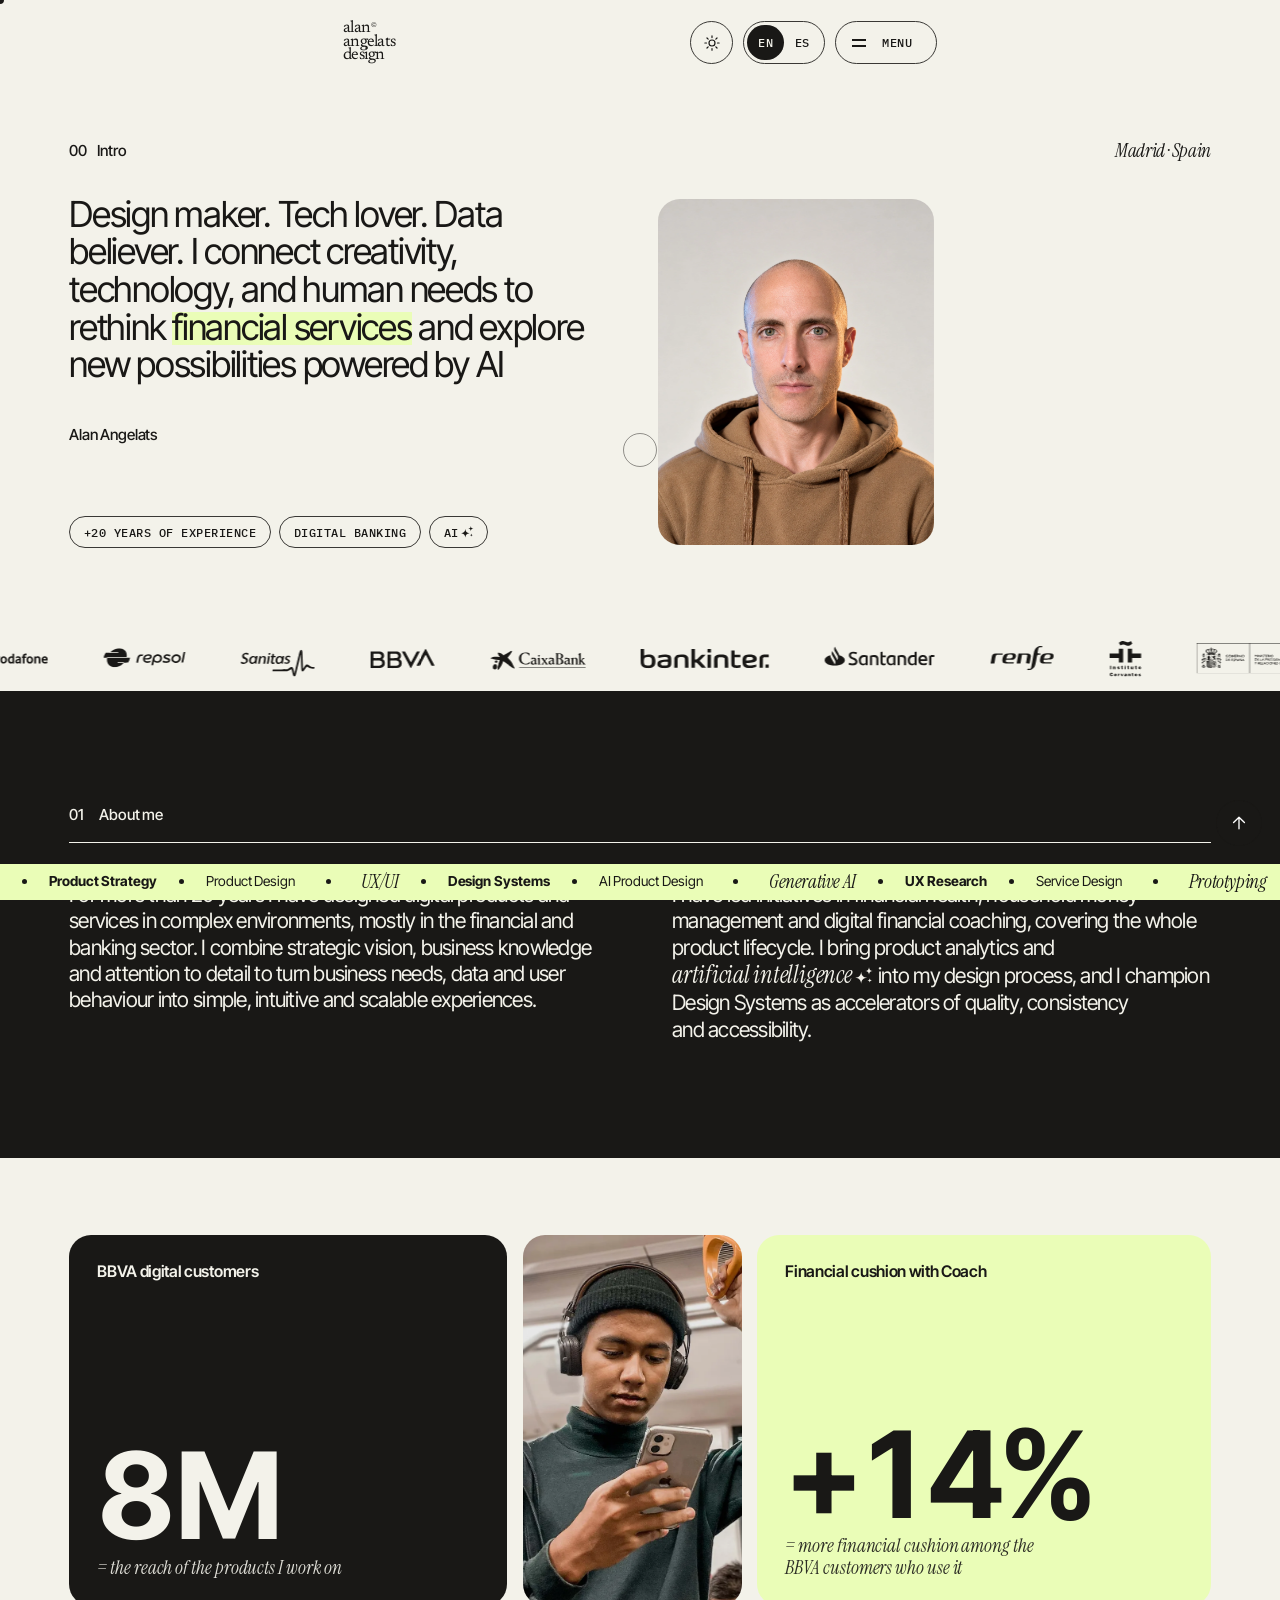
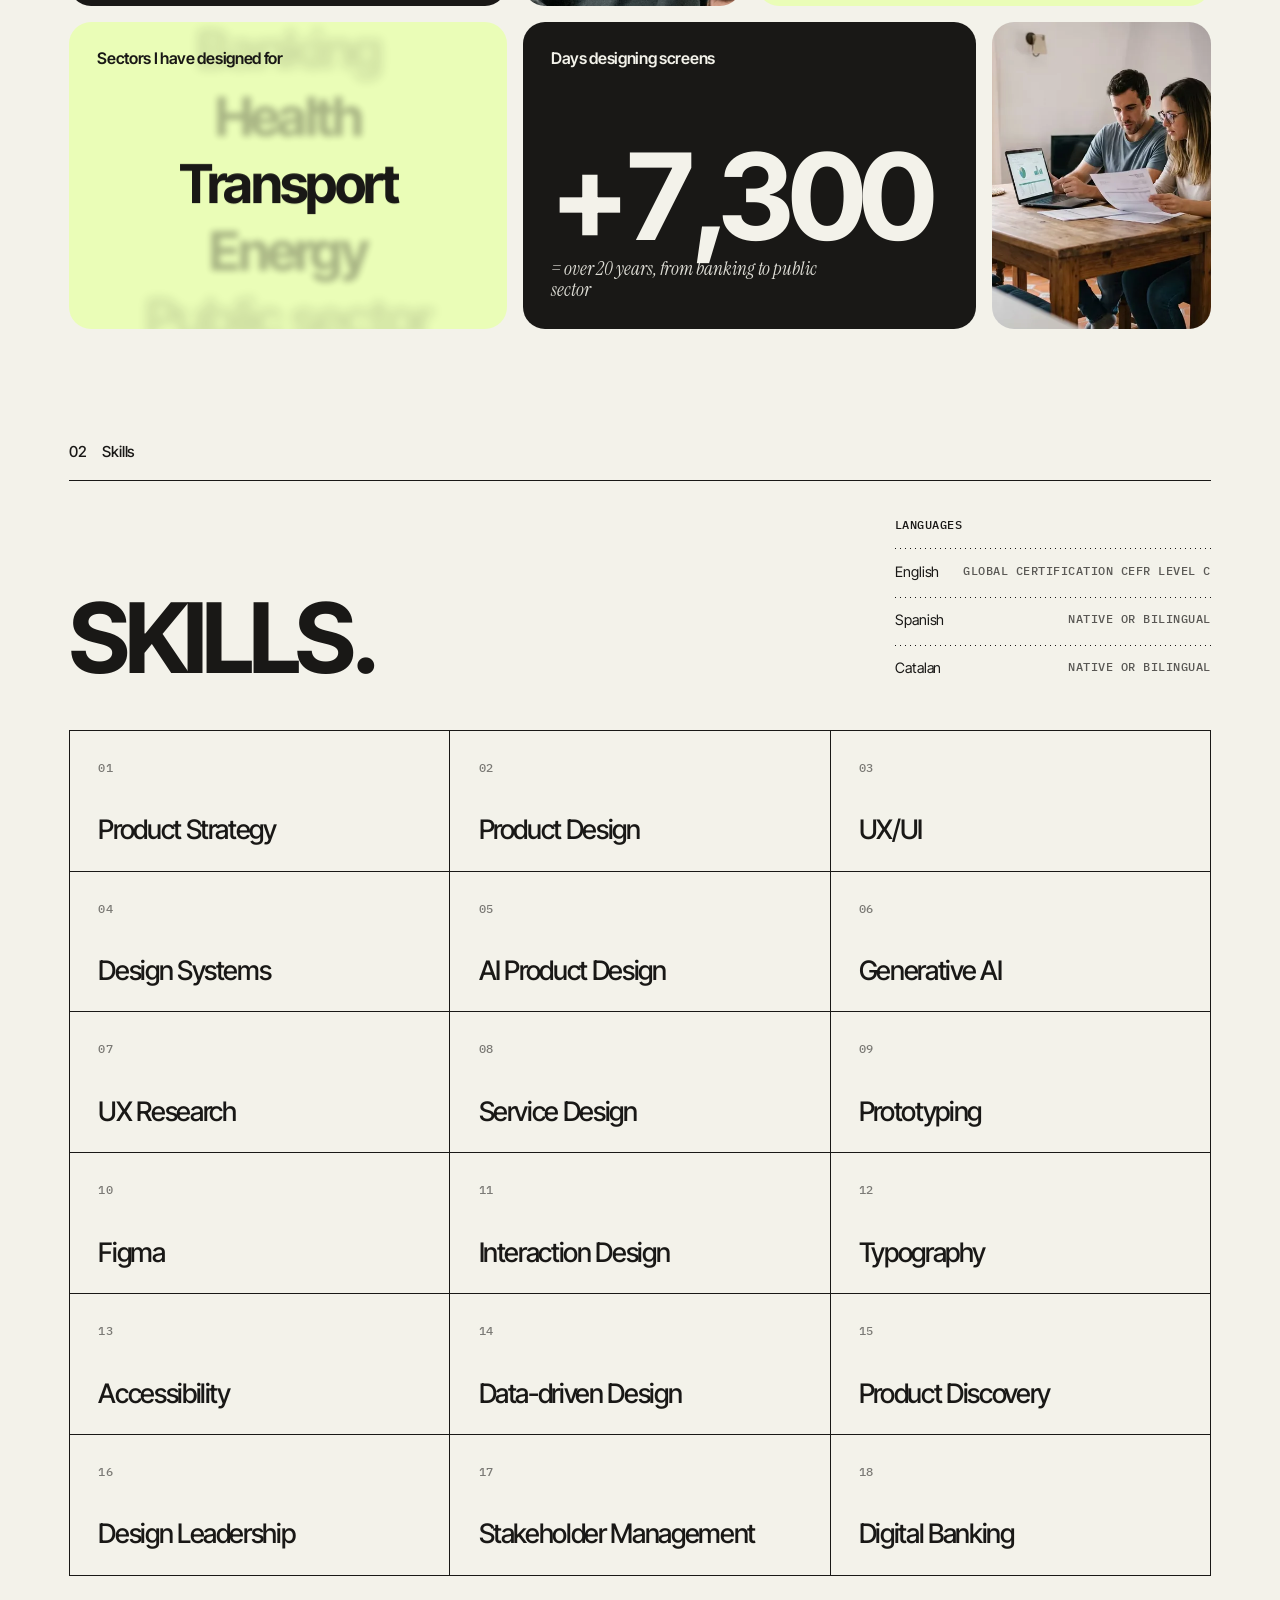
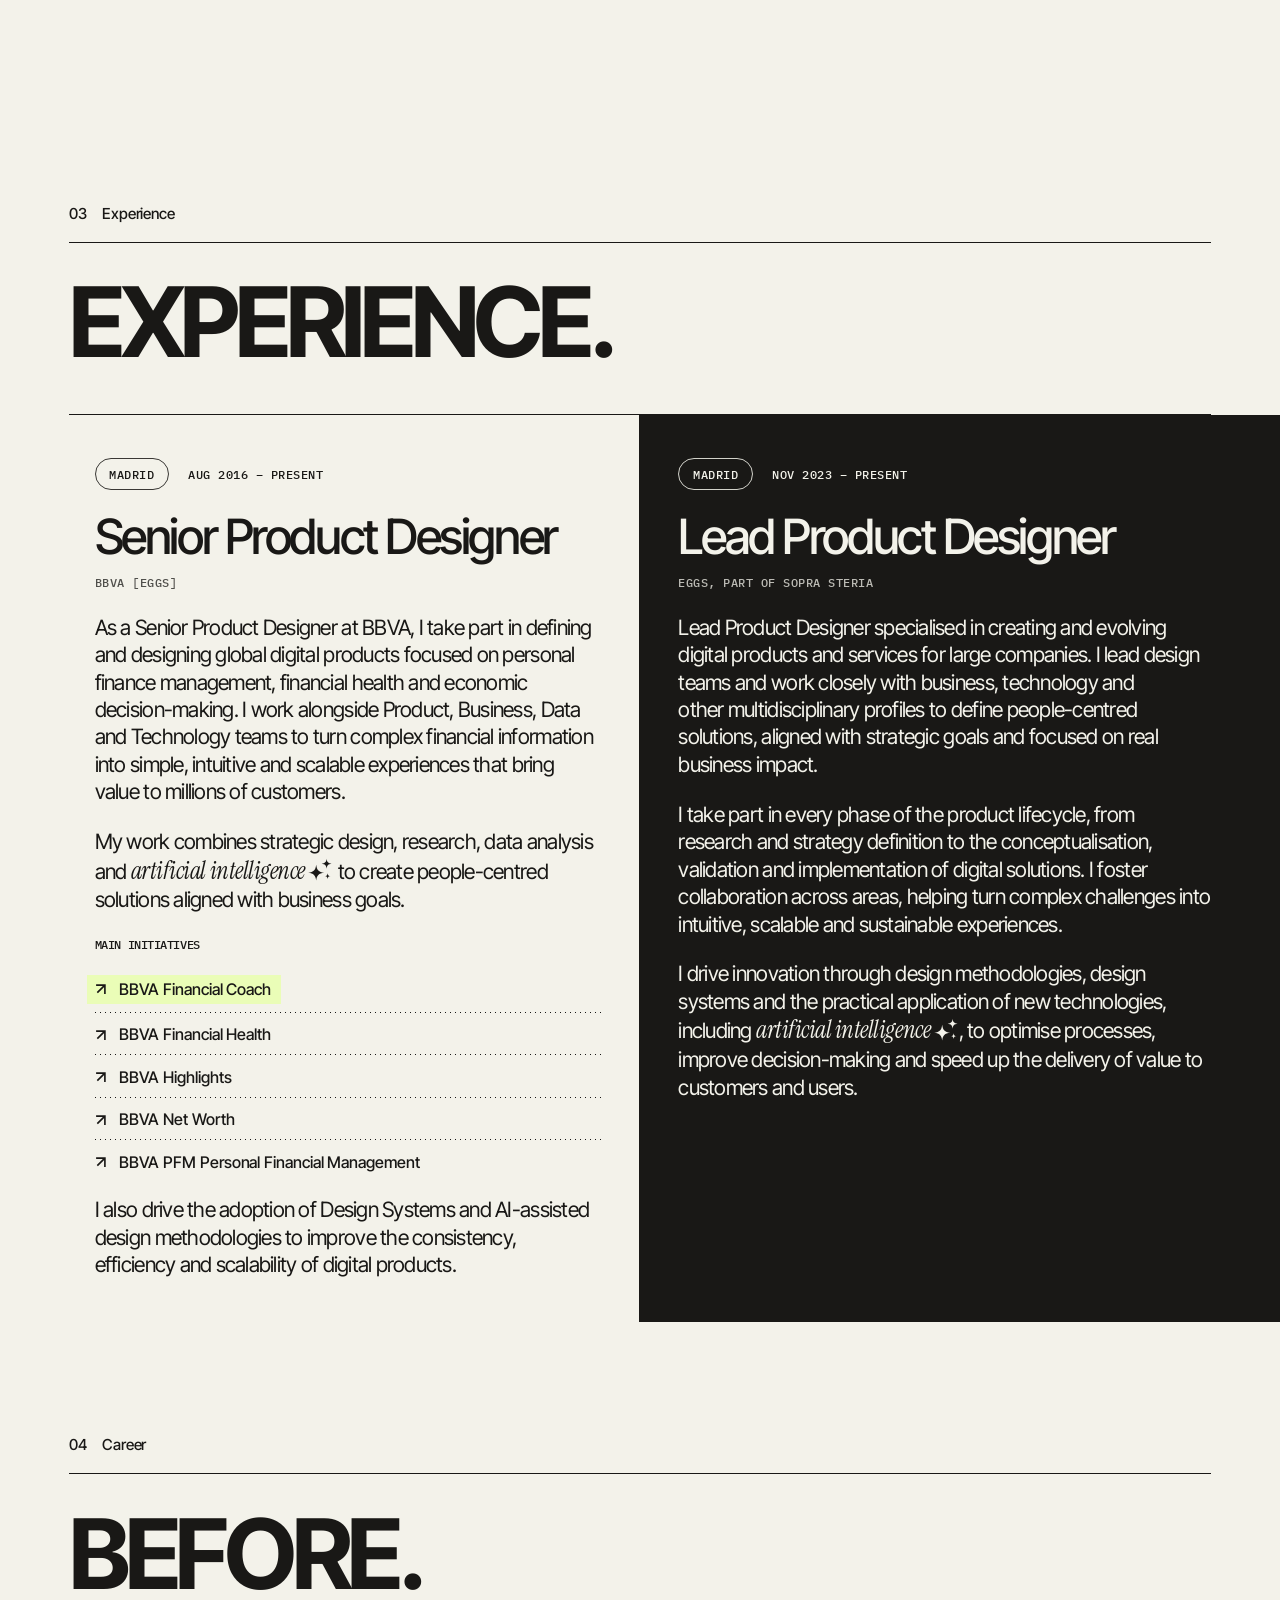
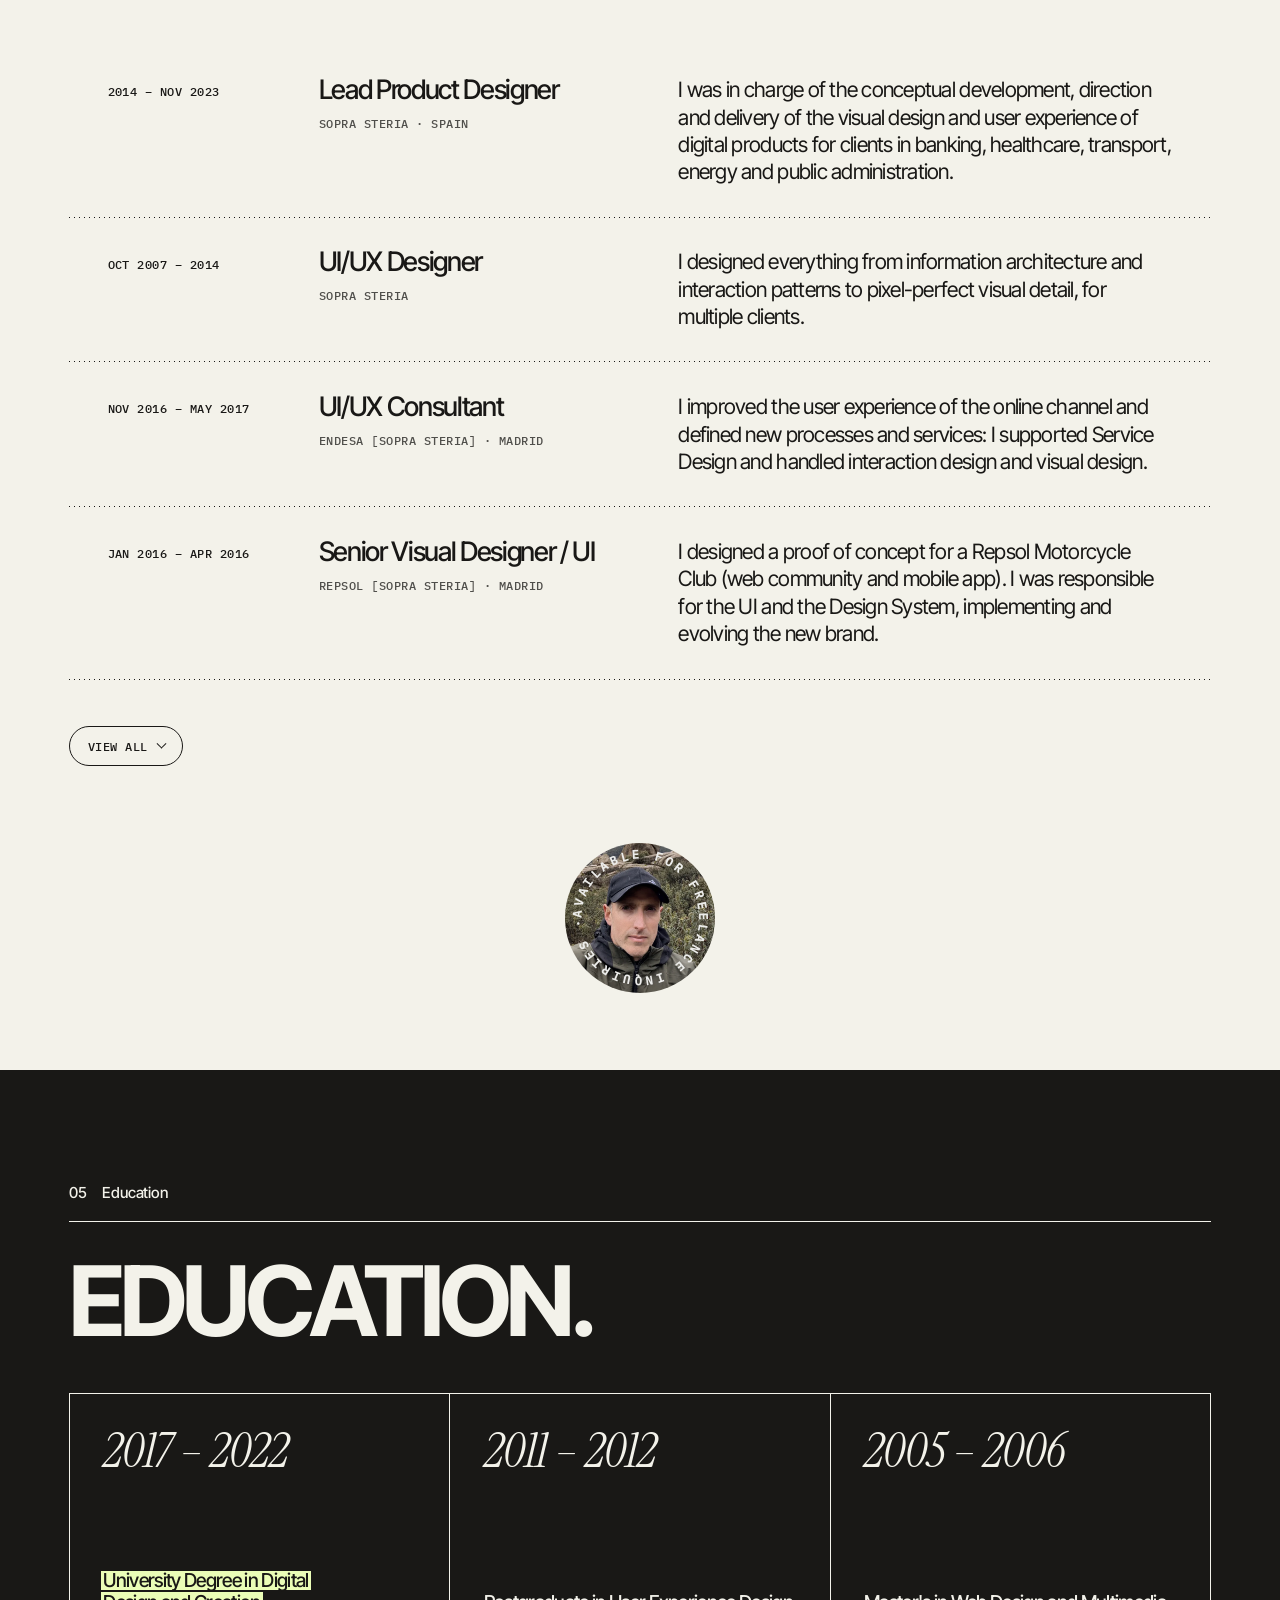
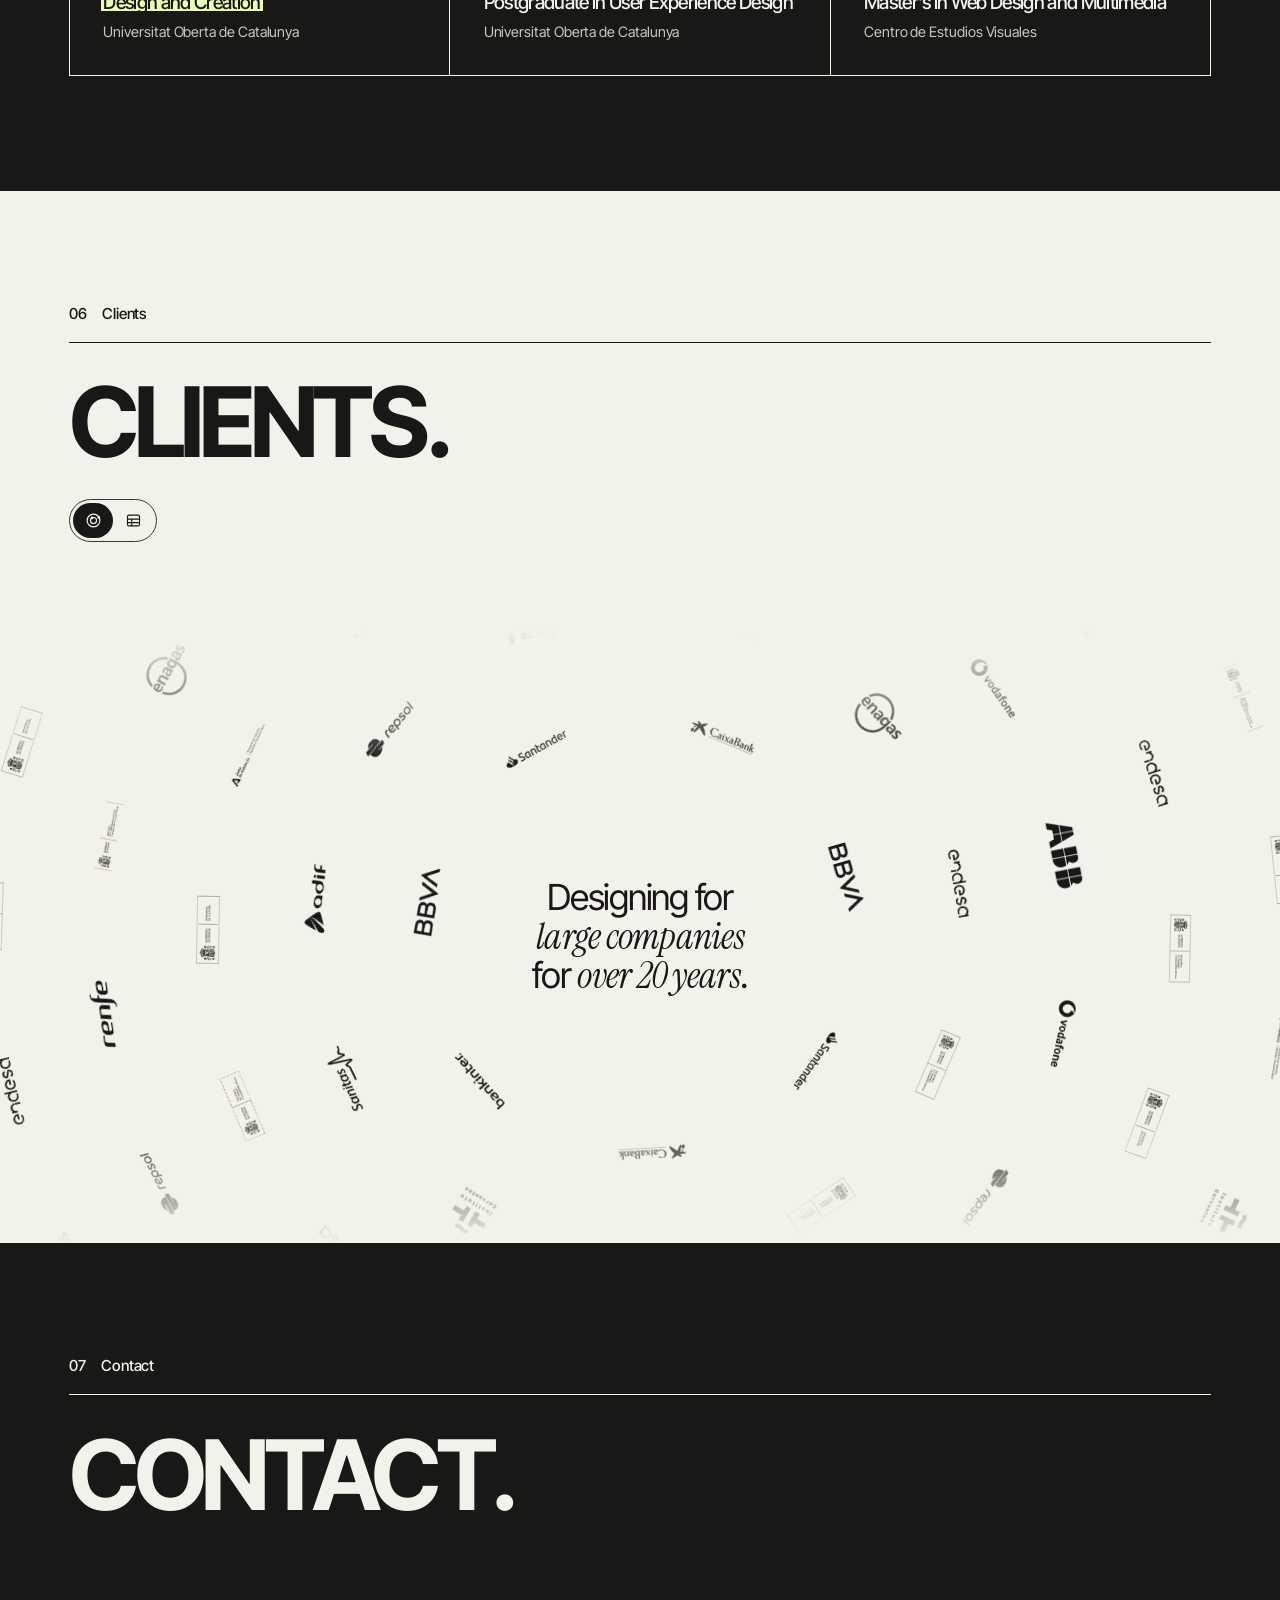
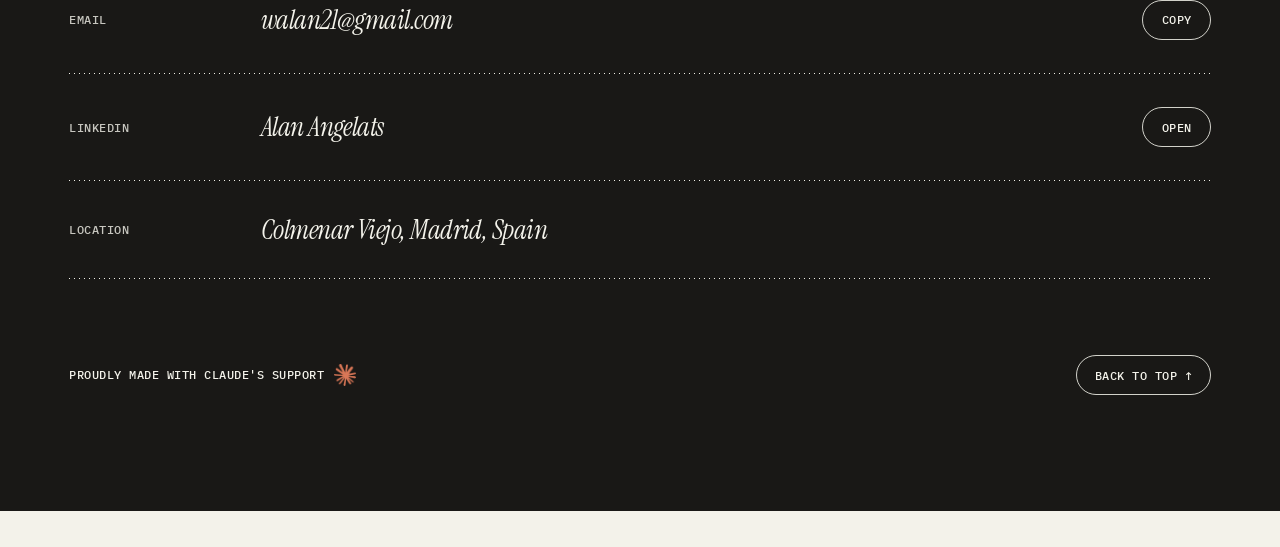
==== index.html @ 580f32c2 "Cabecera al 50% del ancho en web; párrafos de Experiencia y Trayectoria al tamaño de 01 Sobre mí Co-" ====
<!doctype html>
<html lang="en" translate="no">
<head><meta name="build" content="2026-11-12-1610-intro4">
<meta charset="utf-8">
<meta name="viewport" content="width=device-width,initial-scale=1,viewport-fit=cover">
<meta name="google" content="notranslate">
<meta name="color-scheme" content="light dark" id="mcs">
<meta name="description" content="Lead Product Designer in Madrid with 20+ years designing digital banking and financial products, with AI and Design Systems. Experience, skills and clients.">
<meta name="author" content="Alan Angelats">
<meta name="robots" content="index,follow,max-image-preview:large">
<link rel="canonical" href="https://alanangelats.github.io/">
<meta property="og:type" content="website">
<meta property="og:site_name" content="Alan Angelats">
<meta property="og:title" content="Alan Angelats | Lead Product Designer in Madrid · Digital Banking &amp; AI">
<meta property="og:description" content="Lead Product Designer in Madrid with 20+ years designing digital banking and financial products, with AI and Design Systems. Experience, skills and clients.">
<meta property="og:url" content="https://alanangelats.github.io/">
<meta property="og:image" content="https://alanangelats.github.io/og-image.jpg">
<meta property="og:image:width" content="1200">
<meta property="og:image:height" content="630">
<meta property="og:image:alt" content="Alan Angelats, Lead Product Designer in Madrid">
<meta property="og:locale" content="en_US">
<meta property="og:locale:alternate" content="es_ES">
<meta name="twitter:card" content="summary_large_image">
<meta name="twitter:title" content="Alan Angelats | Lead Product Designer in Madrid · Digital Banking &amp; AI">
<meta name="twitter:description" content="Lead Product Designer in Madrid with 20+ years designing digital banking and financial products, with AI and Design Systems. Experience, skills and clients.">
<meta name="twitter:image" content="https://alanangelats.github.io/og-image.jpg">
<link rel="preload" as="image" href="foto.webp" type="image/webp" fetchpriority="high">
<script type="application/ld+json">{"@context":"https://schema.org","@graph":[{"@type":"WebSite","@id":"https://alanangelats.github.io/#website","url":"https://alanangelats.github.io/","name":"Alan Angelats","inLanguage":["en","es"],"publisher":{"@id":"https://alanangelats.github.io/#alan"}},{"@type":"ProfilePage","@id":"https://alanangelats.github.io/#profile","url":"https://alanangelats.github.io/","name":"Alan Angelats | Lead Product Designer in Madrid · Digital Banking & AI","description":"Lead Product Designer in Madrid with 20+ years designing digital banking and financial products, with AI and Design Systems. Experience, skills and clients.","inLanguage":"en","dateModified":"2026-10-11","isPartOf":{"@id":"https://alanangelats.github.io/#website"},"mainEntity":{"@id":"https://alanangelats.github.io/#alan"}},{"@type":"Person","@id":"https://alanangelats.github.io/#alan","name":"Alan Angelats","url":"https://alanangelats.github.io/","image":"https://alanangelats.github.io/foto.jpg","jobTitle":"Lead Product Designer","description":"Lead Product Designer in Madrid with 20+ years designing digital banking and financial products, with AI and Design Systems. Experience, skills and clients.","mainEntityOfPage":{"@id":"https://alanangelats.github.io/#profile"},"sameAs":["https://www.linkedin.com/in/alanangelats"],"address":{"@type":"PostalAddress","addressLocality":"Madrid","addressCountry":"ES"},"worksFor":{"@type":"Organization","name":"EGGS, Part of Sopra Steria"},"alumniOf":{"@type":"CollegeOrUniversity","name":"Universitat Oberta de Catalunya"},"knowsLanguage":["English","Spanish","Catalan"],"knowsAbout":["Product Design","UX/UI","Design Systems","AI Product Design","UX Research","Service Design","Digital Banking","Financial Services","Personal Finance","Financial Health","Financial Coaching","Accessibility"]}]}</script>
<meta name="theme-color" content="#F3F2EA" id="mtc">
<link rel="icon" href="favicon.svg?v=6" type="image/svg+xml">
<link rel="icon" href="favicon.ico?v=6" sizes="48x48">
<link rel="icon" href="favicon-32.png?v=6" sizes="32x32" type="image/png">
<link rel="icon" href="favicon-16.png?v=6" sizes="16x16" type="image/png">
<link rel="apple-touch-icon" href="apple-touch-icon.png?v=6">
<link rel="manifest" href="manifest.webmanifest">
<title>Alan Angelats | Lead Product Designer in Madrid · Digital Banking &amp; AI</title>
<link rel="preconnect" href="https://fonts.googleapis.com">
<link rel="preconnect" href="https://fonts.gstatic.com" crossorigin>

<script>(function(){var r=document.documentElement,d=false;try{var t=localStorage.getItem("theme");d=t?t=="dark":matchMedia("(prefers-color-scheme:dark)").matches}catch(e){}
if(d)r.dataset.theme="dark";window.__tc=function(){var x=r.dataset.theme==="dark",m=document.getElementById("mtc");if(m)m.setAttribute("content",x?"#191816":"#F3F2EA")};document.addEventListener("DOMContentLoaded",window.__tc)})()</script>
<style>@font-face{font-family:"Libre Caslon Text";src:url(libre-caslon-italic.woff2) format("woff2");font-weight:400;font-style:italic;font-display:swap}
@font-face{font-family:"Instrument Serif";font-style:normal;font-weight:400;font-display:swap;src:url([data-uri]) format("woff2");unicode-range:U+0000-00FF,U+0131,U+0152-0153,U+02BB-02BC,U+02C6,U+02DA,U+02DC,U+0304,U+0308,U+0329,U+2000-206F,U+20AC,U+2122,U+2191,U+2193,U+2212,U+2215,U+FEFF,U+FFFD}
@font-face{font-family:"Instrument Serif";font-style:italic;font-weight:400;font-display:swap;src:url([data-uri]) format("woff2")}
@font-face{font-family:"Inter Tight";font-style:normal;font-weight:100 900;font-display:swap;src:url([data-uri]) format("woff2")}
@font-face{font-family:"IBM Plex Mono";font-style:normal;font-weight:400;font-display:swap;src:url([data-uri]) format("woff2")}
@font-face{font-family:"IBM Plex Mono";font-style:normal;font-weight:500;font-display:swap;src:url([data-uri]) format("woff2")}
@font-face{font-family:"Newsreader";font-style:normal;font-weight:200 800;font-display:swap;src:url([data-uri]) format("woff2")}
/* alanangelats.github.io · hoja única
   Capas por orden de cascada: 1) base (tokens, layout, componentes) 2) reskin blanco y negro
   3) sistema unificado (escala tipográfica --t-*, botones, radios). Sin !important salvo 28 casos
   (WhatsApp hover, escala de texto). Sistema documentado en la página «Sistema de diseño». */
/* Concepto: editorial de retícula fina. Hueso y rojo oxblood alternan por secciones, titulares gigantes en minúscula, líneas de 1px, grano sutil. */
:root{
  --gut:clamp(10px,3vw,48px);
  --wp:calc(var(--gut) + clamp(14px,2.4vw,36px));
  --ease:cubic-bezier(.2,.7,.1,1);
  color-scheme:light;
}
*{box-sizing:border-box}
html{scroll-behavior:smooth;overflow-x:clip;-webkit-text-size-adjust:100%}
html.lock{overflow:hidden}
body{margin:0;background:transparent;color:var(--ink);font-family:var(--body);font-size:clamp(1rem,1.05vw,1.1rem);line-height:1.6;overflow-x:clip;-webkit-font-smoothing:antialiased}
body::after{content:"";position:fixed;inset:0;pointer-events:none;z-index:90;opacity:.13;mix-blend-mode:multiply;
  background-image:url("data:image/svg+xml;utf8,<svg xmlns='http://www.w3.org/2000/svg' width='220' height='220'><filter id='n'><feTurbulence type='fractalNoise' baseFrequency='1.1' numOctaves='2' stitchTiles='stitch'/><feColorMatrix values='0 0 0 0 .3 0 0 0 0 .2 0 0 0 0 .15 0 0 0 .9 0'/></filter><rect width='100%' height='100%' filter='url(%23n)'/></svg>")}
a{color:inherit}
p{margin:0}
h1,h2,h3{margin:0;text-transform:lowercase;text-wrap:balance}
:focus-visible{outline:2px solid currentColor;outline-offset:3px}
.sr{position:absolute;width:1px;height:1px;overflow:hidden;clip:rect(0 0 0 0);white-space:nowrap}

.sec{position:relative;padding-block:clamp(56px,9vw,140px)}
.sec::before,.sec::after{content:"";position:absolute;top:0;bottom:0;width:1px;background:var(--line);pointer-events:none}
.sec::before{left:var(--gut)}.sec::after{right:var(--gut)}
.hero::after{display:none}
.bone{background:transparent;color:var(--ink)}
body::before{content:"";position:fixed;inset:0;z-index:-1;pointer-events:none;background:radial-gradient(ellipse 55vw 60vh at 10% 22%,rgba(236,150,172,.25),transparent 70%),radial-gradient(ellipse 50vw 62vh at 92% 48%,rgba(205,228,110,.25),transparent 70%),var(--bg)}
.red{background:var(--ink);color:var(--paper)}
@property --sa{syntax:'<number>';inherits:false;initial-value:1}
html.touch .spot:not(.ov),html.touch .sec.bone,html.touch .panel.eggs{--sa:0;transition:--sa .7s ease}
html.touch .ov.spot{--sa:0}
.sec.bone{background-image:radial-gradient(circle 420px at var(--mx,-999px) var(--my,-999px),rgba(255,237,217,calc(.42*var(--sa))),transparent 70%)}
.red.spot,.ov.spot{background-image:radial-gradient(circle 420px at var(--mx,70%) var(--my,30%),rgba(240,233,223,calc(.10*var(--sa))),transparent 70%)}
.wrap{padding-inline:var(--wp);max-width:1900px;margin-inline:auto;position:relative}
.tag{display:inline-flex;gap:.7em;align-items:center;font-size:.72rem;letter-spacing:.14em;text-transform:uppercase;font-weight:500}
.tag b{font-weight:500;border:1px solid color-mix(in srgb,currentColor 24%,transparent);border-radius:99px;padding:.15em .7em}

/* reveal */
.pre{opacity:0;transform:translateY(28px)}
.rv{transition:opacity .9s var(--ease),transform .9s var(--ease);transition-delay:var(--d,0s)}
.rv.in{opacity:1;transform:none}

/* header */
.hd{position:fixed;top:calc(env(safe-area-inset-top,0px) + 10px + var(--mq,0px));left:10px;right:10px;z-index:92;display:flex;justify-content:space-between;align-items:center;
  padding:9px 22px;border-radius:20px;border:1px solid transparent;color:var(--ink);background:rgba(231,224,218,0);transition:color .4s,background .4s,backdrop-filter .4s,border-color .4s,box-shadow .4s}
.hd.show{background:transparent;border-color:transparent;-webkit-backdrop-filter:blur(14px);backdrop-filter:blur(14px);box-shadow:0 12px 32px -12px rgba(0,0,0,.28)}
.hd[data-tone=red]{color:var(--paper)}
.brand{opacity:0;transform:translateY(-6px);transition:.5s var(--ease)}
.hd.show .brand{opacity:1;transform:none}
.menu-btn{font:500 .78rem/1 var(--body);letter-spacing:.14em;text-transform:uppercase;background:transparent;color:inherit;border:1px solid color-mix(in srgb,currentColor 24%,transparent);border-radius:99px;padding:1.16em 1.3em;cursor:pointer;display:inline-flex;gap:.7em;align-items:center;transition:transform .3s var(--ease),background .3s}
.menu-btn i{border-block:1.5px solid currentColor}
.ov{position:fixed;inset:0;z-index:95;background:var(--ink);color:var(--paper);clip-path:circle(0 at var(--ox,calc(100% - 70px)) var(--oy,34px));transition:clip-path .7s var(--ease),visibility 0s .7s,--sa .7s ease;padding:calc(env(safe-area-inset-top,0px) + 90px) var(--wp) 40px;display:flex;flex-direction:column;justify-content:center;overflow:auto;visibility:hidden}
.ov.open{clip-path:circle(var(--r,160%) at var(--ox,calc(100% - 70px)) var(--oy,34px));visibility:visible;transition:clip-path .8s var(--ease),visibility 0s 0s,--sa .7s ease}
.ov a{display:flex;gap:1rem;align-items:baseline;font-family:var(--display);line-height:1.08;text-decoration:none;border-bottom:1px solid color-mix(in srgb,var(--paper) 24%,transparent);padding-block:.12em;transition:padding .4s var(--ease),opacity .3s}
.ov a small{font:500 .75rem var(--body);letter-spacing:.12em;opacity:.7;min-width:2.2em}
.ov:hover a{opacity:.45}.ov a:hover{opacity:1;padding-left:1.2rem}
.ov .ov-wa{position:fixed;right:max(18px,env(safe-area-inset-right,0px));bottom:calc(env(safe-area-inset-bottom,0px) + 18px);display:flex;align-items:center;justify-content:center;width:58px;height:58px;margin:0;padding:0;border:1px solid var(--paper);border-radius:50%;background:var(--paper);color:var(--ink);opacity:1;font-size:1rem;letter-spacing:0;box-shadow:0 10px 30px rgba(240,233,223,.2),0 2px 10px rgba(240,233,223,.12);transition:transform .45s cubic-bezier(.34,1.56,.64,1),background .3s,color .3s}
.ov .ov-wa svg{width:28px;height:28px;fill:currentColor;display:block}
.ov:hover .ov-wa,.ov .ov-wa:hover{opacity:1;padding:0}
.ov .ov-wa:hover{background:var(--ink);color:var(--paper);transform:scale(1.08)}
.ov .btn-close{position:absolute;top:calc(env(safe-area-inset-top,0px) + 12px);right:var(--wp)}


/* idioma */
.hd-r{display:flex;gap:10px;align-items:center}
.lang{position:relative;display:inline-flex;padding:3px;border:1px solid color-mix(in srgb,var(--ink) 24%,transparent);background:transparent;color:var(--ink);border-radius:99px;transition:border-color .4s,color .4s;cursor:pointer;font:500 .72rem/1 var(--body);letter-spacing:.14em}
.lang .th{position:absolute;top:3px;bottom:3px;left:3px;width:calc(50% - 3px);background:var(--ink);border-radius:99px;transition:transform .55s var(--ease),background .4s}
.lang[data-lang=es] .th{transform:translateX(100%)}
.lang.nt .th{transition:none}
.lang .o{position:relative;z-index:1;flex:1;padding:1em .95em;text-align:center;transition:color .4s}
.hd[data-tone=red] .lang{border-color:color-mix(in srgb,var(--paper) 24%,transparent);color:var(--paper)}
.hd[data-tone=red] .lang .th{background:var(--paper)}
.hd[data-tone=red] .lang[data-lang=en] .o:nth-child(2),.hd[data-tone=red] .lang[data-lang=es] .o:nth-child(3){color:var(--ink)}
.lang[data-lang=en] .o:nth-child(2),.lang[data-lang=es] .o:nth-child(3){color:var(--paper)}

/* hero */
.hero{padding-top:clamp(96px,11vw,150px);overflow:hidden}
.hello .tag b{border:0;padding:0;border-radius:0}
.hello{display:flex;gap:1rem;justify-content:space-between;flex-wrap:wrap;margin-bottom:clamp(8px,1.5vw,20px)}
.name{container-type:inline-size;position:relative}
.name h1{white-space:nowrap}
@keyframes up{from{transform:translateY(105%)}to{transform:none}}
.copy{width:.31em;height:.31em;vertical-align:baseline;margin-left:.05em;transform:rotate(var(--r,0deg))}
.copy svg{width:100%;height:100%;display:block;fill:none;stroke:currentColor}
.hero-row{display:grid;gap:clamp(24px,4vw,64px);align-items:center}
.hero-main{display:flex;flex-direction:column;gap:clamp(28px,4vw,56px);min-width:0}
.role{max-width:none}
.pills{max-width:none}
.pills{display:flex;flex-wrap:wrap;gap:.5rem;margin-top:1.4rem}
.pill{border:1px solid color-mix(in srgb,currentColor 24%,transparent);border-radius:99px;font-size:.78rem;letter-spacing:.1em;text-transform:uppercase;font-weight:500}
.photo{position:relative;z-index:91;aspect-ratio:4/5;background:transparent;animation:reveal 1.5s var(--ease) .3s both}
.photo{perspective:1400px}
.flip{position:absolute;inset:0;transform-style:preserve-3d;transition:transform 1.1s cubic-bezier(.65,0,.2,1)}
.pf{position:absolute;inset:0;overflow:hidden;backface-visibility:hidden;-webkit-backface-visibility:hidden}
.pf picture{display:contents}
.pf.pb{inset:auto 0;top:50%;aspect-ratio:1120/1049;transform:translateY(-50%) rotateY(180deg)}
.pf.pb img{position:absolute;inset:0;width:100%;height:100%;object-fit:cover;display:block;transform:none}
.photo.flipped .flip{transform:rotateY(180deg)}
.pf{transition:visibility 0s .55s}.pf.pb{visibility:hidden}
.photo.flipped .pf:not(.pb){visibility:hidden}.photo.flipped .pf.pb{visibility:visible}
.pcap{position:absolute;left:0;right:0;top:calc(87.5% + 16px);margin:0;font:500 .72rem/1.4 var(--body);letter-spacing:.14em;text-transform:uppercase;color:var(--ink);opacity:0;transform:translateY(8px);transition:opacity .35s,transform .35s;pointer-events:none}
.photo.flipped .pcap{opacity:1;transform:none;transition:opacity .6s .55s,transform .6s .55s var(--ease)}
.photo.sw .pf{animation:pshade 1.1s ease-in-out}
@keyframes pshade{0%,100%{filter:drop-shadow(0 0 0 rgba(0,0,0,0))}50%{filter:drop-shadow(0 28px 34px rgba(98,23,14,.5)) drop-shadow(0 6px 10px rgba(98,23,14,.32))}}
@media (prefers-reduced-motion:reduce){.flip{transition-duration:.01s}.photo.sw .pf{animation:none}}
.photo img{position:absolute;inset:-6% 0;width:100%;height:112%;object-fit:cover;object-position:50% 20%;display:block;will-change:transform;transform:translateY(var(--py,0px))}
@keyframes reveal{from{clip-path:inset(100% 0 0 0);opacity:0}to{opacity:1;clip-path:inset(20px -120px -160px -120px)}}
.marq{margin-top:clamp(40px,6vw,90px);overflow:hidden;--line:color-mix(in srgb,currentColor 30%,transparent)}
.track{display:flex;width:max-content;will-change:transform}
.track span{font-family:var(--display);font-weight:400;letter-spacing:-.03em;text-transform:uppercase;font-size:clamp(.8rem,1.36vw,1.28rem);padding:1.15em 0;white-space:nowrap;display:inline-flex;align-items:center}
.track .lg{height:1.1em;fill:currentColor;display:block;overflow:visible}
.track .lg-sanitas{width:4.248em;height:1.54em}.track .lg-endesa{width:5.476em}.track .lg-repsol{width:4.7em}.track .lg-vodafone{width:4.436em}.track .lg-adif{width:3.616em}.track .lg-renfe{width:3.62em;height:1.386em}.track .lg-abb{width:2.873em}.track .lg-enagas{width:2.55em;height:1.991em}.track .lg-bbva{width:3.675em}.track .lg-caixabank{width:5.465em}.track .lg-santander{width:6.314em}.track .lg-bankinter{width:7.373em}.track .lg-trabajo{width:6.108em;height:1.848em}.track .lg-justicia{width:6.685em;height:1.738em}.track .lg-mcd{width:5.855em;height:1.947em}.track .lg-junta{width:9.092em}.track .lg-cervantes{width:1.822em;height:2.035em}
.track .lg-sanitas{transform:translateY(0.273em)}.track .lg-repsol{transform:translateY(-0.049em)}.track .lg-vodafone{transform:translateY(0.054em)}.track .lg-adif{transform:translateY(0.086em)}.track .lg-caixabank{transform:translateY(0.102em)}.track .lg-santander{transform:translateY(-0.14em)}.track .lg-trabajo{transform:translateY(0.003em)}.track .lg-justicia{transform:translateY(0.005em)}.track .lg-mcd{transform:translateY(0.004em)}.track .lg-junta{transform:translateY(0.018em)}
#ctrack span::after{display:none}#ctrack span{margin-inline-end:3.2em;padding-block:.9em}
.track span::after{content:"";margin-inline:1.6em}

.mq2{padding-block:0}
.mq2 .marq{margin:0;border-top:0}
.mq2 .track{transform:translate3d(0,0,0)}
.mq2 .marq{cursor:grab;touch-action:pan-y;user-select:none;-webkit-user-select:none}
.mq2 .marq.drag{cursor:grabbing}
.mq2 .track{width:max-content}
.hero .mq2 .marq{margin-top:clamp(40px,6vw,90px);margin-left:calc(var(--gut) + 1px);border-top:1px solid var(--line)}

/* intro */
.cols{display:grid;grid-template-columns:1fr 1fr;gap:clamp(24px,5vw,90px)}
.intro .lead{max-width:34em;text-wrap:pretty}
b.ai{white-space:nowrap}
.sp{display:inline-block;width:1.05em;height:1.05em;vertical-align:-.14em;fill:currentColor;margin-left:.15em;overflow:visible}
.sp path{transform-box:fill-box;transform-origin:center;animation:tw 2.4s ease-in-out infinite}
.sp .s2{animation-delay:.8s}
.sp .s3{animation-delay:1.6s}
@keyframes tw{0%,100%{opacity:.25;transform:scale(.7)}45%{opacity:1;transform:scale(1.22)}60%{opacity:1;transform:scale(1.08)}}

/* skills */
.head2{display:flex;justify-content:space-between;align-items:flex-end;gap:2rem;flex-wrap:wrap}
.langs{display:grid;gap:.9rem;font-size:.95rem;min-width:min(100%,280px)}
.langs h3{font-size:.72rem;font-family:var(--body);font-weight:500;letter-spacing:.14em;text-transform:uppercase;line-height:1;margin-bottom:.2rem}
.langs div{display:flex;justify-content:space-between;gap:1.5rem;border-top:1px solid var(--line);padding-top:.7rem}
.langs em{text-align:right}
.grid{display:grid;gap:0;background:transparent;margin-top:clamp(32px,4vw,64px)}
.grid>*{background:transparent;position:relative;overflow:hidden;isolation:isolate}
.red .grid>*{background:var(--ink)}
.skills{grid-template-columns:repeat(3,1fr)}
.skills li{list-style:none;padding:clamp(18px,2.2vw,34px);min-height:clamp(96px,11vw,150px);display:flex;flex-direction:column;justify-content:space-between;gap:1.2rem;transition:none}
.skills small,.cl small{font-size:.7rem;letter-spacing:.14em}
.skills strong{font-family:var(--display);font-weight:400;letter-spacing:-.04em;font-size:clamp(1rem,1.68vw,1.6rem);line-height:1}
@property --x{syntax:'<length-percentage>';inherits:false;initial-value:-120px}
@property --d{syntax:'<length>';inherits:false;initial-value:120px}
.wv{position:absolute;inset:0;pointer-events:none;z-index:2;user-select:none;
  --x:-120px;--d:120px;
  clip-path:polygon(0 0,var(--x) 0,calc(var(--x) + var(--d)) 100%,0 100%);
  transition:--x .5s cubic-bezier(.5,.05,.25,1),--d .5s cubic-bezier(.5,.05,.25,1)}
.wc{position:absolute;inset:0;color:var(--ink)}
.wc>*{position:absolute!important;inset:0;margin:0;background:none;border-color:transparent!important;color:var(--ink);transform:none;opacity:1;transition:none}
.fill:hover>.wv,.roles li:hover>.wv{--x:calc(100% + 1px);--d:0px}
ul.skills,ul.clients{padding:0;margin-bottom:0}

/* experience */
.xp{display:grid;grid-template-columns:1fr 1fr;margin-top:clamp(32px,4vw,64px)}
.panel{display:flex;flex-direction:column;gap:1.4rem;position:relative}
.panel.eggs{padding-inline:clamp(20px,3vw,48px);margin-right:calc(var(--wp)*-1);padding-right:var(--wp);--line:color-mix(in srgb,currentColor 24%,transparent)}
.panel.bbva{padding-right:clamp(20px,3vw,48px)}
.panel h3{text-transform:none}
.meta{display:flex;flex-wrap:wrap;align-items:center;line-height:1;gap:.4rem 1.2rem;font-size:.78rem;letter-spacing:.12em;text-transform:uppercase;font-weight:500}
.meta span:first-child{border:1px solid color-mix(in srgb,currentColor 24%,transparent);border-radius:99px;padding:.2em .8em}
.panel p{max-width:36em;font-weight:300;font-size:clamp(1rem,1.15vw,1.12rem);text-wrap:pretty}
.panel .lbl{font-weight:700}
.panel h3 .co{display:block;line-height:1.3}
.arrows{list-style:none;padding:0;margin:0;display:grid;gap:.5rem}
.arrows li{display:flex;gap:.8rem;align-items:flex-start;border-top:1px solid var(--line);padding-top:.6rem}
.arrows li::before,.ar::before{content:"";flex:none;width:.7em;height:.7em;margin-top:.45em;background:currentColor;
  -webkit-mask:url("data:image/svg+xml;utf8,<svg xmlns='http://www.w3.org/2000/svg' viewBox='0 0 10 10' fill='none' stroke='black' stroke-width='1.5'><path d='M1 1H9V9M9 1L2.1 7.9'/></svg>") center/contain no-repeat;
  mask:url("data:image/svg+xml;utf8,<svg xmlns='http://www.w3.org/2000/svg' viewBox='0 0 10 10' fill='none' stroke='black' stroke-width='1.5'><path d='M1 1H9V9M9 1L2.1 7.9'/></svg>") center/contain no-repeat;transition:transform .4s var(--ease)}
.arrows li:first-child{padding-top:0}
.arrows li:hover::before{transform:translate(3px,-3px)}

/* earlier roles */
.roles{margin-top:clamp(32px,4vw,64px);padding:0;list-style:none}
.roles li{display:grid;grid-template-columns:minmax(120px,.7fr) 1.3fr 2fr;gap:clamp(12px,3vw,48px);padding:clamp(20px,2.4vw,36px) clamp(18px,3vw,48px);position:relative;overflow:hidden;isolation:isolate;transition:none}
.roles .dt{font-size:.78rem;letter-spacing:.12em;text-transform:uppercase;font-weight:500;padding-top:.5em}
.roles h3{line-height:1;text-transform:none}
.roles h3 span{display:block;font:400 .78rem/1.4 var(--body)}
.roles p{font-weight:300;max-width:46em;text-wrap:pretty}

/* education */
.edu{grid-template-columns:repeat(3,1fr)}
.edu>div{padding:clamp(20px,2.6vw,40px);display:flex;flex-direction:column;gap:2.4rem;justify-content:space-between;min-height:clamp(200px,22vw,320px)}
.edu .yr{font-size:clamp(2rem,4.2vw,4.2rem);line-height:.95}
.edu h3{text-transform:none}
.edu p{font-size:.9rem;opacity:.8;margin-top:.5rem}

/* clients */
.clients{grid-template-columns:repeat(4,1fr)}
.cl{transition:none;list-style:none;padding:clamp(16px,1.8vw,28px);min-height:clamp(88px,9vw,130px);display:flex;flex-direction:column;justify-content:space-between;gap:1rem}
.cl strong{font-family:var(--display);font-weight:400;letter-spacing:-.04em;font-size:clamp(.88rem,1.36vw,1.28rem);line-height:1.05}

/* contact */
.ct{margin-top:clamp(32px,4vw,64px)}
.row{display:grid;grid-template-columns:minmax(110px,.6fr) 3fr 7.5rem;gap:1rem 2rem;align-items:center;padding:clamp(20px,2.6vw,38px) 0}
.row dt{font-size:.74rem;letter-spacing:.14em;text-transform:uppercase;font-weight:500;opacity:.8}
.row dd{margin:0;line-height:1.05;overflow-wrap:anywhere;user-select:all;min-width:0}
@media (min-width:901px){.hero-main .role{margin-top:calc(-1*clamp(14px,2.1vw,44px))}}
.cp{font:500 .74rem/1 var(--body);letter-spacing:.14em;text-transform:uppercase;color:inherit;background:transparent;border:1px solid color-mix(in srgb,currentColor 24%,transparent);border-radius:99px;padding:.9em 1.4em;cursor:pointer;transition:background .3s,color .3s;min-width:7.5em}
.ln-a{color:inherit;text-decoration:none}
a.cp{display:inline-block;text-align:center;text-decoration:none;box-sizing:border-box}
.cp:hover{background:var(--paper);color:var(--ink)}
.wa{position:fixed;right:max(18px,env(safe-area-inset-right,0px));z-index:60;width:58px;height:58px;border-radius:50%;background:var(--paper);color:var(--ink);border:1px solid var(--paper);display:flex;align-items:center;justify-content:center;box-shadow:0 10px 30px rgba(240,233,223,.2),0 2px 10px rgba(240,233,223,.12);transform:scale(0);pointer-events:none;visibility:hidden;transition:transform .35s cubic-bezier(.5,0,.75,0),visibility 0s .35s,background .3s,color .3s}
.wa.on{transform:scale(1);pointer-events:auto;visibility:visible;transition:transform .6s cubic-bezier(.34,1.56,.64,1),visibility 0s,background .3s,color .3s}
.wa svg{width:28px;height:28px;fill:currentColor;display:block}
.foot{display:flex;justify-content:space-between;align-items:center;flex-wrap:wrap;gap:1.2rem;margin-top:clamp(40px,6vw,90px)}
.sig{display:inline-flex;align-items:center;gap:.6rem;font-weight:300}
.sig img{width:22px;height:22px;display:block}
.top{font-size:.74rem;letter-spacing:.14em;text-transform:uppercase;font-weight:500;text-decoration:none;border:1px solid color-mix(in srgb,currentColor 24%,transparent);border-radius:99px;padding:.9em 1.4em}

/* responsive */
@media (max-width:900px){
  .hero-row{grid-template-columns:1fr}
  .photo{max-width:420px;width:100%}
  /* móvil: la marquesina de logos va por encima de la foto */
  .hero{display:flex;flex-direction:column}
  .hero>.wrap,.hero-row{display:contents}
  .hero .hello{padding-inline:var(--wp)}
  .hero-main{order:1;padding-inline:var(--wp)}
  .hero .mq2{order:2}
  .hero .mq2 .marq{margin-top:clamp(28px,6vw,40px);margin-left:calc(var(--gut) + 1px);border:0}
  .hero .photo{order:3;width:auto;margin:clamp(8px,2vw,14px) var(--wp) clamp(40px,8vw,56px)}
  .hero-main{gap:24px}
  .cols{grid-template-columns:1fr}
  .skills{grid-template-columns:repeat(2,1fr)}
  .xp{grid-template-columns:1fr}
  .roles li{grid-template-columns:1fr;gap:.6rem}
  .edu{grid-template-columns:1fr}
  .edu>div{min-height:0}
  .clients{grid-template-columns:repeat(2,1fr)}
}
@media (max-width:600px){
  .row{grid-template-columns:1fr auto}
  .row dt{grid-column:1/-1}
  .skills li{min-height:92px}
  .hello{font-size:.9em}
}
@media (prefers-reduced-motion:reduce){
  html{scroll-behavior:auto}
  *,*::before,*::after{animation:none;transition-duration:.01s}
  .pre{opacity:1;transform:none}
}

/* custom cursor */
body{cursor:none}
.cur{position:fixed;width:8px;height:8px;border-radius:50%;pointer-events:none;z-index:9999;transform:translate(-50%,-50%);transition:width .3s var(--ease),height .3s var(--ease)}
.cur-ring{position:fixed;width:34px;height:34px;border:1px solid rgba(98,23,14,.35);border-radius:50%;pointer-events:none;z-index:9998;transform:translate(-50%,-50%);transition:width .3s var(--ease),height .3s var(--ease)}
.cur.big{width:12px;height:12px}
.cur-ring.big{width:58px;height:58px}
@media(hover:none){.cur,.cur-ring{display:none}body{cursor:auto}}
/* toggle de cursor (solo escritorio): data-lang="es" = cursor personalizado (2a opcion), "en" = cursor normal; reutiliza el estilo de .lang */
.cm .o{display:grid;place-items:center;width:42px;height:35px;padding:0}
.cm svg{width:15px;height:15px;display:block;fill:none;stroke:currentColor;stroke-width:1.6;stroke-linecap:round;stroke-linejoin:round}
html[data-cursor=normal] body{cursor:auto}
html[data-cursor=normal] .cur,html[data-cursor=normal] .cur-ring{display:none}
@media(hover:none){.cm{display:none}}


/* modo oscuro */
html[data-theme=dark]{color-scheme:dark}
html[data-theme=dark] body{color:var(--paper)}
html[data-theme=dark] .bone{color:var(--paper)}
html[data-theme=dark] body::after{mix-blend-mode:screen;opacity:.05}
html[data-theme=dark] .sec.bone{background-image:radial-gradient(circle 420px at var(--mx,-999px) var(--my,-999px),rgba(240,233,223,calc(.06*var(--sa))),transparent 70%)}
html[data-theme=dark] .hd{color:var(--paper)}
html[data-theme=dark] .hd[data-tone=red]{color:var(--paper)}
html[data-theme=dark] .lang{border-color:color-mix(in srgb,var(--paper) 24%,transparent);color:var(--paper)}
html[data-theme=dark] .lang .th{background:var(--paper)}
html[data-theme=dark] .hd:not([data-tone=red]) .lang[data-lang=en] .o:nth-child(2),html[data-theme=dark] .hd:not([data-tone=red]) .lang[data-lang=es] .o:nth-child(3){color:var(--bg)}
html[data-theme=dark] .pcap{color:var(--paper)}
html[data-theme=dark] .wv{background:rgba(240,233,223,.10)}
html[data-theme=dark] .red .wv{background:rgba(240,233,223,.10)}
html[data-theme=dark] .cur{background:var(--paper)}
html[data-theme=dark] .cur-ring{border-color:rgba(240,233,223,.4)}
html[data-theme=dark] .cp:hover{background:var(--paper)}
html[data-theme=dark] .red{background-color:transparent}
html[data-theme=dark] .ov{background-color:var(--bg)}
html[data-theme=dark] .red .grid>*{background:transparent}
html[data-theme=dark] .red.spot,html[data-theme=dark] .ov.spot{background-image:radial-gradient(circle 420px at var(--mx,70%) var(--my,30%),rgba(240,233,223,calc(.06*var(--sa))),transparent 70%)}
html[data-theme=dark] .panel.eggs{background:radial-gradient(circle 420px at var(--mx,-999px) var(--my,-999px),rgba(240,233,223,calc(.06*var(--sa))),transparent 70%)}
html[data-theme=dark] .hd[data-tone=red] .lang .th{background:var(--paper)}
html[data-theme=dark] .hd[data-tone=red] .lang[data-lang=en] .o:nth-child(2),html[data-theme=dark] .hd[data-tone=red] .lang[data-lang=es] .o:nth-child(3){color:var(--bg)}
html[data-theme=dark] .cp:hover,html[data-theme=dark] .ov .ov-wa:hover{color:var(--bg)}
html[data-theme=dark] .ov .ov-wa:hover{background:var(--bg);color:var(--paper)}
html[data-theme=dark] .wa:hover,html[data-theme=dark] .wa:active{background:var(--bg);color:var(--paper)}
html[data-theme=dark] .wa{color:var(--bg)}
html[data-theme=dark] .wc,html[data-theme=dark] .wc>*{color:var(--paper)}

/* toggle claro/oscuro flotante */
.tm{position:fixed;right:max(18px,env(safe-area-inset-right,0px));bottom:calc(env(safe-area-inset-bottom,0px) + 18px);z-index:93;display:grid;place-items:center;width:46px;height:46px;padding:0;border:1px solid color-mix(in srgb,var(--ink) 24%,transparent);border-radius:50%;background:rgba(231,224,218,.72);-webkit-backdrop-filter:blur(10px);backdrop-filter:blur(10px);color:var(--ink);cursor:pointer;transition:border-color .4s,color .4s,background .4s,transform .3s var(--ease)}
.tm:active{transform:scale(.92)}
.tm .o{grid-area:1/1;display:grid;place-items:center;transition:opacity .35s,transform .5s var(--ease)}
.tm svg{width:20px;height:20px;display:block;fill:none;stroke:currentColor;stroke-width:1.6;stroke-linecap:round;stroke-linejoin:round}
.tm[data-mode=light] .o:nth-child(1),.tm[data-mode=dark] .o:nth-child(2){opacity:1;transform:none}
.tm[data-mode=light] .o:nth-child(2){opacity:0;transform:rotate(-90deg) scale(.5)}
.tm[data-mode=dark] .o:nth-child(1){opacity:0;transform:rotate(90deg) scale(.5)}
.tm[data-tone=red]{border-color:color-mix(in srgb,var(--paper) 24%,transparent);color:var(--paper);background:rgba(98,23,14,.72)}
html[data-theme=dark] .tm{border-color:color-mix(in srgb,var(--paper) 24%,transparent);color:var(--paper);background:rgba(20,11,9,.72)}
.wa{bottom:calc(env(safe-area-inset-bottom,0px) + 73px)}

/* escritorio: el cambio de tema vive en la cabecera y el boton flotante pasa a ser "volver arriba" */
.tm2,.tm.up{display:none}
.tm2{position:relative;place-items:center;width:43px;height:43px;padding:0;border:1px solid color-mix(in srgb,currentColor 24%,transparent);border-radius:50%;background:transparent;color:inherit;cursor:pointer;transition:border-color .4s,color .4s}
.tm2 .o{grid-area:1/1;display:grid;place-items:center;transition:opacity .35s,transform .5s var(--ease)}
.tm2 svg{width:18px;height:18px;display:block;fill:none;stroke:currentColor;stroke-width:1.6;stroke-linecap:round;stroke-linejoin:round}
.tm2[data-mode=light] .o:nth-child(1),.tm2[data-mode=dark] .o:nth-child(2){opacity:1;transform:none}
.tm2[data-mode=light] .o:nth-child(2){opacity:0;transform:rotate(-90deg) scale(.5)}
.tm2[data-mode=dark] .o:nth-child(1){opacity:0;transform:rotate(90deg) scale(.5)}
.tm.up .o{opacity:1;transform:none}
/* movil / ventana estrecha: tema tambien en la cabecera, con la cabecera mas pegada a los bordes */
@media(max-width:900px){.tm2{display:grid;order:1;border-color:transparent;width:36px}.lang{order:0}.menu-btn{order:2}#tm{display:none}.wa{bottom:calc(env(safe-area-inset-bottom,0px) + 18px)}.hd-r{gap:6px}}
@media(max-width:350px){.hd-r{gap:4px}.menu-btn{padding:1.16em 1em}.brand{font-size:1.1rem}}
@media(min-width:901px) and (hover:hover){.tm2{display:grid}.tm.up{display:grid;text-decoration:none}#tm{display:none}.top{display:none}}
/* transicion suave de tema + sin flash */
html.th-anim,html.th-anim *,html.th-anim *::before,html.th-anim *::after{transition:background-color .55s ease,color .55s ease,border-color .55s ease,fill .55s ease,stroke .55s ease,box-shadow .55s ease,opacity .55s ease}
::view-transition-old(root),::view-transition-new(root){animation-duration:.6s;animation-timing-function:ease}
@media (prefers-reduced-motion:reduce){::view-transition-group(*),::view-transition-old(*),::view-transition-new(*){animation:none}html.th-anim,html.th-anim *{transition:none}}
/* boton compartir */
.sh{position:relative;flex:none;place-items:center;width:43px;height:43px;padding:0;border:1px solid color-mix(in srgb,var(--ink) 24%,transparent);border-radius:50%;background:transparent;color:var(--ink);cursor:pointer;transition:border-color .4s,color .4s,background .4s}
.sh svg{width:17px;height:17px;display:block;fill:none;stroke:currentColor;stroke-width:1.6;stroke-linecap:round;stroke-linejoin:round}
.sh .ok{position:absolute;right:0;top:calc(100% + 8px);transform:translateY(-6px);z-index:5;white-space:nowrap;font:500 .72rem/1 var(--body);letter-spacing:.14em;text-transform:uppercase;padding:.8em 1.1em;border:1px solid color-mix(in srgb,currentColor 24%,transparent);border-radius:99px;background:var(--bg);opacity:0;pointer-events:none;transition:opacity .3s,transform .3s var(--ease)}
.sh.done .ok{opacity:1;transform:none}
html[data-theme=dark] .sh{border-color:color-mix(in srgb,var(--paper) 24%,transparent);color:var(--paper)}
/* sello giratorio freelance */
.avail{position:relative;width:150px;height:150px;margin:clamp(40px,6vw,90px) auto 0;border-radius:50%;overflow:hidden;background:var(--bg)}
.avail picture,.avail img{object-fit:cover;object-position:50% 52%;transform:translateY(-8%) scale(1.07);transform-origin:50% 52%}
.avail img{object-fit:cover;object-position:50% 52%;transform:translateY(-8%) scale(1.07);transform-origin:50% 52%}
.avail svg{position:absolute;inset:0;width:100%;height:100%;animation:avspin 22s linear infinite}
.avail text{font:600 12px/1 var(--body)}
.avail .t-es{display:none}
html[lang=es] .avail .t-en{display:none}html[lang=es] .avail .t-es{display:inline}
@keyframes avspin{to{transform:rotate(360deg)}}
@media (prefers-reduced-motion:reduce){.avail svg{animation:none}}
.role-top{display:flex;align-items:center;justify-content:space-between;gap:1rem}
@media (max-width:900px){.sh{display:grid}}
/* hover de los enlaces del menu en Libre Caslon cursiva */
.ov a:not(.ov-wa):hover small{font-style:normal}
/* rueda de clientes: anillos concentricos que giran con el scroll */
.wheel{padding:0;--u:1vh}
.wstage{position:relative;height:68vh;overflow:hidden;display:grid;place-items:center;-webkit-mask-image:linear-gradient(to bottom,transparent 0,#000 22%,#000 78%,transparent 100%);mask-image:linear-gradient(to bottom,transparent 0,#000 22%,#000 78%,transparent 100%)}
.wrings{position:absolute;inset:0}
.wring{position:absolute;left:50%;top:50%;width:0;height:0;transform:rotate(var(--ra,0deg));will-change:transform}
.lc{position:absolute;left:calc(var(--u)*-4.675);top:calc(var(--u)*-2.975);width:calc(var(--u)*9.35);height:calc(var(--u)*5.95);box-sizing:border-box;display:flex;align-items:center;justify-content:center;transform:rotate(var(--c)) translateY(calc(var(--R)*-1))}
.lc svg{width:100%;height:100%;fill:currentColor;display:block;overflow:visible}
.wt{position:relative;z-index:2;margin:0;max-width:calc(var(--u)*40);padding-inline:16px;text-align:center;font-size:calc(var(--u)*3.9);line-height:1;text-wrap:balance;text-transform:none}
.wt .t-es{display:none}html[lang=es] .wt .t-en{display:none}html[lang=es] .wt .t-es{display:inline}
@media (prefers-reduced-motion:reduce){.wring{transform:none}}
/* parallax: el contacto queda fijo detras y todo lo anterior (capa .cover) lo descubre al hacer scroll; el degradado va en un pseudo fijo recortado con clip-path para que funcione tambien en movil */
.cover{position:relative;z-index:1;background:var(--bg)}
.cover::before{content:"";position:fixed;inset:0;z-index:-1;pointer-events:none;background:radial-gradient(ellipse 55vw 60vh at 10% 22%,rgba(236,150,172,.25),transparent 70%),radial-gradient(ellipse 50vw 62vh at 92% 48%,rgba(205,228,110,.25),transparent 70%)}
html[data-theme=dark] .cover::before{background:radial-gradient(ellipse 55vw 60vh at 10% 22%,rgba(150,40,30,.22),transparent 70%),radial-gradient(ellipse 50vw 62vh at 92% 48%,rgba(98,23,14,.28),transparent 70%)}
#contacto{z-index:0}
.ct .row dd{font-weight:400;letter-spacing:-.02em}
/* selector de vista de clientes: rueda / tabla */
.vt{position:relative;display:inline-flex;padding:3px;margin-top:clamp(20px,3vw,36px);border:1px solid color-mix(in srgb,currentColor 24%,transparent);border-radius:99px;background:transparent;color:var(--ink);cursor:pointer;font:inherit}
.vt .th{position:absolute;top:3px;bottom:3px;left:3px;width:calc(50% - 3px);background:var(--ink);border-radius:99px;transition:transform .55s var(--ease)}
.vt[data-view=table] .th{transform:translateX(100%)}
.vt .o{position:relative;z-index:1;display:grid;place-items:center;width:40px;height:35px;transition:color .4s}
.vt svg{width:17px;height:17px;display:block;fill:none;stroke:currentColor;stroke-width:1.6;stroke-linecap:round;stroke-linejoin:round}
.vt[data-view=wheel] .o:nth-child(2),.vt[data-view=table] .o:nth-child(3){color:var(--paper)}
html[data-theme=dark] .vt{color:var(--paper)}
html[data-theme=dark] .vt .th{background:var(--paper)}
html[data-theme=dark] .vt[data-view=wheel] .o:nth-child(2),html[data-theme=dark] .vt[data-view=table] .o:nth-child(3){color:var(--bg)}
#clientes[data-view=wheel] .grid.clients{display:none}
#clientes[data-view=wheel]{padding-bottom:clamp(48px,7vw,110px)}
#clientes[data-view=table]~#confianza{display:none}
/* liquid glass: refraccion real (Chromium). Resto de navegadores: desenfoque normal */
.hd.lg.show{-webkit-backdrop-filter:url(#lgf) blur(1.5px);backdrop-filter:url(#lgf) blur(1.5px);background:transparent;border-color:transparent;box-shadow:0 12px 32px -12px rgba(0,0,0,.28)}
/* color del texto de la cabecera por zona (data-t lo pone el JS segun lo que hay detras): red = fondo oscuro -> texto claro; bone = fondo claro -> texto oscuro */
html:not(#x) .hd [data-t=red]{color:var(--paper)}
html:not(#x) .hd [data-t=bone]{color:var(--ink)}
html:not(#x) .hd [data-t=red] .lang{border-color:color-mix(in srgb,var(--paper) 24%,transparent);color:var(--paper)}
html:not(#x) .hd [data-t=red] .lang .th{background:var(--paper)}
html:not(#x) .hd [data-t=red] .lang[data-lang=en] .o:nth-child(2),html:not(#x) .hd [data-t=red] .lang[data-lang=es] .o:nth-child(3){color:var(--ink)}
html[data-theme=dark]:not(#x) .hd [data-t=red] .lang[data-lang=en] .o:nth-child(2),html[data-theme=dark]:not(#x) .hd [data-t=red] .lang[data-lang=es] .o:nth-child(3){color:#191816}
html:not(#x) .hd [data-t=bone] .lang{border-color:color-mix(in srgb,var(--ink) 24%,transparent);color:var(--ink)}
html:not(#x) .hd [data-t=bone] .lang .th{background:var(--ink)}
html:not(#x) .hd [data-t=bone] .lang[data-lang=en] .o:nth-child(2),html:not(#x) .hd [data-t=bone] .lang[data-lang=es] .o:nth-child(3){color:var(--paper)}

/* ===== v3 · blanco y negro, tipografía grande, líneas y cuadros ===== */
:root{
  --bg:#F3F2EA; --ink:#191816; --paper:#F3F2EA; --grey:#9a9da1; --rule:#191816;
  --display:'Inter Tight','Helvetica Neue',Arial,sans-serif;
  --body:'Inter Tight','Helvetica Neue',Arial,sans-serif;
  --serif:'Instrument Serif','Times New Roman',serif;
  --mono:'IBM Plex Mono',ui-monospace,Menlo,monospace;
  --btn-line:color-mix(in srgb,currentColor 85%,transparent);
}
html{background:var(--bg)}
body{font-weight:400;letter-spacing:-.005em}
body::before,body::after,.cover::before{display:none}
.sec.bone,.red.spot,.ov.spot,.panel.eggs{background-image:none!important}
.sec{--line:color-mix(in srgb,currentColor 55%,transparent)}
.sec::before,.sec::after{display:none}

/* titulares */
h1,h2,h3{font-family:var(--display);font-weight:500;letter-spacing:-.045em;line-height:.88}
.big{font-size:var(--h);text-transform:uppercase;font-weight:700;letter-spacing:-.055em;line-height:.84}
@media (min-width:901px){.big{font-size:var(--h)}}
.red .big{color:var(--paper)}
.name h1{font-weight:600;text-transform:uppercase;line-height:.72;letter-spacing:-.055em}
@media (min-width:901px){}
.copy{display:none}

/* cabecera de sección: numero a la izquierda, etiqueta a media pagina, linea debajo */
.sec>.wrap>.tag,.sec>.wrap>.tagrow{display:grid;align-items:baseline;gap:0;width:100%;font:600 .95rem/1 var(--body);letter-spacing:-.01em;text-transform:none;padding-bottom:clamp(14px,1.6vw,22px);border-bottom:1px solid var(--line);margin-bottom:clamp(22px,3vw,48px)}
.sec>.wrap>.tag b,.sec>.wrap>.tagrow b{border:0;padding:0;border-radius:0;font-weight:600}
.hello{font:500 .8rem/1 var(--mono);text-transform:uppercase;letter-spacing:.04em}
.hello .tag{font:500 .8rem/1 var(--mono);letter-spacing:.04em}
.hello .tag b{font-weight:500}
.intro .tagrow{margin-bottom:clamp(28px,4vw,56px)}
.head2 .big,.sec>.wrap>.big{margin-top:0!important}

/* pills y botones: contorno fino, mono */
.pill,.meta span:first-child{font:500 .76rem/1 var(--mono);letter-spacing:.04em;text-transform:uppercase;border:1px solid var(--btn-line);border-radius:99px;padding:.7em 1.1em;background:transparent}
.menu-btn,.cp,.top,a.cp{font:500 .76rem/1 var(--mono);letter-spacing:.04em;text-transform:uppercase;border:1px solid var(--btn-line);background:transparent;color:inherit}
.cp:hover,html[data-theme=dark] .cp:hover,.menu-btn:hover,.top:hover{background:var(--ink);color:#fff;border-color:var(--ink)}
.red .cp:hover,.hd[data-tone=red] .menu-btn:hover{background:var(--paper);color:var(--ink)}
.lang,.vt,.tm2,.sh,.tm{background:transparent;font-family:var(--mono);font-weight:500;letter-spacing:.04em}
.langs h3,.row dt,.roles .dt,.meta,.skills small,.cl small,.panel .lbl{font-family:var(--mono);font-weight:500;letter-spacing:.04em}
.skills small,.cl small{opacity:.55}

/* cuadros y lineas */
.grid{border-top:1px solid var(--line);border-left:1px solid var(--line)}
.grid>*{box-shadow:inset -1px -1px 0 var(--line)}
.skills strong,.cl strong{font-family:var(--display);font-weight:500;letter-spacing:-.04em;font-size:clamp(1.15rem,1.9vw,1.9rem);line-height:1.02}
.wv{background:rgba(25,24,22,.09)}
.red .wv{background:rgba(243,242,234,.12)}
.xp{border-top:1px solid var(--line)}
.panel{padding:clamp(24px,3.4vw,52px) clamp(0px,2vw,32px)}
.panel p,.roles p,.intro .lead{font-weight:400}
.panel.bbva{border-right:1px solid var(--line)}
.panel.eggs{background:var(--ink)!important;color:var(--paper)}
.roles{border-top:1px solid var(--line)}
.roles li{border-bottom:1px solid var(--line)}
.roles h3{font-size:clamp(1.5rem,2.4vw,2.4rem);font-weight:500;letter-spacing:-.045em}
.arrows li{border-color:var(--line);font-weight:500}
.edu .yr{color:var(--paper)}
.edu h3{font-weight:500}
.intro .lead{font-family:var(--display);font-weight:400;line-height:1.12;letter-spacing:-.035em;color:var(--paper)}
.marq{border-block:1px solid var(--line)}
.track span::after{border-radius:0;width:.4em;height:.4em;background:currentColor;border:0}
.row{border-bottom:1px solid var(--line)}
.ct{border-top:1px solid var(--line)}
@media (min-width:901px){}
.wt{font-family:var(--display);font-weight:500;letter-spacing:-.05em}
.wt em{font-family:var(--serif);font-weight:400}
.lc{border:0;box-shadow:none;background:transparent;color:#191816}
html[data-theme=dark] .lc{background:transparent;border:0;box-shadow:none;color:var(--paper)}
.ov a{text-transform:uppercase;font-weight:500;letter-spacing:-.05em}
.ov a small{font-family:var(--mono)}
.ov a:not(.ov-wa):hover{font-family:var(--serif);font-weight:400;letter-spacing:-.02em}
.sig{font-style:normal;font-family:var(--mono);font-size:.8rem;text-transform:uppercase;letter-spacing:.04em}
.foot{font-family:var(--mono);font-size:.78rem;text-transform:uppercase}

/* blanco y negro: fotos en escala de grises */
.avail text{font-family:var(--mono);fill:#ececea}

/* secciones oscuras como cajas con esquinas redondeadas, como en las referencias */
.cover>.red{margin:0;border-radius:0}
.cover>.red .wrap{padding-inline:var(--wp)}
#contacto{margin:0}
.hero{padding-bottom:0}
.hero .marq{border-bottom:1px solid var(--line)}
.wa,.ov .ov-wa{background:var(--ink);color:#fff;border-color:var(--ink)}
.wa:hover,.wa:active{background:#fff;color:var(--ink);border-color:var(--ink)}
.cur{background:var(--ink)}.cur-ring{border-color:rgba(25,24,22,.45)}
.red .cur,.cur.onred{background:var(--paper)}.red .cur-ring,.cur-ring.onred{border-color:rgba(243,242,234,.5)}
.wc,.wc>*{color:inherit}
.tm,.tm.up,.tm[data-tone=red]{background:#191816;color:#fff;border-color:#191816}
html[data-theme=dark] .tm,html[data-theme=dark] .tm.up{background:var(--paper);color:#191816;border-color:var(--paper)}
@media (min-width:901px){}

/* sin parallax en el pie: el contacto fluye como una seccion mas */
#contacto{position:relative;bottom:auto}
.cover{clip-path:none}
.lc{padding:calc(var(--u)*.7) calc(var(--u)*.9)}
/* cursivas (Instrument Serif italic) en acentos puntuales */
.panel h3 .co,.roles h3 span{font-family:var(--serif);font-style:italic;font-weight:400;font-size:clamp(1.25rem,1.7vw,1.7rem);text-transform:none;letter-spacing:-.01em;opacity:.85;margin-top:.5rem}
b.ai{font-family:var(--serif);font-style:italic;font-weight:400;font-size:1.12em;letter-spacing:-.01em}
.row dd{font-family:var(--serif);font-style:italic;font-weight:400;letter-spacing:-.02em;font-size:clamp(1.6rem,5vw,5rem)}
@media (min-width:901px){.row dd{font-size:clamp(1.4rem,3.6vw,3.6rem)}}
.ct .row dd{font-family:var(--serif);font-style:italic}
.edu .yr{font-family:var(--serif);font-style:italic;font-weight:400;letter-spacing:-.03em}
.wt em{font-style:italic}
.ov a:not(.ov-wa):hover{font-style:italic}
.hello .tag:last-child{font-family:var(--serif);font-style:italic;text-transform:none;letter-spacing:0}
/* sin cursiva en idiomas ni en las empresas de los bloques 03 y 04 */
.langs em{font-family:var(--mono);font-style:normal;font-size:.8rem;opacity:.7}
.panel h3 .co{font-family:var(--mono);font-style:normal;font-weight:500;font-size:.82rem;letter-spacing:.04em;text-transform:uppercase;opacity:.75;margin-top:.7rem}
.roles h3 span{font-family:var(--mono);font-style:normal;font-weight:500;font-size:.76rem;letter-spacing:.04em;text-transform:uppercase;opacity:.75;margin-top:.7rem}
/* sin la linea que queda justo debajo de los titulos CONTACT y BEFORE */
.ct,.roles{border-top:0}
/* numero pegado a la etiqueta de la seccion */
.sec>.wrap>.tag,.sec>.wrap>.tagrow{grid-template-columns:auto 1fr;column-gap:clamp(12px,1.2vw,18px)}
/* modo oscuro: boton de WhatsApp (flotante y del menu) con icono blanco */
html[data-theme=dark] .wa,html[data-theme=dark] .ov .ov-wa{background:#191816;color:#fff;border:1px solid rgba(243,242,234,.55)}
html[data-theme=dark] .wa:hover,html[data-theme=dark] .wa:active,html[data-theme=dark] .ov .ov-wa:hover{color:#191816}
html[data-theme=dark] .wa:hover svg,html[data-theme=dark] .wa:active svg,html[data-theme=dark] .ov .ov-wa:hover svg{fill:#191816}
/* foto principal con esquinas redondeadas (cara y reverso del giro) */
.photo .pf{border-radius:var(--r-card)}
@keyframes reveal{from{clip-path:inset(100% 0 0 0);opacity:0}to{opacity:1;clip-path:inset(-200px -200px -200px -200px)}}
/* logotipo de la cabecera: alan © / angelats / design en serif, a tres lineas */
.brand{display:flex;flex-direction:column;align-items:flex-start;font-family:'Newsreader','Times New Roman',serif;font-weight:400;line-height:.84;letter-spacing:-.045em;text-transform:none;text-decoration:none;white-space:nowrap}
.brand span{display:block}
.brand sup{font-size:.42em;line-height:1;vertical-align:top;position:relative;top:.08em;margin-left:.14em;letter-spacing:0;font-weight:400}

.hd{padding-block:10px}
.brand{font-size:clamp(16px,1.3vw,19px)}
@media(max-width:900px){.hd{padding:9px 8px 9px 14px}.brand{font-size:15px}}
@media(max-width:430px){.hd{padding:9px 6px 9px 12px}.brand{font-size:14px}.hd-r{gap:2px}.menu-btn{padding:1.05em 1.15em;letter-spacing:.02em}}
@media(max-width:370px){.menu-btn{padding:1em .9em}.tm2{width:30px}.lang{transform-origin:right center}}
/* todas las lineas al 20% de opacidad; sin la linea bajo la marquesina de logos */
.ov a{border-bottom-color:var(--line)}
.marq,.hero .marq,.hero .mq2 .marq{border-bottom:0}
/* marquesina a ancho completo */
.hero .mq2,.mq2{margin-inline:0;padding-inline:0;width:100%;max-width:none}
.hero .mq2 .marq,.mq2 .marq{margin-left:0;margin-right:0;width:100%}
/* lineas solidas al 100%; la marquesina sin ninguna linea */
.sec,.marq,.ov{--line:currentColor}
.marq,.hero .marq,.hero .mq2 .marq,.mq2 .marq{border:0}
/* sin sombras al girar la foto */
.photo .pf,.photo.sw .pf,.photo.flipped .pf{animation:none;filter:none;box-shadow:none}
.photo,.photo .flip{filter:none;box-shadow:none}
/* WhatsApp: icono de línea fina como el resto */
.wa svg,.ov-wa svg{fill:none!important;stroke:currentColor;stroke-width:1.15;stroke-linecap:round;stroke-linejoin:round}
html[data-theme=dark] .wa svg,html[data-theme=dark] .ov .ov-wa svg{fill:none;stroke:#fff}
/* equilibrio de tamaños */
:root{--h:clamp(2.8rem,9.5vw,10rem)}
.intro .lead{font-size:clamp(1.1rem,1.75vw,1.8rem)}
.name h1{font-size:18.5cqi}
@media (min-width:901px){.name h1{font-size:16.5cqi}}
/* contacto: tipografía a la mitad */
.ct .row dd{font-size:clamp(1.05rem,4vw,2.5rem)}
@media (min-width:901px){.ct .row dd{font-size:clamp(.9rem,1.8vw,1.8rem)}}
/* separadores de listados: puntitos finos */
.row,.roles li{border-bottom-width:1px;border-bottom-style:solid;border-image:repeating-linear-gradient(90deg,currentColor 0 1px,transparent 1px 5px) 0 0 1 0/0 0 1px 0 stretch}
.langs div,.arrows li{border-top-width:1px;border-top-style:solid;border-image:repeating-linear-gradient(90deg,currentColor 0 1px,transparent 1px 5px) 1 0 0 0/1px 0 0 0 stretch}
#cm{display:none}
/* menú ⇄ cerrar: mismo sitio, rayitas que se cruzan en aspa */
.lbl{display:inline-grid}.lbl>span{grid-area:1/1;white-space:nowrap}.lbl .alt{visibility:hidden}
.menu-btn i{width:14px;height:8px;border:0;position:relative;display:block;flex:none}
.menu-btn i::before,.menu-btn i::after{content:"";position:absolute;left:0;width:100%;height:2px;background:currentColor;transition:transform .55s var(--ease),top .55s var(--ease)}
.menu-btn i::before{top:0}.menu-btn i::after{top:6px}
.btn-close i::before,.btn-close i::after{transition-delay:.12s}
.ov.open .btn-close i::before{top:3px;transform:rotate(45deg)}
.ov.open .btn-close i::after{top:3px;transform:rotate(-45deg)}
/* WhatsApp: el hover se mantiene en negro */
.wa:hover,.wa:active,.ov .ov-wa:hover,.ov .ov-wa:active{background:#191816!important;color:#fff!important;border-color:#191816!important}
.wa:hover svg,.wa:active svg,.ov .ov-wa:hover svg{stroke:#fff!important;fill:none!important}
html[data-theme=dark] .wa:hover,html[data-theme=dark] .wa:active,html[data-theme=dark] .ov .ov-wa:hover{background:#191816!important;border-color:rgba(243,242,234,.55)!important}
.wa[data-tone=red]:hover,.hd[data-tone=red]~.wa:hover{border-color:rgba(243,242,234,.55)!important}
/* modo oscuro en negro neutro (sin marrón rojizo) */
html[data-theme=dark]{--bg:#191816}
html[data-theme=dark] body::before{background:none}
html[data-theme=dark] .hd{background:rgba(25,24,22,0)}
/* ancho fijo del botón Menu en ES y EN (reserva "Cerrar" sin traducir) */
.lbl .alt::before{content:"Cerrar"}
/* intro: nombre integrado en la frase */
.name.ih{container-type:normal}
.ih h1{font-family:var(--display);font-weight:400;text-transform:none;white-space:normal;font-size:clamp(1.6rem,3.12vw,3.45rem);line-height:1.05;letter-spacing:-.04em;max-width:15.5em;text-wrap:balance}
.ih h1 em{opacity:1}
.hero-main .role{margin-top:0}
@media (max-width:900px){.ih h1{font-size:clamp(1.52rem,6.7vw,2.56rem);max-width:none}}
@media (max-width:900px){.hero-main .role{display:flex;flex-wrap:wrap;align-items:center;gap:12px}.hero-main .role-top{order:2;width:auto}.hero-main .pills{order:1}}
.ih h1 em{margin-right:0;padding-right:.05em}
/* intro: todo en negrita, sin cursivas */
.ih h1 .nm,.ih h1 em{font-family:var(--display);font-style:normal;font-weight:400;font-size:1em;letter-spacing:-.04em;line-height:inherit;margin:0;padding:0}
/* foto -20% */
.hero-row{grid-template-columns:minmax(0,42vw) minmax(192px,21.6vw);justify-content:start;column-gap:clamp(28px,4vw,64px)}
.photo{justify-self:start;width:100%}
@media (max-width:900px){.hero-row{display:contents}#hero .photo{width:auto;max-width:none;justify-self:stretch;margin-left:var(--wp);margin-right:var(--wp)}}
/* móvil: recorta ~20% del fondo gris superior de la foto (4:5 -> 1:1) */
@media (max-width:900px){#hero .photo{aspect-ratio:1/1}#hero .photo .pf:not(.pb) img{inset:auto 0 0 0;height:auto;aspect-ratio:1122/1402}#hero .photo .pcap{top:calc(100% + 14px)}}
/* móvil: el pie de foto (hasta 2-3 líneas) cuelga bajo la foto; reservar espacio para que no choque con la franja oscura */
@media (max-width:900px){#hero .photo{margin-bottom:clamp(76px,20vw,96px)}}
.sh{display:none}
/* móvil: bloques oscuros a sangre (como el pie); contenido con margen --wp */
@media (max-width:900px){
.cover>.red{margin-left:0;margin-right:0;border-radius:0}
.cover>.red .wrap{padding-inline:var(--wp)}
.panel.eggs{margin-left:calc(var(--wp)*-1);margin-right:calc(var(--wp)*-1);padding-inline:var(--wp);border-radius:0}
}
@media (min-width:901px){:root{--h:clamp(2.24rem,7.6vw,8rem)}}
@media (max-width:900px){.hero-main .role{margin-top:-9px}}

/* trayectoria: ver todas */
.roles.col li:nth-child(n+5){display:none}
.more{display:inline-flex;align-items:center;gap:10px;margin-top:clamp(20px,2.4vw,32px);padding:12px 20px;border:1px solid currentColor;border-radius:999px;background:none;color:inherit;font:500 .8rem/1 var(--mono);letter-spacing:.04em;text-transform:uppercase;cursor:pointer;transition:background .25s,color .25s}
@media (hover:hover){.more:hover{background:currentColor;color:var(--bg)}}
.more{-webkit-tap-highlight-color:transparent;touch-action:manipulation}
.more i{width:7px;height:7px;border-right:1.5px solid currentColor;border-bottom:1.5px solid currentColor;transform:rotate(45deg) translate(-2px,-2px);transition:transform .3s}
.more.open i{transform:rotate(-135deg) translate(-2px,-2px)}
.more .m-less,.more.open .m-all{display:none}.more.open .m-less{display:inline}
@media (max-width:900px){.wheel{--u:.68vh}}
.hero .hello{margin-bottom:clamp(24px,2.8vw,40px)}
@media (max-width:900px){.intro .lead{line-height:1.4}}
.arrows li:first-child{border-image:none;border-top:0}
@media (max-width:900px){
.panel.bbva{padding-right:clamp(16px,5vw,24px)}
}

/* ==========================================================================
   SISTEMA UNIFICADO · 12 estilos de texto + 3 componentes
   Todo lo de arriba se mantiene como base; esta capa final fija un único valor
   por nivel. Para cambiar un tamaño de toda la web, tocar solo estos tokens.
   ========================================================================== */
:root{
  --t-title-l:clamp(2rem,3.8vw,3.4rem);
  --t-statement:clamp(1.6rem,2.8vw,2.5rem);
  --t-title-m:clamp(1.25rem,2.1vw,1.9rem);
  --t-title-s:clamp(1.1rem,1.5vw,1.35rem);
  --t-lead:clamp(1.1rem,1.65vw,1.5rem);
  --t-body:1rem; --t-body-s:.9rem;
  --t-mono-m:.78rem; --t-mono-s:.72rem;
  --ls-display:-.055em; --ls-title:-.05em; --ls-text:-.035em; --ls-body:-.005em; --ls-mono:.04em;
}
/* Statement: H1 y frase de la espiral */
.ih h1,
.ih h1 .nm,
.ih h1 span,
.ih h1 em,
.wt,
.wt em{font-size:var(--t-statement);letter-spacing:var(--ls-text);line-height:1.05}
.ih h1,
.ih h1 span{font-weight:400}
.wt em{font-size:1.04em;letter-spacing:-.02em}
/* Title L: H3 del panel y año de educación */
.panel h3{font-size:var(--t-title-l);letter-spacing:var(--ls-title);line-height:1;font-weight:500}
.yr{font-size:var(--t-title-l)!important;letter-spacing:-.02em;line-height:1!important;font-weight:400}
/* Title M: H3 de rol, skills, valores del pie */
.roles h3,
.skills strong,
.skills li>strong{font-size:var(--t-title-m);letter-spacing:var(--ls-title);line-height:1;font-weight:500}
.ct dd,
.ct dd a{font-size:var(--t-title-m)!important;letter-spacing:-.02em;line-height:1.1;font-weight:400}
/* Title S: H3 de educación y tag derecho del hero */
.edu h3{font-size:var(--t-title-s);letter-spacing:var(--ls-text);line-height:1.1}
.hello .tag:last-child{font-size:var(--t-title-s);font-weight:400}
/* Lead */
p.lead{font-size:var(--t-lead)!important;letter-spacing:var(--ls-text);line-height:1.25!important}
p.lead .ai{font-size:1.12em;line-height:inherit;letter-spacing:-.01em!important}
/* Body y Body S */
.panel p,
.roles p,
.arrows li,
.intro p:not(.lead){font-size:var(--t-body);letter-spacing:var(--ls-body);line-height:1.5}
.edu p,
.langs span,
.skills span{font-size:var(--t-body-s);letter-spacing:var(--ls-body);line-height:1.5}
/* Tag de sección: uno solo, también para «00 Intro» */
.tag:not(:last-child),
.tag:not(:last-child) b,
.hello .tag:first-child,
.hello .tag:first-child b{font:500 .95rem/1 var(--display)!important;letter-spacing:-.01em;text-transform:none}
/* Mono M: pastillas, botones, fechas, empresas, firma, etiquetas */
.pill,
.meta,
.meta span,
.dt,
.co,
.panel .co,
.sig,
.ct dt,
p.lbl,
.langs em,
.cp,
a.cp,
.top,
.more,
.menu-btn,
.menu-btn .lbl{font-family:var(--mono);font-size:var(--t-mono-m)!important;font-weight:500;letter-spacing:var(--ls-mono);text-transform:uppercase}
.roles .dt,
.dt{line-height:1.5}
p.lbl,
.langs em{line-height:1.5}
/* Mono S: capciones */
small,
.langs h3,
.pcap,
.lang,
.lang .o{font-family:var(--mono);font-size:var(--t-mono-s)!important;font-weight:500;letter-spacing:var(--ls-mono)!important}
.langs h3,
.pcap{text-transform:uppercase}
.lang,
.lang .o{text-transform:none}
/* Botón M: una sola altura (40 px) para copiar, abrir, ver todas y volver arriba; menú e idioma a 43 px como el botón de tema */
.cp,
a.cp,
.more,
.top{height:40px;padding:0 1.4em;display:inline-flex;align-items:center;justify-content:center;border-radius:999px}
.row .cp{width:auto;min-width:5.5em;padding:0 1.1em;justify-self:end;white-space:nowrap}
.menu-btn{height:43px;padding-block:0}
.pill{display:inline-flex;align-items:center;height:32px;padding:0 1.1em}

/* borde único para menú, idioma y tema (mismo color que pastillas y botones) */
.hd .lang,
.hd .menu-btn,
.hd .tm2{border-color:var(--btn-line)!important}
@media (max-width:900px){.hd .tm2{border-color:transparent!important}}

/* ---- Revisión de coherencia (2ª pasada) ---- */
/* Mono M también en empresa dentro de h3 (12,16 → 12,48) */
.roles h3 span,
.wc h3 span{font-family:var(--mono);font-size:var(--t-mono-m);font-weight:500;letter-spacing:var(--ls-mono);text-transform:uppercase}
/* Interlineado mono: 1 en una línea, 1,5 en varias */
.meta,
.dt,
.co,
.panel .co,
.ct dt,
.langs em,
small,
.pcap,
.roles h3 span,
.wc h3 span{line-height:1.5!important}
/* Mono S siempre en mayúsculas */
small,
.lang .o{text-transform:uppercase}
/* Serif cursiva: un solo tracking */
.ai,
.hello .tag:last-child,
.ct dd,
.wt em,
.yr{letter-spacing:-.02em!important}
p .ai{line-height:inherit}
/* Statement: un solo peso */
.wt,
.wt span{font-weight:400}
/* Radios: una sola píldora */
.lang,
.lang .th,
.menu-btn,
.pill,
.vt,
.cp,
.more,
.top{border-radius:999px}
/* Borde de botón único: el selector de vista de clientes usaba otro */
.vt{border-color:var(--btn-line)}

/* PENDIENTES RESUELTOS: menú = Display×0,8 · radios 12/22 · h2.sr oculto */
:root{--r-card:22px;--r-tile:12px}
.ov a{font-size:calc(var(--h)*.8)}
.hd{border-radius:var(--r-card)}
.photo .pf{border-radius:var(--r-card)}
.lc{border-radius:var(--r-tile)}
.sr,
h2.sr{font-size:0;line-height:0}

/* Marquesina de skills fija abajo del todo; los botones flotantes suben 36 px (--mqb) */
:root{--mq:0px;--mqb:36px}
body{padding-bottom:var(--mqb)}
.mq{position:fixed;bottom:0;left:0;right:0;height:calc(var(--mqb) + env(safe-area-inset-bottom,0px));padding-bottom:env(safe-area-inset-bottom,0px);z-index:90;overflow:hidden;background:#EAFDB7;color:#191816;display:flex;align-items:center}
.mq-t{display:flex;width:max-content;animation:mq 60s linear infinite}
.mq-s{display:flex;flex:none}
.mq-s span{flex:none;display:flex;align-items:center;gap:1.6em;padding-left:1.6em;font:400 .86rem/1 var(--body);letter-spacing:-.005em;white-space:nowrap}
.mq-s span::before{content:"";width:5px;height:5px;border-radius:50%;background:currentColor;flex:none}
.mq-s .b{font-weight:700}
.mq-s .i{font-family:var(--serif);font-style:italic;font-size:1.2em;letter-spacing:-.02em}
@keyframes mq{to{transform:translateX(-50%)}}
@media (prefers-reduced-motion:reduce){.mq-t{animation:none}}


@font-face{font-family:"Qwitcher Grypen";font-style:normal;font-weight:400;font-display:swap;src:url([data-uri]) format("woff2")}
.tm{bottom:calc(env(safe-area-inset-bottom,0px) + 18px + var(--mqb))}
.wa{bottom:calc(env(safe-area-inset-bottom,0px) + 73px + var(--mqb))}
@media(max-width:900px){.wa{bottom:calc(env(safe-area-inset-bottom,0px) + 18px + var(--mqb))}}
.sign{transform:rotate(-3deg);transform-origin:0 70%;padding:.3em .2em .4em;margin:calc(-40px - .3em) -.2em calc(-10px - .4em);font-family:"Qwitcher Grypen",cursive;font-style:normal;font-weight:400;font-size:clamp(2.55rem,4.8vw,4.35rem);line-height:.9;letter-spacing:-.05em}
@media(max-width:900px){.sign{margin:calc(-6px - .3em) -.2em calc(-8px - .4em)}}
.hl{background:linear-gradient(#EAFDB7,#EAFDB7) 0 62%/100% .92em no-repeat;color:#191816;padding:0 .14em;margin:0 -.04em;-webkit-box-decoration-break:clone;box-decoration-break:clone}
@media(max-width:900px){html body .ih h1,html body .ih h1 span,html body .ih h1 em{font-size:calc(var(--t-statement)*1.32);letter-spacing:0}html body .intro p.lead{font-size:calc(var(--t-lead)*1.2)!important;letter-spacing:0}}

/* La firma se escribe de izquierda a derecha al cargar */
.sign{width:fit-content;-webkit-mask:linear-gradient(90deg,#000 40%,transparent 48%) 100% 0/250% 100% no-repeat;mask:linear-gradient(90deg,#000 40%,transparent 48%) 100% 0/250% 100% no-repeat;animation:sign 2.6s cubic-bezier(.4,.1,.3,1) .9s both}
@keyframes sign{from{-webkit-mask-position:100% 0;mask-position:100% 0}to{-webkit-mask-position:0 0;mask-position:0 0}}
@media (prefers-reduced-motion:reduce){.sign{animation:none;-webkit-mask:none;mask:none}}

/* Estrellitas de IA en el párrafo 01: -25% */
.intro .lead .sp{width:.79em;height:.79em;vertical-align:-.06em}

/* Carga de la intro: enfoque (desenfoque→nítido) con barrido de arriba a abajo, luego el marcador y la firma */
.ih h1{padding-bottom:.25em;margin-bottom:-.25em;animation:ihDown 1.3s cubic-bezier(.2,.7,.2,1) .3s backwards}
@keyframes ihIn{
 0%{opacity:0;filter:blur(12px);transform:translateY(14px);-webkit-mask:linear-gradient(180deg,#000 38%,transparent 62%) 0 100%/100% 260% no-repeat;mask:linear-gradient(180deg,#000 38%,transparent 62%) 0 100%/100% 260% no-repeat}
 100%{opacity:1;filter:blur(0);transform:none;-webkit-mask:linear-gradient(180deg,#000 38%,transparent 62%) 0 0/100% 260% no-repeat;mask:linear-gradient(180deg,#000 38%,transparent 62%) 0 0/100% 260% no-repeat}
}
.hl{animation:hlIn .9s cubic-bezier(.5,0,.2,1) 1.7s backwards}
@keyframes hlIn{from{background-size:0 .92em}}
.sign{animation-delay:2.3s}
@media (prefers-reduced-motion:reduce){.ih h1,.hl{animation:none}}

/* La foto carga con el mismo efecto y a la vez que el texto de la intro */
.photo{animation:ihDown 1.3s cubic-bezier(.2,.7,.2,1) .3s backwards}
@media (prefers-reduced-motion:reduce){.photo{animation:none}}

/* Cabecera, pastillas y marquesina de logos: mismo efecto de carga, a la vez que la intro y la foto */
.marq{animation:ihDown 1.3s cubic-bezier(.2,.7,.2,1) .8s backwards}
.role.rv{animation:ihDown 1.3s cubic-bezier(.2,.7,.2,1) .55s backwards}
.hd,.hello{animation:ihDown 1.3s cubic-bezier(.2,.7,.2,1) 0s backwards}
.role.rv{transition:none;opacity:1;transform:none}
@media (prefers-reduced-motion:reduce){.hd,.hello,.role.rv,.marq{animation:none}}

/* Carga de abajo arriba: logos → pastillas → texto y foto → cabecera y «00 Intro» */
@keyframes ihDown{
 0%{-webkit-mask:linear-gradient(180deg,#000 38%,transparent 62%) 0 100%/100% 260% no-repeat;mask:linear-gradient(180deg,#000 38%,transparent 62%) 0 100%/100% 260% no-repeat}
 100%{-webkit-mask:linear-gradient(180deg,#000 38%,transparent 62%) 0 0/100% 260% no-repeat;mask:linear-gradient(180deg,#000 38%,transparent 62%) 0 0/100% 260% no-repeat}
}

/* Firma con la tipografía de «00 Intro», casi pegada al párrafo */
.sign{transform:none;padding:0;margin:2px 0 0;font:500 .95rem/1 var(--display);letter-spacing:-.01em;-webkit-mask:none;mask:none;animation:none}
@media(min-width:901px){.sign{margin-top:-8px}}
.sign{animation:ihDown 1.3s cubic-bezier(.2,.7,.2,1) .3s backwards}
@media (prefers-reduced-motion:reduce){.sign{animation:none}}

/* Cifras: cuadro de datos con contadores animados */
.cifras{padding-block:clamp(40px,6vw,90px) 0}
.cif-g{display:grid;grid-template-columns:2fr 1fr 1fr 1fr;grid-template-rows:clamp(280px,29vw,520px) clamp(240px,24vw,430px);gap:clamp(8px,1.2vw,18px)}
.cif{border-radius:var(--r-card);padding:clamp(18px,2.2vw,36px);display:flex;flex-direction:column;position:relative;overflow:hidden;min-width:0}
.cif.dk{background:var(--ink);color:var(--paper)}
html[data-theme=dark] .cif.dk{background:#2A2825}
.cif.gr{background:#EAFDB7;color:#191816}
.cif.a{grid-column:1;grid-row:1}.cif.p1{grid-column:2;grid-row:1}.cif.b{grid-column:3/5;grid-row:1}
.cif.c{grid-column:1;grid-row:2}.cif.d{grid-column:2/4;grid-row:2}.cif.p2{grid-column:4;grid-row:2}
.cif-l{font:600 clamp(.95rem,1.25vw,1.2rem)/1.1 var(--display);letter-spacing:-.02em}
.cif-b{margin-top:auto;display:flex;flex-direction:column}
.cif-n{font:700 clamp(3.6rem,9.4vw,9.6rem)/.8 var(--display);letter-spacing:-.06em;white-space:nowrap;font-variant-numeric:tabular-nums}
.cif-s{font:italic 400 clamp(1.05rem,1.5vw,1.45rem)/1.12 var(--serif);margin-top:.7em;max-width:30ch;opacity:.9}
.cif-w{position:relative;flex:1;margin-inline:calc(-1 * clamp(18px,2.2vw,36px))}
.cif-w span{position:absolute;left:0;right:0;top:50%;text-align:center;font:700 clamp(2rem,4.2vw,4.4rem)/1 var(--display);letter-spacing:-.05em;white-space:nowrap;transition:transform .9s cubic-bezier(.5,0,.2,1),filter .9s,opacity .9s;will-change:transform,filter}
.cif.ph{background:color-mix(in srgb,currentColor 7%,transparent);border:1.5px dashed color-mix(in srgb,currentColor 35%,transparent);align-items:center;justify-content:center;font:500 .8rem/1 var(--mono);text-transform:uppercase;letter-spacing:.04em;color:color-mix(in srgb,currentColor 55%,transparent)}
.cif.has img{position:absolute;inset:0;width:100%;height:100%;object-fit:cover}
@media(max-width:900px){
 .cif-g{grid-template-columns:1fr 1fr;grid-template-rows:none;grid-auto-rows:auto}
 .cif.a,.cif.b,.cif.c,.cif.d{grid-column:1/-1;grid-row:auto}
 .cif.a,.cif.b,.cif.d{min-height:62vw}.cif.c{min-height:48vw}
 .cif.p1,.cif.p2{grid-column:auto;grid-row:auto;aspect-ratio:3/4}
 .cif.a{order:1}.cif.p1{order:2}.cif.p2{order:3}.cif.b{order:4}.cif.c{order:5}.cif.d{order:6}
 .cif-n{font-size:clamp(3.5rem,20.8vw,6.4rem)}
 .cif-w span{font-size:clamp(1.8rem,9vw,3rem)}
}
.cif.has{padding:0}
.cif.has img{position:absolute;inset:0;width:100%;height:100%;object-fit:cover}
.arrows li.mk{background:linear-gradient(#EAFDB7,#EAFDB7) 0 0/0 100% no-repeat;transition:background-size .9s cubic-bezier(.5,0,.2,1),color .9s cubic-bezier(.5,0,.2,1);justify-self:start;align-items:center;padding:.3em .6em .3em .5em;margin-left:-.5em;line-height:1.2}
.arrows li.mk::before{margin-top:0}
.arrows li.mk.on{background-size:100% 100%;color:#191816}
@media (prefers-reduced-motion:reduce){.arrows li.mk{transition:none;background-size:100% 100%;color:#191816}}
.mk2{background:linear-gradient(#EAFDB7,#EAFDB7) 0 58%/0 1em no-repeat;padding:0 .14em;margin:0 -.14em;box-decoration-break:clone;-webkit-box-decoration-break:clone;transition:background-size .9s cubic-bezier(.5,0,.2,1),color .9s cubic-bezier(.5,0,.2,1)}
.mk2.on{background-size:100% 1em;color:#191816}
@media (prefers-reduced-motion:reduce){.mk2{transition:none;background-size:100% 1em;color:#191816}}
/* cabecera flotante a la mitad del ancho en vista web */
@media(min-width:901px){.hd{left:calc(50% - max(25vw,280px));right:calc(50% - max(25vw,280px))}}
/* el texto de 01 Sobre mí es la referencia para los párrafos de Experiencia, Trayectoria y Educación */
#experiencia p,#previas p{font-size:var(--t-lead);letter-spacing:var(--ls-text);line-height:1.3}
@media(max-width:900px){#experiencia p,#previas p{font-size:calc(var(--t-lead)*1.2);letter-spacing:0}}
</style>

<div class="cur" id="cur"></div>
<div class="cur-ring" id="ring"></div>
</head>
<body>
<div class="mq" id="mq" aria-label="Skills"><div class="mq-t"><div class="mq-s"><span class="b">Product Strategy</span><span class="r">Product Design</span><span class="i">UX/UI</span><span class="b">Design Systems</span><span class="r">AI Product Design</span><span class="i">IA Generativa</span><span class="b">UX Research</span><span class="r">Service Design</span><span class="i">Prototipado</span><span class="b">Figma</span><span class="r">Diseño de Interacción</span><span class="i">Tipografía</span><span class="b">Accesibilidad</span><span class="r">Data-driven Design</span><span class="i">Product Discovery</span><span class="b">Liderazgo de Diseño</span><span class="r">Stakeholder Management</span><span class="i">Banca Digital</span></div><div class="mq-s" aria-hidden="true"><span class="b">Product Strategy</span><span class="r">Product Design</span><span class="i">UX/UI</span><span class="b">Design Systems</span><span class="r">AI Product Design</span><span class="i">IA Generativa</span><span class="b">UX Research</span><span class="r">Service Design</span><span class="i">Prototipado</span><span class="b">Figma</span><span class="r">Diseño de Interacción</span><span class="i">Tipografía</span><span class="b">Accesibilidad</span><span class="r">Data-driven Design</span><span class="i">Product Discovery</span><span class="b">Liderazgo de Diseño</span><span class="r">Stakeholder Management</span><span class="i">Banca Digital</span></div></div></div>
<svg width="0" height="0" style="position:absolute" aria-hidden="true" focusable="false"><symbol id="lg-sanitas" viewBox="2.9 1.98 1423.1 515.89"><path d="M1029.5 516.1C1017.3 510.6 1009.5 488.9 993.5 415.5C984.4 374.2 982.9 372.9 960.2 388.4C939.9 402.2 926.6 408.7 909.8 413.2L901.5 415.4L758.2 415.7L614.8 416.1L615.4 413.3C615.7 411.7 617.1 404 618.6 396C620 388 621.4 381.2 621.7 380.8C621.9 380.3 683.2 380 757.8 380C907.9 380 899.5 380.3 913.2 373.5C922.2 368.9 926.1 366.2 939.5 355C959.5 338.2 969.6 332.9 982.1 332.9C1007.3 332.7 1016.7 350.7 1031.6 426.8C1038.3 461.4 1039.9 464.3 1042.9 448C1055.8 379.7 1133.4 52.6 1141.6 32.2C1159.1 -11.5 1185.9 -7 1191.4 40.5C1193.5 58.3 1198.3 184 1201 289C1202.6 350.4 1203.3 364.3 1204.6 364.7C1205.3 364.9 1209.7 359.3 1214.6 352.3C1240.1 315 1258.9 293.2 1270.2 287.7C1285.2 280.5 1294 283.4 1323 305.4C1357.3 331.4 1365 334.2 1404.7 334.4C1416.4 334.4 1426 334.8 1426 335.1C1426 335.9 1421.2 361.8 1420.5 364.9L1419.9 367.2L1395.2 366.7C1355.6 365.9 1336.2 359.9 1304.7 338.7C1277.2 320.3 1278.8 319.4 1243.7 371.2C1219.8 406.5 1214.2 413.2 1205 417.4C1192.4 423 1180.2 416.5 1175.9 401.8C1170.8 384.1 1166.5 296.7 1162.4 128.2C1161.8 100.6 1161.2 97.3 1158 100.6C1157.5 101.1 1149.9 132.8 1141 171C1094.8 370 1070.5 471.2 1065.1 485.8C1059.2 502 1048.9 514.5 1039.6 516.9C1034 518.3 1034.3 518.3 1029.5 516.1ZM49.3 275C34.9 273 19.2 267.7 8.7 261.3L2.9 257.8L7.6 249.2C10.2 244.4 13.6 238.1 15.2 235.2L18.2 230L21.1 232.4C42.3 250.2 83 251.9 99.2 235.5C108.1 226.4 110.1 211.4 103.6 201.1C100.1 195.6 92.9 190.4 75.4 180.9C50.7 167.5 40.1 157.8 35 144.2C21.1 107.1 46.7 69.9 91.1 62.9C110.9 59.8 145.4 65.7 156 74L158.5 75.9L154 84.5C151.6 89.3 148.3 95.3 146.8 98L144 102.9L137.8 99C125.8 91.6 107.7 87.8 94.3 89.9C67.5 94.1 58.2 120.8 77.6 137.9C82 141.8 85 143.6 107.9 156.6C131.1 169.8 141.4 184.3 142.7 205.6C145.5 249.4 101.1 282.4 49.3 275ZM211.1 274.5C191 269.9 175.2 255.2 168.3 234.7C160.6 211.3 167.2 175.3 183.4 152.5C209 116.8 261.5 109.3 288.1 137.7C291.4 141.3 294.3 144 294.4 143.9C294.6 143.7 295.6 139 296.6 133.5L298.5 123.5L314.8 123.2C323.7 123.1 331 123.3 331 123.8C331 124.7 306.4 265.4 305.4 270.4L304.8 273.3L297.4 272.7C284.2 271.7 276.4 265.7 275.3 255.8L274.8 251.5L267.6 258.5C253.6 272.2 230.3 278.9 211.1 274.5ZM614.5 274.7C597.1 270.2 588.1 259.5 587.2 242.5C586.9 235.8 588.1 227.6 594.4 192.4C598.6 169.3 602 149.8 602 149.2C602 148.3 598.8 148 591.4 148C583.3 148 580.9 147.7 581.3 146.8C581.5 146.1 582.6 140.7 583.6 134.8L585.4 124L596.1 124L606.8 124L608.9 112.5C610 106.2 612 95.8 613.1 89.5L615.2 78L621.4 78C633.5 78 642.5 83.7 645 93C646 96.7 643.9 113.8 641.4 122.3C640.9 123.9 642.2 124 659.4 124C669.6 124 678 124.3 678 124.8C678 125.2 677.1 130.4 676 136.4C674.9 142.4 674 147.5 674 147.6C674 147.8 665.6 148.1 655.3 148.2L636.6 148.5L629.4 188.5C620.2 239.3 620.2 241.8 629.2 246.7C633.1 248.8 646.8 249 653.9 247.1C656.2 246.4 658.3 246 658.4 246.2C658.5 246.4 657.5 252.3 656.1 259.5L653.5 272.5L649.5 273.8C643.8 275.7 620.7 276.3 614.5 274.7ZM720 274.5C677.5 264.9 660.9 213 685 165C704 127.1 746.1 110.3 781.5 126.4C788.8 129.8 800.4 139.4 801.5 143.1C802.6 146.4 803.4 144.5 805.5 133.7L807.5 123.5L823.9 123.2L840.2 122.9L839.6 126.2C837.4 138.4 814 272.3 814 272.7C814 273 810.6 273 806.5 272.7C793.2 271.7 785.4 265.8 784.3 255.7L783.8 251.3L776.6 258.4C762.7 272.2 739.3 278.9 720 274.5ZM870.1 273C858.7 270.6 839.5 262.4 838.3 259.4C837.9 258.4 842.9 248.6 848.6 239.3L850 237.1L856.5 240.9C883.4 256.6 917 249.7 917 228.5C917 220 911.5 215 892.1 205.8C869.9 195.3 863.1 189.2 859.5 176.5C854.4 158.9 865.1 137.1 883.6 127.3C903.7 116.6 936.9 116.3 957.1 126.5L962.1 129.1L956.4 139.8C949.2 153.4 950.1 152.7 943.9 149.1C922 136.8 892 143.6 892 160.9C892 169.7 895 172.4 918.8 184.5C941.1 195.7 948.6 203.8 951.1 219C954.6 240.7 937.6 262.5 910.6 271.2C903.6 273.5 877.8 274.6 870.1 273ZM338.8 272.5C338.4 272 364.5 126.9 365.5 124.1C366.2 122.3 376.9 123.2 382.8 125.6C389.6 128.2 395 136.1 395 143.2C395 144.3 397.6 142.3 402.3 137.7C425 115.3 465.8 114.3 481.4 135.7C492.8 151.4 492.8 159.8 481.2 223.5L472.3 272.5L455.1 272.8L437.8 273L438.4 270.3C444.1 242.7 455.3 176.9 455.3 171C455.4 155.3 448.5 148.5 432.5 148.5C412.7 148.5 398.3 159.8 390.3 181.6C389.1 185.1 384.7 206.5 380.5 229.2C376.4 251.9 372.8 271.1 372.5 271.8C372.1 273 340 273.7 338.8 272.5ZM506.7 272.3C506.5 271.8 512.3 238.4 519.6 198C526.9 157.6 532.9 124.2 533 123.8C533 122.4 543.5 123 549 124.6C556.3 126.8 561.3 131.8 562.8 138.5C563.8 143.1 563 148.4 552.2 208L540.5 272.5L523.8 272.8C514.6 272.9 507 272.7 506.7 272.3ZM251.2 244.2C286.4 226.9 293.8 163.3 262.5 148C254.4 144.1 240.7 144.4 231.8 148.8C196.7 166 190.1 234.5 222.4 246.4C229.7 249.1 243.4 248.1 251.2 244.2ZM759.5 244.5C787.2 231.3 800.7 184 783.9 158.7C775.3 145.7 756 141.3 740.8 148.8C705.4 166.2 699.1 234.5 731.7 246.6C738.2 249 752.3 248 759.5 244.5ZM547.5 100.4C531.6 92.2 536.4 69.6 555.1 65C568 61.8 579.5 73.2 576.1 85.8C572.8 97.6 557.4 105.6 547.5 100.4Z"/></symbol><symbol id="lg-endesa" viewBox="0.33 11 1279.68 257.05"><path d="M83.3 266.5C44.4 259.5 13.4 230.7 2.8 192C-0.5 179.7 -0.5 154.4 2.8 142C22.9 67.9 113.8 41.1 169.2 92.9C191.1 113.4 200 133.2 200.8 162.8L201.2 180L148.1 180L95 180L95 164.5L95 149L132 149C152.3 149 169 148.8 169 148.5C169 146.5 163.5 134.1 160.6 129.6C129.1 80.3 53.5 88.7 34.5 143.7C11.6 209.8 87.9 264.5 144.6 222.7L150.7 218.2L161.4 227.8L172 237.4L168.3 241.3C149.1 261.2 113 271.9 83.3 266.5ZM521.8 266C446.8 250.2 415.9 163.1 463.9 102.7C496.6 61.6 562.9 54 603.4 86.7C606.6 89.4 610.1 92.1 611.1 92.9C612.9 94.2 613 93 613 52.6L613 11L627.5 11L642 11L642 58.3C642 84.4 642.3 141.5 642.7 185.3L643.3 265L627.7 265L612.1 265L611.8 208.2L611.5 151.5L608.6 143.7C585.2 79.3 492.4 82.6 473.9 148.5C458.5 203.3 515 253.9 568.1 233C570.9 231.8 573.4 231.1 573.5 231.2C575.1 232.8 580.8 259.5 579.7 260.2C569.7 266.7 539.6 269.8 521.8 266ZM757.9 267C676 253.1 643.8 153.6 702.4 95.5C755.9 42.5 844.8 64 870.1 136C872.1 141.7 872.4 144.9 872.8 161.2L873.2 180L820.1 180L766.9 180L767.2 164.8L767.5 149.5L804.7 149.2L841.9 149L840.1 143.7C826.6 104.5 780.1 85.6 742.5 104C712.4 118.7 696.9 153.1 705.6 185.5C718.5 233.7 776.9 253.1 817.4 222.7L823.4 218.2L834.1 227.9L844.9 237.5L841.2 241.3C823 260.2 785.7 271.7 757.9 267ZM961.5 266.5C938.2 262.2 921.7 249.8 911 228.6C908.8 224.3 907 220.2 907 219.5C907 218.5 931.6 209 934.2 209C934.5 209 936 211.4 937.5 214.2C941.4 221.7 944.5 225.5 950.1 229.6C974.9 247.8 1018.8 231.5 1020.3 203.4L1020.5 198.8L964 178C932.9 166.5 906.5 156.6 905.2 156.1C903.1 155.1 903 154.6 903 141.8C903 125.5 904.5 118.6 910.7 106C936.3 54 1013.8 52.4 1040.6 103.3C1045 111.8 1045 111.9 1035.4 115.7C1031 117.4 1025.2 119.7 1022.3 120.9L1017.1 122.9L1014.2 117.7C1003.5 98.7 979.3 91.2 959.2 100.7C948.7 105.6 937.3 119.1 934.2 130.2L933.2 133.9L941.3 136.9C986.1 153.2 1047.6 176.2 1048.2 176.8C1049.8 178.4 1051.2 190.6 1050.5 198C1046.6 244.8 1007.3 275 961.5 266.5ZM1163 266.9C1097 255.3 1059.8 184.5 1087.9 124.4C1115.9 64.7 1192.4 47.3 1243.8 88.9L1250 94L1250 83L1250 72L1265 72L1280 72L1280 168.5L1280 265L1265 265L1250 265L1250 213C1250 153.6 1249.8 151.5 1242.5 136.5C1219.3 88.5 1152 82.9 1122.1 126.3C1083 183.2 1138.5 255.8 1204 233.5C1209.2 231.7 1211.2 231.4 1211.5 232.3C1211.8 233 1213.5 239.4 1215.4 246.7L1218.8 259.8L1213.1 261.9C1199.5 266.9 1176.2 269.3 1163 266.9ZM381 212L381 158.9L396.2 159.2L411.5 159.5L411.5 212L411.5 264.5L396.2 264.8L381 265.1L381 212ZM230 127L230 74L245.5 74L261 74L261 83.6L261 93.3L265.2 89.3C289.3 67.2 327.1 60.2 358.1 72.1C387.5 83.4 407.5 110.4 410.5 142.8L411.2 150.1L396.4 149.8L381.5 149.5L380.9 144C375.9 97.2 317.9 80.4 282.4 115.5C267 130.7 261.7 143.1 261.2 164.8L260.8 180L245.4 180L230 180L230 127Z"/></symbol><symbol id="lg-repsol" viewBox="-0.0 0.4 1600 374.5"><path d="M192 373.9C132.6 367.7 85.5 328.8 70.4 273.4C64.4 251.4 63.6 216.4 68.6 196.4L69.2 194L259.6 194L450 194L450 191L450 188L483.5 188C501.9 188 517 188.3 517 188.8C517 194.8 507.4 225.6 501.1 239.7C494.9 253.7 479.7 279.5 475.6 282.9C474.8 283.6 459.9 284.1 434.7 284.2L395 284.5L395 280.2L395 276L335 276L275 276L275 283L275 290L333.2 290L391.5 290L382 299.6C329.4 352.7 257.8 380.7 192 373.9ZM934 331.8C934.5 330 940.6 301.3 947.5 268C962.3 196.9 963.5 191.5 966.7 183.2C977.9 153.4 1002.3 131.4 1032.6 123.8C1045.4 120.6 1073.7 120.6 1085.5 123.8C1121.8 133.7 1142.4 159.6 1142.4 195.5C1142.5 249 1098 289.9 1042.1 287.7C1019.6 286.9 1005.4 281.4 992.4 268.7C988.2 264.6 984.7 261.8 984.5 262.4C984.3 263 983.4 266.9 982.6 271C979.2 287.8 969.9 331.6 969.4 333.2C968.9 334.8 967.1 335 951 335L933.2 335L934 331.8ZM1395 288.9C1347.1 283.4 1317.7 246.5 1325 201.2C1333.1 151.8 1381.9 116.7 1435.5 121.9C1483.3 126.6 1512 157.1 1509.7 200.7C1506.8 256 1455.1 295.8 1395 288.9ZM832.3 287.6C793 280.1 771.1 255.2 771 217.9C770.9 163 812.8 123.6 873.6 121.3C917.7 119.6 942.9 136.3 941.8 166.5C940.4 204.8 902.6 223.8 826.7 224.3L805.9 224.5L806.4 227.5C812.4 257.9 857.7 268.4 901.4 249.5C905.8 247.6 909.4 246.2 909.5 246.3C909.6 246.4 911.6 252.1 914 259C916.4 265.9 918.5 272 918.7 272.6C919.5 274.8 901.6 281.7 885 285.6C871.9 288.8 844 289.8 832.3 287.6ZM1199.7 287.4C1181.3 284.6 1152 273.8 1152 270C1152 269.1 1165.7 245.2 1167 243.7C1167.4 243.2 1172.4 245.1 1178.1 247.9C1195 256.1 1205.1 258.3 1225.5 258.4C1239.9 258.5 1243.3 258.2 1247.5 256.6C1257.9 252.6 1263.1 247.3 1263.8 239.8C1264.7 230.1 1254.8 223.9 1224.7 215.6C1179.5 203 1163.7 181.7 1177.7 152.1C1192.1 121.7 1256 110.9 1298.5 131.6C1310.7 137.5 1310.5 135.9 1301.6 151.4L1293.8 164.9L1288.7 162C1257.3 144.4 1206.6 149.1 1210.4 169.3C1211.8 176.5 1219.7 180.7 1246.7 188.5C1286.9 200.2 1300.6 212.1 1300.4 235.5C1300.1 262.8 1281.3 281.6 1248 287.6C1238.4 289.3 1211.3 289.2 1199.7 287.4ZM638.7 283.2C638.2 282.2 659.4 181.5 661.5 174.8C669.8 149.2 688 132 714.5 124.9C728 121.2 767.4 121.9 773.9 125.9C774.7 126.5 773.4 130.5 768.9 140.9L762.6 155.2L759.1 154.6C725.5 149.5 704.2 158.9 696 182.6C694.8 185.8 690.1 206.7 685.4 229C680.8 251.3 676.3 272.8 675.4 276.8L673.8 284L656.5 284C646.9 284 638.9 283.7 638.7 283.2ZM1542.2 179.8C1554.1 123 1564 76.2 1564 75.8C1564 75.3 1572.1 75 1582 75L1600 75L1599.5 77.2C1598.6 81.1 1594.5 100.9 1575.4 191.5C1565.3 239.9 1556.7 280.3 1556.4 281.2C1555.9 282.8 1554.2 283 1538.1 283L1520.4 283L1542.2 179.8ZM1057.4 256.5C1093.8 248.8 1116.7 207.6 1102 176.3C1085.4 140.7 1023 145.8 1002.8 184.5C980.4 227.5 1010 266.6 1057.4 256.5ZM1431.3 255.2C1458.8 245.3 1475.3 221.1 1473.7 193.3C1472.2 167.5 1451.8 152 1421 153.3C1390.8 154.5 1368.8 172 1362 200.1C1355.5 227.5 1367.5 249.3 1393.1 256.5C1401.1 258.7 1423.5 258 1431.3 255.2ZM847.5 197C884.9 194.2 907 183.4 907 168C907 155.6 895.5 150.2 871.4 151.3C856.4 151.9 849.7 153.5 838 159.3C823.6 166.3 810.3 182.1 808.3 194.6L807.8 197.8L820.6 197.9C827.7 198 839.8 197.6 847.5 197ZM0.5 185.8C0.7 184.5 1.4 180.7 2 177.2C5.8 155.4 18.8 125.1 35.6 99.2L41 91L80.5 91L120 91L120 94L120 97L203.5 97L287 97L287 90L287 83L207.8 83L128.5 82.9L140.5 71.4C232.7 -17.8 368.9 -23.9 427.2 58.5C449.1 89.4 457.8 133.8 449.9 174.2L448.7 180L257.4 180L66 180L66 184L66 188L33 188L-0 188L0.5 185.8Z"/></symbol><symbol id="lg-vodafone" viewBox="0 -0.01 1600 396.75"><path d="M182 396.4C180.6 396.2 175.4 395.5 170.5 394.9C74.8 383.1 0 296.7 0 198C0 59.9 139.7 -36.4 267.9 13.2C280.4 18 282.1 19.1 274.8 17.7C264.7 15.7 237.6 19.4 217.6 25.5C151.2 45.8 105.6 93.8 90.4 159.5C87.2 173 87.7 204.2 91.3 218.3C109.2 289.3 175 326 239.6 301.1C293.6 280.3 320.2 211.1 295 157.2C282.1 129.7 261.6 114.8 218.1 101.4C217 101 216.8 99.3 217.3 93C220 58.9 244.4 29 276.6 20.6L282.5 19.1L291.5 24.2C369.7 68.5 408.6 155 389.4 241.9C371.9 320.9 308.2 381.1 228 394.5C219 396 187.3 397.4 182 396.4ZM667.5 281.4C614.2 270.8 597.4 184.1 641.6 147.6C681.2 115 742 136.7 751.4 186.9C756.4 213.5 751.6 239.5 738.4 256.7C721.1 279.3 697.7 287.4 667.5 281.4ZM818 281.2C797.3 275.7 778.7 253 774.4 228C772.1 214.5 772.9 194.6 776.3 182.9C787.8 142.7 822.4 123.8 862.8 135.6L865 136.2L865 108.6L865 81L883.5 81L902 81L902 181L902 281L885 281L868 281L868 278.6C868 277.3 867.7 274.9 867.4 273.2L866.8 270.2L860.4 275.1C856.9 277.7 852.3 280.4 850.3 281.1C843.7 283.1 825.4 283.2 818 281.2ZM957 281.4C924.3 272.6 913.5 228.2 938.7 206C949.8 196.2 979.8 187 1000.6 187C1006 187 1006.5 186.1 1005.1 178.3C1002.8 166.2 997 162.7 980 163.3C967.8 163.7 962 165.7 950.9 173.2L947.4 175.7L941.3 162.9L935.2 150L938.2 147.5C946.3 140.7 968.7 133.2 984 132.3C1016.1 130.4 1036.5 145.1 1042 174.2C1042.6 177 1043 201.6 1043 229.6L1043 280L1026.1 280L1009.3 280L1008.6 274.9L1007.9 269.9L1004.4 272.9C994.3 281.8 972.9 285.7 957 281.4ZM1210.5 281.9C1168.5 274.1 1144.9 221 1163.1 175C1181.3 129.1 1239.7 117.1 1274 152.4C1300.3 179.5 1302.2 228 1278.1 258.2C1261.7 278.9 1238.5 287 1210.5 281.9ZM1522.5 281.5C1487.6 273.5 1469.9 248.8 1469.7 208C1469.6 183.6 1473.9 169.7 1485.8 155.8C1509.5 128 1552.4 123.9 1578.1 146.9C1590.4 157.9 1600 185.5 1600 209.6L1600 217L1552.9 217L1505.8 217L1506.5 221.7C1509.5 241.7 1521.6 251 1544.7 251C1558.4 251 1575.9 246.2 1581.7 240.8C1583.5 239.1 1584.1 239 1584.4 240.1C1590.4 257.5 1593.1 269.4 1591.4 270.7C1587.3 273.7 1577.1 278.1 1569.5 280.1C1559.1 282.8 1531.7 283.7 1522.5 281.5ZM492.1 209.8C476 170.7 462.5 137.9 462.2 136.8C461.8 135 462.6 135 481.5 135.2L501.2 135.5L519.6 182.9C538.8 232.5 538.7 232.1 539.5 229.9C540 228.3 568.8 151.9 572.6 141.8L575.2 135L593.6 135C603.7 135 612 135.3 612 135.8C612 136.2 599.1 169 583.3 208.7L554.5 281L538 281L521.5 281L492.1 209.8ZM1082 223.5L1082 166.1L1072.4 165.8L1062.9 165.5L1062.9 150.5L1062.9 135.5L1072.4 135.2L1082 134.9L1082 126.7C1082.1 110.2 1085.8 99.2 1094.7 89.9C1102.9 81.3 1111.4 77.6 1126 76.4C1137.8 75.4 1159.4 79.3 1160.7 82.7C1161.2 84.1 1158.3 112 1157.6 112.8C1157.3 113 1155.2 112.5 1152.8 111.5C1150.4 110.6 1145.2 109.6 1141.3 109.3C1126 108.1 1118 115.3 1118 130.2L1118 135L1134 135L1150 135L1150 150.5L1150 166L1134 166L1118 166L1118 223.5L1118 281L1100 281L1082 281L1082 223.5ZM1318 208L1318 135L1334.9 135C1353.8 135 1353 134.6 1353 142.8C1353 146.8 1353 146.8 1359.8 142.5C1384.4 127.4 1417.6 129.2 1432.9 146.6C1445.1 160.5 1447 172.7 1447 237.8L1447 281L1428.5 281L1410.1 281L1409.8 232.8L1409.5 184.5L1407.1 179.3C1399.1 161.6 1379.9 158.9 1361.3 172.9L1356.5 176.6L1356.2 228.8L1356 281L1337 281L1318 281L1318 208ZM995.8 248.5C1007.5 243 1007 244 1007 227.2L1007 212.7L997.5 213.4C970.1 215.4 954.8 228.1 962.2 242.7C967.2 252.8 981.2 255.2 995.8 248.5ZM696.7 249C702.7 246.3 710.1 238.5 713.5 231.5C718.6 220.7 718.2 193.3 712.9 182.2C710.3 176.8 702.6 169 697.4 166.4C691.3 163.4 678.1 163.7 671.5 167C646.7 179.4 645.9 235.1 670.5 247.7C677.9 251.6 689.9 252.2 696.7 249ZM854.6 247.6C865.5 242.1 865 244.2 865 202.6L865 167.1L861.2 166C854.4 163.9 839.9 163.6 833.9 165.3C817.7 170 809.5 185.3 809.5 210.1L809.6 223.8L813.3 231.2C820.6 246.1 827.1 250.8 840.6 250.9C846.8 251 848.6 250.6 854.6 247.6ZM1240.8 247.1C1247 243.2 1251.1 238.3 1254.8 230.3C1259.2 221 1258.9 193.6 1254.4 184C1251 176.8 1244.1 169.3 1238.3 166.4C1232.6 163.5 1218 163.7 1212.4 166.7C1194.3 176.3 1187.6 209 1198.7 234.1C1205.6 249.6 1226.8 256.1 1240.8 247.1ZM1562 189.1C1562 188.1 1561.1 184.2 1559.9 180.5C1553.7 160.4 1529.2 155.6 1515.1 171.6C1511.6 175.6 1507 185.8 1507 189.7C1507 190.7 1512.5 191 1534.5 191C1560.8 191 1562 190.9 1562 189.1Z"/></symbol><symbol id="lg-adif" viewBox="36.58 42.5 1207.42 367.29"><path d="M73.5 409.4C72.4 409.2 69 408.5 66 407.9C54 405.5 44.2 398 39.1 387.1C36.6 381.8 36.5 380.7 36.6 366C36.7 348.3 38 342 46.6 318.1L51.5 304.8L57.5 300.7C121.2 257.7 190.8 204.3 221.9 174.5C246 151.3 255.6 136.1 250.6 128.5C248.3 125.1 246.8 125.3 248.6 128.9C254.9 141.6 216.2 175.2 145 218.7C121.2 233.2 70.2 261.6 69.4 260.7C67.8 259.2 114.5 152.5 141.1 96.7C163.5 49.6 170 42.5 190 42.5C199.1 42.5 199.8 42.7 206.5 46.3C230.3 59 306.3 137.3 367 211.5C406.8 260.3 412 277.1 393 296.1C380.5 308.6 374.9 311.1 276 347.4C171 386.1 173.7 385.1 173.4 384.7C173.3 384.6 175.2 381.8 177.7 378.5C216.8 326.5 270.9 225.4 281.6 184.5C289.1 155.8 280.5 130.3 262 126.1C255.4 124.6 254.9 124.9 260.4 127C280.7 134.9 283.1 161.9 266.3 193C250.8 221.7 176.8 319.4 130.6 372.2C103.4 403.4 98.3 408.4 93.6 409.2C89.2 409.9 76.8 410 73.5 409.4ZM556 307C491.4 299.1 449.9 259.4 463.8 218.9C472.3 194.3 504.1 172.8 544.2 164.8C559.4 161.8 593 161.5 608.5 164.4C648.1 171.6 680.2 192.8 689.9 217.9L692.4 224.5L692.8 264.2L693.1 304L664.6 304L636.1 304L635.8 301.2C635.6 299.4 635 298.6 634 298.9C633.2 299.1 628.7 300.3 624 301.6C605.6 306.8 574.7 309.2 556 307ZM817 306.9C756.7 301.9 712.4 265.9 719 227.2C723.9 197.8 758.2 172.7 804.5 164.4C828.1 160.2 869.3 163.2 888.2 170.5C889.8 171.1 890 168.6 890.2 132L890.5 92.8L893.3 90.4C896.1 88 896.2 88 920 88L943.8 88L946.4 91.1L949 94.2L949 168.3C949 215.6 948.6 244.1 947.9 247C939 285.5 880.7 312.2 817 306.9ZM992 237L992 170L994.9 166.8L997.8 163.5L1020.5 163.5L1043.2 163.5L1046.1 166.8L1049 170L1049 237L1049 304L1020.5 304L992 304L992 237ZM1099.3 301.6L1096.5 299.2L1096.5 228.3L1096.5 157.5L1098.9 150.2C1106.4 127.3 1129.2 107.7 1156.8 100.2C1166.3 97.7 1167.3 97.6 1205.2 97.2L1244 96.8L1244 104.9L1244 113L1224.7 113C1197 113 1182.1 117.6 1168.1 130.6C1156.2 141.6 1154 149.2 1154 179.7L1154 202L1187.1 202L1220.2 202L1223.1 204.9C1225.9 207.7 1226 208.3 1226 216.5C1226 233.3 1226.6 233 1186 233L1154 233L1154 263.9C1154 307.1 1156.3 304 1124.9 304C1102.3 304 1102.1 304 1099.3 301.6ZM596.4 287.4C615.7 282.7 632.8 266.5 637.6 248.6C642 232.3 636.9 215.6 623.6 202.5C588.1 167.5 523.4 186.4 518.5 233.1C514.7 269 555.6 297.4 596.4 287.4ZM851.5 286.4C887.1 277.9 905.5 239.5 887.5 211.1C868.1 180.3 821.6 173.7 793.9 197.7C749.3 236.3 791.1 300.8 851.5 286.4ZM1007.7 147C981.4 138.6 988.8 112.3 1018.1 110.3C1042.9 108.6 1058.8 127 1044.4 140.7C1036.4 148.4 1020.5 151.1 1007.7 147Z"/></symbol><symbol id="lg-renfe" viewBox="-0.2 0 1099.6 421.04"><path d="M639 419.8C639 414.2 642.5 400 643.9 399.9C644.8 399.9 654.7 399.5 666 399.1C688.8 398.3 693.7 397.1 699.8 390.7C706.7 383.5 704.7 393.1 735 224C756.7 102.9 760.5 86.1 771.5 64.6C782.5 42.9 801.9 24.1 825.2 12.4C843.9 3 858.2 0 884.6 0L901.7 0L900.5 6.8C899.8 10.5 898.9 15.2 898.6 17.2L897.9 21L881.2 21C845.8 21.1 837.6 25.5 832.5 47.3C830.8 54.5 818 125.6 818 127.6C818 128.8 822.7 129 843.9 129C858.2 129 870.1 129.3 870.3 129.8C870.5 130.2 869.8 135.1 868.7 140.8L866.8 151L850.2 151C821.7 151 816.1 153.1 812.1 165.3C809.6 173 808.2 180.5 797.5 240.5C783.7 317.9 779.2 336.1 768.3 357.2C751.7 389.4 717.3 414.1 681.2 419.5C669 421.4 639 421.6 639 419.8ZM265 304.9C229.2 302.7 217.2 297.3 209 279.7C198.5 257.2 207.4 196.6 225 170.3C246 139.1 281.1 127.6 355 127.6C403.5 127.6 424.5 132.9 435.5 147.8C452.8 171.2 438.9 215.6 409.8 229.8C392.7 238.1 384 239 320.4 239L269.2 239L267.9 245.8C264.6 262.4 267.1 276.9 273.8 280.4C280.7 283.9 352.3 285.6 390 283.1C398 282.6 404.7 282.3 404.9 282.6C405.1 282.8 404.5 287.6 403.5 293.4L401.7 303.8L392.6 304.4C376.4 305.5 281 305.9 265 304.9ZM931.5 305.4C892.1 303 884.7 301.3 874.3 291.7C860 278.5 857 250.3 866 212.4C881.4 146.8 914.5 127.6 1012 127.6C1078 127.6 1099.6 138.8 1099.4 173C1099.3 201.2 1083.7 224.6 1059.4 233.1C1045 238.1 1043 238.3 982.8 238.7L926.1 239.1L924.8 244.8C921.5 260 923.7 275.7 930 280.2C935.3 283.9 1005.5 285.7 1046.5 283.1C1054.8 282.6 1061.7 282.3 1061.9 282.5C1062.1 282.7 1061.4 287.5 1060.3 293.2L1058.5 303.5L1050.5 304.2C1041.7 304.9 941 306 931.5 305.4ZM0.4 301.3C0.7 299.7 5.9 270.8 12 236.9C25.7 160.2 26.2 158.4 37.9 147C54.5 130.9 66.6 129 153.8 129L211.3 129L210.6 133.8C210.3 136.4 209.5 141.3 208.9 144.7L207.8 150.9L160.2 151.2C106.1 151.5 107.5 151.3 99.1 160C89.7 169.7 88.9 172.8 75.6 246.6L65.4 303.5L32.6 303.8L-0.2 304L0.4 301.3ZM455 303.3C455 301.2 486 130.8 486.5 130C487.3 128.7 633.7 128.7 649.2 130C683.6 132.9 702 150 702 179.5C702 185.9 685.6 283.9 681.5 301.8L681 304L648.5 304C627.7 304 616 303.6 616 303C616 302.5 620.8 275.6 626.6 243.3C641.2 162.2 641 164.8 634.6 158.4C628.3 152.1 624.1 151.5 583.6 151.5L547.6 151.5L534 227.5L520.4 303.5L487.7 303.8C469.7 303.9 455 303.7 455 303.3ZM360.4 214.1C383.4 204.9 394.2 165.9 376.7 155.1C370.4 151.2 362.6 150 344.5 149.9C307.2 149.8 298.9 153.8 287.6 177.2C282.7 187.4 276.3 205.3 274.5 213.8L273.8 217.1L314.2 216.8C354 216.5 354.6 216.5 360.4 214.1ZM1017.1 214.2C1031.6 208.4 1042 191.3 1042 173.4C1042 155.4 1032.5 150 1000.5 149.9C975.3 149.9 962.7 152.6 955.2 159.9C948.2 166.7 934.1 198.3 931.4 213.3L930.8 217.1L971.1 216.8C1010.5 216.5 1011.6 216.4 1017.1 214.2Z"/></symbol><symbol id="lg-abb" viewBox="0 7.41 24 9.19"><path d="M13.086 16.594v-4.427h3.035c.25.418.362.947.362 1.476 0 1.559-1.17 2.867-2.84 2.951zm-.279-4.455v4.455h-2.784v-4.455zm3.147-.278h-2.868V7.406h.668c1.086 0 1.949.863 1.949 1.949 0 .64-.334 1.225-.835 1.587.417.223.807.529 1.086.919m-3.147-4.455v4.455h-2.784V7.406zm7.796 9.188v-4.427h3.035c.251.418.362.947.362 1.476 0 1.559-1.169 2.867-2.84 2.951zm-.278-4.455v4.455h-2.784v-4.455zm3.146-.278h-2.868V7.406h.668c1.086 0 1.949.863 1.949 1.949 0 .64-.334 1.225-.835 1.587.418.223.808.529 1.086.919m-3.146-4.455v4.455h-2.784V7.406zM1.587 12.139h2.868v2.506H2.979l-.668 1.949H0zm2.868-4.733v4.455H1.671l1.587-4.455zm.278 7.239v-2.506h2.868l1.587 4.455H6.877l-.668-1.949zm2.784-2.784H4.733V7.406H5.93z"/></symbol><symbol id="lg-enagas" viewBox="0.7 0.21 799.16 623.72"><path d="M263 623.4C261.1 623.2 255 622.5 249.5 621.9C183.2 614.8 116.2 577.7 73.1 524C42 485.3 20.4 434.8 15.4 389.2L14.7 383L33.1 383.2L51.5 383.5L52.2 389.2C57.6 432.7 81.1 480.7 113.6 514.9C217.6 624.3 395.2 607.5 477.9 480.5C503.3 441.5 515.5 395.9 516 338.2C516 336.2 515.1 336.8 510.4 342C492.5 361.3 456 362.3 437.1 343.9C416.2 323.7 411.7 279.6 427.3 248.2C443.4 215.7 487 207.4 511.2 232.3L518 239.2L518 230.1L518 221L535.1 221L552.2 221L551.7 295.8C551.2 373.3 550.9 379.8 546.5 404C527.3 510.4 441.9 597.6 336.5 618.4C315.9 622.5 277.4 625.1 263 623.4ZM50.5 358.4C17.8 351.3 0.7 327.6 0.7 289.5C0.7 244.9 24.3 218.1 63.8 218C103.7 217.9 124.5 241.2 127.6 289.2L128.3 300L81.1 300C27.2 300 32.4 298.8 36 310.1C44.2 336 79.5 342.1 112.8 323.5C115.3 322.1 117.4 321 117.6 321C117.8 321 118 327.5 118 335.4L118 349.7L112.1 352.4C96.7 359.3 67.5 362.1 50.5 358.4ZM313.1 357.4C292.6 350.4 283.5 337.7 284.2 317C285.2 286.3 307.3 273 357.2 273L372 273L372 270.2C372 265.7 369.1 256 366.9 252.8C357.9 240.2 326.3 241.3 304.5 255.1C301.9 256.7 299.7 258 299.5 257.8C299.4 257.6 299 250.9 298.7 242.8L298.2 228.1L303.8 226C338 213.2 375.3 216 391 232.6C402.2 244.4 403.7 252.3 404.4 302.5C404.8 323.4 405.3 344.2 405.7 348.8L406.3 357L390.8 357L375.2 357L374.6 353.9C374.3 352.2 374 347.5 374 343.6L373.9 336.5L371.2 340C357.7 357.7 334.4 364.7 313.1 357.4ZM599.1 358.4C578.8 353 567.5 338.8 567.6 319C567.7 287.7 586.8 274.7 634.9 273.3L655.3 272.7L654.8 266.6C654.2 259.4 651.4 253.3 647 249.6C636.2 240.6 608.6 242.7 589.8 254L583.5 257.8L582.7 251.2C582.3 247.5 582.1 240.7 582.2 236L582.5 227.5L590.5 224.8C629.4 211.7 666.9 217.7 679.7 239.2C686.5 250.5 687.1 255.4 688 305C688.4 329.5 689.1 351.2 689.5 353.3L690.2 357.1L674.4 356.8L658.5 356.5L657.4 346.5C656.8 341 656.2 337 656.1 337.6C655.9 339.9 647.3 348.5 641.6 352.2C630.1 359.6 613 362.1 599.1 358.4ZM726.5 359.3C724.9 359.1 718.9 358 713.2 356.8C701.4 354.4 702.4 356.5 704 338.1C705.1 325 704.9 325.4 708.8 327.4C720.2 333.3 741.5 335.9 751 332.5C765.4 327.4 767.1 312.3 754.1 305.1C751.8 303.8 744.7 301.2 738.3 299.3C713.4 291.9 704.2 283.7 702.2 266.7C698.4 235.3 721.2 216.6 761 218.3C773.1 218.8 789.2 221.3 792 223C793.3 223.8 792 247.3 790.6 248.7C790.4 249 786.9 248.2 782.8 247C761.5 240.8 741.9 244.3 739 255C736.6 263.9 741.4 268.2 761 274.5C788.7 283.4 798 292.5 799.7 312.5C802.4 345.2 771.5 365 726.5 359.3ZM143 289L143 221L160 221L177 221L177 230L177 239L182.8 233.2C204.5 211.6 243.4 212.9 258.7 235.8C267.4 248.8 267.4 248.6 267.8 306.2L268.1 357L250.6 357L233.2 357L232.8 311.8C232.4 272.2 232.1 265.8 230.6 261.2C223.6 239.7 195.5 240.2 184.5 262C179.5 271.9 179 276.4 179 318.2L179 357L161 357L143 357L143 289ZM350 332.8C362.5 328.9 370.1 317.6 371.7 300.7L372.3 293.7L357.4 294.3C330.6 295.4 319.5 301.1 317.4 314.6C315.2 329.6 331.4 338.6 350 332.8ZM634.4 332.3C646.3 328.5 655 314.8 655 299.7L655 293.7L640.2 294.3C617.9 295.3 607.8 299 603.2 308C594.1 326.1 611.3 339.6 634.4 332.3ZM492.8 328.7C508.5 324.6 515.5 311.8 515.5 287.5C515.5 259.6 505.6 245.6 485.9 245.8C466.5 245.9 455.5 261 455.5 287.5C455.5 316.8 471.3 334.2 492.8 328.7ZM93.5 271.3C90.8 252.9 81.8 244.5 65 244.5C47.9 244.5 36.9 254.1 34.5 271.2L33.8 276L64 276L94.2 276L93.5 271.3ZM21 194.1C21 190.5 30.6 166.4 38 151.5C93.4 39.5 214.9 -19.4 338 6.1C417.8 22.6 488.7 78.2 525.2 153C530.5 163.8 539.2 186 540.5 191.8L541.2 195L522.3 195L503.3 195L500.1 186.2C478.5 128.6 428.9 78.2 370 54C249.5 4.6 109.1 64.5 62.4 185.2L58.7 195L39.8 195C29.5 195 21 194.6 21 194.1Z"/></symbol><symbol id="lg-bbva" viewBox="0 0.02 1279.84 383.1"><path d="M2.1 381.1L0 379L-0 215.1L-0 51.1L2.2 49.6C5 47.6 172.9 47.2 188.5 49.1C216.7 52.6 240.4 65.6 254.6 85.5C280.1 121.4 272.4 176.9 238.9 198.8L232.8 202.8L241.4 206.8C262.2 216.6 274.8 231.7 281.3 254.8C284.5 266.4 284.5 299.5 281.2 312.5C272.8 345.8 249.7 367.9 213.7 377C193 382.2 191.8 382.3 94.8 382.7C4.3 383.1 4.1 383.1 2.1 381.1ZM341.2 381.4L339 379.9L339 215.6C339 56.2 339.1 51.3 340.9 49.6C344.1 46.7 524.9 47.7 537.2 50.8C558.2 55.9 574.9 65.4 587.8 79.6C619.1 113.9 614.6 172.9 578.7 198.1L571.8 202.9L577.2 205.6C609.6 221.8 624.2 248.6 622.7 289C620.5 346.5 587.6 376.5 520.5 382C498.8 383.8 343.9 383.3 341.2 381.4ZM802.2 381.2C801.1 380.3 761.9 307.3 715 219C668.1 130.7 628.8 56.8 627.6 54.7C624.1 48.2 624.7 48 657.6 48C683 48 686 48.2 687.8 49.8C689 50.7 714.9 98.7 745.5 156.5C776 214.2 801.5 261.9 802 262.4C803.5 263.9 809.2 263.2 811 261.3C811.9 260.3 837.6 212.5 868 155C898.4 97.5 923.7 49.9 924.2 49.2C926.1 46.9 982.3 47.5 984.4 49.9C986.6 52.4 998.6 29 898.5 217.3C834.6 337.5 810.9 381.1 809.2 381.9C806 383.4 804.5 383.3 802.2 381.2ZM174.3 334C214.2 330.7 230 316.2 230 282.5C229.9 261.8 221.8 247 206.5 240C191.1 232.9 180.6 232 113.7 232L58.9 232L56.5 234.5L54 236.9L54 283C54 331 54.1 332.3 58.3 334C61.4 335.2 159 335.2 174.3 334ZM513.3 334C553.2 330.7 568.5 316.8 568.5 283.5C568.5 258.1 559.8 244.5 539.2 237.7C524.8 232.9 522.7 232.8 458.3 232.3C397.5 231.9 397.1 231.9 395.1 233.9C393 236 393 236.8 393 283.3C393 332.2 393.1 332.9 397 334.3C399.8 335.3 500.6 335 513.3 334ZM922.1 333.6C921.4 332.7 920.7 331 920.7 329.8C920.6 327 1092.2 4.2 1095.1 1.8C1097.6 -0.3 1102.9 -0.6 1105.2 1.2C1106.7 2.4 1279.1 325.8 1279.8 328.7C1280 329.5 1279.4 331.2 1278.6 332.5L1277 335L1248.6 335C1222.2 335 1220.1 334.9 1217.9 333.1C1216.5 332 1191.7 285.4 1160.5 225.4C1101.5 111.8 1103.1 114.7 1097.4 118C1095.3 119.2 1082.3 143.4 1040.1 224.6C1010.1 282.4 984.8 330.7 983.9 332.1L982.3 334.5L952.8 334.8C927.4 335 923.1 334.9 922.1 333.6ZM181.5 181.7C195.7 177.6 204.1 171 209.4 160C213.6 151.2 214 131.3 210.2 121.8C205.7 110.6 196.1 102.8 181.6 98.6C172 95.9 62 94.8 58.5 97.4C56.6 98.8 56.5 100 56.5 140C56.5 180 56.6 181.2 58.5 182.6C61.7 185 173 184.1 181.5 181.7ZM520.3 181.7C542.6 175.2 551.4 163.3 551.4 140C551.4 116.5 542.6 104.9 519.5 98.3C509.2 95.4 398 95 395.1 97.9C392.2 100.8 391.8 177.8 394.6 181.8L396.2 184.1L455.3 183.8C507.6 183.5 515.2 183.2 520.3 181.7Z"/></symbol><symbol id="lg-caixabank" viewBox="3.5 4.49 1592.5 320.55"><path d="M124.3 324.9C121.3 323.8 120.8 321.3 120.9 308.6C121.1 287.3 124.7 258.1 127.9 252.2C128.4 251.2 129.5 247 130.4 242.8C131.3 238.6 132.4 234 133 232.5C133.5 231.1 134 228.2 134 226.1C134 221.3 136.5 213.9 139 211.2C140.3 209.9 141 207.7 141 205.3C141 203.3 144.2 192.2 148.1 180.8C151.9 169.3 154.9 159.6 154.6 159.1C154.3 158.7 145.6 158 135.3 157.7C111.6 156.9 86.8 154 67.5 149.8C64.8 149.2 60 148.4 57 147.9C54 147.5 46.5 145.7 40.5 144C34.5 142.3 27.7 140.5 25.5 140.1C14.7 137.8 9.4 135.9 6.5 132.9L3.5 129.9L8.6 125.1C22.2 112.5 56.1 103.9 92.5 103.9C111.9 103.8 138.3 105.6 146.7 107.6C158.2 110.2 158.3 109.9 149.6 97.9C146 93.1 142.4 87.6 141.4 85.8C140.5 84 137.5 78.7 134.7 74C125.3 58.3 120.6 41.3 124.7 37.8C128.3 34.9 143.6 37.3 162 43.7C174.3 48 201.8 64.8 210.4 73.3C217.6 80.5 221.1 81.5 225.4 77.6C226.9 76.1 234.1 72 241.3 68.3C255.6 61.2 268 53.7 272 49.7C273.4 48.4 276.9 46.1 279.8 44.6C282.8 43.1 287.3 40.3 290 38.4C292.7 36.5 301.5 31.5 309.7 27.4C332.5 15.7 339.3 11.8 342 8.8C346.2 4.2 358.9 2.9 361.4 6.8C362.4 8.5 359.1 20.9 355.7 27.6C353.8 31.4 348.3 40.1 343.5 46.9C338.7 53.7 332.6 63.3 330 68.2C325.6 76.2 318.1 85.7 303.4 101.9C287.2 119.8 287.2 119.7 297.2 128C300.7 130.9 305.5 136.4 308 140.2C310.5 144 314 147.9 315.7 149C323.3 153.6 342.2 175.6 346.6 185C347.5 186.9 349.9 190.8 352 193.5C358.6 202.3 369 219.7 370.3 224.1C371.1 226.5 372.8 230.3 374.2 232.5C379.5 240.9 391 263.9 394.9 273.8C397.2 279.5 400.4 286.8 402 290C405.5 296.9 405.6 298 403.2 300.9L401.5 303L394.5 300.5C385.8 297.4 369.7 289.4 360.7 283.7C347.2 275.2 315.9 252.8 307.8 245.8C305.4 243.7 299.9 239.3 295.5 236C291.1 232.8 284.1 227.5 279.9 224.3C275.7 221.1 267.6 215.1 261.9 211C256.2 206.8 250.2 202.5 248.5 201.2C224.4 183.4 214 176.8 213.4 178.7C213.1 179.7 212 182.1 211 184C209.3 187.2 207.4 193.1 203.3 208C200.8 217 178.2 261.1 167.6 277.5C164.7 281.9 159.9 289.5 156.9 294.5C147.9 309.4 129.3 326.8 124.3 324.9ZM65 315.7C53.5 310.9 39.1 297.8 41.4 294.2C41.6 293.8 41.4 288.5 40.9 282.5C39.8 270.5 41.5 258.5 44.6 255.9C45.4 255.2 46.8 253.3 47.7 251.6C53.3 240.8 66.3 232 76.6 232C79.9 232 84 232 85.9 232C91.4 232 96.9 233.9 98.1 236.3C98.8 237.5 100.3 239.4 101.5 240.6C103.8 242.8 109 256.8 109 261C109 262.4 109.7 265.8 110.5 268.5C114 280 105.4 307 98.3 307C97.5 307 95.1 309 92.9 311.4C88.6 316.1 86.5 316.9 76.5 317.6C71.8 317.9 69.3 317.5 65 315.7ZM481 286L481 282L1038.5 282L1596 282L1596 286L1596 290L1038.5 290L481 290L481 286ZM702.2 236C684.6 232.3 674.5 220.7 674.5 204.5C674.6 181.2 693.3 167.1 725 166.4L738.5 166L738.2 159.3C737.5 142.9 731.7 136 718.7 136C709.6 136 703.4 138.5 697.3 144.6C693.2 148.7 691.2 150 688.9 150L685.9 150L686.2 137.2L686.5 124.5L693.5 122.7C702.6 120.3 727.1 119.3 736.4 120.9C749.1 123.1 757.5 128.5 762.3 137.4C764.4 141.4 764.5 142.5 764.5 176.5C764.5 213.9 764.7 215.2 769.5 217C770.8 217.5 773.4 217.7 775.2 217.4C777.7 216.9 779 217.3 780.3 218.8C782 220.7 781.8 220.9 771.9 228.9C760.8 237.8 761.1 237.7 751.8 233.8C749.2 232.7 745.4 230 743.5 227.9L740 224L733.9 228.1C722.5 235.8 712.8 238.2 702.2 236ZM998.5 235.6C980.6 230.9 972.5 221.4 972.5 205C972.5 180.3 993.4 165.2 1025.9 166.2L1036.2 166.5L1035.8 158.5C1034.9 142 1029.8 136.5 1015.5 136.5C1004.9 136.5 1000.8 138.2 994.2 145.4C991 148.9 989.2 150 987 150L984 150L984 137.2L984 124.3L991.8 122.5C1016.4 116.8 1045.8 120.6 1055.1 130.7C1062.5 138.6 1062.5 138.7 1062.5 177.8L1062.5 213.2L1065.4 215.6C1067.8 217.7 1068.9 218 1072.4 217.5C1075.7 217 1076.9 217.2 1078.2 218.7C1080.9 221.7 1061 237.2 1055.9 236.1C1050.3 234.8 1045.4 232.1 1041.3 227.9L1037.4 224L1033 227.1C1021.5 235.4 1009.3 238.5 998.5 235.6ZM1262.5 235.6C1244.9 231.3 1234.9 218.6 1236.3 202.1C1238.2 179.9 1257 166.7 1286.9 166.6L1300.2 166.5L1299.8 158.4C1298.9 142.1 1292.4 135.4 1278.2 136.3C1269.2 137 1263.3 139.7 1258.1 145.6C1255.1 149.1 1253.6 150 1251.1 150L1247.9 150L1248.2 137.3L1248.5 124.5L1256 122.7C1279.6 117.1 1307.2 120.2 1318.2 129.8C1326.1 136.8 1326.5 139 1326.5 178.3L1326.5 213.2L1329.4 215.6C1331.8 217.7 1332.9 218 1336.4 217.5C1339.7 217 1340.9 217.2 1342.3 218.8C1344 220.6 1343.7 220.9 1334 228.6C1326.1 234.8 1323.3 236.4 1321.2 236.2C1316.2 235.6 1309 231.8 1305.5 227.8L1301.9 223.9L1294.9 228.6C1283.3 236.3 1273.7 238.3 1262.5 235.6ZM577.4 233C533.1 228.3 499 205.8 484.9 171.9C474.1 145.8 474.9 114 487 89.8C512 39.8 569.5 22.4 642.5 42.7L652.5 45.5L653.2 57C653.5 63.3 654 71.5 654.3 75.2L654.7 82L649 82L643.3 82L640.1 75.6C626.7 48.2 580.2 37.1 550.3 54.1C528.7 66.4 517.4 90.1 516.3 125.7C515.5 151.1 518.8 168.1 527.5 183.5C552.7 228.1 618.2 235.5 647.2 197.1C649.9 193.5 652.3 193.3 656.3 196.2C658.1 197.5 658 198.2 654.1 211.9C651.9 219.8 649.7 226.7 649.3 227.1C648.2 228.1 625.9 231.8 613.5 233C602.1 234.1 587.8 234.1 577.4 233ZM792 231.3C792 229.6 792.9 228.6 795.5 227.6C801 225.2 801.2 224 800.7 189C800.2 149.1 798.4 141.6 788.9 139.5C784.1 138.4 784.7 133.5 789.8 132.5C795 131.6 811.7 125.3 816.7 122.4C819 121.1 821.9 120 823.3 120C826.5 120 827 128.5 827 180.8C827 224.3 827 224.6 833.9 227.3C837.1 228.6 838 229.5 838 231.4L838 233.7L815 233.7L792 233.6L792 231.3ZM851 231.4C851 229.7 851.9 228.9 854.7 227.9C856.7 227.3 860.3 224.9 862.8 222.6C866.8 219 895 183.9 895 182.6C895 181.7 863.9 139.7 860.6 136.2C858.9 134.3 855.6 131.7 853.2 130.3C850.3 128.6 849 127.1 849 125.6L849 123.5L873.5 123.5L898 123.5L898 126.1C898 127.9 897.2 129 895.5 129.8C892.7 131.1 892 136.7 894.3 140.6C896.6 144.5 910.3 163 910.9 162.9C912 162.8 926.1 143.1 927.2 140.2C928.8 136 927.5 132.2 923.4 129.8C920.9 128.3 920 127.2 920.2 125.6C920.5 123.5 920.9 123.5 941.8 123.5L963 123.5L963 126.1C963 128.2 962.3 128.9 959.1 129.8C957 130.5 953.1 132.9 950.5 135.2C945.5 139.6 919 172.2 919 174C919 175.6 947.9 215.2 952.8 220.3C955.4 223 959.1 226 961.1 227C963.8 228.4 964.7 229.5 964.6 231.2L964.5 233.5L940.2 233.6C916 233.7 916 233.7 916 231.5C916 230.3 917.3 228.4 919 227.2C923.8 223.6 923 221.3 910 203L902.8 192.9L895.5 202.9C884 218.5 882.2 224.1 887.5 227.6C888.9 228.5 890 230.2 890 231.5L890 233.7L870.5 233.7C851 233.6 851 233.6 851 231.4ZM1116.7 233.3C1088.2 233 1087.9 232.9 1088.2 230.9C1088.4 229.4 1090 228.3 1094 227C1104.8 223.3 1104.4 227.3 1103.6 137C1102.9 50.7 1103.4 55.9 1095.2 53C1091.8 51.8 1091 51.1 1091 49L1091 46.5L1128.8 46.6C1159.3 46.7 1167.7 47 1173.1 48.3C1198 54.3 1211.8 65.5 1216.5 83.7C1221.9 104.2 1211.6 122.8 1188.7 134L1178.9 138.8L1184.2 140.5C1208.1 148.4 1221 164.9 1221 187.6C1221 209.3 1207.4 224.5 1182.1 231.1C1173.3 233.5 1161.4 233.9 1116.7 233.3ZM1351 231.4C1351 229.7 1351.9 228.6 1354.2 227.7C1361.6 224.5 1361.3 226.4 1360.8 184.6C1360.2 139.9 1360.6 141.4 1349.2 138.4C1348.6 138.2 1348 137 1348 135.6C1348 133.5 1348.7 133.1 1355 131.6C1362.9 129.9 1374.7 125.3 1380 122.1C1386.8 118 1388.9 119 1389.2 126.4L1389.5 132.8L1396.7 128.5C1421.3 114.1 1447.7 119.4 1456.1 140.6C1458.4 146.3 1458.5 147.5 1459 184.6C1459.6 226.4 1459.3 225 1465.8 227.7C1468.1 228.6 1469 229.7 1469 231.3L1469 233.6L1446 233.7L1423 233.8L1423 231.4C1423 229.9 1423.7 228.7 1424.8 228.4C1432.9 225.8 1433 225.2 1433 191.1C1433 153.1 1430.9 143.8 1421.3 137.8C1414 133.3 1398 135.3 1391.4 141.5L1388 144.7L1388 183.7C1388 227.2 1388 226.9 1395 228.3C1397.3 228.8 1398 229.5 1398 231.3L1398 233.7L1374.5 233.7L1351 233.7L1351 231.4ZM1477 230.8C1477 229 1477.5 228 1478.5 228C1479.3 228 1481.4 226.7 1483.2 225.1L1486.5 222.2L1486.4 162.3C1486.4 75.3 1485.6 69.7 1472.8 65.6C1468.9 64.4 1470.6 59.4 1475.2 58.1C1483.4 55.7 1493.8 51.1 1500.5 47.1C1504.3 44.8 1508.5 43 1510.1 43L1513 43L1513 106.2L1513 169.5L1526.1 156.5C1543.1 139.6 1544.7 136.4 1539.5 130.2C1534 123.6 1534.5 123.4 1558.5 123.5L1580 123.5L1580 125.8C1580 127.1 1579.2 128.3 1578.2 128.6C1567.4 132.1 1556.7 140.6 1541 158L1533.9 165.9L1554.8 190.4C1576.9 216.2 1581.9 221.3 1590.6 226.2C1594.5 228.4 1596 229.8 1596 231.3C1596 233.5 1595.9 233.5 1570.5 233.5L1545 233.5L1545 231C1545 229.6 1545.9 227.9 1547 227.2C1552.1 224 1548.2 217.1 1529 195.9L1513.5 178.8L1513.2 199.4C1512.9 222.4 1513.3 224.5 1518.7 227C1521.1 228.1 1522 229.2 1522 231L1522 233.6L1499.5 233.5L1477 233.5L1477 230.8ZM1167.2 221.3C1180.9 215.1 1187.5 203.5 1187.4 186C1187.3 159 1173.6 145.5 1145.2 144.3L1133 143.7L1133 179.8C1133 218 1133.2 219.9 1137.7 222.5C1142 224.9 1160.9 224.1 1167.2 221.3ZM728.6 219.9C731.8 219.3 735.6 218.2 736.9 217.5L739.4 216.2L739.1 196.4C739 185.4 738.7 176.4 738.6 176.3C737.5 175.2 722.4 174.9 718.2 176C695.9 181.3 694.2 213 715.7 219.7C720.6 221.2 721.5 221.2 728.6 219.9ZM1032.9 217.9L1037.3 216L1036.8 196.5C1036.6 185.8 1036.1 176.8 1035.8 176.4C1034.1 174.8 1020.1 174.8 1014.5 176.5C995.5 182 991.9 206.7 1008.6 217.6C1014.2 221.3 1024.7 221.4 1032.9 217.9ZM1295 218.8C1301.1 216.9 1301 217.2 1301 199.6C1301 190.8 1300.7 181.8 1300.4 179.8L1299.8 176.1L1293.3 175.4C1276.2 173.6 1264 181.6 1262.4 195.7C1260.2 213.6 1276 224.8 1295 218.8ZM88.6 204.9C76.1 202 70.9 192.3 75.1 179.7C78.5 169.1 86.1 165.5 103.8 165.9C110.5 166.1 117.4 175.2 118.6 185.4C120 198.1 104 208.5 88.6 204.9ZM1163.5 129.7C1180.5 121.9 1188.3 103.7 1183.6 82.7C1180.9 70.5 1174.7 63 1163.6 58.7C1156.6 56 1138.1 55 1135.9 57.3C1134.3 58.9 1133 86.2 1133 119.4L1133 133.2L1145.2 132.8C1156 132.5 1158.2 132.1 1163.5 129.7ZM806.5 100.5C797.4 95.5 795.4 85.8 802.1 79.1C812.9 68.3 831.7 78.3 827 92.4C824.5 99.9 813.5 104.3 806.5 100.5Z"/></symbol><symbol id="lg-santander" viewBox="0 0.4 238.2 41.5"><path d="M 31.5,19.5 C 31.4,18 31,16.5 30.2,15.2 L 23.4,3.3 C 22.9,2.4 22.5,1.4 22.3,0.4 L 22,0.9 c -1.7,2.9 -1.7,6.6 0,9.5 l 5.5,9.5 c 1.7,2.9 1.7,6.6 0,9.5 l -0.3,0.5 c -0.2,-1 -0.6,-2 -1.1,-2.9 l -5,-8.7 -3.2,-5.6 C 17.4,11.8 17,10.8 16.8,9.8 l -0.3,0.5 c -1.7,2.9 -1.7,6.5 0,9.5 v 0 l 5.5,9.5 c 1.7,2.9 1.7,6.6 0,9.5 l -0.3,0.5 c -0.2,-1 -0.6,-2 -1.1,-2.9 L 13.7,24.5 C 12.8,22.9 12.4,21.1 12.4,19.3 5.1,21.2 0,25.3 0,30 0,36.6 9.8,41.9 21.9,41.9 34,41.9 43.8,36.6 43.8,30 43.9,25.5 38.9,21.4 31.5,19.5 Z m 20.7,20.3 c 0.1,-1.7 0.3,-2.8 0.8,-4.2 2.3,1.1 5.3,1.6 7.5,1.6 3.8,0 6,-1.2 6,-3.7 0,-2.4 -1.6,-3.5 -5.4,-5.2 L 59,27.5 c -3.9,-1.7 -6.5,-3.9 -6.5,-8.2 0,-4.7 3.3,-7.7 9.9,-7.7 2.7,0 5.2,0.4 7.5,1.2 -0.1,1.6 -0.4,2.9 -0.8,4.1 -2.2,-0.8 -4.9,-1.2 -6.8,-1.2 -3.6,0 -5.2,1.4 -5.2,3.6 0,2.1 1.6,3.4 4.5,4.6 l 2.2,0.9 c 5.2,2.2 7.4,4.6 7.4,8.6 0,4.7 -3.6,8 -10.6,8 -3.3,0 -6.1,-0.5 -8.4,-1.6 z M 93.3,20.1 v 20.6 h -4.2 l -0.2,-2.5 c -1.2,1.8 -2.9,3 -5.8,3 -5.4,0 -9.1,-4 -9.1,-10.9 0,-7.2 3.9,-11.4 11.5,-11.4 3,0.1 5.5,0.4 7.8,1.2 z M 88.8,36 V 23.1 c -0.9,-0.2 -2,-0.2 -3.3,-0.2 -4.7,0 -6.9,2.9 -6.9,7.5 0,4.2 1.7,7.2 5.7,7.2 1.9,-0.1 3.3,-0.7 4.5,-1.6 z m 27.7,-9.1 V 40.7 H 112 v -13 c 0,-3.3 -1.1,-4.8 -5.6,-4.8 -1.1,0 -2.3,0.1 -3.6,0.3 V 40.7 H 98.3 V 20.1 c 2.9,-0.7 6.1,-1.2 8.2,-1.2 7.6,0.1 10,3 10,8 z m 12.6,10.5 c 1.3,0 2.6,-0.2 3.5,-0.6 -0.1,1.2 -0.3,2.6 -0.5,3.8 -1.2,0.5 -2.6,0.7 -3.8,0.7 -4.4,0 -7.2,-2 -7.2,-7 V 12.6 c 1.4,-0.5 3.1,-0.7 4.5,-0.7 v 7.8 h 7.2 c -0.1,1.4 -0.2,2.7 -0.4,3.9 h -6.8 v 10.1 c 0,2.6 1.3,3.7 3.5,3.7 z m 24.3,-17.3 v 20.6 h -4.2 L 149,38.2 c -1.2,1.8 -2.9,3 -5.8,3 -5.4,0 -9.1,-4 -9.1,-10.9 0,-7.2 3.9,-11.4 11.5,-11.4 3,0.1 5.4,0.4 7.8,1.2 z M 148.8,36 V 23.1 c -0.9,-0.2 -2,-0.2 -3.3,-0.2 -4.7,0 -6.9,2.9 -6.9,7.5 0,4.2 1.7,7.2 5.7,7.2 1.9,-0.1 3.4,-0.7 4.5,-1.6 z m 27.8,-9.1 V 40.7 H 172 v -13 c 0,-3.3 -1.1,-4.8 -5.6,-4.8 -1.1,0 -2.3,0.1 -3.6,0.3 v 17.5 h -4.5 V 20.1 c 2.9,-0.7 6.1,-1.2 8.2,-1.2 7.6,0.1 10.1,3 10.1,8 z m 22.9,-15 v 28.8 h -4.2 l -0.2,-2.6 c -1.2,1.9 -2.9,3.1 -5.9,3.1 -5.4,0 -9.1,-4 -9.1,-10.9 0,-7.2 3.9,-11.4 11.5,-11.4 1.2,0 2.3,0.1 3.4,0.3 v -6.8 c 1.4,-0.4 3,-0.5 4.5,-0.5 z M 195,36 V 23.3 c -1.2,-0.2 -2.4,-0.4 -3.6,-0.4 -4.5,0 -6.6,2.8 -6.6,7.5 0,4.2 1.7,7.2 5.7,7.2 1.8,-0.1 3.3,-0.7 4.5,-1.6 z m 27.3,-4.1 h -14.5 c 0.6,3.7 2.7,5.4 6.8,5.4 2.5,0 5,-0.5 7.2,-1.6 -0.2,1.2 -0.4,2.8 -0.7,4.1 -2.1,0.9 -4.2,1.3 -6.7,1.3 -7.6,0 -11.2,-4.2 -11.2,-11.2 0,-6.1 2.8,-11 10,-11 6.5,0 9.3,4.2 9.3,9.4 0,1.4 0,2.4 -0.2,3.6 z M 207.8,28.1 H 218 c 0,-3.4 -1.8,-5.4 -4.9,-5.4 -3.3,0.1 -5,1.9 -5.3,5.4 z m 30.4,-8.9 c 0,1.4 -0.2,3 -0.4,3.9 -1.1,-0.1 -2.1,-0.2 -3.4,-0.2 -1.1,0 -2.2,0.1 -3.3,0.2 v 17.6 h -4.5 V 20.1 c 1.9,-0.7 5.2,-1.2 7.7,-1.2 1.3,0.1 2.9,0.1 3.9,0.3 z"/></symbol><symbol id="lg-bankinter" viewBox="24 15.9 912 136.07"><path d="M62.7 151C39.8 148.1 28 138.1 25 119C24.5 115.3 24 91.6 24 64.2L24 15.9L36.2 16.2L48.5 16.5L48.8 39.6L49 62.6L54.9 59.7C71.3 51.6 104.2 54.4 116.2 64.9C130.3 77.3 134 113.5 123.2 133.3C115.4 147.6 91.4 154.7 62.7 151ZM177 150.9C162.2 149.2 151.5 144.3 146.5 136.9C142.5 131.2 142.1 116.2 145.7 109.3C152.2 97.2 174.6 91 211.6 91L218 91L218 86.8C218 80.8 215.1 76.3 210.3 75.1C198.4 72.1 175.9 73.1 158.8 77.4C153.7 78.7 149.4 79.7 149.4 79.6C149.3 79.6 149.5 75.6 149.8 70.9L150.2 62.2L156.9 60.1C182.2 52.2 214 52.6 228.8 61.1C240.1 67.5 242 73.5 242 103.7C242 130.5 241.1 134.6 233.9 141.9C225.3 150.5 203.4 153.9 177 150.9ZM784.6 151C757 147.8 748 135.8 748 102C748 67.3 757.6 57.1 792.5 54.5C831.4 51.6 855.1 67.7 849 93.1C845.5 107.6 830.5 113.2 791.2 114.7C775.3 115.3 774 115.5 774 117.2C774 123.3 780.1 130.1 787.3 132.1C797.3 134.8 825.1 132.7 840 128.1C843.5 127 846.5 126.2 846.5 126.3C846.6 126.4 846.4 130.2 846.2 134.7L845.8 142.9L838.1 145.4C822.4 150.6 800.8 152.8 784.6 151ZM693 149.9C685.5 148.6 677.6 144.6 674.1 140.3C668.6 133.7 668.5 132 668.5 77L668.5 26.5L680.2 26.2L692 25.9L692 41L692 56L712.5 56L733 56L733 65.5L733 75L712.5 75L691.9 75L692.2 100.4C692.5 130.1 692.5 129.9 702.9 132.1C708.4 133.3 728.9 132.1 733.5 130.4C735.1 129.7 735.2 130.4 734.5 138.1C734.1 142.7 733.6 146.7 733.4 146.9C731.1 149.4 702.3 151.6 693 149.9ZM263.2 115.2L263.5 80.5L266.8 73.8C273.8 59.5 285.5 54.7 313.5 54.6C336 54.5 345.7 57 354.4 65C363.2 73.1 363.5 74.5 363.8 114.8L364.1 150L351.6 150L339 150L339 117C339 79.1 339 79.2 331.3 75.8C325.8 73.4 304.7 72.9 297.1 74.9C287.2 77.7 287 78.6 287 118.6L287 150L274.9 150L262.9 150L263.2 115.2ZM385 83L385 16L397.5 16L410 16L410 53.5L410 91L413.2 91C421.6 91 423.8 89.5 441 72.4L457.6 56L471.3 56C478.8 56 485 56.3 485 56.6C485 57 475.8 66.7 464.5 78.2C453.2 89.7 444 99.6 444 100.2C444 100.8 452.4 110.1 462.7 120.9C473 131.7 483.2 142.4 485.4 144.8L489.4 149L473.5 149L457.5 148.9L441.5 131.4C424 112.2 422.5 111 415 111L410 111L410 130.5L410 150L397.5 150L385 150L385 83ZM499.2 103.2L499.5 56.5L511.8 56.2L524 55.9L524 103L524 150L511.5 150L499 150L499.2 103.2ZM546 116.2C546 73.3 546.7 70.5 559.5 61.8C567.7 56.3 576.8 54.5 596.5 54.5C620.6 54.6 633.2 58.6 640.3 68.6C646.3 77.2 646.4 77.4 646.8 115.2L647.1 150L634.6 150L622.1 150L621.8 116.1L621.5 82.1L618.5 79C614.5 74.9 609.6 73.7 595.5 73.8C570.6 73.9 571 73.2 571 116.6L571 150L558.5 150L546 150L546 116.2ZM869.2 112.8L869.5 75.5L872.6 70C876.4 63.3 882.3 58.6 889.8 56.3C895.7 54.5 918.5 54.1 930.8 55.5L936 56.1L936 65L936 73.8L917.5 74.1L899 74.5L896.3 77.3L893.5 80L893.2 115L892.9 150L880.9 150L868.9 150L869.2 112.8ZM911.2 138.2L911.5 126.5L923.8 126.2L936 125.9L936 138L936 150L923.5 150L910.9 150L911.2 138.2ZM94 130.7C100.1 127.7 101.9 124.1 103.2 112.3C106.2 83.8 100.2 74.1 79 73.2C54.7 72.2 48.9 76.7 47.4 98C46.2 114.8 49.3 126.5 56 130.4C62.6 134.3 86.2 134.4 94 130.7ZM207.8 132.4C215.5 131.4 217.4 128.7 217.9 118.1C218.3 105.5 219.6 106.4 202.9 107.1C171.1 108.6 165.4 112 169.6 127.3C171.1 132.5 188.3 134.8 207.8 132.4ZM789 97C817.5 95 823 93.2 823 85.6C823 75.7 816 72.5 795.3 73.1C781.7 73.5 778.9 74.7 775.9 81.1C774.1 84.7 772.4 98 773.7 98C774.1 98 781 97.5 789 97ZM499.4 38.7C499.2 38 499.1 32.7 499.2 26.9L499.5 16.5L511.8 16.2L524 15.9L524 28L524 40L512 40C502.9 40 499.8 39.7 499.4 38.7Z"/></symbol><symbol id="lg-trabajo" viewBox="0 0 800 242"><path d="M0 121L0 0L400 0L800 0L800 121L800 242L400 242L0 242L0 121ZM429 121L429 3L216 3L3 3L3 121L3 239L216 239L429 239L429 121ZM797 121L797 3L614.5 3L432 3L432 121L432 239L614.5 239L797 239L797 121ZM115 195.4C95 192.2 85.5 187.5 80.7 178.5C78.7 174.8 78.5 172.7 78.2 151.4L77.8 128.2L74.8 127.6C68.1 126.3 67 126.7 67 130.5C67 132.9 67.5 134 68.5 134C70.4 134 70.4 134.9 68.3 137.2C66.6 139.1 67.8 139.8 69.7 137.9C70.4 137.2 70.9 137.6 71.2 139.5C71.9 142.7 68.6 145.7 60.3 149.5C57.1 150.9 52.7 153 50.6 154.1C46.1 156.3 46.3 156.3 45.8 153C45.5 150.7 46.4 150 56 145.3C61.8 142.5 66.4 139.8 66.3 139.3C66.2 138.8 66 135.8 65.9 132.7C65.6 126.3 64.7 125.8 57 128L53.5 129L53.8 137C54 142.2 53.8 145 53.1 145C52.5 145 52 143.3 52 141.2C52 138.3 51.5 137.3 49.8 136.5C48.5 135.9 47.5 135.1 47.5 134.5C47.5 133.9 48.5 133.1 49.8 132.5C51 132 52 131.2 52 130.8C52 129.6 50.6 129.9 48.2 131.6C46.1 133 45.9 133 44.9 130.6C42.6 125.7 47.5 122.1 59.2 119.9L65.7 118.7L65.9 111.9L66.1 105L60.1 105L54 105L54 112.5C54 116.8 53.6 120 53 120C52.2 120 51.3 105.9 51.9 101.3C52 100.7 51.6 99.9 51 99.5C49.4 98.5 49.8 93 51.5 93C53.5 93 53.4 91.1 51.3 88.8C49 86.2 50.6 83.8 55.4 82.7C57.7 82.1 59 81.2 59 80.2C59.1 78.7 59.2 78.7 60.4 80.3C61.2 81.3 63.1 82.5 64.6 82.9C68.5 83.9 69.9 86.4 67.7 88.8C65.4 91.3 65.5 93 68 93C70.3 93 70.8 97.1 68.7 98.8C67.8 99.6 67.3 103 67.1 109.3L66.9 118.6L72.4 119.6L77.9 120.7L78.2 106.1L78.5 91.5L87.5 90.9C92.5 90.6 95.9 90.3 95.2 90.2C94.6 90.1 94 89.1 94 88C94 86.9 93.5 86 92.8 86C92.2 86 92 85.7 92.3 85.3C93 84.7 89.3 80.9 85.4 78.4C84.1 77.5 82.8 76 82.5 74.9C82.1 73.9 81.1 73 80.1 73C77.5 73 74.6 65 75.5 60.4C76.1 56.9 80.7 51 82.8 51C83.4 51 84 50.5 84.2 49.9C84.4 49.3 87.5 48.6 91 48.3C94.6 48 99.4 46.9 101.7 45.8C106.6 43.5 110.4 43 114.1 44C116.4 44.7 116.7 44.5 116.3 42.9C116 41.8 116.5 40.1 117.5 39C118.5 37.8 118.8 37 118.2 37C116.5 37 116.7 34.1 118.5 32.3C119.9 30.9 120.3 30.9 122 32.5C124.3 34.6 124.6 36.6 122.8 37.2C121.9 37.5 122 38.2 123.3 39.4C124.4 40.5 124.8 42 124.5 43.1C124 44.7 124.2 44.9 126.2 44.2C129.9 42.9 141 45 141 47C141 47.4 144.1 48 147.9 48.3C161.4 49.4 169 59 163.9 68.4C162.9 70.3 162.4 72.1 162.7 72.4C163.1 72.7 162.3 73 161.1 73C159.9 73 158.6 73.8 158.2 74.9C157.8 76 155.3 78.5 152.7 80.5C149.5 82.9 147.7 85.1 147.3 87.1C147 88.7 146.2 90.1 145.6 90.2C145 90.3 148.6 90.6 153.5 90.9L162.5 91.5L162.8 105.8C163.1 121.6 162.6 120.6 170.3 119.3L174.1 118.7L173.9 109.3C173.7 102.6 173.2 99.6 172.3 99.3C170.1 98.4 170.7 93 173 93C175.4 93 175.6 90.8 173.5 89C170.5 86.5 172.5 83.2 177.4 82.8C178.8 82.7 180 82 180 81.3C180 80.6 180.4 80 181 80C181.6 80 182 80.7 182 81.5C182 82.3 182.3 82.9 182.8 82.9C188.8 81.9 192.2 85.3 189 89C186.9 91.4 187.2 93 189.6 93C190.5 93 191 94.1 191 96C191 97.7 190.5 99 189.9 99C189.4 99 189 99.8 189.1 100.8C189.6 106.3 188.9 120 188 120C187.4 120 187 116.8 187 112.5L187 105L181 105L175 105L175 111.9L175 118.8L180.2 119.5C186.3 120.4 195.8 124.3 196.6 126.3C196.8 127 196.6 128.9 196 130.4C195 133.1 194.9 133.2 192.5 131.6C189.8 129.8 189 129.6 189 130.8C189 131.2 190 132 191.2 132.5C194 133.7 194 135.2 191.1 136.5C189.5 137.2 189 138.4 189 141.2C189 143.3 188.5 145 187.9 145C187.2 145 187 142.2 187.2 137L187.5 129L184 128C176 125.8 175.2 126.2 174.8 133.7L174.5 140.4L184.8 145.2C194.4 149.7 195 150.1 195 153C195 154.6 194.5 156 193.9 156C193.4 156 193.2 156.4 193.5 157C194.2 158.2 191.6 162.3 190.7 161.3C189.5 160.2 189.9 158.2 191.6 156.6C193 155.1 192.8 154.8 189.3 153.4C174.3 147.4 168.3 143 169.8 139C170.4 137.5 170.9 137.1 171.4 137.8C171.8 138.5 172.6 139 173.2 139C173.8 139 173.5 138.1 172.4 136.9C170.7 135 170.6 134.8 172.3 133.9C173.3 133.3 174 131.7 174 130C174 126.8 172.6 126.3 166.2 127.6L163.2 128.2L162.8 151.4C162.5 176.5 161.9 179.1 155.8 184.6C148.6 191.3 126.2 197.1 115 195.4ZM47 191.3C47 190.6 47.3 190.1 47.8 190.2C48.2 190.3 49.7 190 51.2 189.6C52.8 189.1 55.3 189.3 57 189.8C59.1 190.6 60.9 190.6 63 189.9C65.1 189.1 66.9 189.1 69 189.9C70.7 190.4 72 190.5 72 190C72 188.7 67.3 188.2 56.8 188.4C49.8 188.5 47 188.2 47 187.4C47 185.8 51.7 185.2 62.8 185.4C67.9 185.5 71.3 185.3 70.3 184.9C69.3 184.5 63.6 184.3 57.7 184.4C49.4 184.6 47 184.3 47 183.3C47 182.6 47.7 182 48.5 182C49.5 182 50 181 50 179C50 177.3 50.5 176 51 176C51.6 176 52 171.7 52 165C52 158.3 52.4 154 53 154C53.6 154 54 157.5 54 162.5L54 171L60 171L66 171L66.2 159.2L66.4 147.5L66.9 161.2C67.3 170.1 67.9 175.3 68.8 176.2C69.4 176.8 70 178.4 70 179.6C70 180.8 70.7 182 71.5 182.4C72.5 182.8 73 184.4 73 187.7L73 192.6L60 192.6C50 192.6 47 192.3 47 191.3ZM117.1 192C112.3 190.9 109.5 188 113.3 188C115.4 188 116 187.5 116 185.8C116 183.8 115.9 183.8 114.1 185.4C113.1 186.3 110 187.9 107.4 189L102.5 190.8L105.5 191.5C107.2 191.9 109 192.3 109.5 192.5C110 192.7 112.8 192.8 115.5 192.8C120.1 192.8 120.3 192.7 117.1 192ZM136.9 191C138.3 190.2 138.2 190.1 136.5 190C135.4 190 132.6 188.9 130.3 187.6C127 185.7 126 185.5 125.6 186.6C125.2 187.6 125.8 188 127.5 188C132.9 188 130.6 190.6 123.5 192.4C122.4 192.7 124.6 192.7 128.4 192.4C132.2 192.1 136.1 191.5 136.9 191ZM168 187.7C168 184.4 168.5 182.8 169.5 182.4C170.3 182 171 180.6 171 179C171 177.4 171.6 176 172.2 175.8C173.1 175.5 173.7 171.2 174.1 161.4L174.6 147.5L174.8 159.2L175 171L181 171L187 171L187 162.5C187 157.5 187.4 154 188 154C188.6 154 189 158.3 189 165C189 171.7 189.4 176 190 176C190.6 176 191 177.3 191 179C191 181 191.5 182 192.5 182C193.3 182 194 182.6 194 183.3C194 184.3 191.6 184.6 183.3 184.4C177.4 184.3 171.7 184.6 170.6 184.9C169.6 185.3 173 185.6 178.1 185.5C192.5 185.2 194 185.6 194 189.4L194 192.6L181 192.6L168 192.6L168 187.7ZM177.9 189.8C180 190.5 182 190.5 184.4 189.8C187 189 188.6 189 190.5 189.8C192 190.5 193 190.6 193 190C193 188.9 192.5 188.8 182 188.5C173.5 188.2 169 188.8 169 190C169 190.5 170.3 190.4 172 189.9C174.1 189.1 175.9 189.1 177.9 189.8ZM102 164.5C102 141.7 101.9 141 100 141C98.1 141 98 141.7 98 164.5C98 187.3 98.1 188 100 188C101.9 188 102 187.3 102 164.5ZM124 184.9C124 183.9 123.6 183 123.1 183C122.6 183 122.2 184.1 122.2 185.5C122.2 186.8 122.6 187.7 123.1 187.4C123.6 187.1 124 186 124 184.9ZM151.8 184.8C158.8 180.1 160 176 160 157.2L160 141L147.5 141C137.9 141 135 141.3 135 142.3C135 144.7 137.1 146 139 144.7C140.4 143.9 141.2 144 142.6 145.1C143.9 146.2 144.4 146.2 144.7 145.2C145.3 143.7 149.7 143.6 150.2 145.1C150.5 145.9 151.2 145.9 152.8 144.9C156.1 142.9 157.9 145 155.9 148.6C154.8 150.7 154.8 151.4 155.8 151.7C157.3 152.3 157.4 155.2 155.8 156.8C154.9 157.7 155 158.5 156 160.5C157 162.4 157.1 163.3 156.3 164.1C155.4 165 155.5 165.8 156.3 167.1C157.2 168.6 157.1 169.6 155.8 171.8C154.8 173.4 154.3 175 154.6 175.3C155.7 176.4 148.1 183 145.7 183C144.5 183 142.9 183.5 142.2 184.2C141.3 185.1 140.5 185 138.5 184C137.1 183.3 135.7 182.9 135.4 183.3C134.4 184.3 131 182.1 131 180.5C131 179.8 130.1 178.8 129 178.5C127.6 178.1 127 177 127 175C127 173.4 126.6 171.8 126 171.5C125.5 171.2 125.2 167.9 125.5 164C125.7 160.2 125.6 156.9 125.2 156.6C120.7 153.9 120.7 173 125.2 179.7C130.8 188.1 143.1 190.5 151.8 184.8ZM93 164C93 141.7 92.9 141 91 141C89.1 141 89 141.7 89 163C89 185.2 89.2 186.5 92.8 187C92.9 187 93 176.7 93 164ZM111 168.7C111 154.2 110.8 152.2 109 150L107 147.5L107 167.3C107 186.8 107 187.1 109 186C110.9 185 111 183.9 111 168.7ZM119 184.8C119 183.2 118.7 182.9 117.9 183.7C117.3 184.3 117.1 185.3 117.4 185.9C118.5 187.6 119 187.2 119 184.8ZM68 179.5C68 178.3 66.4 178 59.5 178C52.6 178 51 178.3 51 179.5C51 180.7 52.6 181 59.5 181C66.4 181 68 180.7 68 179.5ZM140 179C140 177.9 139.4 176.1 138.8 175C137.8 173.5 137.8 172.8 138.8 171.8C140.2 170.4 140.4 166 139 166C138.4 166 137.9 166.4 137.9 167C137.8 167.6 137.7 168.6 137.6 169.2C137.6 169.9 136.3 171.1 134.8 171.8C133.2 172.5 132 173.4 131.9 173.8C131.9 174.2 131.7 175.3 131.5 176.2C131.3 177.4 131.8 178 133 178C134.1 178 135.5 178.7 136.2 179.5C138.1 181.6 140 181.3 140 179ZM146.8 178.9C150.6 177.3 150.9 174.1 147.3 172.5C146 172 144.6 170.3 144.1 168.8C142.6 164.6 142.3 165.3 142.3 173.5C142.3 177.7 142.6 180.9 142.9 180.7C143.2 180.5 145 179.7 146.8 178.9ZM190 179.5C190 178.3 188.4 178 181.5 178C174.6 178 173 178.3 173 179.5C173 180.7 174.6 181 181.5 181C188.4 181 190 180.7 190 179.5ZM121.8 178.9C121.6 178.3 121 177.8 120.5 177.8C120 177.8 119.4 178.3 119.2 178.9C119 179.5 119.6 180 120.5 180C121.4 180 122 179.5 121.8 178.9ZM83.6 142.3C83.3 141.6 82.6 141 82 141C80.5 141 80.7 172.1 82.2 175.7C83.5 178.5 84.8 145.5 83.6 142.3ZM118.8 166.5C119.1 158.3 119 157 117.6 157C116.2 157 116 158.6 116 167.7C116 181.8 118.3 180.7 118.8 166.5ZM62.7 175.3C60.7 175.1 57.5 175.1 55.7 175.3C54 175.5 55.6 175.7 59.5 175.7C63.4 175.7 64.8 175.5 62.7 175.3ZM184.7 175.3C182.7 175.1 179.5 175.1 177.7 175.3C176 175.5 177.7 175.7 181.5 175.7C185.3 175.7 186.8 175.5 184.7 175.3ZM518.3 173.5C511.6 170.6 510.4 162.3 516.2 157.5C520.2 154.1 530 154.2 530 157.7C530 158.7 529.4 158.9 527.8 158.4C518.3 155.4 511.1 164.3 518.2 170.2C520.5 172.2 525.1 172.5 528.1 171C529.6 170.2 530 170.3 530 171.4C530 174.3 523 175.6 518.3 173.5ZM538.3 173.6C534.5 171.9 533 169.3 533 164.5C533 154.1 549 151.3 553 161C556.5 169.4 547 177.5 538.3 173.6ZM585 173.9C578.5 171.3 576.9 162.9 581.9 157.9C588.5 151.4 600 156.2 600 165.4C600 171.5 591.2 176.5 585 173.9ZM661.2 174C660 173.5 659 172.4 659 171.5C659 170.3 659.4 170.1 660.9 171C663.6 172.4 666.7 172.3 667.3 170.7C668 168.9 667.3 168.1 662.8 164.7C658.6 161.6 658 159.2 660.8 156.7C663.7 154.1 670 154.7 670 157.6C670 159.3 669.5 159.3 667 158C662.4 155.5 660.3 159.9 664.8 162.7C670.5 166.2 671.7 170.7 667.8 173.4C665.3 175.2 664.5 175.3 661.2 174ZM678.3 173.5C674.4 171.8 673 169.3 673 164.2C673 156 683.3 152 689.8 157.5C699.1 165.3 689.6 178.5 678.3 173.5ZM702.3 173.5C695.6 170.6 694.4 162.3 700.2 157.5C704.2 154.1 714 154.2 714 157.7C714 158.7 713.4 158.9 711.8 158.4C702.3 155.4 695.1 164.3 702.2 170.2C704.5 172.2 709.1 172.5 712.1 171C713.6 170.2 714 170.3 714 171.4C714 174.3 707 175.6 702.3 173.5ZM132 169.9C132 168.8 133 167.6 134.4 167C137.9 165.7 138.8 163.8 135.6 164.6C134 165 132.4 164.7 131.4 164C129.3 162.2 127.1 164.3 128.9 166.4C129.7 167.4 129.9 169.1 129.5 171.2C128.8 174.1 128.9 174.3 130.4 173.1C131.3 172.4 132 170.9 132 169.9ZM478 168.7C478 164.3 477.5 162.9 475 160C473.4 158.1 472.1 156.2 472 155.8C471.9 153.9 474.7 155.3 477.2 158.2L480 161.5L482.6 158.2C484 156.5 485.8 155 486.6 155C488.7 155 488.4 155.7 484.5 160.4C481.6 164 481 165.5 481 169.4C481 172.8 480.6 174 479.5 174C478.4 174 478 172.7 478 168.7ZM499 164.5L499 155L504.5 155C508.7 155 510 155.3 510 156.5C510 157.6 508.9 158 506 158C502.4 158 502 158.3 502 160.4C502 162.5 502.5 162.9 505.7 163.2C510.9 163.6 511.3 166 506.1 166C502.2 166 502 166.2 502 169C502 171.8 502.2 172 506 172C508.2 172 510 172.4 510 173C510 173.6 507.5 174 504.5 174L499 174L499 164.5ZM557 164.5C557 152.8 557.5 152.6 565.5 161.9C568.8 165.8 571.8 168.9 572.2 168.9C572.7 169 573 165.8 573 161.9C573 150.7 575.4 153.2 575.8 164.8C576.2 176.5 574.9 176.8 566.5 167.1L560.5 160.2L560.2 167.1C560 172.3 559.6 174 558.5 174C557.3 174 557 172.2 557 164.5ZM603 164.5C603 153.4 604 152.6 609.2 159.1L612.4 163.1L615.8 159.1C621.1 152.7 622 153.4 622 164.5C622 172.3 621.7 174 620.5 174C619.3 174 619 172.5 619 166.8L619 159.5L615.7 163.4L612.4 167.3L609.2 163.4L606.1 159.5L606 166.8C606 172.5 605.7 174 604.5 174C603.3 174 603 172.3 603 164.5ZM626 164.5C626 156.7 626.3 155 627.5 155C628.7 155 629 156.7 629 164.5C629 172.3 628.7 174 627.5 174C626.3 174 626 172.3 626 164.5ZM634.6 165.8C636.6 161.2 638.4 156.9 638.7 156.2C639.9 153.3 641.8 155.6 645.7 164.5C648.8 171.5 649.5 174 648.4 174C647.6 174 646.4 172.9 645.8 171.5C644.9 169.4 644 169 640.3 169C636.6 169 635.8 169.4 635 171.5C634.5 172.9 633.4 174 632.6 174C631.4 174 631.9 172.1 634.6 165.8ZM717.2 164.8C717.4 158.6 717.9 155.5 718.8 155.2C719.7 154.9 720 157.2 720 164.4C720 172.4 719.7 174 718.5 174C717.2 174 717 172.5 717.2 164.8ZM723.1 173.2C723.2 171.1 730.7 155.6 731.7 155.3C732.4 155 734.4 158.2 736.4 162.4C741.1 172.7 741.5 174 739.6 174C738.7 174 737.8 172.9 737.4 171.5C736.9 169.3 736.2 169 732.4 169C728.6 169 727.8 169.4 726.8 171.5C725.8 173.8 722.9 175.1 723.1 173.2ZM744 164.5C744 156.7 744.3 155 745.5 155C746.7 155 747 156.6 747 163.5L747 172L751.5 172C754 172 756 172.4 756 173C756 173.6 753.3 174 750 174L744 174L744 164.5ZM152.4 170.5C152.1 169.1 152.3 167.4 152.9 166.6C154.6 164.6 151.6 162.3 149.5 164C148.7 164.7 147 165 145.8 164.7C143.9 164.2 144.2 164.6 147 167C148.9 168.6 150.1 170 149.6 170C148.5 170 151 173 152.1 173C152.6 173 152.8 171.9 152.4 170.5ZM548.5 169.5C553.8 164.3 549.2 156.7 541.5 157.9C538.2 158.4 536 161.1 536 164.7C536 171.5 543.6 174.5 548.5 169.5ZM594.5 169.5C595.9 168.2 597 165.9 597 164.5C597 158.3 587.9 155.3 583.8 160.2C577.8 167.2 588 176.1 594.5 169.5ZM687.8 170.2C691.2 167.4 691.5 163.7 688.7 160.5C684.2 155.2 676 157.9 676 164.7C676 171 683 174.3 687.8 170.2ZM62.4 160.5C62.4 155 62.5 152.9 62.7 155.8C62.9 158.7 62.9 163.2 62.7 165.8C62.5 168.4 62.4 166 62.4 160.5ZM643 165.2C642.9 164.8 642.3 163.4 641.6 162.1C640.3 159.7 640.2 159.7 639.1 161.8C637.4 165 637.8 166 640.5 166C641.9 166 643 165.7 643 165.2ZM733.7 163C733.1 161.3 732.3 160 732 160C731.7 160 730.9 161.3 730.3 163C729.2 165.9 729.3 166 732 166C734.7 166 734.8 165.9 733.7 163ZM48.1 159.6C47 158.3 47 157.6 47.8 156.8C48.6 156 49.1 156.1 49.6 157.3C50.6 160 49.6 161.4 48.1 159.6ZM136.8 159.2C136.2 158.6 135.2 158 134.5 158C133.8 158 132.6 156.5 132 154.8C130.9 152 130.6 151.8 130.3 153.5C130 154.6 129.3 156.1 128.8 156.7C126.8 159.1 128.7 160.7 133.3 160.6C136.8 160.5 137.6 160.2 136.8 159.2ZM152.7 159.5C152.8 158.9 152.6 157.4 152.3 156.1C152 154.8 152.3 152.8 152.9 151.7C153.9 150.2 153.9 149.9 152.9 150.2C151.6 150.6 150.5 152.3 149.6 155.3C149.3 156.2 147.9 157.5 146.5 158C145.1 158.5 144 159.3 144 159.7C144 160.9 152.5 160.7 152.7 159.5ZM139 154.4C138 152.6 138 151.7 138.9 150.7C139.8 149.6 139.7 149 138.6 148.1C137.6 147.3 137 147.2 136.5 148C136.2 148.5 135 149 133.9 149C131.3 149 131.5 150.4 134.5 152.4C135.9 153.3 137 154.6 137 155.3C137 156 137.6 157.2 138.2 157.8C140 159.6 140.5 157.4 139 154.4ZM144.2 155.5C144.4 154.4 145.6 153 146.8 152.4C149.5 151.1 152.7 147 151.1 147C150.5 147 150 147.4 150 148C150 148.6 148.9 149 147.5 149C146.1 149 145 148.5 145 147.9C145 147.3 144.5 147 143.9 147.2C143.2 147.4 142.6 150.1 142.4 153.4C142.2 158.8 143.3 160.1 144.2 155.5ZM126.7 152.4C131.9 149.1 133.9 138.6 130.6 132.2C124.4 120.2 109 125.8 109 140C109 151.7 118 158 126.7 152.4ZM627 152.6C627 151.7 627.7 150.7 628.5 150.3C631 149.4 631.2 150.5 629 152.5C627.2 154.2 627 154.2 627 152.6ZM114.5 149.6C107.3 142.4 111.1 128 120.3 128C127.6 128 132.5 136 130.1 143.9C127.9 151.6 119.5 154.6 114.5 149.6ZM124.1 150C130.7 146.4 130.4 133.3 123.6 130.2C119.8 128.5 113.2 131.6 113 135.2C113 137 114.8 135.8 115.4 133.8C116 131.5 116.1 131.5 117.5 134.2C119.3 137.3 118.5 142 116.4 142C115.6 142 114.4 140.8 113.8 139.2L112.6 136.5L112.3 139.1C111.2 146.7 118.2 153.1 124.1 150ZM118.1 147.3C117.4 145.9 117.3 144.4 117.8 144.1C118.3 143.8 118.9 142.7 119.3 141.7C120 139.7 122 140.3 122 142.5C122 143.2 122.6 144 123.2 144.2C124.1 144.5 124 145.4 122.7 147.3C120.5 150.7 119.6 150.7 118.1 147.3ZM600.7 149.3C599.5 148.2 599.9 147.2 602 146.7C603.8 146.2 604 145.3 604 135.1C604 125.9 604.3 124 605.5 124C608 124 607.7 146.1 605.2 148.3C603.2 150.1 601.8 150.4 600.7 149.3ZM235.4 144.1C235.2 143.9 235 139.2 235 133.8L235 124L241.4 124C259.4 124 259.8 143.7 241.9 144.3C238.6 144.4 235.6 144.3 235.4 144.1ZM258.4 144.1C258.2 143.9 258 139.2 258 133.8L258 124L264 124C268.7 124 270 124.3 270 125.5C270 126.6 268.9 127 266 127C262.2 127 262 127.2 262 130C262 132.8 262.2 133 266.1 133C268.9 133 270 133.4 269.7 134.2C269.5 134.9 267.7 135.5 265.7 135.5C262.2 135.5 262 135.7 262 138.8C262 141.9 262.1 142 266.6 142C273.4 142 271.6 144.2 264.6 144.4C261.4 144.4 258.6 144.3 258.4 144.1ZM282.4 144.1C282.2 143.9 282 139.2 282 133.8L282 124L288 124C292.7 124 294 124.3 294 125.5C294 126.6 292.8 127 289.4 127C285 127 284.9 127.1 285.2 129.8C285.5 132.2 285.9 132.5 289.8 132.8C295.3 133.2 294.9 135.5 289.4 135.6C285.8 135.6 285.5 135.8 285.5 138.6C285.5 141.4 285.7 141.5 290.3 141.8C297.1 142.2 295.8 144.2 288.6 144.4C285.4 144.4 282.6 144.3 282.4 144.1ZM298.8 143.9C295.6 142.1 296.5 140 299.9 141.3C302.1 142.1 303.2 142.1 304.4 141.1C306.5 139.4 305.5 137.6 300.9 134.6C296.8 131.8 295.6 127.8 298.2 125.2C300 123.4 306.9 123.7 307.7 125.5C308.5 127.8 307.6 128.2 304.6 126.9C300.5 125 297.7 128 301.1 130.7C309.5 137.4 310.2 138.9 306.5 142.5C303.9 145.2 301.6 145.6 298.8 143.9ZM312 134.6L312 124L316.9 124C326.9 124 328 133.7 318.2 135.6C315.4 136.2 315.1 136.6 314.8 140.3C314.6 142.5 313.9 144.5 313.2 144.8C312.3 145.1 312 142.6 312 134.6ZM323.7 144.4C322.9 143.6 331.4 124.7 332.8 124.2C333.9 123.9 343 141.6 343 144.1C343 146.1 341.1 144.8 339.1 141.5C336.2 136.6 329.5 136.3 327.7 141C326.6 143.8 324.7 145.4 323.7 144.4ZM346.6 144.3C345.3 143 345.9 124 347.3 124C347.9 124 351.4 127.4 355 131.5L361.5 139L361.8 131.5C362 125.7 362.4 124 363.5 124C365.1 124 365.8 142.9 364.2 144.4C363.8 144.8 360.3 141.7 356.3 137.3L349.1 129.5L349 136.7C349 143.4 348.2 145.9 346.6 144.3ZM368 144.1C368 141.8 376.4 124 377.4 124C378.8 124 388.2 143.8 387.1 144.4C385.9 145.2 384.2 143.6 383.1 140.7C381.4 136.2 374 136.7 371.7 141.5C370.2 144.7 368 146.2 368 144.1ZM473 133.5L473 124L478.9 124C487 124 491 127.1 491 133.5C491 139.9 487 143 478.9 143L473 143L473 133.5ZM495 133.5L495 124L500.5 124C503.5 124 506 124.5 506 125C506 125.5 504.2 126 502 126C498.2 126 498 126.2 498 129C498 131.8 498.2 132 502 132C504.9 132 506 132.4 506 133.5C506 134.6 504.9 135 502 135C498.2 135 498 135.2 498 138C498 140.8 498.2 141 502 141C504.2 141 506 141.4 506 142C506 142.6 503.5 143 500.5 143L495 143L495 133.5ZM519 134.5L519 126L516 126C514.4 126 513 125.5 513 125C513 124.4 516.3 124 521 124C528.8 124 532.2 125.6 525.8 126.2L522.5 126.5L522.2 134.8C522 141.2 521.6 143 520.5 143C519.3 143 519 141.3 519 134.5ZM532 133.5L532 124L535.9 124C542 124 545.5 129.7 541.5 133C540.2 134.1 540.4 134.7 543 137.8C546.3 141.8 546.7 143 544.6 143C543.9 143 542.1 141.2 540.6 139C539.2 136.8 537.3 135 536.5 135C535.4 135 535 136.1 535 139C535 141.9 534.6 143 533.5 143C532.3 143 532 141.3 532 133.5ZM548.4 139.8C553.7 127.3 555.4 124 556.4 124C557 124 559.4 128.3 561.7 133.5C564.8 140.5 565.5 143 564.4 143C563.6 143 562.4 141.9 561.8 140.5C560.9 138.4 560 138 556.3 138C552.6 138 551.8 138.4 551 140.5C550.5 141.9 549.4 143 548.5 143C547.2 143 547.1 142.6 548.4 139.8ZM568 133.5L568 124L572.4 124C578.6 124 582.3 128.3 578.9 131.7C578.1 132.5 578.4 133.4 579.9 134.9C582.4 137.4 582.5 137.9 580.4 140.8C579.2 142.6 577.9 143 573.4 143L568 143L568 133.5ZM583.9 140.8C589.8 125.9 593 121.2 594.3 125.7C594.5 126.7 596.4 131 598.4 135.2C601.1 141.2 601.6 143 600.5 143C599.6 143 598.4 141.9 597.8 140.5C596.9 138.4 596 138 592.3 138C588.6 138 587.8 138.4 586.8 140.5C585.3 143.7 582.7 144 583.9 140.8ZM614.2 141.5C606.7 136.1 611.3 124 620.9 124C630.9 124 635.5 136 627.7 141.5C624.9 143.5 617.1 143.4 614.2 141.5ZM122.6 139.5C121.7 136 124.5 130.5 125.6 133.5C126 134.6 126.7 135.8 127.2 136.1C128.5 136.9 126.3 142 124.6 142C123.9 142 122.9 140.9 122.6 139.5ZM248.6 139.7C254.3 134.7 251.1 127 243.3 127L239 127L239 134.5L239 142L242.4 142C244.6 142 246.9 141.1 248.6 139.7ZM484.3 139.9C491.3 136.2 488.5 126.9 480.3 126.6L476.5 126.5L476.2 133.8L475.9 141L479 141C480.7 141 483.1 140.5 484.3 139.9ZM578 139.5C579.8 137.4 577.6 135 573.9 135C571.3 135 571 135.4 571 138C571 141.4 575.6 142.4 578 139.5ZM625.1 139.9C630.2 137.2 629.4 129 623.8 127.1C615.7 124.3 609.5 135.5 616.9 139.5C620.1 141.2 622.5 141.4 625.1 139.9ZM62.3 134C62.3 130.4 62.5 129 62.7 130.8C62.9 132.5 62.9 135.5 62.7 137.2C62.5 139 62.3 137.6 62.3 134ZM106.4 137.4C107.6 134.3 106.9 134 97.5 134L88 134L88 130.5C88 127.9 88.4 127 89.6 127C91.1 127 91.2 126 90.6 118C90.1 111.8 90.3 109 91 109C91.7 109 91.9 107.7 91.4 105.5C90.8 102.2 90.9 102 93.4 102C95.5 102 96 101.5 96 99.5C96 97.2 96.4 97 100 97C103.6 97 104 97.2 104 99.5C104 101.5 104.5 102 106.6 102C109.1 102 109.2 102.2 108.6 105.5C108 108.3 108.2 109 109.5 109C111.2 109 111.7 114.5 110 115.5C108.9 116.2 108.6 127 109.7 127C110.1 127 112.3 126.1 114.7 124.9L119 122.8L119 108.4L119 94L100 94L81 94L81 116.5L81 139L93.4 139C103.8 139 105.9 138.7 106.4 137.4ZM160 116.5L160 94L141 94L122 94L122 108.5L122 123L125.3 124.4C129.4 126.1 132.6 130 134.2 135.1L135.3 139L147.7 139L160 139L160 116.5ZM148.7 135.3C148.3 134.6 147.2 134.4 146.3 134.7C145.1 135.2 144.8 134.9 145.3 133.7C145.6 132.9 145.4 131.9 144.7 131.7C144 131.4 144.6 130.8 146 130.2C147.7 129.5 148 129.1 146.8 129.1C145.8 129 144.4 127.8 143.6 126.2L142.1 123.5L142 126.2C142 128.3 141.5 129 140 129C139 129 137.7 129.8 137.1 130.8C136.2 132.4 136.1 132.4 135.5 130.8C135.1 129.8 134.2 129 133.4 129C132.6 129 132 128.6 132 128C132 127.5 132.5 127 133.1 127C133.7 127 134 126.3 133.6 125.5C132.9 123.7 135.1 123.5 136.9 125.2C138 126.3 138.2 126.2 137.7 124.8C136.8 122.1 137.9 120 140.3 120C142.4 120 142.4 120 140.2 117.9C138.6 116.5 137.3 116.1 135.7 116.6C134.5 117.1 133.2 117.3 132.8 117.2C132.4 117.1 131.8 118 131.5 119.1L130.8 121.2L128.8 119C127.1 117.2 127 116.6 128.1 115.9C129.2 115.2 129.2 115 128.2 115C127.5 115 127.2 114.5 127.5 114C127.9 113.4 129 113.2 130.1 113.5C133.7 114.7 134.1 112.9 130.9 109.9C129.2 108.3 127.4 107 126.9 107C125.1 107 126.6 102.5 128.9 101.3C132.1 99.5 132.3 99.6 131.6 102.5C130.9 105.3 133.6 107.3 137.3 106.8C139.4 106.5 139.4 106.4 136.5 103.8C134.5 101.9 134 101 135.1 101C135.9 101 137.2 101.6 137.9 102.2C139 103.3 139.2 103.2 138.7 101.8C138.3 100.7 138.8 100 140.6 99.6C141.9 99.2 143 98.3 143 97.5C143 95.2 144.8 95.7 148.3 99C150.9 101.4 151.1 102 149.7 102C148.2 102 147.9 102.7 148.1 106.1C148.3 108.3 148 110.4 147.4 110.8C144.1 113 146.7 120.1 150.3 118.7C151.7 118.2 151.9 117.1 151.4 112.1C150.5 103.6 151.4 99.5 154.4 99.4C157.2 99.2 157 101.7 153.8 106.3C152.1 108.6 152 109.6 152.9 112.2C154.7 117.3 154.3 119.9 151.5 121.2C148.7 122.5 148.3 124.2 150.5 126C151.3 126.7 151.7 127.7 151.3 128.3C150.9 128.9 150.4 131 150 133C149.7 135.1 149.2 136 148.7 135.3ZM335.5 134.2C335.1 133.3 334.5 131.7 334.3 130.8C334 129.8 333.4 129 333 129C332.6 129 332 129.8 331.7 130.8C331.5 131.7 330.9 133.3 330.5 134.2C329.9 135.7 330.3 136 333 136C335.7 136 336.1 135.7 335.5 134.2ZM380 135C380 134.5 379.5 132.9 378.8 131.5L377.6 128.9L376.3 131.2C374.4 134.7 374.7 136 377.5 136C378.9 136 380 135.6 380 135ZM559 134.2C558.9 133.8 558.3 132.4 557.6 131.1C556.3 128.7 556.2 128.7 555.1 130.8C553.4 134 553.8 135 556.5 135C557.9 135 559 134.7 559 134.2ZM595 134.2C594.9 133.8 594.3 132.4 593.6 131.1C592.3 128.7 592.2 128.7 591.1 130.8C589.4 134 589.8 135 592.5 135C593.9 135 595 134.7 595 134.2ZM102 132.1C102 130.4 100.8 128 99.9 128C99.4 128 99 129.1 99 130.5C99 132.1 99.6 133 100.5 133C101.3 133 102 132.6 102 132.1ZM320.9 131.6C322.7 129.4 321.1 127 317.9 127C315.3 127 315 127.4 315 130C315 133.3 318.6 134.3 320.9 131.6ZM539.8 129.6C540 128.6 539.6 127.4 538.8 126.9C536.3 125.2 535 126 535 129.1C535 132.6 539.2 133.1 539.8 129.6ZM576.7 130.4C577.1 129.3 576.6 128.2 575.5 127.4C572.5 125.2 571 125.7 571 129C571 132.4 575.5 133.5 576.7 130.4ZM192.6 125.3C192.4 125 191.1 125.5 189.8 126.4C188.6 127.3 188 128 188.6 128C189.1 128 190.2 127.4 190.9 126.8C192 125.7 192.2 125.8 191.7 127.2C191.4 128.1 191.4 129.1 191.8 129.5C192.2 129.9 192.6 129.2 192.8 128C193 126.8 192.9 125.6 192.6 125.3ZM51.8 125.5C51.2 124.1 50.5 123.1 50.4 123.3C49.8 123.9 51.3 128 52.1 128C52.6 128 52.4 126.9 51.8 125.5ZM58.3 125C58 123.9 57.3 122.7 56.7 122.3C56 121.9 55.9 122.3 56.3 123.4C56.7 124.4 57 125.6 57 126.1C57 126.6 57.4 127 57.9 127C58.4 127 58.6 126.1 58.3 125ZM186.5 122.2C186.2 121.9 186 122.2 186 122.8C186 123.5 185.5 124 184.9 124C184.4 124 184.2 123.5 184.5 123C184.8 122.5 184.7 122 184.2 122C183.7 122 183 122.9 182.7 124.1C182.3 125.6 182.5 126 183.6 125.6C184.4 125.3 185 125.6 185.1 126.3C185.1 127 185.6 126.4 186.1 125.1C186.6 123.8 186.8 122.5 186.5 122.2ZM63.7 123C62 120.2 60.8 120.5 62.2 123.5C62.8 124.8 63.7 125.7 64.1 125.4C64.6 125.1 64.4 124 63.7 123ZM70.6 122.4C69.7 121.6 69 121.3 69 122C69 123.5 71.4 126 71.8 124.9C72 124.4 71.4 123.3 70.6 122.4ZM170 125.5C170 125.2 169.1 124 168 122.8C165.8 120.4 165.4 121 167 124.1C168 125.8 170 126.8 170 125.5ZM173.7 122.3C173.4 121.3 173.2 121.8 173.2 123.5C173.2 125.2 173.4 125.9 173.7 125.3C173.9 124.6 173.9 123.2 173.7 122.3ZM180 123.5C180 120.2 178.5 120.2 178.4 123.5C178.3 124.9 178.6 126 179.1 126C179.6 126 180 124.9 180 123.5ZM96 119.8C96 118.2 95.7 117.9 94.9 118.7C94.3 119.3 94.1 120.3 94.4 120.9C95.5 122.6 96 122.2 96 119.8ZM105.6 118.3C104.5 117.2 103.7 118.9 104.5 120.7C105.3 122.4 105.3 122.4 105.7 120.7C106 119.7 105.9 118.6 105.6 118.3ZM351 120.9C351 119.5 353.4 118.5 356.8 118.5C359.2 118.5 360 118.9 359.8 120C359.5 121.6 351 122.4 351 120.9ZM62.3 112C62.3 108.4 62.5 107 62.7 108.8C62.9 110.5 62.9 113.5 62.7 115.2C62.5 117 62.3 115.6 62.3 112ZM242.3 112.9C235.5 111 232.7 102.2 237 96.7C240.4 92.4 248.8 91.1 252.7 94.3C254.8 95.9 253.1 97 250.2 95.9C246.5 94.5 241.4 95.6 239.5 98.3C234.9 104.9 241.8 113.3 249.4 110.4C251.8 109.5 251.4 106 249 106C247.9 106 247 105.3 247 104.5C247 103.5 248.1 103 250.5 103C254 103 254 103 254 107.5C254 112.2 254.3 112 247 113.5C246.2 113.7 244.1 113.4 242.3 112.9ZM265.5 113.3C253.2 110.2 255.4 92.6 268.1 92.6C277.1 92.5 282.5 100.3 278.5 107.9C276.7 111.5 269.9 114.3 265.5 113.3ZM373.5 113.2C361.2 110.3 363.4 92.6 376.1 92.6C390.6 92.5 392.2 110.8 378 113.3C376.6 113.5 374.6 113.5 373.5 113.2ZM283 103L283 93L287.9 93C294.6 93 298.4 97.2 294.9 100.7C294.1 101.5 294.4 102.4 295.9 103.9C300.6 108.6 297.2 113 288.9 113L283 113L283 103ZM301 103C301 94.8 301.3 93 302.5 93C303.7 93 304 94.8 304 103C304 111.2 303.7 113 302.5 113C301.3 113 301 111.2 301 103ZM308 103L308 93L314 93C320.8 93 322.2 94.7 315.8 95.2C311.8 95.5 311.5 95.7 311.5 98.5C311.5 101.3 311.8 101.5 315.8 101.8C318.1 102 320 102.5 320 103C320 103.5 318.1 104 315.8 104.2C311.8 104.5 311.5 104.7 311.5 107.5C311.5 110.4 311.7 110.5 316.2 110.8C323.4 111.3 322 113 314.5 113L308 113L308 103ZM324 103L324 93L328.3 93C334.8 93 338.6 98.6 334.5 102C333.2 103 333.4 103.8 336 107.5C339.4 112.5 339.6 113 337.5 113C336.6 113 335 111.4 333.9 109.5C332 106.4 329.3 104 327.6 104C327.3 104 327 106 327 108.5C327 111.8 326.6 113 325.5 113C324.3 113 324 111.2 324 103ZM342 103C342 90.4 343 90.2 352 100.7L358.5 108.3L358.8 100.7C359 94.8 359.4 93 360.5 93C361.7 93 362 94.9 362 103C362 115.6 361.1 115.8 352 105.3L345.5 97.8L345.2 105.4C345 111.3 344.6 113 343.5 113C342.3 113 342 111.1 342 103ZM473 102.5C473 91.6 474 90.6 479.1 96.5C482.9 100.8 482.9 100.8 486 96.5C490.6 90.2 492 91.6 492 102.5C492 110.3 491.7 112 490.5 112C489.3 112 489 110.5 489 104.8L488.9 97.5L486 100.8C484.4 102.5 482.8 104 482.5 104C482.2 104 480.6 102.5 479 100.8L476.1 97.5L476 104.8C476 110.5 475.7 112 474.5 112C473.3 112 473 110.3 473 102.5ZM496 102.5C496 94.7 496.3 93 497.5 93C498.7 93 499 94.7 499 102.5C499 110.3 498.7 112 497.5 112C496.3 112 496 110.3 496 102.5ZM503 102.5C503 90.7 503.6 90.6 511.6 99.9C514.8 103.8 517.8 106.9 518.2 106.9C518.7 107 519 103.8 519 100C519 96 519.4 93 520 93C520.6 93 521 96.8 521 102.5C521 114.2 520.5 114.3 512.5 105L506.5 98L506.2 105C506 110.3 505.6 112 504.5 112C503.3 112 503 110.2 503 102.5ZM525.8 102.5C525.6 95.4 525.8 93 526.8 93C527.7 93 528 95.6 528 102.5C528 114.9 526.2 114.9 525.8 102.5ZM532.7 111.3C530.9 109.5 532 108.1 534.4 109.2C540.6 112 541.7 107.5 536 103C529.8 98.1 531 92.5 538.2 93.2C540.6 93.4 541.6 94.1 541.8 95.5C542.1 97.1 541.9 97.3 540.9 96.2C539.3 94.7 536.8 94.6 535.2 96.2C534.3 97.1 535 98.3 538.5 101.5C543.3 106 543.9 107.9 541.4 110.4C539.9 112 533.9 112.6 532.7 111.3ZM551 103.5L551 95L547.5 95C545.6 95 544 94.5 544 94C544 93.4 547.5 93 552.5 93C557.5 93 561 93.4 561 94C561 94.5 559.4 95 557.5 95L554 95L554 103.5C554 110.4 553.7 112 552.5 112C551.3 112 551 110.4 551 103.5ZM563 102.5L563 93L568.5 93C571.5 93 574 93.5 574 94C574 94.5 572.2 95 570 95C566.2 95 566 95.2 566 98C566 100.8 566.2 101 570 101C572.9 101 574 101.4 574 102.5C574 103.6 572.9 104 570 104C566.2 104 566 104.2 566 107C566 109.9 566.2 110 570.5 110C573 110 575 110.5 575 111C575 111.6 572.3 112 569 112L563 112L563 102.5ZM578 102.5L578 93L581.9 93C588.1 93 591.5 98.7 587.5 102C586.6 102.7 586.3 103.6 586.8 103.9C587.8 104.7 592 110.6 592 111.4C592 113.4 588.9 111.4 586.6 108C585.2 105.8 583.3 104 582.5 104C581.4 104 581 105.1 581 108C581 110.9 580.6 112 579.5 112C578.3 112 578 110.3 578 102.5ZM595 102.5C595 94.7 595.3 93 596.5 93C597.7 93 598 94.7 598 102.5C598 110.3 597.7 112 596.5 112C595.3 112 595 110.3 595 102.5ZM605.3 110.5C601.9 108.1 600.6 102.9 602.4 98.7C606.5 88.7 622 91.8 622 102.5C622 110.3 611.8 115.1 605.3 110.5ZM273.6 108.7C279.1 103.9 275.9 95.6 268.5 95.6C261.1 95.6 257.9 103.9 263.4 108.7C266.8 111.6 270.2 111.6 273.6 108.7ZM294.1 108.8C295.8 106.2 291.2 102.9 287.7 104.3C286.7 104.7 286.3 108 286.9 110.9C287.1 111.7 293.4 109.9 294.1 108.8ZM382.8 107.4C385.6 104.2 385.6 101.8 382.6 98.4C377.8 92.8 368.7 95.9 368.7 103.1C368.7 110.4 377.7 113.2 382.8 107.4ZM616.6 107.7C623 102.1 616.7 92.9 608.5 96C603.3 98 603.2 106.3 608.3 108.8C611.7 110.5 613.7 110.2 616.6 107.7ZM292.7 99.4C293.5 97.4 291 94.9 288.6 95.2C286.9 95.5 286.1 98.3 286.9 101.4C287.2 102.3 292.2 100.6 292.7 99.4ZM331.1 101C334.4 99.2 332.3 95 328.1 95C327.5 95 327 96.6 327 98.5C327 102.2 327.9 102.7 331.1 101ZM585.8 98.6C586 97.6 585.6 96.4 584.8 95.9C582.3 94.2 581 95 581 98.1C581 101.6 585.2 102.1 585.8 98.6ZM68 95.4C68 94.3 66.2 94 59.5 94C51.6 94 49.2 94.9 51.4 97.1C52.6 98.3 68 96.8 68 95.4ZM189 96C189 94.2 188.3 94 181 94C173.7 94 173 94.2 173 96C173 97.8 173.7 98 181 98C188.3 98 189 97.8 189 96ZM137.6 89.3C140.5 88.2 132.4 87.1 120.5 87.1C104.4 87.1 97 89.1 108.5 90.4C114.1 91 135.4 90.2 137.6 89.3ZM99 85.2C99 84.8 98.5 83.8 97.9 83C97 81.7 96.9 81.7 97.3 83.2C97.6 84.1 97.4 85.1 96.7 85.4C96 85.6 96.3 85.9 97.2 85.9C98.2 86 99 85.7 99 85.2ZM143.7 84C143.8 82.9 143.4 82 142.8 82C142.2 82 142 82.3 142.3 82.7C142.7 83 142.5 83.9 141.9 84.7C141 85.7 141.1 86 142.2 86C142.9 86 143.6 85.1 143.7 84ZM103.4 83.5C103 82.7 102.5 82 102.1 82C101.7 82 101.3 82.7 101.3 83.5C101.3 84.3 101.9 85 102.6 85C103.4 85 103.7 84.4 103.4 83.5ZM139.3 83.6C139.6 82.8 139.2 81.9 138.4 81.6C137.5 81.2 137 81.7 137 83C137 85.3 138.5 85.7 139.3 83.6ZM112 82.5C112 81.7 111.5 81 111 81C110.5 81 110 81.7 110 82.5C110 83.3 110.5 84 111 84C111.5 84 112 83.3 112 82.5ZM130.7 82.5C130.7 81.7 130.3 81 129.9 81C129.5 81 129 81.7 128.6 82.5C128.3 83.4 128.6 84 129.4 84C130.1 84 130.7 83.3 130.7 82.5ZM100.3 75.6C100.7 74.7 100 74.3 98 74.4C96.3 74.5 95.4 74.9 95.7 75.8C96.4 77.4 99.7 77.3 100.3 75.6ZM145.3 75.7C145.7 74.7 144.9 74.3 142.9 74.3C141.3 74.3 140 74.6 140 75C140 77.2 144.5 77.8 145.3 75.7ZM108.9 75.1C109.8 74.5 110 73.5 109.5 72.4C109 71.1 108.6 70.9 108.3 71.8C108 72.4 107 73 105.9 73C103.8 73 103.3 74.6 105.2 75.3C107.1 76.1 107.4 76.1 108.9 75.1ZM136 74.5C137 73.3 136.9 73 135.3 73C134.3 73 132.9 72.5 132.2 71.8C131.3 70.9 131 71.1 131 72.6C131 76.2 133.7 77.2 136 74.5ZM89.5 74C89.8 73.5 89.4 73 88.6 73C87.8 73 86.8 73.5 86.5 74C86.2 74.5 86.6 75 87.4 75C88.2 75 89.2 74.5 89.5 74ZM118.1 73.4C119.3 71.9 119.2 71.8 117.1 72.5C115.5 73 114.5 72.8 113.9 71.9C113.2 70.8 113 70.8 113 72.1C113 75.3 115.9 76 118.1 73.4ZM127.8 72.5C128 71 127.9 70.8 127.2 71.9C126.6 72.7 125.5 73 124.1 72.5C123 72.2 122 72.3 122 72.8C122 75.8 127.3 75.5 127.8 72.5ZM154 74C154 73.5 153 73 151.8 73C149.9 73 149.8 73.2 151 74C152.9 75.3 154 75.3 154 74ZM160 70.8C160 70.3 159.1 70.5 158 71.2C156.9 71.9 156 72.8 156 73.2C156 73.7 156.9 73.5 158 72.8C159.1 72.1 160 71.2 160 70.8ZM83.5 71.6C82.4 70.8 81.1 70.4 80.6 70.8C80.1 71.1 80.5 71.7 81.6 72.1C84.7 73.3 85.5 73.1 83.5 71.6ZM97.2 68.6C97.8 69 98 68.5 97.5 67.1C97.1 65.8 97.3 65 98 65C98.8 65 98.8 64.4 98 63C97.2 61.6 95.9 61 93.5 61C89.6 61 82.8 63.9 83.6 65.2C83.9 65.7 83.6 66.7 83 67.5C82 68.7 82.1 69 83.3 69C84.1 69 85.1 69.7 85.4 70.6C85.9 72 86.3 72 87.6 70.9C88.6 70.1 89.4 70 89.8 70.7C91.2 72.8 93.5 72.7 94.8 70.3C95.5 69 96.6 68.2 97.2 68.6ZM99 71.5C99 70.6 98.4 70.3 97.4 70.7C96.1 71.2 96.1 71.4 97.2 72.1C98.9 73.2 99 73.2 99 71.5ZM143.9 70.9C142.4 70 140.7 70.7 141.5 72C141.8 72.5 142.8 72.6 143.6 72.3C144.8 71.9 144.9 71.5 143.9 70.9ZM152.9 71C154.9 72.2 157.7 68.9 157.2 66.1C156.4 61.8 144 58.9 142.6 62.7C142.2 63.6 142.4 64.8 142.9 65.3C143.4 65.8 143.6 66.9 143.3 67.8C142.9 68.7 143.1 69.1 143.7 68.7C144.2 68.4 145.3 69.2 146 70.5C147.2 72.8 147.5 72.9 149.5 71.6C150.7 70.8 152.2 70.5 152.9 71ZM107 69.9C107 69.4 106.3 69 105.5 69C104 69 103.5 70.2 104.6 71.3C105.4 72.1 107 71.2 107 69.9ZM136 70.5C136 69.7 135.3 69 134.4 69C133 69 133 69.3 134 70.5C134.7 71.3 135.4 72 135.6 72C135.8 72 136 71.3 136 70.5ZM117.7 68.4C117.4 68 116.3 68.1 115.3 68.4C113.8 69 113.8 69.2 115 70C116.6 71 118.9 69.6 117.7 68.4ZM125.4 70.4C127.2 69.7 126.6 68 124.4 68C123.6 68 123 68.7 123 69.5C123 71.2 123.2 71.3 125.4 70.4ZM115.9 65.8C116.9 66.1 117 65.6 116.4 63.9C116 62.6 115.6 60.5 115.7 59.2C115.8 57.4 115.3 57 113.1 57.1C110 57.2 103.9 59.2 104.3 60.1C104.4 60.4 103.9 61.4 103.2 62.2C102.2 63.5 102.2 63.9 103.6 64.4C104.5 64.8 105 65.3 104.7 65.7C104.3 66 105.5 67 107.3 67.9C110.4 69.5 110.6 69.5 112.5 67.5C113.7 66.3 115.2 65.6 115.9 65.8ZM134.8 67C135.5 67 136 66.3 136 65.4C136 64.5 136.5 64.2 137.2 64.6C138 65.1 138.1 64.8 137.7 63.6C137.3 62.6 137 61.5 137 61C137 60 129.6 57 127 57C125.6 57 125 57.7 124.9 59.2C124.9 60.5 124.7 62.6 124.4 63.8C124.1 65.4 124.4 66 125.2 65.8C125.9 65.5 127.3 66.4 128.4 67.7C130.1 69.9 130.4 70 131.9 68.6C132.9 67.7 134.2 67 134.8 67ZM102 67.1C102 66.5 101.5 65.8 101 65.5C100.5 65.2 100 65.6 100 66.4C100 67.3 100.5 68 101 68C101.5 68 102 67.6 102 67.1ZM121.9 66.2C121.8 64.7 120.1 61.5 120.1 62.7C120 63.3 119.7 64.5 119.4 65.4C119 66.5 119.3 67 120.4 67C121.3 67 122 66.7 121.9 66.2ZM93.1 59C95.3 59 95.6 58.5 95.6 56C95.6 52.4 92.1 51.9 86.7 54.6C82.9 56.6 82 57.7 82 60.7L82 62.9L86.2 61C88.6 59.9 91.7 59 93.1 59ZM159 61.4C159 57.1 153.4 53 147.5 53C142.9 53 144 58.6 148.8 59.5C150.8 59.8 153.6 60.8 155 61.5C158.3 63.4 159 63.3 159 61.4ZM140 55.5C140 50.5 128.9 46.5 125.2 50.2C123.4 52 123.7 55 125.8 55.1C126.7 55.1 130 55.9 133 56.9C139.2 59 140 58.8 140 55.5ZM109.2 56.3C118.6 53.9 119 49 109.9 49C104.8 49 101 51.6 101 55C101 58.5 100.7 58.5 109.2 56.3Z"/></symbol><symbol id="lg-justicia" viewBox="0 0 800 208"><path d="M0 104L0 0L400 0L800 0L800 104L800 208L400 208L0 208L0 104ZM363 104L363 2L182.5 2L2 2L2 104L2 206L182.5 206L363 206L363 104ZM798 104L798 2L582 2L366 2L366 104L366 206L582 206L798 206L798 104ZM85.5 169.2C66.7 163.5 65 160.5 65 133.2C65 110.8 65.5 112 57.2 112C53.2 112 52.4 116.4 56.2 117.6L58.4 118.3L55.9 120.3L53.5 122.2L53.2 117.1C52.9 112.3 52.7 112 50.2 112C43.5 112 43 112.6 42.8 120.4C42.8 124.3 42.5 126.1 42.3 124.3C42 122 41.3 121 39.4 120.6C38.1 120.2 37 119.3 37 118.6C37 117.8 36.6 117 36 116.8C35.5 116.7 34.8 115.1 34.4 113.3C33.6 109.4 38.9 106.2 47.6 105.3L53 104.7L53 98.4L53 92L48 92L43 92L43 98.7C43 108 42.2 106.2 41.9 96.2C41.7 90.9 41.1 87.5 40.3 86.8C38.8 85.6 38.6 82.4 40 81.5C40.6 81.1 40.9 81.9 40.7 83.2C40.5 85.4 40.8 85.5 47.8 85.8C54.3 86.1 55 85.9 55 84.2C55 82.5 54.3 82.3 48.5 82.4C43.9 82.5 42.1 82.2 42.4 81.3C42.7 80.7 42.2 79.6 41.4 79C38.9 76.8 39.8 74.2 43.5 73C45.4 72.4 47 71.4 47 70.9C47 70.3 48.3 70.8 49.9 71.9C51.4 73 52.9 73.7 53.2 73.4C54.9 71.8 56 76.1 54.5 78.3C53.1 80.5 53.1 80.8 54.5 81.3C56.1 82 56.6 86.5 55.2 87.4C54.8 87.6 54.3 91.7 54.1 96.4L53.9 105L57.8 105C60 105 62.5 105.3 63.4 105.6C64.8 106.1 65 104.7 65 93.6L65 81L73.2 81C80.2 80.9 81.2 80.7 79.8 79.7C78.9 79 77.8 77.3 77.5 75.9C77.1 74.6 74.9 71.9 72.4 70C67.9 66.4 65.7 63.3 68.5 64.4C69.3 64.7 70 64.5 70 64C70 63.4 69.8 63 69.6 63C69.4 63 68.4 62.7 67.4 62.3C66.2 61.9 65.9 62 66.4 62.8C66.8 63.5 66.6 64 65.8 64C64 64 62 59.3 62 54.9C62 48.2 68.2 43.1 76.9 42.5C79.4 42.4 83.2 41.5 85.2 40.6C90.1 38.5 93 38.1 95.9 39.2C97.7 39.8 98.1 39.7 97.7 38.6C97.4 37.8 97.7 36.4 98.5 35.4C99.5 34 99.5 33.1 98.8 32.2C96.8 29.8 100.5 27.1 102.7 29.3C104 30.6 104.1 31.3 103.2 32.2C102.3 33.1 102 33 102 31.7C102 30.8 101.6 30 101 30C100.5 30 100.3 31.3 100.7 33.1C101.1 35.2 100.8 36.5 99.9 37.1C98.8 37.8 99 38 100.7 38C102.4 38 102.7 37.6 102.2 35.8C101.7 33.7 101.8 33.6 103.4 34.9C104.4 35.7 104.9 37.1 104.7 38.1C104.3 39.5 104.6 39.7 106.4 39.1C109.4 38 113.3 38.6 117.2 40.6C119 41.6 122.6 42.5 125.2 42.6C132.6 42.8 139.3 47.9 140.4 54C141 57.7 138.3 63.7 135.7 64.4C133.5 64.9 133.5 64.9 135.5 63.4L137.5 61.8L135.5 62.2C134.1 62.5 133.6 63.3 133.7 65C133.9 66.9 133 68.2 129.9 70.4C127.6 72 125.2 74.8 124.4 76.6C123.7 78.3 122.5 80 121.8 80.3C121.1 80.6 124.4 80.9 129.2 80.9L138 81L138 93.6C138 104.7 138.2 106.1 139.6 105.6C140.5 105.3 142.7 105 144.6 105L148 105L148 96C148 90.3 147.6 87 146.9 87C146.3 87 146 85.8 146.2 84.2C146.4 82.7 147 81.6 147.8 81.7C149.3 82.1 149.4 80.5 147.8 78.1C146.1 75.3 147.5 72.8 150.4 73.6C152.1 74 153.1 73.7 153.8 72.3C154.8 70.7 154.9 70.6 155.5 72.2C155.9 73.3 157 73.7 158.5 73.4C161.8 72.8 163.8 75.5 161.6 77.8C159.6 80.1 159.5 82 161.5 82C162.4 82 163 82.9 163 84.5C163 85.9 162.6 87 162.2 87C161.7 87 161.2 91.5 161.1 97C160.9 105.3 161.1 107 162.4 107C163.2 107 165.1 108 166.6 109.3L169.2 111.6L167.1 115.7C166 118 164.1 120.1 163 120.5C159.5 121.6 160.2 128.4 164 130C166.4 131 167 131.9 167 134.1C167 137.7 167.9 137.8 157.3 132.9C144.2 126.9 141.1 122.9 146 118C149.1 114.9 148.7 111.2 145.2 111.7C137.2 112.9 138 110.7 138 132.7C138 159.2 136.5 162.4 120.5 168.1C112 171.1 93.9 171.7 85.5 169.2ZM36.3 168.7C35.5 167.3 40.5 166.4 48 166.6C59.1 166.9 59 166.9 59 168.2C59 169.6 37.2 170.1 36.3 168.7ZM101 169C101 168.4 99.8 168 98.3 168C96.9 168 94.9 167.3 94 166.5C92.5 165.2 91.8 165.2 88.4 166.4L84.5 167.8L88.5 168.5C90.7 168.8 93 169.3 93.5 169.5C95.8 170.3 101 169.9 101 169ZM116.3 168C117.8 167.4 118 167.1 116.9 167.1C116.1 167 113.3 166 110.8 164.7C106.8 162.7 106.1 162.6 105.2 163.9C104.3 165.2 104.2 165.1 104.7 163.4C105.2 161 104.1 159.9 100.7 159.6C98.8 159.4 98.5 159.8 98.5 162.5C98.5 164.4 98.9 165.6 99.6 165.3C100.2 165.1 100.6 164.2 100.6 163.2C100.5 162.3 101 161.4 101.5 161.3C102.6 161 104.2 165.7 103.2 166.3C102.8 166.5 103.2 166.5 104 166.2C106.7 165.4 108.5 165.5 109 166.5C109.3 167.1 108.2 167.6 106.5 167.8C104.8 168 103 168.6 102.5 169.2C101.3 170.4 112.8 169.4 116.3 168ZM143.3 168.7C142.4 167.3 148.4 165.8 151.6 166.8C153.3 167.3 155.6 167.3 156.9 166.8C159.8 165.8 166 166.8 166 168.4C166 169.7 144.1 170 143.3 168.7ZM37 164.8C37 163.6 40.2 163.2 48 163.2C55.8 163.2 59 163.6 59 164.8C59 165.2 54 165.6 48 165.6C42 165.6 37 165.2 37 164.8ZM84.8 144.7C85 127 84.8 124 83.6 124C82.1 124 80.6 164.3 81.9 165.6C84 167.6 84.5 163.5 84.8 144.7ZM128.7 162.8C135.2 158.9 136.4 155.2 136.9 138.8L137.2 124L125.5 124C114.9 124 113.9 124.2 114.2 125.8C114.5 127.3 115.7 127.5 123.6 127.3L132.6 127.2L132.3 138.8C132.2 145.3 131.9 151.5 131.7 152.6C131.3 155.5 125.6 161 123.1 161C122 161 120.8 161.5 120.5 162C120.1 162.7 119.3 162.7 118 162C117 161.5 115.4 161 114.5 161C112.2 161 107 155.6 107 153.1C107 152 106.6 150.9 106.1 150.5C105.5 150.2 105.3 147 105.5 143.5C105.9 137.6 105.8 137 104 137C100.9 137 101.1 149.8 104.2 156C109 165.3 119.7 168.3 128.7 162.8ZM143 164.8C143 163.4 159.9 162.4 164.2 163.6C168.6 164.9 165.1 165.6 154.5 165.5C148.2 165.5 143 165.2 143 164.8ZM97.3 163C97 161.9 96.7 161 96.5 161C96.4 161 95.5 161.9 94.5 163C92.7 165 92.8 165 95.3 165C97.3 165 97.7 164.6 97.3 163ZM77 144C77 126.9 76.8 124 75.5 124C73.9 124 73.1 161.8 74.7 163.3C76.6 165.3 77 162.3 77 144ZM92.7 148.4C93 135.5 92.7 133.2 91.2 131.3C89.6 129.1 89.5 129.7 89.8 146.6C90 159.7 90.4 164 91.3 163.7C92.1 163.5 92.6 159 92.7 148.4ZM36.5 162C36.1 161.4 36.6 160.7 37.4 160.4C38.3 160.1 39 158.7 39 157.5C39 156.2 39.6 155 40.2 154.8C41.1 154.5 41.7 151 42.1 144.4L42.7 134.5L42.8 142.8L43 151.1L48 150.9L53 150.6L53.2 140.1L53.4 129.5L53.9 141.7C54.3 149.4 55 154.4 55.8 155.2C56.4 155.8 57 157.2 57 158.2C57 159.2 57.5 160 58 160C58.5 160 59 160.7 59 161.4C59 162.6 58.4 162.7 56.2 161.9C54.5 161.3 52.4 161.3 51 161.8C49.6 162.3 47.2 162.3 45.4 161.8C43.5 161.3 41.2 161.4 39.6 161.9C38 162.6 36.9 162.6 36.5 162ZM143.5 162C143.1 161.4 143.6 160.7 144.4 160.4C145.3 160.1 146 158.7 146 157.4C146 156.1 146.4 155 147 155C147.6 155 148.1 150 148.2 142.2L148.4 129.5L148.9 140L149.5 150.5L154.8 150.8L160 151.1L160 142.9C160 131.9 160.8 133.2 161.1 144.5L161.3 153.5L154.9 154.1L148.5 154.7L155.5 154.7C162 154.6 162.5 154.8 162.8 156.9C163 158.1 163.8 159.4 164.6 159.7C167.7 160.9 166.1 162.9 163 161.9C161 161.2 159 161.1 157.2 161.7C155.5 162.3 153.5 162.3 151.7 161.7C149.7 161.1 148 161.1 146.4 161.8C144.9 162.5 143.9 162.6 143.5 162ZM162 158C162 156.2 161.3 156 154.5 156C148.6 156 147 156.3 147 157.5C147 158.6 148.7 159 154.2 159.3C158.2 159.4 161.6 159.7 161.8 159.8C161.9 159.9 162 159.1 162 158ZM56 157.5C56 156.3 54.4 156 48 156C41.6 156 40 156.3 40 157.5C40 158.7 41.6 159 48 159C54.4 159 56 158.7 56 157.5ZM117.7 152.6C117.7 149 117.3 146.3 116.8 146.6C116.4 146.9 116 147.7 116 148.4C116 149.2 114.9 150.5 113.5 151.4C110.9 153.1 109.9 157.4 112.3 156.4C113.1 156.1 114.3 156.6 115 157.5C117.2 160.2 117.8 159.2 117.7 152.6ZM123.4 157.5C124.4 156.7 125.7 156.3 126.1 156.6C126.6 156.9 127 156 127 154.5C127 152.7 126.3 151.7 124.5 151C123 150.4 122 149.3 122 148.1C122 147 121.6 145.9 121.1 145.6C120.7 145.3 120.3 148.2 120.3 152C120.3 159.5 120.5 159.7 123.4 157.5ZM102.3 155.9C101.9 154.3 101.5 154.2 100.9 155.2C99.6 157.1 99.8 158 101.4 158C102.3 158 102.6 157.3 102.3 155.9ZM69 140.5C69 126.5 68.8 124 67.5 124C66.2 124 66 126.2 66 137.4C66 148.7 67.1 157 68.6 157C68.8 157 69 149.6 69 140.5ZM100 151.6C101.3 145.1 101 137.8 99.3 137.3C98.5 137 98 139.8 97.8 146.9C97.5 158.1 98.3 159.8 100 151.6ZM51.2 154.3C49.5 154.1 46.5 154.1 44.8 154.3C43 154.5 44.4 154.7 48 154.7C51.6 154.7 53 154.5 51.2 154.3ZM111 150.1C111 148.2 113.3 145.6 114.2 146.5C114.5 146.8 115.3 146.3 116.1 145.4C117.3 143.9 117.2 143.8 115.2 144.4C113.8 144.9 112.3 144.7 111.4 143.9C109.4 142.2 108.6 143.4 108.5 148.1C108.5 150.6 109 152 109.8 152C110.4 152 111 151.2 111 150.1ZM129.4 147.8C129.2 142.4 129.3 142.5 127.5 144C126.7 144.7 125 145 123.8 144.7C121.7 144.1 121.7 144.2 124.2 146.3C125.6 147.5 127 149.3 127.3 150.2C128.4 153.5 129.6 152 129.4 147.8ZM404.6 146.3C404.3 146 404 143.9 404 141.7C404 138.9 403.2 136.6 401.4 134.3C398.1 130 399.1 128.7 402.8 132.3L405.6 135L408 132.5C411.9 128.4 413.6 129.5 410.1 133.9C407.8 136.8 407 138.8 407 141.8C407 145.7 406 147.7 404.6 146.3ZM421.4 145.7C421.1 144.9 421 141.2 421.2 137.4C421.5 130.7 421.6 130.5 424.2 130.2C429.6 129.6 433.2 134.4 429.9 137.7C429.1 138.5 429.5 139.8 431.5 142.4C435.2 147.3 433.6 148.5 429.7 143.7C425.7 139 424 138.9 424 143.5C424 147 422.4 148.3 421.4 145.7ZM436 138.5L436 130L441 130C443.8 130 446 130.4 446 131C446 131.6 444.4 132 442.5 132C437.4 132 437.2 136.7 442.2 137.2C446.3 137.6 446 139.5 442 139.5C439.5 139.5 439 139.9 439 141.7C439 143.7 439.5 144 442.5 144C444.9 144 446 144.5 446 145.5C446 146.6 444.8 147 441 147L436 147L436 138.5ZM448.7 146.4C447.2 144.9 447.9 130 449.5 130C450.7 130 451 131.4 451 136.9L451 143.8L455.1 144.2L459.2 144.6L462.1 138.1C463.7 134.6 465 131.3 465 130.9C465 128 467.5 131 470.5 137.2C474.6 145.6 475.1 148.9 471.7 144.8C468.7 141.1 463.4 140.9 462.1 144.3C461.3 146.4 460.5 146.7 455.3 146.9C452 147 449.1 146.7 448.7 146.4ZM477.9 144.1C471.2 137.4 478 128 487.8 130.6C489 131 490 131.8 490 132.6C490 133.6 489.4 133.7 487.1 132.9C482.4 131.3 478.6 133.5 478.2 138.1C477.8 143.4 481.7 145.7 487.8 143.6C489.4 143.1 490 143.3 490 144.3C490 145.8 487.1 147 483.2 147C481.9 147 479.5 145.7 477.9 144.1ZM493 138.5C493 132 493.3 129.9 494.2 130.2C495.1 130.5 495.5 133.1 495.5 138.5C495.5 143.9 495.1 146.5 494.2 146.8C493.3 147.1 493 145 493 138.5ZM500.9 144.1C497.1 140.2 497.1 136.7 501 132.8C506.5 127.4 516 130.7 516 138C516 146.4 506.9 150 500.9 144.1ZM519.7 146.3C518.4 145 518.9 130 520.2 130.1C520.9 130.1 523.8 132.8 526.5 136.1L531.5 142L531.8 136C532 131.6 532.5 130 533.5 130C535.2 130 535.7 145.4 534.1 146.4C533.6 146.7 530.7 144.3 527.7 141C521 133.8 521.4 133.9 521.9 140.1C522.2 144.9 521.2 147.8 519.7 146.3ZM538 138.5L538 130L543 130C545.8 130 548 130.4 548 131C548 131.6 546.4 132 544.5 132C541.4 132 541 132.3 541 134.5C541 136.6 541.5 137 544 137C546.1 137 547 137.5 547 138.6C547 139.8 546.3 140.1 544 139.8C541.4 139.4 541 139.7 541 141.7C541 143.7 541.5 144 544.5 144C546.9 144 548 144.5 548 145.5C548 146.6 546.8 147 543 147L538 147L538 138.5ZM550.4 145.6C547.9 143.8 549.2 142.5 552 144C553.6 144.9 554.5 144.8 555.6 143.9C556.9 142.8 556.6 142.1 553.1 138.9C548.6 134.8 548.3 133.9 550.6 131.5C552.5 129.7 557.1 129.8 557.8 131.8C558.1 132.7 557.5 132.9 555.7 132.5C551.5 131.4 551.3 134 555.3 137.3C562 142.6 557.2 150.6 550.4 145.6ZM572.3 146C564.8 143 567.8 130 576 130C579.7 130 583.3 131.7 582.5 133.1C582.1 133.6 581.1 133.6 579.8 132.9C575 130.3 568.6 135.7 570.8 140.6C572.3 143.8 576.2 145.3 579.6 143.9C582.9 142.7 584.1 143.7 581.6 145.6C579.4 147.2 575.6 147.3 572.3 146ZM589.5 145.9C581.7 141.4 584.6 130 593.5 130C601.4 130 605.5 138.9 600.2 144.3C597.9 146.5 592.1 147.4 589.5 145.9ZM606 138.5C606 133.8 606.3 130 606.7 130C607.1 130 610 132.8 613.2 136.2L618.9 142.5L619 136.2C619 132.8 619.4 130 620 130C621.2 130 621.4 147 620.2 147C619.8 147 616.9 144.2 613.8 140.8L608.1 134.5L608 140.8C608 144.2 607.6 147 607 147C606.4 147 606 143.5 606 138.5ZM631.7 146.4C630.2 144.9 630.9 130 632.5 130C633.7 130 634 131.4 634 136.9L634 143.8L638.1 144.2L642.2 144.6L645.1 138.1C646.7 134.6 648 131.3 648 130.9C648 130.4 648.5 130 649 130C650.1 130 657 143.5 657 145.7C657 147.9 655.4 147.2 654.2 144.5C652.6 141 646.5 140.9 644.9 144.4C643.8 146.7 633.6 148.3 631.7 146.4ZM660.2 146.3C659.6 146.1 659 145.2 659 144.4C659 143.2 659.4 143.2 661.1 144.1C662.8 144.9 663.5 144.9 664.6 143.8C666.2 142.3 665.5 141.1 661.8 138.7C657.3 135.9 658.5 130 663.6 130C664.8 130 666.4 130.7 667.1 131.6C668.3 133.1 668.1 133.2 665.3 132.6C660.5 131.5 660 133.8 664.3 137.3C670.6 142.3 667.5 149.3 660.2 146.3ZM681.5 145.8C675.1 142.3 675.3 133.8 681.9 131C685.6 129.5 692 130.5 692 132.5C692 133.7 691.5 133.7 689.3 132.9C685.7 131.6 682.4 132.5 680.5 135.4C677.3 140.3 682.8 146.2 688.6 144C691.9 142.7 692 142.7 692 144.4C692 146.8 685.1 147.8 681.5 145.8ZM697.1 144.4C693 141 692.8 136 696.6 132.5C700.4 129 705.3 129.1 709.1 132.9C717 140.8 705.7 151.6 697.1 144.4ZM715 138.5L715 130L718.5 130C721 130 722.4 130.6 723.5 132.4C725 134.7 724.7 138 722.9 138C722.4 138 723.2 139.8 724.6 142C728.1 147.3 726.7 148.6 722.8 143.8C719 139 717 138.9 717 143.5C717 145.4 716.5 147 716 147C715.4 147 715 143.5 715 138.5ZM731.8 139.8C731.5 132.7 731.4 132.5 728.8 132.2C723.2 131.5 726.2 130 733 130C739.8 130 742.8 131.5 737.2 132.2C734.6 132.5 734.5 132.7 734.2 139.8C734 143.7 733.5 147 733 147C732.5 147 732 143.7 731.8 139.8ZM742.7 146.3C742.3 146 742 142.1 742 137.8L742 130L747 130C749.8 130 752 130.4 752 131C752 131.6 750.4 132 748.5 132C743.4 132 743.2 136.7 748.2 137.2C752.3 137.6 752 139.5 748 139.5C745.5 139.5 745 139.9 745 141.7C745 143.7 745.5 144 748.5 144C750.9 144 752 144.5 752 145.5C752 147.1 744.1 147.8 742.7 146.3ZM755.2 146.3C754.6 146.1 754 145.2 754 144.4C754 143.2 754.4 143.2 756.1 144.1C757.8 144.9 758.5 144.9 759.6 143.8C761.2 142.3 760.5 141.1 756.8 138.7C752.3 135.9 753.5 130 758.6 130C759.8 130 761.4 130.7 762.1 131.6C763.3 133.1 763.1 133.2 760.3 132.6C755.5 131.5 755 133.8 759.3 137.3C765.6 142.3 762.5 149.3 755.2 146.3ZM512.7 141.3C514 139.4 514.1 138.4 513.2 136.4C510.7 131 502.8 131.1 501.4 136.6C499.7 143.5 508.8 147.3 512.7 141.3ZM598.2 142.2C601.6 139.4 599.9 133.7 595.4 132.6C590.4 131.3 585.7 136.6 588 141C590.1 144.9 594.5 145.4 598.2 142.2ZM708.6 140.5C710.1 134.5 705.3 130.2 700.2 133C696.5 135.2 696.2 141.8 699.9 143.6C703.1 145.2 707.8 143.5 708.6 140.5ZM38 140.6C37.2 139.6 36.5 138.3 36.3 137.6C36.2 137 35.8 135.5 35.4 134.2C34.8 132.2 35.6 131.6 43.6 127.9C48.5 125.6 53.7 122.9 55.1 121.9C57.8 120 57.8 120 58.4 122.3C59.2 125.3 54.9 128.9 45.4 133C39.6 135.6 38.2 136.6 39.1 137.6C39.7 138.3 40 139.7 39.8 140.6C39.5 142.2 39.4 142.2 38 140.6ZM114.1 139C112.4 137.6 111 135.9 111 135.2C111 132.7 109.2 134.1 108.6 137.1C107.8 141.2 108.1 141.5 113 141.5L117.1 141.5L114.1 139ZM129.5 136.8C129.6 133 129.3 132.3 128.3 133.2C127.6 133.8 127 134.9 127 135.6C127 136.3 125.9 137.7 124.5 138.6C121.1 140.8 121.4 141.5 125.8 141.5L129.5 141.5L129.5 136.8ZM163 139.7C163 137 164.3 136.1 165.6 138.1C165.9 138.7 165.5 139.9 164.6 140.8C163.1 142.3 163 142.2 163 139.7ZM117.5 134.8C117.3 131.9 117.1 129.3 117.1 129.1C117 128.8 116.5 129.1 115.8 129.8C115.1 130.5 113.8 131 112.8 131C110.2 131 110.6 132.9 113.4 134C114.7 134.4 116 136 116.4 137.4C117.4 141.5 117.9 140.4 117.5 134.8ZM122.1 137.1C122.7 135.5 124 134 125 133.7C126 133.5 127.4 132.2 128.1 130.9C129.2 128.7 129.2 128.6 127.7 129.8C126.7 130.7 125 130.9 123.3 130.6C120.5 130 120.5 130 120.3 135C120.2 140.7 120.7 141.3 122.1 137.1ZM469 139.2C468.9 138.8 468.4 137.5 467.7 136.2L466.4 133.9L465.3 136.3C464.6 137.7 464.4 139.1 464.7 139.4C465.6 140.3 469 140.1 469 139.2ZM652 139.5C652 139.3 651.5 137.9 650.8 136.5L649.6 133.9L648.3 136.2C646.5 139.5 646.7 140 649.5 140C650.9 140 652 139.8 652 139.5ZM428.5 136C429.3 134.7 427.2 132 425.4 132C424.6 132 424 133 424 134.5C424 137.1 427.2 138.1 428.5 136ZM721.7 135.4C722.3 133.8 720.5 132 718.2 132C717.6 132 717 133.1 717 134.5C717 137.4 720.6 138.1 721.7 135.4ZM106.8 134.4C114.2 129.3 113.6 115.4 105.9 111.4C97.1 106.9 88.6 116.2 91.3 127.3C93.1 134.5 101.3 138.3 106.8 134.4ZM98.3 133C91.2 130.1 91.5 115.7 98.7 113.2C109.2 109.6 114.7 128.2 104.5 132.8C101.5 134.2 101.3 134.2 98.3 133ZM106.1 130.1C111.8 124.4 108.8 114 101.5 114C94.2 114 91.2 124.4 96.9 130.1C100.6 133.8 102.4 133.8 106.1 130.1ZM99.5 129C99.2 128 99.4 126 100.1 124.8C101 123 101.4 122.9 101.8 124C102.1 124.8 102.7 125.8 103.3 126.1C104.6 127 103.2 131 101.5 131C100.7 131 99.9 130.1 99.5 129ZM160 120.5L160 113.1L156.2 112.5C149.2 111.3 149.5 111.1 149.2 116.8C148.9 121.6 148.7 122 147.3 120.8C146 119.8 145.8 119.8 146.4 120.8C147.1 122 157.6 127.8 159.2 128C159.7 128 160 124.6 160 120.5ZM625 126.2C625 125.6 625.7 125 626.5 124.6C627.7 124.2 628 122.1 628 114.5C628 108.6 628.4 105 629 105C629.7 105 630 108.8 629.8 115.8C629.5 126 629.4 126.5 627.2 126.8C626 127 625 126.7 625 126.2ZM96.1 123.2C94.4 120.1 96.8 115 98.7 117.6C100.4 119.9 100.3 121.2 98.6 123.5C97.3 125.3 97.2 125.3 96.1 123.2ZM103.4 122.8C102.7 121.1 102.8 119.9 103.8 118.2L105.3 116L106.6 118.6C107.6 120.4 107.7 121.7 107 123.1C105.6 125.6 104.7 125.5 103.4 122.8ZM253.8 124.3C250.3 123.4 250.8 120.9 254.4 121.5C259.6 122.5 259.9 120.4 255.2 116.1C252.1 113.2 251.2 111.8 251.7 110.2C252.5 106.9 259.7 105.7 260.7 108.7C261 109.6 260.3 109.8 258.2 109.4C253.5 108.4 253.3 110.7 257.9 114.9C262.6 119.2 262.8 120.2 260 123C258 125 257.1 125.2 253.8 124.3ZM200 115.5L200 107L204.5 107C209.6 107 214.4 109 215.4 111.5C218.1 118.6 213.8 124 205.5 124L200 124L200 115.5ZM219 115.5L219 107L224 107C226.8 107 229 107.5 229 108C229 108.5 227.4 109 225.5 109C222.4 109 222 109.3 222 111.5C222 113.7 222.4 114 225.5 114C227.9 114 229 114.5 229 115.5C229 116.5 227.9 117 225.5 117C222.4 117 222 117.3 222 119.5C222 121.8 222.4 122 226 122C228.2 122 230 122.5 230 123C230 123.5 227.5 124 224.5 124L219 124L219 115.5ZM239 115.5L239 107L244.5 107C247.5 107 250 107.5 250 108C250 108.5 248.2 109 246 109C242.4 109 242 109.2 242 111.5C242 113.7 242.4 114 245.5 114C247.9 114 249 114.5 249 115.5C249 116.5 247.9 117 245.5 117C242.4 117 242 117.3 242 119.5C242 121.8 242.4 122 246 122C248.2 122 250 122.5 250 123C250 123.5 247.5 124 244.5 124L239 124L239 115.5ZM264 115.5L264 107L268.3 107C273.3 107 275 108.3 275 112.2C275 115.1 272.7 117 269.1 117C267.4 117 267 117.6 267 120.5C267 122.9 266.5 124 265.5 124C264.3 124 264 122.4 264 115.5ZM275.3 120.8C280 109.6 281.4 107 282.4 107C283.1 107 284.6 109.4 285.9 112.2C287.1 115.1 288.8 119 289.6 120.8C290.8 123.4 290.8 124 289.7 124C288.9 124 287.8 122.9 287.2 121.5C286.3 119.5 285.3 119 282.5 119C279.7 119 278.7 119.5 277.8 121.5C276 125.5 273.6 124.8 275.3 120.8ZM293 115.5C293 105 293.6 104.9 301.2 113.6L307 120.1L307 113.6C307 108.4 307.3 107 308.5 107C309.7 107 310 108.6 310 115.5C310 126 309.2 126.3 301.6 117.8L296 111.7L296 117.8C296 122.6 295.7 124 294.5 124C293.3 124 293 122.4 293 115.5ZM312.6 121.8C314.4 116.1 319.1 106.9 320.1 107.2C322 107.8 329.1 124 327.4 124C326.6 124 325.4 122.9 324.8 121.5C323.9 119.5 323 119 319.9 119C316.6 119 315.9 119.4 315.4 121.5C315.1 122.9 314.1 124 313.3 124C312.3 124 312.1 123.4 312.6 121.8ZM617.6 122.4C616.6 119.9 616.9 119 618.5 119C619.3 119 620 119.9 620 120.9C620 123.5 618.4 124.4 617.6 122.4ZM89.2 120.5L89.7 118L81.4 118L73 118L73 115.1C73 113.5 73.6 112 74.5 111.6C76.2 111 76.6 102.5 75 101.5C73.5 100.6 73.8 96.3 75.4 95.7C76.3 95.4 76.6 94.2 76.3 92.6C75.8 90.4 76.1 90 78.3 90C80.3 90 80.7 89.6 80.3 88C79.9 86.6 80.3 86 81.4 85.9C86.3 85.5 86.5 85.6 86.4 87.8C86.4 89.5 86.9 90 88.8 90C90.9 90 91.1 90.3 90.5 93C90 95.3 90.2 96 91.4 96C93.2 96 93.7 100.5 92 101.5C90.9 102.2 90.6 112 91.7 112C92.1 112 94.3 111.1 96.7 109.9L101 107.8L101 94.9L101 82L83.5 82L66 82L66 102.5L66 123L77.4 123C88.7 123 88.8 123 89.2 120.5ZM136.8 102.2L137 82L119.5 82L102 82L102 95.5C102 108.1 102.1 109 103.9 109C106.8 109 111.7 114.2 113.1 118.8L114.3 123.1L125.4 122.8L136.5 122.5L136.8 102.2ZM210.8 120.4C212.3 119.4 213 117.9 213 115.6C213 111.5 211.1 109.8 206.2 109.6L202.5 109.5L202.2 115.8L201.9 122L205.2 122C207.1 122 209.6 121.3 210.8 120.4ZM400 113.6L400 105L403.4 105C418 105 420.1 120.6 405.7 121.8L400 122.2L400 113.6ZM418.2 113.8L418.5 105.5L422.9 105.5C425.6 105.5 427.5 106 427.8 106.8C428 107.6 427 108 424.6 108C421.4 108 421 108.3 421 110.6C421 112.8 421.4 113.1 423.8 112.9C425.3 112.7 426.7 113 427 113.5C427.3 114.1 426 114.6 424.2 114.8C419.2 115.3 419.4 120 424.5 120C426.4 120 428 120.5 428 121C428 121.5 425.7 122 423 122L417.9 122L418.2 113.8ZM437.2 113.8C437.6 103.6 439.4 102.8 439.8 112.6L440.1 119.8L444 120.2L447.9 120.5L450.6 114C455 103.5 455.3 103.5 459.5 112.5C461.4 116.7 463 120.6 463 121.1C463 123 460.9 121.9 460 119.5C459.2 117.5 458.4 117 455.5 117C452.7 117 451.7 117.5 450.8 119.5C449.8 121.8 449.1 122 443.3 122L436.9 122L437.2 113.8ZM472 113.6C472 105.2 472 105 474.4 105C483 105 485.9 113.1 478 114.6C475.7 115.1 475.1 115.8 474.8 118.3C474.6 120 473.9 121.5 473.2 121.8C472.3 122.1 472 120 472 113.6ZM485 113.5C485 104.2 485.4 103.7 491.4 106C494.1 107 495.2 112.2 493 113.5C492.4 113.9 493 115.5 494.5 117.4C497.3 121.1 497.6 122 495.8 122C495.1 122 493.5 120.4 492.2 118.5C489.3 113.9 487 113.9 487 118.5C487 120.4 486.6 122 486 122C485.4 122 485 118.5 485 113.5ZM499.2 113.8L499.5 105.5L503.9 105.5C506.6 105.5 508.5 106 508.8 106.8C509 107.6 508 108 505.6 108C502.4 108 502 108.3 502 110.6C502 112.8 502.4 113.1 504.8 112.9C506.3 112.7 507.7 113 508 113.5C508.3 114.1 507 114.6 505.2 114.8C500.2 115.3 500.4 120 505.5 120C507.4 120 509 120.5 509 121C509 121.5 506.7 122 504 122L498.9 122L499.2 113.8ZM511.7 121.3C510 119.7 511 118 512.9 119.1C514.8 120.4 518 119.7 518 118.1C518 117.5 516.4 115.9 514.5 114.4C510.9 111.7 510 108.4 512.2 106.2C513.8 104.6 517.5 104.7 518.9 106.3C520.3 108.1 519.2 109.2 517.1 108C513 105.9 512.4 109 516.3 112.3C520.1 115.5 521 118.6 518.8 120.8C517.5 122.1 512.8 122.4 511.7 121.3ZM523 113.5C523 108.5 523.4 105 524 105C524.6 105 525 108.5 525 113.5C525 118.5 524.6 122 524 122C523.4 122 523 118.5 523 113.5ZM529 113.4L529 104.7L534 105.2C548.3 106.6 547.4 122 533 122L529 122L529 113.4ZM547 113.4L547 104.9L551.8 105.2C557.1 105.5 557.7 107.2 552.8 108C548.1 108.7 548.1 112.4 552.8 112.8C557 113.2 557 115 552.7 115C547.5 115 548.1 119.4 553.3 119.8C558.8 120.3 557.8 122 552 122L547 122L547 113.4ZM559 114.1C559 103.9 559.7 103.7 566.2 111L571.5 117.1L572 111.5C572.8 103 574.5 104.3 574.8 113.8C575.1 124 574.4 124.2 567.2 115.9L562 109.8L562 115.9C562 120.7 561.7 122 560.5 122C559.3 122 559 120.5 559 114.1ZM580.6 119.9C573.5 114.3 580.7 102.7 589.5 105.7C593.3 106.9 592 108.4 587.3 108.1C580.2 107.7 577.6 114.1 583.3 118.4C585.7 120.2 586.4 120.3 589.2 119.2C593 117.8 594.3 118.6 591.6 120.6C588.8 122.6 583.7 122.3 580.6 119.9ZM595.4 120.7C594.4 118 595.5 105.7 596.8 105.2C597.7 104.9 598 107 598 113.4C598 121.3 596.9 124.4 595.4 120.7ZM600 121.6C600 120.2 606.8 105.6 607.6 105.3C608.4 105 612.3 112.5 615.8 121.2C616.7 123.3 613.2 121.7 612.2 119.5C611.3 117.6 610.3 117 607.7 117C605.1 117 604.1 117.6 603.2 119.5C602.2 121.6 600 123 600 121.6ZM635.5 120C633.3 117.6 632.7 106 634.8 105.3C635.7 104.9 636 106.6 636 111.4C636 117.6 636.2 118.1 638.6 119.2C642.8 121.1 644.4 119.3 645 112C645.7 103 648 102.6 648 111.4C648 116.7 647.6 118.4 646 120C643.4 122.6 637.9 122.6 635.5 120ZM651 120.5C649.3 118.5 650.5 117.3 652.5 119C654.2 120.4 657 119.7 657 117.8C657 117.1 655.4 115.2 653.5 113.7C649.5 110.5 649.2 109 652 106.5C654.3 104.5 659 105.1 659 107.6C659 108.7 658.5 108.8 657.2 108.2C656.3 107.7 654.9 107.5 654.2 107.7C652.1 108.5 652.9 110.9 655.9 112.4C660.1 114.6 661.1 117.8 658.4 120.4C656.4 122.4 652.6 122.5 651 120.5ZM667 115L667 108L664 108C662 108 661 107.5 661 106.5C661 105.2 662.2 105 667.5 105.2C673.9 105.5 676.5 107.2 671.5 107.8C669.1 108.1 669 108.4 669 115.1C669 119 668.6 122 668 122C667.4 122 667 119 667 115ZM677 113.5C677 107 677.3 104.9 678.2 105.2C679.1 105.5 679.5 108.1 679.5 113.5C679.5 118.9 679.1 121.5 678.2 121.8C677.3 122.1 677 120 677 113.5ZM686.2 120.4C678.5 115.1 684.2 103.7 693.6 105.5C698.6 106.4 698 108.6 693 108.2C688.3 107.7 685 109.9 685 113.6C685 118 690.9 121.2 695 119C697.8 117.5 699.1 118.7 696.6 120.6C694 122.5 689 122.4 686.2 120.4ZM700.2 113.8C700.6 103.2 702.4 103.3 702.8 114C703 120.7 702.8 122 701.5 122C700.2 122 700 120.7 700.2 113.8ZM705.6 119.8C707.4 114 712.1 104.9 713 105.5C713.9 106 715.7 109.7 719.6 118.8C721.4 122.8 719 123.5 717.2 119.5C716.3 117.6 715.3 117 712.7 117C710.1 117 709.1 117.6 708.2 119.5C706.8 122.6 704.6 122.9 705.6 119.8ZM408.4 119C415.1 116.5 413.4 108 406.2 108L402.5 108L402.7 113.7C402.8 116.9 402.9 119.6 402.9 119.8C403.1 120.3 406.1 119.9 408.4 119ZM539.7 117.9C541.3 116.5 541.4 110.8 539.8 109.2C539.1 108.5 536.9 108 534.8 108L531 108L531 113.3C531 116.3 531.3 119 531.7 119.4C532.7 120.4 537.9 119.3 539.7 117.9ZM124.7 118.2C123.8 118 123.2 117.4 123.5 116.9C123.9 116.4 123.5 116 122.8 116C122 115.9 122.2 115.4 123.4 114.5C125 113.3 125 113 123.8 113C123 113 121.8 112 121.2 110.8L120 108.5L120.3 111C120.4 112.9 120 113.5 118.5 113.5C117.4 113.5 116.2 113.9 115.8 114.4C115.5 114.9 114.5 114.6 113.6 113.7C112.6 112.7 112.4 111.9 113 111.5C113.6 111.1 113.8 110.4 113.5 109.9C112.6 108.6 114.4 108.8 115.9 110.2C116.9 111.3 117 111 116.5 108.8C115.9 106.6 116.2 105.8 117.7 105.3C119.5 104.5 119.5 104.4 117.8 102.8C116.8 101.8 115.8 101.5 115.5 102C115.1 102.6 114 103 113 103C112 103 111 103.6 110.7 104.2C110.4 105.2 109.7 105 108.4 103.8C107.2 102.6 107 102 107.8 102C108.5 102 108.8 101.5 108.5 101C108.1 100.4 109 100 110.4 100C111.8 100 113 99.7 113 99.4C113 98.5 108.1 94 107.1 94C106.6 94 106.3 92.9 106.4 91.5C106.4 90.1 107 89.2 107.6 89.4C108.2 89.6 109.3 89.3 109.9 88.7C110.7 87.9 111 88.3 111 90.2C111 92.9 112.6 94 116.3 94C118.3 94 118.3 93.9 115.9 91.4L113.5 88.8L115.9 89.5C117.5 90 118 89.9 117.6 89.1C117.2 88.5 117.6 88 118.5 88C119.4 88 120.4 87.1 120.7 86C121.2 84.1 121.3 84.1 124.1 85.7C127.4 87.7 128.6 90 126.4 90C125.3 90 124.9 90.8 125.2 92.9C125.3 94.5 124.8 97 124 98.4C122.8 100.8 122.8 101.3 124.7 103.2C127.9 106.3 129.1 104.7 128.4 98.5C127.6 91.8 128.4 88.4 131 87.7C133.3 87.1 133.1 89.5 130.4 93.8C129.2 95.6 129.1 96.7 130.2 100.2C131.4 104.1 131.3 104.3 128.5 106.6C125.7 108.8 125.7 109 127.3 110.8C128.3 111.9 128.6 113 128.1 113.6C127.6 114.1 127 115.4 126.8 116.5C126.6 117.8 125.9 118.4 124.7 118.2ZM85 115C85 113.9 84.3 113 83.5 113C82.7 113 82 113.9 82 115C82 116.1 82.7 117 83.5 117C84.3 117 85 116.1 85 115ZM283.8 114.4C282.7 112 282.5 111.9 281.3 113.6C279.4 116.2 279.7 117 282.5 117C284.8 117 284.9 116.8 283.8 114.4ZM322 115.8C322 113.1 320.1 111.4 319 113C317.4 115.4 317.8 117 320 117C321.1 117 322 116.4 322 115.8ZM164.6 110.2C164.2 109.9 163.4 110.2 162.7 111C161.8 112 161.8 112.1 162.8 111.6C163.6 111.1 164 111.7 164.1 113.2L164.3 115.5L164.7 113.2C165 111.9 164.9 110.6 164.6 110.2ZM272.4 112.9C273.7 111.8 271.2 109 268.9 109C267.4 109 267 109.7 267 112.1C267 115.2 269.6 115.6 272.4 112.9ZM456.8 112.4C455.7 110 455.5 109.9 454.3 111.6C452.4 114.2 452.7 115 455.5 115C457.8 115 457.9 114.8 456.8 112.4ZM610 114.4C610 112.3 607.7 109.8 606.9 111.1C605.4 113.4 605.9 115 608 115C609.1 115 610 114.7 610 114.4ZM715 114.4C715 112.3 712.7 109.8 711.9 111.1C710.4 113.4 710.9 115 713 115C714.1 115 715 114.7 715 114.4ZM41.4 110.6C41.1 109.7 40.4 109 39.9 109C39.3 109 39.4 109.9 40 111.1C41.3 113.5 42.4 113.1 41.4 110.6ZM478.9 112.1C480.8 110.9 479.5 108 477 108C475.5 108 475 108.7 475 110.5C475 113.1 476.4 113.6 478.9 112.1ZM491.7 109.7C491 107.6 487 107.6 487 109.8C487 110.8 487.3 112 487.6 112.3C488.6 113.3 492.2 111 491.7 109.7ZM159.3 110.1C159.6 108.6 159.4 108.3 158.2 108.7C157.1 109.2 156.9 109 157.5 108C158 107.1 157.9 106.9 157.2 107.4C156.5 107.8 156 108.8 156 109.6C156 110.4 156.4 110.8 157 110.5C157.6 110.2 158 110.4 158 110.9C158 112.7 158.7 112.2 159.3 110.1ZM46.3 109C46 107.9 45.6 107 45.4 107C45.2 107 45 107.9 45 109C45 110.1 45.4 111 45.9 111C46.4 111 46.6 110.1 46.3 109ZM143.6 108.4C141.5 106.4 140.8 106.7 142.2 108.9C142.9 110 143.8 110.6 144.2 110.4C144.7 110.1 144.4 109.2 143.6 108.4ZM154 107.9C154 106.9 153.6 106 153 106C152.4 106 152 107.2 152 108.6C152 110 152.4 110.9 153 110.5C153.6 110.2 154 109 154 107.9ZM57.8 108C57.1 106.9 56.3 106.5 56.1 107.1C55.9 107.7 56.4 108.6 57.1 109.1C59.1 110.3 59.2 110.2 57.8 108ZM149 107.9C149 106.8 148.6 106.2 148 106.5C147.4 106.8 147 107.8 147 108.6C147 109.4 147.4 110 148 110C148.6 110 149 109.1 149 107.9ZM80 105.5C80 104.7 79.5 104 79 104C78.5 104 78 104.7 78 105.5C78 106.3 78.5 107 79 107C79.5 107 80 106.3 80 105.5ZM160 99L160 92L154.5 92L148.9 92L149.2 98.2L149.5 104.5L154 105.1C156.5 105.4 158.8 105.8 159.2 105.8C159.7 105.9 160 102.8 160 99ZM298.3 103.5C298.8 102 305 102.3 305 103.7C305 104.6 303.8 104.9 301.5 104.7C299.6 104.6 298.2 104 298.3 103.5ZM202.2 96C194.9 89.2 202.8 77.3 212.2 80.9C216.3 82.5 215.6 83.9 211 83.3C205.7 82.6 202 84.9 202 89C202 93.2 205.3 96.2 209.3 95.8C213.1 95.4 214.6 92 211 92C207.9 92 209.1 89.6 212.4 89.2C215 88.9 215.1 89 214.8 93.2L214.5 97.5L209.5 97.8C205.5 98 204 97.7 202.2 96ZM220.6 94.9C216.2 89.8 218.1 83.1 224.5 81C231 78.8 237 83.1 237 89.8C237 97.8 225.9 101.3 220.6 94.9ZM240 89.4L240 80.9L244.6 81.2C250.1 81.6 252.3 83.8 250.2 87C249.2 88.7 249.2 89.1 250.4 89.6C255.9 91.7 251.8 98 245 98L240 98L240 89.4ZM255 89.5C255 82.6 255.3 81 256.5 81C257.7 81 258 82.6 258 89.5C258 96.4 257.7 98 256.5 98C255.3 98 255 96.4 255 89.5ZM261 89.5L261 81L266.5 81C269.5 81 272 81.5 272 82C272 82.5 270.2 83 268 83C264.4 83 264 83.2 264 85.5C264 87.7 264.4 88 267.5 88C269.6 88 271 88.5 271 89.3C271 90 269.7 90.5 267.8 90.5C264.9 90.5 264.5 90.9 264.2 93.2C263.9 95.9 264.1 96 267.9 96C270.2 96 272 96.5 272 97C272 97.5 269.5 98 266.5 98L261 98L261 89.5ZM274 89.5L274 81L278.4 81C284 81 285.8 82.9 284.2 87.2C283.2 89.9 283.4 90.7 285.6 93.9C288.9 98.8 286.6 99.4 282.7 94.6C279 89.9 277 89.9 277 94.5C277 96.9 276.5 98 275.5 98C274.3 98 274 96.4 274 89.5ZM290 89.5C290 79 290.6 78.9 298.2 87.2L303.9 93.5L304 87.2C304 82.4 304.3 81 305.5 81C307.5 81 307.7 98 305.8 98C305.1 98 301.9 95.2 298.8 91.8L293.1 85.5L293 91.8C293 96.6 292.7 98 291.5 98C290.3 98 290 96.4 290 89.5ZM312.5 95.5C309.2 92.3 309.1 86.2 312.2 83.2C321.1 75 334.6 86.5 326.1 95.1C322.2 99 316.1 99.2 312.5 95.5ZM400 89C400 79.9 401.2 78.7 405.1 84.1L407.3 87.3L410.2 84.1C414.9 78.9 416 79.8 416 89C416 95.4 415.7 97 414.5 97C413.3 97 413 95.6 413 90.8L413 84.5L410.4 87.8L407.8 91.1L404.9 87.8L402.1 84.5L402 90.8C402 94.2 401.6 97 401 97C400.4 97 400 93.7 400 89ZM419 89C419 82.6 419.3 81 420.5 81C421.7 81 422 82.6 422 89C422 95.4 421.7 97 420.5 97C419.3 97 419 95.4 419 89ZM425 89C425 79.2 425.7 79 432.7 86.8L437.9 92.5L438 86.8C438 82.3 438.3 81 439.5 81C440.7 81 441 82.6 441 89C441 98.8 440.3 99 433.3 91.3L428.1 85.5L428 91.2C428 95.7 427.7 97 426.5 97C425.3 97 425 95.4 425 89ZM444 89C444 82.6 444.3 81 445.5 81C446.7 81 447 82.6 447 89C447 95.4 446.7 97 445.5 97C444.3 97 444 95.4 444 89ZM450.2 96.3C449.6 96.1 449 95.2 449 94.4C449 93.3 449.4 93.2 450.9 94C454 95.6 456 95.2 456 93C456 91.9 454.8 90.4 453.1 89.6C446.9 86.3 449.5 79 456.2 80.8C459.3 81.6 458.3 83.7 455 83.2C450.9 82.6 451.1 84.8 455.5 88.3C461.8 93.4 457.9 99.4 450.2 96.3ZM466 90L466 83L463 83C461.4 83 460 82.5 460 82C460 81.4 463 81 467 81C471 81 474 81.4 474 82C474 82.5 472.6 83 471 83L468 83L468 90C468 94 467.6 97 467 97C466.4 97 466 94 466 90ZM476 89L476 81L481 81C483.8 81 486 81.5 486 82C486 82.5 484.4 83 482.5 83C479.4 83 479 83.3 479 85.5C479 87.6 479.5 88 482 88C483.6 88 485 88.5 485 89C485 89.5 483.6 90 482 90C479.5 90 479 90.4 479 92.5C479 94.7 479.4 95 482.5 95C484.4 95 486 95.5 486 96C486 96.5 483.8 97 481 97L476 97L476 89ZM488 89L488 81L491.8 81C497 81 500.7 86.2 497 88.5C496.4 88.8 497.1 90.7 498.5 93C501.7 98.1 499.6 98.4 495.7 93.5C492.2 89.1 491 89.1 491 93.5C491 95.9 490.5 97 489.5 97C488.3 97 488 95.4 488 89ZM503 89C503 82.6 503.3 81 504.5 81C505.7 81 506 82.6 506 89C506 95.4 505.7 97 504.5 97C503.3 97 503 95.4 503 89ZM511.2 95C508.2 92.2 507.6 88.8 509.4 85.2C513.4 77.5 526 80.2 526 88.7C526 95.9 516.5 99.9 511.2 95ZM232 94.2C236.5 90.6 233.7 83 227.8 83C226.3 83 224.1 83.9 223 85C217.1 90.9 225.5 99.5 232 94.2ZM249.1 94.4C250.2 93 250.1 92.6 248.5 91.4C245.2 89 243 89.6 243 93C243 96.5 246.7 97.3 249.1 94.4ZM323.4 93.9C326.5 91.4 326.8 87.8 324 85C321.1 82.1 316.6 82.4 314.1 85.6C311.4 89 311.5 90.6 314.5 93.5C317.5 96.5 319.9 96.6 323.4 93.9ZM521.9 92.4C524.5 89.1 524.5 87.5 522 85C518.2 81.2 511 83.5 511 88.4C511 94.7 518.1 97.3 521.9 92.4ZM50.8 88.3C49.2 88.1 46.8 88.1 45.2 88.3C43.7 88.5 45 88.7 48 88.7C51 88.7 52.3 88.5 50.8 88.3ZM157.8 88.3C156.2 88.1 153.8 88.1 152.2 88.3C150.7 88.5 152 88.7 155 88.7C158 88.7 159.3 88.5 157.8 88.3ZM247.5 85.5C247.5 84.2 246.7 83.4 245.2 83.2C243.4 82.9 243 83.3 243 85.5C243 87.7 243.4 88.1 245.2 87.8C246.7 87.6 247.5 86.8 247.5 85.5ZM281.5 85.5C281.5 84.2 280.7 83.4 279.2 83.2C277.4 82.9 277 83.3 277 85.5C277 87.7 277.4 88.1 279.2 87.8C280.7 87.6 281.5 86.8 281.5 85.5ZM494.8 85.2C495.1 83.5 494.6 83 493.1 83C491.5 83 491 83.6 491 85.6C491 88.9 494.3 88.6 494.8 85.2ZM162 84.6C162 83.1 158 82 154 82.5C152.6 82.6 150.5 82.8 149.2 82.9C148 82.9 147 83.6 147 84.5C147 85.7 148.5 86 154.5 86C160.2 86 162 85.7 162 84.6ZM114 79.1C121.8 77.8 115.8 76.5 101.5 76.5C87.8 76.5 81.4 77.7 88 79C92.8 80 108.5 80 114 79.1ZM51.4 76.4C51.8 75.5 51.8 74.5 51.5 74.2C51.3 73.9 50.8 74.5 50.4 75.4C49.6 77.4 46.1 77.5 45.4 75.5C45 74.7 44.4 74 43.9 74C43.3 74 43.4 74.9 44 76C45.3 78.5 50.5 78.7 51.4 76.4ZM82.7 74C82.6 72.9 82.3 72 81.9 72C81.5 72 80.3 71.7 79.3 71.3C77.6 70.6 77.6 70.7 79.3 72.5C80.8 73.9 80.9 74.5 79.8 75.1C78.9 75.7 79.1 76 80.7 76C82.3 76 82.8 75.4 82.7 74ZM122.5 74C122.3 72.9 122.6 72 123.2 72C123.8 72 124.1 71.8 123.8 71.5C123.5 71.2 122.5 71.2 121.6 71.6C119.6 72.4 119.5 76 121.4 76C122.3 76 122.7 75.3 122.5 74ZM87.1 73.7C86.5 72.9 86.3 72 86.7 71.6C87.1 71.2 86.7 71.2 85.9 71.5C83.7 72.3 84 75 86.3 75C87.8 75 88 74.7 87.1 73.7ZM118.7 73.5C118.7 71.3 116.3 70.9 115.7 73.1C115.3 74.4 115.7 75 116.9 75C117.9 75 118.7 74.3 118.7 73.5ZM98.3 71.9C97.7 69.8 97.6 69.8 96.3 71.6C95.1 73.2 94.8 73.3 93.9 72C93.2 71 92.7 70.9 92.4 71.6C92.1 72.3 90.9 72.6 89.7 72.4C87.6 72 87.6 72 89.5 72.9C93.6 74.9 98.9 74.2 98.3 71.9ZM110.7 72.5C110.7 71.7 110.1 71 109.3 71C108.6 71 108 71.5 108 72C108 72.5 107.5 73 107 73C104.8 73 106.2 70.1 108.5 69.7C111 69.3 111 69.3 108.4 69.4C104 69.6 103 74 107.4 74C109.6 74 110.7 73.5 110.7 72.5ZM77 66.9C77 65.8 77.5 65 78.2 65C78.8 65 79 64.7 78.7 64.4C77.7 63.3 80 59.9 81.2 60.6C81.9 61.1 82.1 60.8 81.7 59.8C81.4 58.9 81.6 57.8 82.1 57.3C82.7 56.7 82.3 55.7 81.1 54.5C79 52.7 76.9 52.9 69.5 55.4C68.2 55.9 68.4 55.6 70 54.6C71.4 53.8 74.1 52.8 76 52.5C78.9 52 79.6 51.4 79.8 49.3C80 46.8 79.8 46.8 75.5 47.3C68.8 48 64 54 68 56.5C68.6 56.9 68.8 57.9 68.5 58.8C68 60.6 71.4 63.5 72.9 62.6C73.3 62.3 74.5 62.6 75.4 63.3C77 64.5 77 64.7 75.2 66.8C74.2 68 72.9 68.6 72.5 68.2C72 67.8 72 68 72.3 68.7C73.3 70.4 77 69 77 66.9ZM95.3 69.3C94.6 69.1 93.2 69.1 92.3 69.3C91.3 69.6 91.8 69.8 93.5 69.8C95.2 69.8 95.9 69.6 95.3 69.3ZM83.7 67.1C83.8 65.7 83.2 65.3 81.4 65.4C78.4 65.5 78.3 66.8 81.2 68C82.5 68.5 83.5 68.9 83.5 68.9C83.6 69 83.6 68.1 83.7 67.1ZM117.3 66.3C116.5 65 115 64 114 64C113 64 112 63.4 111.7 62.6C111.1 61 112.8 59 114.8 59C115.5 59 115.9 58.6 115.6 58.1C115.2 57.6 115.4 57 116 56.8C116.5 56.7 116.7 55.5 116.4 54.4C115.6 51.5 105 48.3 105 50.9C105 51.4 104.7 53.2 104.4 54.9C103.9 57.3 104.1 58 105.3 58C108.1 58 111.3 63.6 109.6 65.3C107.7 67.2 112.6 67.5 114.9 65.6C116.1 64.7 116.3 64.8 115.8 66.2C115 68.1 115.4 68.7 117.4 68.7C118.6 68.7 118.6 68.3 117.3 66.3ZM123.4 67.9C122.5 66.4 128 61.8 129.8 62.5C131.5 63.1 135.5 60.5 134.1 59.6C133.6 59.2 133.3 58.4 133.6 57.6C134.6 54.9 123.2 51.9 121.1 54.4C119.6 56.2 120.5 59.9 122.9 61.6C125.1 63.2 122.7 66 119.8 65.2C117 64.5 118.3 66.8 121.4 68C124.2 69.2 124.2 69.2 123.4 67.9ZM129.2 67.3C131.5 65.2 131.5 64 129 64C127.4 64 125 66.6 125 68.4C125 69.6 127.4 69 129.2 67.3ZM87.6 66.9C87.1 67.6 87.6 67.7 89.2 67.1C90.5 66.6 91.7 65.1 92.2 63.3C92.6 61.7 94.1 59.7 95.6 59C97.8 57.8 98.1 57.2 97.5 54C96.6 49.4 96.7 49.4 91.3 50.8C88.8 51.5 86.6 51.9 86.3 51.7C86.1 51.5 88.1 50.7 90.7 50C93.3 49.4 96.1 48.6 96.8 48.4C98.5 47.9 98.3 44.3 96.4 43.6C89.1 40.8 80.4 47 85.1 51.7C86.3 52.9 85.4 57 83.9 57C83.4 57 83 57.9 83 59C83 60.3 83.5 60.8 84.4 60.4C85.2 60.1 85.6 59.2 85.3 58.4C85 57.6 85.3 57 85.9 57C86.5 57 87 58.4 87 60C87 61.6 87.4 63 87.9 63C89.5 63 90.1 61.2 88.8 60.7C88.1 60.5 87.8 59.9 88.2 59.5C88.6 59.1 89.6 59.3 90.5 60C92.2 61.4 90.9 64 88.4 64C87.6 64 87 64.5 87 65.1C87 65.6 86.6 65.9 86.1 65.6C85.6 65.3 84.9 65.7 84.6 66.5C84.1 67.8 84.4 67.9 86.1 66.9C87.6 66.1 88 66.1 87.6 66.9ZM73.6 64.2C71.4 63.7 70.6 64.5 71.5 66C72 66.8 72.6 66.7 73.7 65.8C75.2 64.6 75.1 64.5 73.6 64.2ZM96.9 66C99.1 66.6 99.6 66.4 99.7 64.8C99.8 63.4 99.4 63 98 63.5C97 63.8 95.8 63.5 95.4 62.9C94.9 62 95.2 61.9 96.3 62.3C98.1 63 99.5 61.6 98.5 60C97.5 58.4 95.2 60 94.1 63.2C93 66.2 92.7 68.7 93.6 66.3C93.9 65.6 95 65.4 96.9 66ZM102 64.9C102 64.1 102.5 64.1 103.5 65C105.4 66.6 108 65.6 108 63.3C108 61.9 107.8 61.8 107.1 62.9C106.6 63.7 105.5 64 104.3 63.6C103.1 63.2 101.8 63.5 101 64.5C100.2 65.5 100.1 66 100.9 66C101.5 66 102 65.5 102 64.9ZM83 63C83 62.5 82.3 62 81.5 62C80.7 62 80 62.5 80 63C80 63.5 80.7 64 81.5 64C82.3 64 83 63.5 83 63ZM123 63.6C123 63.4 122.3 62.7 121.5 62C120.3 61 120 61 120 62.4C120 63.3 120.7 64 121.5 64C122.3 64 123 63.8 123 63.6ZM115.3 62.4C116.4 61.3 115 60 113.5 60.6C112.7 61 112.3 61.6 112.6 62.1C113.2 63.2 114.4 63.3 115.3 62.4ZM119.3 58.3C118.5 56.3 117.2 57.7 117.2 60.5C117.2 62.8 117.4 62.9 118.5 61.3C119.2 60.4 119.6 59 119.3 58.3ZM106.8 60.8C106.5 60.1 105.7 59.5 105 59.5C104.3 59.5 103.5 60.1 103.2 60.8C103 61.5 103.7 62 105 62C106.3 62 107 61.5 106.8 60.8ZM102.6 57.4C102.3 56.5 102 55.3 102 54.7C102 54 101.3 54.4 100.5 55.4C98.9 57.5 99.4 59 101.7 59C102.7 59 103 58.4 102.6 57.4ZM132.5 49.3C128.6 45.9 122.4 46.1 122.4 49.5C122.4 51.3 122.9 52 124.5 52C125.6 52 128.3 52.9 130.5 53.9C134.4 55.6 134.5 55.6 134.8 53.6C135.1 52.3 134.2 50.7 132.5 49.3ZM118.4 50.4C120.3 45.5 109.3 40.1 105.3 44.1C103.6 45.8 105 49 107.4 49.1C108.5 49.1 111.1 49.8 113 50.5C117.6 52.3 117.7 52.3 118.4 50.4Z"/></symbol><symbol id="lg-mcd" viewBox="2 2.0 797 265"><path d="M2 134.5L2 2L231 2C459.3 2 460 2 460 4C460 6 459.3 6 232.5 6L5 6L5 134.5L5 263L232.5 263C459.3 263 460 263 460 265C460 267 459.3 267 231 267L2 267L2 134.5ZM461 134.5C461 2.7 461 2 463 2C465 2 465 2.7 465 134.5C465 266.3 465 267 463 267C461 267 461 266.3 461 134.5ZM467 265C467 263 467.7 263 631 263L795 263L795 134.5L795 6L631 6C467.7 6 467 6 467 4C467 2 467.7 2 633 2L799 2L799 134.5L799 267L633 267C467.7 267 467 267 467 265ZM113.2 218C97.2 213.8 87.5 206.9 85 198.1C84.5 196.1 84 183.6 84 170.3C84 143.5 84.5 145.1 76.5 144.3L71 143.7L71 147.5C71 150.3 71.5 151.3 73 151.7C75.7 152.4 75.5 153.4 72.5 155.4L70 157L70 150.4L70 143.7L64.6 144.4C56.1 145.4 56.5 144.9 56.8 155C57 160.9 56.8 164 56.1 164C55.5 164 55 162 55 159.5C55 155.8 54.7 155 53.1 155C50.1 155 48.6 152.5 50.5 150.6C51.4 149.7 52.8 149 53.6 149C54.4 149 55 148.6 55 148C55 146.4 53.5 146.8 50.7 149.1L48 151.1L46.7 147.8C44.8 143.4 45.3 142.5 51 139.7C53.7 138.3 55.7 137.1 55.5 136.9C55.3 136.7 55 131.4 54.9 125.1C54.6 117.1 54.2 113.6 53.3 113.3C51 112.4 51.7 106 54 106C56.6 106 56.5 104.2 53.8 101.3C51.1 98.4 53.1 95.6 58.6 94.6C60.6 94.2 62 93.3 62 92.5C62 91.7 62.5 91 63 91C63.5 91 64 91.6 64 92.4C64 93.2 65.4 94.1 67.2 94.5C72.9 95.7 74.9 99.2 71.5 102C69.4 103.8 69.6 106 72 106C74.3 106 75 112.4 72.7 113.3C71.8 113.6 71.4 116.9 71.2 124.3L70.8 134.9L75.7 135.5C78.3 135.9 81.3 136.4 82.2 136.7C83.9 137.1 84 135.9 84 120.6L84 104L93.8 103.9C99.1 103.9 102.9 103.6 102.2 103.3C101.6 103.1 101 102.1 101 101.1C101 100.2 100.5 98.9 99.8 98.2C99.1 97.5 99 97 99.4 97C99.8 97 98.5 95.5 96.4 93.8C94.3 92 91.2 89 89.5 87.2C87.8 85.5 85.9 84 85.3 84C83.9 84 80 76.1 80 73.3C80 64 87.9 57.2 100 56.2C104.1 55.9 107.5 55 109.2 53.8C110.8 52.7 112 52.2 112 52.6C112 52.9 112.6 52.8 113.3 52.2C114 51.6 117.1 51.3 120.3 51.5C125.6 51.8 126 51.7 126 49.6C126 48.4 126.6 46.8 127.2 46.1C128.2 45 128.2 44.7 127.2 44.3C125.6 43.7 125.7 41.2 127.4 39.4C129.1 37.8 132 37.5 132 39C132 39.5 132.7 40 133.5 40C134.3 40 135 40.9 135 42C135 43.2 134.3 44 133.3 44C131.8 44 131.8 44.1 133.3 45.8C134.3 46.8 135 48.6 135 49.7C135 51.6 135.5 51.8 140.8 51.5C143.9 51.4 147.1 51.7 147.8 52.2C148.4 52.8 149 52.9 149 52.6C149 52.2 150.2 52.7 151.8 53.8C153.4 55 156.9 55.9 160.7 56.3C176.1 57.6 185.3 69.9 178.6 80.1C177.7 81.5 177.3 83 177.7 83.3C178 83.7 177.5 84 176.5 84C175.5 84 173.2 85.5 171.5 87.2C169.8 89 166.7 92 164.6 93.7C162.5 95.5 161.2 97 161.6 97C162 97 161.9 97.5 161.2 98.2C160.5 98.9 160 100.2 160 101.2C160 102.2 159.4 103.1 158.8 103.2C158.1 103.3 162 103.6 167.5 103.9L177.5 104.5L177.7 120.5C177.8 133 178.2 136.5 179.2 136.3C179.9 136.2 182.7 135.9 185.3 135.5L190.2 134.9L189.8 124.3C189.6 116.9 189.2 113.6 188.3 113.3C186 112.4 186.7 106 189 106C191.4 106 191.6 103.8 189.5 102C186.6 99.6 188.2 95.5 192.2 95.1C196.4 94.8 197 94.6 197 93.3C197 91.5 198.7 91.7 199.4 93.6C199.7 94.4 200.4 94.9 200.9 94.5C201.4 94.2 202.1 94.4 202.5 95C202.9 95.6 203.5 95.8 204 95.5C207.2 93.5 209.5 98.6 206.9 101.9C204.5 104.9 204.5 106 207 106C209.3 106 210 112.4 207.7 113.3C206.8 113.6 206.4 117.1 206.1 125.1C206 131.4 205.7 136.7 205.4 136.9C205.2 137.1 207.2 138.3 209.9 139.5C215.6 142.2 216.5 144 214.4 148.2C212.4 152 210.4 150.5 210.9 145.5C211 143.6 210.8 142 210.3 142C209 142 205.3 144.9 206.5 145C207.1 145 208.1 144.5 208.7 143.9C209.4 143.2 209.8 143.6 209.8 145.5C209.8 147.5 209.4 147.9 207.9 147.5C204.8 146.5 205.8 148.5 209 149.7C212.8 151.1 212.8 153.5 209.1 154.8C206.5 155.7 206.1 156.4 205.7 160.2C205.5 162.6 205.3 160.3 205.2 155.2C205.1 150.2 204.6 146 204.2 146C203.2 146 203.3 142.9 204.4 141.2C204.8 140.5 204.9 139.6 204.5 139.2C204.2 138.9 203.5 139.2 203 140C202.2 141.3 202 141.2 202 139.7C202 138.7 201.6 138.2 201 138.5C200.4 138.8 200 140.3 200 141.8C200 143.7 200.3 144.1 200.9 143.2C201.6 142.1 201.8 142.1 202.3 143.4C202.8 144.7 202.1 144.9 197.2 144.4L191.5 143.8L191.8 150.4C192.2 157.5 191.8 158 188.2 155.1C185.5 152.8 185.5 152.4 188 151.7C189.5 151.3 190 150.3 190 147.6C190 144.1 189.9 144 186.2 144.1C177.4 144.3 178 142.2 177.8 171L177.5 196.5L174.6 201.8C171.1 208 167.6 210.9 159 214.5C145.4 220.2 127.1 221.6 113.2 218ZM49 216.1C49 214.9 49.3 214.1 49.8 214.2C50.2 214.3 51.8 214 53.4 213.5C55 213.1 57.7 213.2 59.8 213.8C62.5 214.7 64.4 214.6 67.2 213.8C70 213 71.6 213 73.5 213.8C74.8 214.4 76.2 214.5 76.5 214C77.4 212.6 72.3 212.1 60.2 212.3C52 212.5 49 212.3 49 211.4C49 209.6 53.1 209.1 65.7 209.3C76.6 209.5 79.4 208.7 72.5 207.4C70.6 207.1 67.7 207.3 66.1 207.8C64 208.5 62.1 208.5 59.6 207.8C57 207 55 207 52.5 207.7C49.3 208.7 49 208.6 49 206.9C49 205.9 49.7 205 50.5 205C51.4 205 52 204.1 52 202.6C52 201.3 52.7 198.9 53.5 197.4C54.5 195.4 55 191.4 55 184.2C55 178.1 55.4 174 56 174C56.6 174 57 177.8 57 183.5L57 193L61.5 193L65.9 193L66.3 181.2L66.6 169.5L66.8 181.2C67 190.9 67.3 193 68.5 193C69.7 193 70 190.8 70.2 179.8L70.4 166.5L70.9 181.7C71.3 191.9 71.9 197.3 72.8 198.2C73.4 198.8 74 200.6 74 202.1C74 203.9 74.6 204.9 76.1 205.3C79.1 206.1 78.6 217.7 75.5 217.2C74.4 217 71.8 216.9 69.8 216.9C62.9 217.1 60.5 217.1 57 216.8C55.1 216.7 52.5 216.9 51.2 217.3C49.4 218 49 217.8 49 216.1ZM129.5 217C129.9 216.4 128.9 216 127.2 216C125.6 216 123.2 215.1 121.8 214.1C119.6 212.3 118.9 212.2 114.9 213.4C109.7 214.9 110.9 215.6 121.2 216.9C124.7 217.4 127.8 217.8 128.2 217.9C128.6 217.9 129.2 217.6 129.5 217ZM142.5 216.5C149 215.7 151.1 214.5 147.3 213.7C145.8 213.4 142.8 212 140.8 210.6C138.7 209.2 137 208.2 137 208.4C137 208.7 136.7 209.5 136.4 210.4C135.9 211.7 136.5 212 138.9 212C140.6 212 142 212.5 142 213C142 214.3 137.7 216 134.4 216C133.1 216 132 216.5 132 217.1C132 217.7 133.1 217.9 134.8 217.6C136.3 217.3 139.8 216.8 142.5 216.5ZM184 214.1C184 209.3 184.7 209.1 200.7 209.3C211.6 209.5 214.4 208.7 207.5 207.4C205.6 207.1 202.7 207.3 201.1 207.8C199 208.5 197.1 208.5 194.6 207.8C192 207 190 207 187.5 207.7C184.3 208.7 184 208.6 184 206.9C184 205.9 184.7 205 185.5 205C186.4 205 187 204.1 187 202.6C187 201.3 187.7 198.9 188.5 197.4C189.6 195.2 190 191 190 180.7C190 171.7 190.4 167.1 191 167.5C191.6 167.9 192 173.3 192 180.6L192 193L196.5 193L200.9 193L201.3 182.8L201.6 172.5L201.8 182.8C202 191.1 202.3 193 203.5 193C204.7 193 205 191.2 205.2 183.2L205.4 173.5L205.9 185.2C206.3 192.5 207 197.4 207.8 198.2C208.4 198.8 209 200.6 209 202.1C209 203.9 209.6 204.9 211.1 205.3C214.1 206.1 213.6 217.7 210.5 217.2C209.4 217 206.7 216.9 204.5 217C200.3 217.1 195.3 217 191 216.7C189.6 216.6 187.5 216.9 186.2 217.4C184.2 218.1 184 217.8 184 214.1ZM194.5 213.8C197.7 214.6 199.7 214.7 201.7 213.9C203.2 213.4 206.2 213.2 208.5 213.6C210.7 213.9 212.1 213.8 211.7 213.4C210.8 212.4 189.6 211.8 186.8 212.6C185.8 212.9 185 213.5 185 214C185 214.5 186.2 214.4 187.6 213.8C189.5 212.9 191.2 212.9 194.5 213.8ZM110 186C110 160.7 109.9 160 108 160C106.1 160 106 160.7 106 186C106 211.3 106.1 212 108 212C109.9 212 110 211.3 110 186ZM126 211.6C126 209.2 124.7 208.2 122.9 209.3C120.4 210.9 120.5 211.5 123.5 211.8C124.9 211.9 126 211.8 126 211.6ZM164.3 208.7C173.1 203.5 174.4 199.6 174.8 178.2L175.2 160L161.2 160C150.9 160 147.1 160.3 146.7 161.2C146 163.4 149.1 164.9 151.7 163.7C153.3 163 154.3 163 155.4 163.9C156.4 164.7 157 164.8 157.5 164C158.3 162.7 162.3 162.7 163.7 164.1C164.5 164.9 165.4 164.8 166.9 163.9C170 161.9 171.9 164 170 167.5C169 169.5 168.9 170.3 169.8 171.2C171.3 172.7 171.3 176.3 169.8 177.8C168.9 178.7 168.9 179.5 170 181.4C171.1 183.5 171.1 184.2 169.9 185.6C168.8 186.9 168.8 187.4 169.8 187.7C171.3 188.3 171.4 192.7 169.9 193.2C169.3 193.4 168.8 195 168.7 196.8C168.5 199.2 167.8 200.4 166 201.4C164.6 202.1 163.6 203.2 163.7 203.8C164 205.3 160.3 207.3 158.9 206.4C158.3 206.1 156.7 206.3 155.4 207.1C153.4 208.1 152.6 208.1 150.6 207.1C149.3 206.3 147.7 206 147.2 206.4C145.8 207.2 137.4 199 137.8 197.3C138 196.5 137.4 194.7 136.5 193.3C135.1 191.2 135 190.4 136 188.4C137.1 186.5 137.1 185.8 136 184.5C135 183.3 135 182.6 135.8 181.8C138 179.6 137.2 177 134.4 177L131.8 177L132.2 187.2C132.5 196.3 132.9 198 135.3 201.7C141.7 211.8 154 214.7 164.3 208.7ZM129.3 206.1C128.4 204.9 126.8 208.1 127.5 209.7C128.2 211.3 128.4 211.2 129 209C129.4 207.6 129.5 206.3 129.3 206.1ZM134.7 207.6C133.7 205 132.2 205.8 132.8 208.6C133.1 210.3 133.6 210.8 134.3 210.1C134.8 209.6 135 208.4 134.7 207.6ZM100 185C100 160.7 99.9 160 98 160C96.1 160 96 160.7 96 184.4C96 208.7 96.1 209.6 99.2 209.9C99.7 210 100 198.8 100 185ZM118.4 209.4C121.1 208.4 120.7 174.3 118 169.8L116 166.5L116 188.2C116 200.2 116.2 210 116.4 210C116.6 210 117.5 209.7 118.4 209.4ZM72.8 202.2C72.3 199.3 54 199.1 54 202C54 203.9 54.6 204 63.6 204C72.2 204 73.1 203.8 72.8 202.2ZM151.7 195.4C151.7 189.3 151.4 187.2 150.6 188C150 188.6 149.5 189.8 149.5 190.7C149.5 191.6 148.2 193.1 146.5 194C143.3 195.8 141.3 201.9 144.3 200.7C145.1 200.4 146.6 201 147.6 202C151.1 205.5 151.7 204.4 151.7 195.4ZM157 203C157 202.5 158.4 201.7 160.2 201.2C164.8 200 164.5 195.5 159.7 193.7C158.7 193.3 157.4 191.7 156.9 190C156.3 188.4 155.4 187 154.9 187C153.7 187 153.8 191.7 155 192.5C155.6 192.8 156 194.2 156 195.6C156 196.9 155.6 198 155 198C153.9 198 153.6 202.3 154.7 203.3C155.7 204.3 157 204.1 157 203ZM207.8 202.2C207.3 199.3 189 199.1 189 202C189 203.9 189.6 204 198.6 204C207.2 204 208.1 203.8 207.8 202.2ZM131.3 200.3C130.8 199.1 130.6 199.1 129.9 200.2C128.6 202.2 128.8 203 130.4 202.4C131.2 202.1 131.6 201.2 131.3 200.3ZM90 180.5C90 162.9 89.8 160 88.5 160C86.7 160 86.3 193.9 88 198.4C89.8 203.2 90 201.1 90 180.5ZM129 186.2C129 178.7 128.7 177 127.5 177C126.2 177 126 179 126.1 189.2C126.2 200.5 126.3 201.2 127.5 198.5C128.4 196.7 128.9 191.9 129 186.2ZM70 198C70 197.4 67 197 63 197C59 197 56 197.4 56 198C56 198.6 59 199 63 199C67 199 70 198.6 70 198ZM205 198C205 197.4 202 197 198 197C194 197 191 197.4 191 198C191 198.6 194 199 198 199C202 199 205 198.6 205 198ZM143.5 192.2C142.7 191.4 145 188 146.4 188C147.2 188 148.3 187.3 149.1 186.4C150.2 185.1 150 185 147.7 185.5C146 186 144.4 185.7 143.5 185C142.7 184.3 141.3 184 140.5 184.4C138.8 185 138.4 188 140.1 188C140.9 188 141 189.4 140.6 192.2C139.9 196.4 139.9 196.4 142 194.5C143.1 193.5 143.8 192.5 143.5 192.2ZM166.5 190C166.7 184.6 165.8 183.1 163.5 185C162.7 185.7 160.9 186 159.5 185.8C156.2 185.1 156.3 186.6 159.7 188.2C161.2 188.9 162.6 190.4 162.8 191.5C164 197.6 166.3 196.7 166.5 190ZM208.5 182C207.6 180.6 208.7 176 209.9 176C212.2 176 212.8 178.6 211 180.8C209.8 182.2 208.9 182.6 208.5 182ZM149.1 180.2C148.7 179.4 147.2 178.3 145.9 177.7C144.6 177 143.4 175.4 143.2 174.2C142.8 171.7 141 171.1 141 173.5C141 174.3 140.5 175.9 139.8 176.9C137.8 180.2 139.3 181.7 144.8 181.6C148.7 181.5 149.6 181.2 149.1 180.2ZM166.5 175.1C166.6 168.9 166.6 168.8 164.8 171C163.8 172.2 163 173.8 163 174.5C163 175.3 161.7 176.8 160 178C155.9 180.9 156.2 181.5 161.8 181.5L166.5 181.5L166.5 175.1ZM50.2 179.8C48.6 178.2 48.7 177 50.5 177C51.3 177 52 177.2 52 177.4C52 177.6 52.3 178.5 52.6 179.4C53.3 181.3 51.9 181.5 50.2 179.8ZM152 177.1C152 176 151.6 174.9 151 174.5C150.4 174.1 150.4 173 151.1 171.3C152.4 167.9 151.2 166.8 147.2 167.6C143.5 168.3 142.7 171.4 146 172.3C147.1 172.6 148.2 173.5 148.5 174.4C148.8 175.3 149.2 176.7 149.5 177.5C150.1 179.7 152 179.3 152 177.1ZM157 175.9C157.3 174.6 158.8 172.9 160.3 172.2C165.6 169.6 165.4 167.5 159.9 167.6C153.5 167.8 153.4 167.8 154.8 169.2C156.3 170.7 156.4 175 155 175C154.4 175 154 175.9 154 177.1C154 179.9 156.3 179 157 175.9ZM48 174.6C48 173.8 47.7 172.5 47.4 171.6C46.9 170.4 49.4 168.8 58.1 164.6C64.4 161.6 71 158.2 72.8 157L76 154.8L76 158.3C76 162.5 71.4 165.9 59 171C54.9 172.7 51.1 174.5 50.6 175C49.2 176.4 48 176.2 48 174.6ZM208.5 173.9C206.3 172.9 201.5 170.6 197.7 168.9C188.7 164.8 185 161.6 185 157.9C185 154.4 185.3 154.3 189.5 157.5C191.3 159 196.6 161.8 201.3 163.9C213.5 169.2 214.5 170 213.4 173.2L212.5 175.8L208.5 173.9ZM137.6 172.3C143.6 168.4 145.6 157.4 141.7 150C134.5 136.4 117.7 142.4 117.7 158.6C117.7 171 128.4 178.4 137.6 172.3ZM125.2 170.4C118.1 165.5 118.1 151.5 125.2 146.6C132.2 141.6 142 148.9 142 159C142 168.3 131.9 175.1 125.2 170.4ZM135.1 169C141.4 165.6 141.4 151.4 135.1 148C130.2 145.4 121.9 149.5 122 154.3C122.1 155.6 125 152.1 125 150.8C125 150.4 125.5 150 126 150C126.5 150 127 150.6 127 151.4C127 152.1 127.6 153.3 128.4 153.9C129.5 154.8 129.5 155.6 128.6 157.5C127 161 125.1 161.4 124 158.5C122.9 155.5 121 155.2 121 157.9C121 166.3 128.7 172.4 135.1 169ZM128.2 166.5C127.2 164.4 127.4 163.4 128.9 160.9L130.8 157.8L132.5 161.3C133.8 164.1 133.9 165.3 133 166.9C131.5 169.7 129.6 169.5 128.2 166.5ZM201.3 154C201.3 149.3 201.5 147.4 201.7 149.8C201.9 152.1 201.9 155.9 201.7 158.2C201.5 160.6 201.3 158.7 201.3 154ZM133.7 158.9C131.9 156.3 131.5 154 132.9 154C133.4 154 134 153.1 134.3 151.9C134.9 149.6 137 150.2 137 152.6C137 153.4 137.4 154 138 154C139.6 154 139.2 156.6 137.2 159L135.3 161.3L133.7 158.9ZM323.8 159.8C322 159.2 321 158.1 321 156.8C321 155.1 321.3 155 322.4 155.9C324.5 157.6 329.4 156.9 329.8 154.8C330 153.8 328.4 152 325.6 150C318.1 144.9 319.4 138 327.9 138C329.9 138 331.3 138.7 332 139.9C332.9 141.7 332.7 141.9 328.8 141.7C323.1 141.4 323 144.1 328.5 147.9C336.5 153.3 332.7 162.8 323.8 159.8ZM255 149L255 138L260.5 138C273.1 138 279.4 145.8 274 154.8C271.5 158.8 268.6 160 260.9 160L255 160L255 149ZM280 149L280 137.9L286.2 138.2C293.5 138.5 294.3 140.3 287.5 140.8C283 141.1 282.9 141.2 283.2 144.3C283.4 146.1 284.1 147.6 284.8 147.6C285.4 147.7 287.4 147.8 289 147.9C294.2 148.1 292.8 151 287.5 151C283.2 151 283 151.1 283 154C283 156.9 283.1 157 288 157C291.8 157 293 157.4 293 158.5C293 159.7 291.6 160 286.5 160L280 160L280 149ZM305 149L305 138L311.5 138C316.6 138 318 138.3 318 139.5C318 140.6 316.8 141 313.5 141C309.1 141 309 141 309 144.4C309 147.7 309.1 147.8 313.2 147.7C316.3 147.6 317.5 148 317.5 149.1C317.5 150 316.1 150.6 313.2 150.8C309.3 151.1 309 151.3 309 154.1C309 156.9 309.2 157 313.5 157C316.8 157 318 157.4 318 158.5C318 159.7 316.6 160 311.5 160L305 160L305 149ZM336.2 149.2L336.5 138.5L341.7 138.2C352.7 137.6 354.7 148.9 343.9 150.6C340 151.2 340 151.3 340 155.6C340 159.4 339.7 160 338 160C336 160 335.9 159.5 336.2 149.2ZM349.3 158.8C353.5 148.4 358.6 138 359.5 138C360.1 138 363 142.9 365.8 149C370.2 158.4 370.6 160 369.1 160C368 160 366.7 158.8 366 157C364.9 154.2 364.4 154 359.8 154C355.2 154 354.7 154.2 353.7 157C353 158.9 351.9 160 350.7 160C349.6 160 349 159.5 349.3 158.8ZM373 149C373 135.5 373.1 135.4 383.2 146.2L390.9 154.5L391 146.2C391 139.6 391.3 138 392.5 138C394.5 138 394.8 160 392.8 160C392.1 160 388 156.3 383.8 151.8L376.1 143.5L376 151.8C376 158.4 375.7 160 374.5 160C373.3 160 373 158.1 373 149ZM397 159.2C397 156.8 405.8 138.5 407.1 138.2C408.2 138 414.2 149.5 417.8 159.1C418.7 161.5 414.8 159.6 413.5 157C412.1 154.3 411.5 154 407.1 154C402.6 154 402.1 154.2 401 157C399.9 159.7 397 161.3 397 159.2ZM66.3 152C66.3 147.9 66.5 146.2 66.7 148.2C66.9 150.3 66.9 153.7 66.7 155.8C66.5 157.8 66.3 156.1 66.3 152ZM115 154.5L115 152L104.5 152L94 152L94 148C94 144.7 94.3 144 96 144C97.8 144 98 143.3 98 138.1C98 134.8 97.5 131.8 97 131.5C95.3 130.5 95.8 124 97.5 124C98.7 124 98.9 123.2 98.4 120C97.8 116 97.8 116 100.9 116C103.5 116 104 115.6 104 113.5C104 111.2 104.4 111 108 111C111.6 111 112 111.2 112 113.5C112 115.6 112.5 116 115.1 116C118.2 116 118.2 116 117.6 120C117.1 123.2 117.3 124 118.5 124C119.5 124 120 125 120 127.5C120 129.4 119.5 131 119 131C118.4 131 118 133.8 118 137.5C118 144.9 117.7 144.7 124.1 141.8L128.9 139.5L129 123.2L129 107L108 107L87 107L87 132L87 157L101 157L115 157L115 154.5ZM175 132L175 107L153.5 107L132 107L132 123.3L132 139.6L135.4 140.8C139.9 142.4 144.6 147.9 146 153L147.1 157L161 157L175 157L175 132ZM269.7 154.8C275.5 149.4 270.9 140.6 262.6 141.2L258.5 141.5L258.4 149.2L258.2 157L262.8 157C266.1 157 268 156.4 269.7 154.8ZM508 146.5L508 136L513 136C520.1 136 524.6 138.1 526.6 142.4C530.4 150.2 524.4 157 513.9 157L508 157L508 146.5ZM531.2 146.8L531.5 136.5L537.2 136.5C543.8 136.5 545.2 138.3 539 138.8C535.3 139.1 535 139.3 535 142.1C535 144.8 535.2 145 539 145C541.9 145 543 145.4 543 146.5C543 147.6 541.9 148 539 148C535.2 148 535 148.2 535 151C535 153.9 535.2 154 539.5 154C542.8 154 544 154.4 544 155.5C544 156.7 542.6 157 537.5 157L530.9 157L531.2 146.8ZM557.9 154.1C551.2 147.4 556.1 136 565.7 136C570.5 136 573 137.1 573 139.2C573 140.7 572.7 140.9 571.1 140C565.5 137 558 140.7 558 146.4C558 152.8 564.9 155.8 572.2 152.6C574.7 151.5 574.6 154.6 572.1 156C568 158.1 561.1 157.2 557.9 154.1ZM579.6 154.9C577.2 153 577 152.3 577 144.4C577 137.6 577.3 136 578.5 136C579.7 136 580 137.5 580 143.8C580 152.7 580.8 154 586.2 154C591 154 592 152.2 592 143.1C592 137.5 592.3 136 593.5 136C596.4 136 595.6 151.5 592.5 154.5C589.4 157.7 583.4 157.9 579.6 154.9ZM599 146.5C599 137.8 599.3 136 600.5 136C601.7 136 602 137.7 602 145L602 154L607 154C610.8 154 612 154.4 612 155.5C612 156.7 610.6 157 605.5 157L599 157L599 146.5ZM617 148L617 139L613.5 139C611.1 139 610 138.5 610 137.5C610 136.3 611.6 136 618.5 136C625.4 136 627 136.3 627 137.5C627 138.5 625.9 139 623.5 139L620 139L620 148C620 155.3 619.7 157 618.5 157C617.3 157 617 155.3 617 148ZM632.2 154.7C629.4 151.7 628.8 136 631.5 136C632.7 136 633 137.5 633 143.8C633 152.7 633.8 154 639.2 154C643.9 154 645 151.9 645 142.4C645 137.4 645.3 136 646.5 136C649.4 136 648.6 151.5 645.5 154.5C642.2 157.9 635.3 158 632.2 154.7ZM652 146.5L652 136L655.8 136C662.6 136 666.9 142.3 662.6 145.9C661.3 147 661.6 147.8 664.3 151.5C666.1 153.9 667.8 155.9 668.1 155.9C668.4 156 670.6 151.5 673 146C677.4 135.6 679.1 134.1 680.8 138.8C681.4 140.3 683.4 145 685.4 149.2C688.5 155.9 688.7 157 687.2 157C686.2 157 685 155.8 684.3 154C683.3 151.3 682.8 151 678.5 151C674.2 151 673.7 151.3 672.7 154C670.9 158.8 665.5 158.2 661.5 152.7C657.1 146.7 655 146.6 655 152.4C655 155.8 654.6 157 653.5 157C652.3 157 652 155.2 652 146.5ZM161.6 153.2C161.2 152.6 160.2 152.4 159.3 152.7C158.1 153.2 157.8 152.9 158.3 151.7C158.7 150.6 158.4 150 157.4 150C155.4 150 156.6 148.1 159.4 147L161.5 146.1L159.3 146.1C157.8 146 156.8 145.2 156.4 143.5C155.5 139.9 153.9 140.4 154.7 144.1C155.3 147.1 155.2 147.3 152.6 146.8C150.8 146.4 149.7 146.7 149.3 147.6C148.6 149.5 147 149.4 147 147.5C147 146.7 146.3 146 145.5 146C143.8 146 143.5 144.4 145 143.5C145.6 143.1 145.8 142.4 145.5 141.9C145.1 141.4 145.6 141 146.4 141C147.2 141 148.2 141.4 148.5 142C148.8 142.6 149.6 143 150.2 143C150.9 143 150.8 142.5 150 141.5C148.3 139.5 149.7 136 152.2 136C154.1 136 154.1 135.9 151.9 133.6C149.9 131.5 149.3 131.4 147.7 132.5C146.6 133.2 145.1 133.6 144.4 133.3C143.5 133 143 133.5 143 134.9C143 137.5 142.5 137.5 140.2 135.2C137.2 132.2 137.9 128.9 141.4 129.2C144.8 129.6 146.3 127.1 143.1 126.3C141.2 125.8 140.6 124.8 140.9 122.8C141 122.1 138.7 121.6 136.8 121.9C135.6 122.1 135.8 120.2 137 119.5C137.8 119 137.7 118.4 136.9 117.4C136 116.3 136.2 116 138.4 116C139.8 116 141 115.5 141 115C141 114.5 141.5 114 142.1 114C142.8 114 143 115 142.8 116.5C142.2 119.2 145.3 122 149 122C151.8 122 151.5 119.6 148.5 118.2C145.9 117 145.1 115 147.3 115C148 115 149.1 115.5 149.8 116.2C150.7 117.1 151 117.1 151 115.9C151 115.1 152 114 153.2 113.5C154.5 112.9 155.4 111.7 155.4 110.7C155.2 108.7 155.4 108.6 158.3 110.2C162.5 112.4 164.2 115.1 162.3 116.5C161.1 117.4 160.8 118.6 161.3 121.3C161.7 124 161.4 125.4 159.9 127.1C157.6 129.8 157.6 130 159.6 132.8C160.6 134.3 162 135 163.3 134.8C165.6 134.5 165.6 134.4 164.4 126.3C163.4 120 165.5 113.5 168.5 113.4C171.2 113.2 170.6 117.6 167.4 121.1C165.9 122.8 165.8 123.6 167 128.4C168.4 134.5 167.9 136.9 165.1 137.7C162.4 138.4 161.6 141 163.5 143C164.7 144.3 164.8 145.3 164.1 147.3C163.6 148.7 163.4 150 163.7 150.3C163.9 150.6 163.8 151.6 163.2 152.6C162.6 153.7 162 153.9 161.6 153.2ZM522 152C526.9 147.1 523.1 139 515.9 139L512.2 139L511.8 146.5L511.5 154L515.8 154C518.7 154 520.6 153.4 522 152ZM109.5 148.4C109.5 147.4 108.7 146.4 107.8 146.2C106 145.9 105.2 148.9 106.7 150.4C107.9 151.5 109.5 150.4 109.5 148.4ZM361.9 148.4C360.3 143.9 359.8 143.6 358.4 146.1C356.3 149.8 356.7 151 360 151C362.8 151 362.9 150.8 361.9 148.4ZM410 150C410 148.5 407.7 144 407 144C406.6 144 406 144.8 405.7 145.8C405.5 146.7 404.9 148.3 404.5 149.2C403.9 150.7 404.3 151 406.9 151C408.6 151 410 150.6 410 150ZM346.3 145.9C347.9 143.3 346.4 141 343 141C340.2 141 340 141.3 340 144.6C340 147.8 340.2 148.1 342.6 147.8C344.1 147.6 345.8 146.8 346.3 145.9ZM681 147.6C681 147.5 680.5 145.8 679.9 144L678.7 140.7L677.4 143.1C675.4 146.7 675.7 148 678.5 148C679.9 148 681 147.8 681 147.6ZM54.6 142.5C54.2 141.1 53.5 140 53 140C52.5 140 52.5 141.3 53.2 143.1C54.4 146.6 55.5 146.2 54.6 142.5ZM660.5 142C660.5 140 659.9 139.4 657.8 139.2C655.3 138.9 655 139.2 655 142C655 144.8 655.3 145.1 657.8 144.8C659.9 144.6 660.5 144 660.5 142ZM61.4 141.2C60.7 138.2 60.2 137.5 59.6 138.1C58.9 138.8 60.2 144 61.1 144C61.6 144 61.7 142.8 61.4 141.2ZM75.8 139.6C74.8 138.9 74.3 138 74.7 137.7C75 137.3 74.8 137 74.2 137C72.4 137 72.8 139.7 74.6 140.4C75.5 140.7 75.8 141.5 75.4 142.2C74.9 143.2 75.1 143.1 76.1 142.2C77.3 141.1 77.2 140.7 75.8 139.6ZM185.4 141.4C185.7 140.6 185.6 140.2 185.1 140.5C184.5 140.8 183.7 140.2 183.1 139.3C182.6 138.3 181.9 137.8 181.6 138.1C181.1 138.6 183.7 143 184.4 143C184.6 143 185.1 142.3 185.4 141.4ZM190.2 140C190.5 138.3 190.3 137 189.8 137C189.4 137 189 138.3 189 140C189 141.7 189.2 143 189.4 143C189.6 143 190 141.7 190.2 140ZM197.2 139.5C197.6 137.8 197.3 137 196.4 137C195.5 137 195 138.1 195 140.1C195 143.6 196.5 143.2 197.2 139.5ZM67.4 139.5C66.5 138.1 65.5 137.1 65.3 137.4C64.6 138.1 66.9 142 68.1 142C68.6 142 68.3 140.9 67.4 139.5ZM103 135.8C103 134.2 102.7 133.9 101.9 134.7C101.3 135.3 101.1 136.3 101.4 136.9C102.5 138.6 103 138.2 103 135.8ZM114 135.8C114 134.2 113.7 133.9 112.9 134.7C112.3 135.3 112.1 136.3 112.4 136.9C113.5 138.6 114 138.2 114 135.8ZM67.2 135.4C70 134.8 70 134.8 70 126.9C70 120.5 69.7 119 68.5 119C67.3 119 67 120.6 66.8 126.8L66.6 134.5L66.3 126.8L65.9 119L61.5 119L57.1 119L56.8 128L56.5 137.1L60.5 136.5C62.7 136.2 65.7 135.7 67.2 135.4ZM205 128C205 120.7 204.7 119 203.5 119C202.3 119 202 120.7 201.8 127.2L201.6 135.5L201.3 127.2L200.9 119L196.5 119L192.2 119L191.8 127L191.5 135L196 135.6C198.5 135.9 200.9 136.3 201.5 136.5C204.7 137.6 205 136.9 205 128ZM379 134.8C379 133.5 381.5 132.6 385.2 132.5C389.1 132.4 389.5 132.7 388.2 134.6C387.5 135.8 379 136 379 134.8ZM259.3 125C252.7 121 252.8 110.8 259.4 106.5C263.6 103.7 274 104.5 274 107.6C274 108.7 273.3 108.9 271.2 108.3C260.9 105.5 253.5 114.6 260.5 121.5C264 125.1 271 125.1 271 121.5C271 119.7 270.5 119 269 119C267.9 119 267 118.3 267 117.5C267 116.4 268.1 116 271 116L275 116L275 120.5C275 124.5 274.7 125.2 272.4 126C268.4 127.6 262.8 127.2 259.3 125ZM283.3 125C281.2 123.8 279.7 121.8 279 119.2C274.6 104.7 296.8 98.3 301.9 112.6C305.5 122.7 293.1 131 283.3 125ZM306 116L306 105L311.3 105C318.5 105 322.7 109.9 318.9 113.7C318.1 114.5 318.4 115.4 319.9 116.9C325 122 320.7 127 311.1 127L306 127L306 116ZM325 116C325 106.9 325.3 105 326.5 105C327.7 105 328 106.9 328 116C328 125.1 327.7 127 326.5 127C325.3 127 325 125.1 325 116ZM333 116L333 105L339.5 105C344.6 105 346 105.3 346 106.5C346 107.6 344.8 108 341.2 108C336.6 108 336.4 108.1 336.5 110.8C336.5 113.3 336.9 113.5 340.9 114C347.1 114.7 347.4 116.8 341.4 117.2C336.8 117.5 336.6 117.6 336.6 120.5C336.6 123.4 336.8 123.5 341.3 123.8C349.1 124.3 347.6 127 339.5 127L333 127L333 116ZM350 116L350 105L354.5 105C361.7 105 365.5 110.5 361.2 114.8C359.5 116.4 359.6 116.7 363.2 121.5C366.4 125.7 366.7 126.6 365.3 126.9C364.3 127.1 362.9 126.2 362 125C359.5 121.3 355.2 117 354.1 117C353.5 117 353 119.1 353 122C353 125.8 352.6 127 351.5 127C350.3 127 350 125.1 350 116ZM369.7 126.3C369.3 126 369 121 369 115.3C369 102.2 369.9 102 379.5 113.1L386.5 121.2L386.8 113.1C387 106.8 387.4 105 388.5 105C389.7 105 390 107 390 116C390 129.6 389.6 129.7 380.4 118.9L373.5 110.8L373.2 118.9C372.9 126.6 372 128.6 369.7 126.3ZM399.2 125.1C391 119.9 393 108.1 402.5 105C413.8 101.3 422.9 114.4 415.2 123.1C411.5 127.3 404.2 128.2 399.2 125.1ZM508 115.5C508 105.9 508.2 105 509.9 105C510.9 105 512.5 106 513.4 107.2C518 113.9 517.6 113.8 521.6 109.2C527.2 102.6 528 103.3 528 115.5C528 124.2 527.7 126 526.5 126C525.3 126 525 124.4 525 117.8L525 109.7L521.5 113.6L518 117.5L515.2 114.2C511.3 109.7 511 110 511 118.5C511 124.5 510.7 126 509.5 126C508.3 126 508 124.2 508 115.5ZM532.7 125.4C532.3 125 532 120.2 532 114.8C532 105.6 532.1 105 534 105C536 105 536.1 105.5 535.8 115.2C535.5 124.6 534.7 127.3 532.7 125.4ZM540 115.5C540 102.6 540.2 102.5 549.7 112.7L556.9 120.5L557 112.8C557 106.5 557.3 105 558.5 105C559.7 105 560 106.8 560 115.5C560 128.6 559.5 128.7 550.3 118.1L543.5 110.2L543.2 118.1C543 124.2 542.6 126 541.5 126C540.3 126 540 124 540 115.5ZM564 115.5C564 106.8 564.3 105 565.5 105C566.7 105 567 106.8 567 115.5C567 124.2 566.7 126 565.5 126C564.3 126 564 124.2 564 115.5ZM572.8 124.9C569.7 123.1 570.5 121 573.9 122.3C580.8 124.9 582 120.5 575.5 116C570.8 112.8 569.5 108.9 572.2 106.2C574 104.4 580.9 104.7 581.7 106.5C582.5 108.7 581.5 109.3 579.2 108.1C576.9 106.9 574 107.6 574 109.3C574 109.9 576 112.3 578.5 114.6C583.5 119.1 584 121 581 124C578.8 126.2 575.5 126.5 572.8 124.9ZM591.7 125.4C591.3 125 591 120.9 591 116.3L591 108L587.5 108C585.1 108 584 107.5 584 106.5C584 105.3 585.7 105 593 105C600.3 105 602 105.3 602 106.5C602 107.5 600.9 108 598.5 108L595.1 108L594.8 116.7C594.5 124.6 593.6 127.3 591.7 125.4ZM604.9 125.6C604.7 125.4 604.6 120.6 604.8 115.1L605.1 105L611.1 105C618.2 105 619 107.3 612.2 107.8C608.3 108.1 608 108.3 608 111.1C608 113.8 608.2 114 612 114C614.9 114 616 114.4 616 115.5C616 116.6 614.9 117 612 117C608.2 117 608 117.2 608 120C608 122.9 608.2 123 612.5 123C615.8 123 617 123.4 617 124.5C617 125.9 606.2 126.9 604.9 125.6ZM620 115.5L620 105L624.4 105C630.8 105 634.7 110.9 630.9 114.7C630.1 115.5 630.6 117 632.9 120.3C636.4 125.5 636.6 126 634.5 126C633.7 126 631.7 124 630 121.5C628.1 118.8 626.1 117 625 117C623.3 117 623 117.7 623 121.5C623 124.8 622.6 126 621.5 126C620.3 126 620 124.2 620 115.5ZM639 115.6C639 106.7 639.3 105 640.5 105C642.6 105 642.3 125.1 640.2 125.8C639.3 126.1 639 123.6 639 115.6ZM650.4 124.1C646.8 121.9 644.6 116.6 645.6 112.6C647.8 103.8 663.1 102.3 666.8 110.5C671.5 120.7 660.1 130 650.4 124.1ZM296.5 121.5C301.9 116.2 298.2 108 290.5 108C287 108 285.7 108.5 284.1 110.6C279.6 116.3 283.3 124 290.5 124C293 124 294.9 123.2 296.5 121.5ZM316.4 123.4C320.6 121.8 317.6 117 312.4 117C310.3 117 310 117.5 310 120.5C310 124.1 312.1 125.1 316.4 123.4ZM412.5 120.8C417.4 115 413.7 108 405.9 108C400.7 108 398 110.7 398 115.9C398 123.8 407.4 126.9 412.5 120.8ZM661.9 121.2C667.5 116.6 664.3 108 656.9 108C651.9 108 649 110.7 649 115.4C649 121.7 657 125.3 661.9 121.2ZM315.5 111C315.5 109 314.9 108.4 312.8 108.2C310.3 107.9 310 108.2 310 111C310 113.8 310.3 114.1 312.8 113.8C314.9 113.6 315.5 113 315.5 111ZM358.5 111C358.5 109 357.9 108.4 355.8 108.2C353.3 107.9 353 108.2 353 111C353 113.8 353.3 114.1 355.8 113.8C357.9 113.6 358.5 113 358.5 111ZM628 112.5C629.8 110.4 628.5 108 625.5 108C623.4 108 623 108.5 623 111C623 114.4 625.8 115.2 628 112.5ZM72 109C72 107.1 71.3 107 63 107C54.7 107 54 107.1 54 109C54 110.9 54.7 111 63 111C71.3 111 72 110.9 72 109ZM207 109.2C207 107.7 205.9 107.5 198 107.5C190.1 107.5 189 107.7 189 109.2C189 110.8 190.1 111 198 111C205.9 111 207 110.8 207 109.2ZM148.5 102.1C151.3 101.4 151.2 101.3 146 100.5C139 99.5 117.6 99.7 113 100.8L109.5 101.7L114 102.3C116.5 102.7 119.6 103.2 121 103.4C124.7 104.1 145 103.1 148.5 102.1ZM106 98C107.3 97.2 107.3 97 105.8 97C104.9 97 103.8 97.5 103.5 98C102.7 99.3 104 99.3 106 98ZM157.5 98C157.2 97.5 156.1 97 155.2 97C153.7 97 153.7 97.2 155 98C157 99.3 158.3 99.3 157.5 98ZM111.6 95C111.6 93 110.9 92.5 109.7 93.6C109 94.3 109.9 97 110.9 97C111.3 97 111.6 96.1 111.6 95ZM151.3 95.5C151.7 94.7 151.5 93.8 151.1 93.5C150.6 93.3 150 93.9 149.7 95C149.1 97.3 150.5 97.7 151.3 95.5ZM121.3 94C121 92.9 120.4 92 119.9 92C119.5 92 119.2 92.9 119.3 94C119.4 95.1 120 96 120.6 96C121.3 96 121.6 95.2 121.3 94ZM126 94C126 92.9 125.6 92 125.2 92C124.8 92 124.4 92.9 124.4 94C124.4 95.1 124.8 96 125.2 96C125.6 96 126 95.1 126 94ZM136.6 94C136.6 92.9 136.2 92 135.8 92C135.4 92 135 92.9 135 94C135 95.1 135.4 96 135.8 96C136.2 96 136.6 95.1 136.6 94ZM141.7 94C141.8 92.9 141.5 92 141.1 92C140.6 92 140 92.9 139.7 94C139.4 95.2 139.7 96 140.4 96C141 96 141.6 95.1 141.7 94ZM100 89C100 88.5 99.1 88 97.9 88C96.8 88 96.2 88.5 96.5 89C96.8 89.5 97.8 90 98.6 90C99.4 90 100 89.5 100 89ZM164.5 89C164.8 88.5 164.2 88 163.1 88C161.9 88 161 88.5 161 89C161 89.5 161.6 90 162.4 90C163.2 90 164.2 89.5 164.5 89ZM108.3 86.6C108.6 85.8 107.7 85.4 105.4 85.4C101.5 85.4 101.5 85.4 103.5 87.4C105.2 89 107.5 88.6 108.3 86.6ZM157.9 87.2C158.7 85.6 158.4 85.4 155.4 85.4C151.5 85.4 151.5 85.4 153.6 87.4C155.6 89.5 156.7 89.4 157.9 87.2ZM95.6 84.2C93.4 83.7 92.6 84.5 93.5 86C94 86.8 94.6 86.7 95.7 85.8C97.2 84.6 97.1 84.5 95.6 84.2ZM118.6 83.6C118.7 81.1 118.5 80.9 117.5 82.3C116.8 83.3 115.3 84 114 84C112.1 84 111.9 84.2 113 85.5C115.2 88.1 118.5 87 118.6 83.6ZM148 85.5C149 84.2 148.9 84 147 84C145.7 84 144.2 83.3 143.6 82.4C142.6 81.1 142.4 81.3 142.6 83.7C142.8 87.2 142.6 87 144.9 87C145.9 87 147.3 86.3 148 85.5ZM168 84.9C168 84.4 167 84 165.9 84C164.1 84 164 84.2 165 85.5C166.2 87 168 86.7 168 84.9ZM128.1 84.3C129.4 82.8 129.2 82.7 126.6 83.4C124.6 83.9 123.4 83.7 122.9 82.8C122.2 81.8 122 81.9 122 83.1C122 86.4 125.8 87.1 128.1 84.3ZM138.8 83.5C139 82.1 138.9 81.9 138.2 82.8C137.6 83.7 136.4 83.9 134.4 83.4C131.7 82.7 131.6 82.8 132.9 84.4C134.8 86.6 138.4 86.1 138.8 83.5ZM89.4 82.5C88.4 81.7 87 81.1 86.5 81.1C86 81 86.6 81.9 88 83C89.4 84 90.7 84.7 90.9 84.4C91.2 84.2 90.5 83.3 89.4 82.5ZM174.6 81.3C174 80.7 170 83.3 170 84.3C170 84.7 171.1 84.3 172.5 83.4C173.9 82.5 174.9 81.5 174.6 81.3ZM102.4 79.8C102.1 79.3 102.8 79 103.9 79C105.4 79 105.8 78.5 105.3 77.4C105 76.5 105.2 75.5 105.9 75.1C108.4 73.5 103.1 69.8 99.3 70.5C94.7 71.3 89 74.1 89.6 75.1C89.9 75.6 89.6 76.9 88.9 78.1C88.3 79.3 88.2 80 88.8 79.6C89.3 79.3 90.3 79.7 91 80.5C91.7 81.4 93 81.8 93.9 81.6C94.8 81.3 96.6 81.7 98 82.4C100.4 83.8 103.6 81.9 102.4 79.8ZM106.7 81.3C106.4 81 105.6 81.1 105 81.5C104.1 82.1 104.1 82.5 105.1 83.1C106.5 83.9 107.8 82.4 106.7 81.3ZM156.4 81.9C155.6 80.5 154 80.9 154 82.5C154 83.4 154.6 83.7 155.5 83.4C156.3 83 156.7 82.4 156.4 81.9ZM167.1 81.6C168.9 82.7 171.8 79.2 171.2 76.4C170.7 73.6 167.4 71.7 160.9 70.5C157.8 69.9 157.1 70.2 155.6 72.4C154.6 74 154.4 75 155.1 75C155.7 75 156 75.9 155.7 77C155.3 78.5 155.7 79 157.1 79C158.1 79 158.9 79.3 158.8 79.8C158.2 82.7 160.2 83.9 163.1 82.4C164.7 81.6 166.5 81.2 167.1 81.6ZM115.5 81C115.8 80.5 115.4 80 114.6 80C113.7 80 113 80.5 113 81C113 81.5 113.4 82 113.9 82C114.5 82 115.2 81.5 115.5 81ZM148 81C148 80.5 147.3 80 146.4 80C145.6 80 145.2 80.5 145.5 81C145.8 81.5 146.5 82 147.1 82C147.6 82 148 81.5 148 81ZM128 80.1C128 79.5 127.6 78.9 127.1 78.6C125.8 77.8 122.9 79 123.6 80.1C124.3 81.3 128 81.3 128 80.1ZM137.4 80.1C138.1 79 135.2 77.8 133.9 78.6C133.4 78.9 133 79.5 133 80.1C133 81.3 136.7 81.3 137.4 80.1ZM123 76.8C123 76.3 123.8 76 124.8 76C126.5 76 126.6 75.5 125.6 71C124.5 65.4 124.4 65.4 117.3 67.5C113.6 68.6 112.1 69.6 111.6 71.3C110.8 74.5 110.9 75.2 112 74.5C112.5 74.2 113 74.8 113 76C113 77.2 113.4 77.8 114 77.5C114.5 77.2 116 77.6 117.1 78.4C119.2 79.8 123 78.8 123 76.8ZM145 77.8C145 77.2 145.7 77 146.5 77.4C147.5 77.8 148 77.3 148 75.9C148 74.6 148.4 74.1 149.2 74.6C150 75.1 150.1 74.8 149.7 73.6C149.3 72.6 149 71.3 149 70.5C149 69.8 146.4 68.5 143.2 67.6C136.1 65.6 134.9 65.6 135.6 67.4C135.9 68.2 135.7 70.4 135.2 72.4C134.3 75.3 134.4 76 135.6 76C136.4 76 138 76.8 139.1 77.9C141.1 79.8 145 79.7 145 77.8ZM110 77.6C110 76.8 109.5 75.8 109 75.5C108.5 75.2 108 75.8 108 76.9C108 78.1 108.5 79 109 79C109.5 79 110 78.4 110 77.6ZM153 76.9C153 75.8 152.6 75.2 152 75.5C151.4 75.8 151 76.8 151 77.6C151 78.4 151.4 79 152 79C152.6 79 153 78.1 153 76.9ZM131.9 76.2C131.8 74.7 130.1 71.5 130.1 72.7C130 73.3 129.7 74.5 129.4 75.4C129 76.5 129.3 77 130.4 77C131.3 77 132 76.7 131.9 76.2ZM99.6 69C102.4 69 102.7 68.7 102.8 65.4L102.9 61.7L98.4 62.3C92.4 62.9 88.6 65.8 88.2 69.8L87.9 73L92.2 71C94.6 69.9 97.9 69 99.6 69ZM173 70.9C173 65.9 167.7 62 161 62C158.2 62 158 62.3 158 65.5C158 68.8 158.2 69 161.2 69C163 69.1 166.1 69.9 168 70.9C172.6 73.4 173 73.4 173 70.9ZM118.8 65.4C125.1 63.8 126 63.3 126 61.3C126 56.9 117.8 55.6 112.2 59C108.9 61 107.1 68.9 110.2 67.7C110.9 67.5 114.8 66.4 118.8 65.4ZM151.8 64.8C152.2 61.5 148.9 58.3 144.2 57.4C139.3 56.5 135.6 58 135.2 61C134.9 63.3 135.5 63.7 142.2 65.6C150.9 68.1 151.4 68.1 151.8 64.8Z"/></symbol><symbol id="lg-junta" viewBox="49 48 1000.08 121"><path d="M49 168.1C49 167.6 61.6 140.4 77 107.8L104.9 48.5L117.1 48.5L129.2 48.5L152.6 107C165.5 139.2 176.3 166.3 176.6 167.2C177.1 168.8 176.1 169 165.7 169L154.3 169L147.7 164.6C136.5 157.1 131.4 155.6 117.3 155.5L105 155.5L105 146.3L105 137.1L109.6 136.4C115.4 135.6 127.8 136.6 135 138.5C138 139.3 140.6 139.7 140.8 139.5C141.3 139 116.7 77 116 77C115.7 77 105.8 97.6 94 122.8L72.4 168.5L60.7 168.8C53.6 169 49 168.7 49 168.1ZM552.7 168.3C551.5 167.2 551.9 48 553 48C553.7 48 554 68.8 554 108.5C554 141.8 553.9 169 553.7 169C553.5 169 553 168.7 552.7 168.3ZM199.2 149.5C188.3 140.4 197.9 117.3 210 123.3L213 124.8L213 117.9L213 110.9L216.8 111.2L220.5 111.5L220.8 131.2L221 151L217.5 151C215.6 151 214 150.5 214 150C214 149.4 212.7 149.6 211 150.5C206.7 152.7 202.6 152.4 199.2 149.5ZM233.3 150.1C223.5 143.9 224.2 128.4 234.6 123.9C243.3 120 251 125.2 251 135L251 139L242.5 139C234.9 139 234 139.2 234 140.8C234 144.4 237.5 146.3 243 145.8C247.1 145.4 248.3 145.6 249 147C251.3 151.4 239.1 153.8 233.3 150.1ZM335.1 149.4C323.3 139.5 335.7 114.8 347.8 124.3C348.7 125 349 123.7 349 118.1L349 111L352.5 111L356 111L356 131L356 151L353.1 151C351.5 151 350 150.5 349.8 149.8C349.5 149 348.7 149.1 347 150.3C343.4 152.8 338.7 152.4 335.1 149.4ZM365.8 150C358.3 144.1 363.2 136.3 376.3 133.5C378.6 133 378.9 132.7 378 131C376.5 128.3 373.6 127.7 369.6 129.4C366.1 130.8 364 129.8 364 126.6C364 125.2 370.9 122.8 375.2 122.7C383.7 122.6 385.4 125.4 385.8 139.5L386.2 151L383.2 151C381.5 151 380 150.5 379.8 149.9C379.5 149.1 378.4 149.2 376.3 150.4C372.1 152.5 368.8 152.4 365.8 150ZM395.4 149.9C393.7 148 393.5 145.8 393.2 129.4L392.9 111L396.9 111L401 111L401 128.1C401 141.9 401.3 145.4 402.5 146.6C403.3 147.5 404 149 404 150.1C404 152.9 398 152.7 395.4 149.9ZM411.5 149.6C408.7 146.8 407.8 141.5 408.2 131L408.5 123.5L412.2 123.2L415.9 122.9L416.2 133.6C416.5 146.1 417.8 148.1 422.7 144.4C425.4 142.4 425.5 141.9 425.8 132.6L426.1 123L429.5 123L433 123L433 137L433 151L430 151C428 151 427 150.5 427 149.5C427 147.5 426.3 147.6 423.3 150C419.8 152.8 414.5 152.6 411.5 149.6ZM445.3 150C435 143.7 437.6 126.1 449.2 122.9C453.2 121.9 459.3 123 460.6 125.1C461.8 127 458 130 455.6 129C454.1 128.5 452.4 128.6 450.9 129.4C442.2 133.7 446.9 148.7 455.9 145.3C458.6 144.3 459.1 144.5 460.5 146.6C463.6 151.3 451.8 154 445.3 150ZM482.5 149.5C476.2 143.3 480.9 136.3 493.2 133.6C496.6 132.8 496.8 130.3 493.7 128.9C491.9 128.1 490.4 128.2 487.5 129.4C485.4 130.3 483.6 130.9 483.5 130.8C480.8 127.5 481 125.9 484.2 124.6C498.3 118.8 504 123.7 504 141.5L504 151L501.1 151C499.4 151 497.8 150.6 497.5 150C497.1 149.4 495.8 149.6 494 150.5C489.6 152.8 485.3 152.4 482.5 149.5ZM264 150.8C264 150.6 266.6 142.4 269.8 132.5L275.6 114.5L280.1 114.2L284.6 113.9L290.3 131.8C297.1 153.1 296.9 151 292.1 151C288.4 151 288.3 150.9 287.4 146.8L286.5 142.5L280.3 142.2L274 141.9L272.8 146.5C271.6 150.8 271.4 151 267.8 151C265.7 151 264 150.9 264 150.8ZM300 137L300 123L303 123C305.1 123 306 123.5 306 124.6C306 125.5 306.3 126 306.8 125.8C313.3 122.4 315.3 121.9 318.6 123C323.4 124.6 324.3 127 324.8 139.8L325.3 151L321.1 151L317 151L317 141.6C317 130.2 316.6 129 313 129C308.2 129 307 131.6 307 141.8L307 151L303.5 151L300 151L300 137ZM467 137L467 123L470.5 123L474 123L474 137L474 151L470.5 151L467 151L467 137ZM742 149.5C742 148.7 742.8 148 743.8 148C748.9 148 749 144.6 744.5 133.3C740.4 123.1 740.5 124 742.9 124C744.8 124 746.6 127.7 749.5 137C750.2 139.1 750.6 138.5 752.5 132C754.5 125.1 758 120.9 758 125.4C758 128.4 750 148.5 748.3 149.7C745.9 151.5 742 151.3 742 149.5ZM975 137.5C975 126.5 975.3 124 976.4 124C977.2 124 978 124.6 978.3 125.2C978.7 126.2 979 126.2 980.1 125.2C982 123.4 987.4 123.7 989.3 125.8C995.4 132.6 989.4 146 981.6 143C979.1 142.1 979 142.1 979 146.5C979 150.3 978.7 151 977 151C975.1 151 975 150.3 975 137.5ZM211.4 144.7C212.8 143.7 213 142.2 212.8 136.5L212.5 129.5L208.8 129.2C203.8 128.8 201.5 132.1 202.3 138.7C203 145.2 207.1 147.9 211.4 144.7ZM347.1 145C349.7 143.6 350 130.6 347.4 129.6C341.9 127.5 338 130.7 338 137.5C338 144.5 341.9 147.7 347.1 145ZM377.1 145C378.3 144.3 379 142.9 379 140.8C379 137.9 378.8 137.8 375.8 138.4C372 139.2 370 140.7 370 143C370 146.1 373.2 147 377.1 145ZM494.8 144.8C496.2 143.4 496.4 138 495.1 138C490.6 138 485.8 142.3 487.5 145C488.4 146.4 493.3 146.3 494.8 144.8ZM609 143.3C602.4 140.9 604.2 134.1 612 132C614.4 131.4 616 130.3 616 129.4C616 127.3 613.2 126.5 609.9 127.7C606.4 129.1 604.8 127.4 607.5 125.3C610.2 123.4 616.4 123.6 618.3 125.8C620.6 128.4 620.8 143 618.5 143C617.7 143 617 142.5 617 142C617 141.4 615.7 141.6 614 142.5C612.4 143.3 611 144 610.8 143.9C610.6 143.9 609.8 143.6 609 143.3ZM631 143.3C621.6 139.9 623.4 124 633.2 124C635 124 637.1 124.4 637.9 124.9C640 126.3 638.2 128.1 635.4 127.4C631.8 126.5 629 129.4 629 134C629 138.7 630.9 140.4 635.5 139.7C639.8 139 640.5 141.5 636.4 143C633.6 144.1 633.2 144.1 631 143.3ZM657.4 142.6C651.4 140 650.4 130.2 655.7 126C660.5 122.2 666.3 123.9 667.8 129.5C669.2 134.3 668.4 135 661.9 135C655.8 135 654.9 135.7 657.7 138.5C658.8 139.7 660.5 140.1 663.1 139.8C667.9 139.4 669.1 141.4 664.8 142.9C661 144.2 661.2 144.2 657.4 142.6ZM698 142.7C689.4 138.4 692.9 123 702.2 124.3L706 124.8L706 120.4C706 116.7 706.3 116 708 116C709.9 116 710 116.7 710 129.5C710 140.8 709.8 143 708.5 143C707.7 143 707 142.5 707 142C707 141.4 705.7 141.6 704 142.5C700.5 144.3 701.1 144.3 698 142.7ZM718.2 142.9C712.6 140.8 714.2 134.7 721 132.3C726 130.5 727.4 128.5 724.4 127.3C723.4 127 721.4 127.2 719.9 127.7C716.4 129.1 714.8 127.4 717.5 125.3C720.6 123.1 726.6 123.6 728.4 126.2C730.6 129.3 730.7 143 728.5 143C727.7 143 727 142.6 727 142.1C727 141.5 725.5 141.7 723.8 142.4C721.6 143.3 719.7 143.5 718.2 142.9ZM793.5 143C784.1 139.3 786.4 124 796.4 124C801.8 124 805 127.8 805 134.4C805 140.4 798.7 145.1 793.5 143ZM835.4 143C825.4 139 830.1 121.8 840.5 124.4C842.9 125 843 124.8 843 120.5C843 116.7 843.3 116 845 116C846.9 116 847 116.7 847 129.4L847 142.9L843.8 142.7C842 142.7 839.8 142.9 839 143.2C838.2 143.6 836.5 143.5 835.4 143ZM857.4 143C851.7 140.7 850 130.9 854.5 126.5C860.2 120.7 869 124.9 869 133.4C869 140.6 863.1 145.4 857.4 143ZM876.5 143.3C873.6 142.6 871.8 140.8 872.8 139.8C873.3 139.3 874.8 139.4 876.3 139.9C882.7 142.4 884.2 137.3 878 134.5C869.1 130.5 874.3 121.1 883.4 124.6C886.9 126 885.1 128 881 127.4C875.2 126.5 875.2 130 881 132.3C887.4 134.8 887.8 140.8 881.9 142.9C880.1 143.5 878.7 143.9 878.6 143.9C878.5 143.8 877.6 143.5 876.5 143.3ZM921 142.2C918 139.7 917.3 124.8 920.2 124.2C921.8 123.9 922 124.7 922 130C922 136.9 923.2 140 925.8 140C929 140 930 137.8 930 130.8C930 124.7 930.2 124 932 124C933.9 124 934 124.7 934 133.5C934 141 933.7 143 932.6 143C931.8 143 931 142.5 930.8 141.9C930.6 141.3 929.4 141.4 927.5 142.4C923.7 144.4 923.7 144.4 921 142.2ZM958.5 143.1C948.9 139.1 951.3 123.9 961.5 124C971.2 124.1 973.5 138.8 964.5 142.6C962.6 143.4 960.9 144 960.8 143.9C960.6 143.9 959.6 143.5 958.5 143.1ZM1000.4 142.6C991.9 138.9 994.5 124 1003.7 124C1008.1 124 1011 127 1011 131.5L1011 135L1005 135C998.6 135 998.4 135.1 1000.1 138.1C1000.9 139.7 1002 140.1 1005.2 139.8C1007.7 139.7 1009.5 140 1009.7 140.7C1010.5 143.1 1004.5 144.3 1000.4 142.6ZM1020.4 143C1014.7 140.8 1013 130.9 1017.5 126.5C1023.2 120.7 1032 124.9 1032 133.4C1032 140.5 1026.2 145.3 1020.4 143ZM1039.5 143.3C1036.6 142.6 1034.8 140.8 1035.8 139.8C1036.3 139.3 1037.8 139.4 1039.3 139.9C1045.7 142.4 1047.2 137.3 1041 134.5C1032.1 130.5 1037.3 121.1 1046.4 124.6C1049.9 126 1048.1 128 1044 127.4C1038.2 126.5 1038.2 130 1044 132.3C1050.4 134.8 1050.8 140.8 1044.9 142.9C1043.1 143.5 1041.7 143.9 1041.6 143.9C1041.5 143.8 1040.6 143.5 1039.5 143.3ZM581 130.5C581 118.7 581.1 118 583 118C584.7 118 585 118.7 585 123L585 128L590.5 128L596 128L596 123C596 118.7 596.3 118 598 118C599.9 118 600 118.7 600 130.5C600 142.3 599.9 143 598 143C596.2 143 596 142.3 596 137.5L596 132L590.5 132L585 132L585 137.5C585 142.3 584.8 143 583 143C581.1 143 581 142.3 581 130.5ZM644 133.4C644 124.8 644.2 123.9 645.8 124.2C648.7 124.7 648.9 143 646 143C644.1 143 644 142.4 644 133.4ZM673 133.5C673 126 673.3 124 674.4 124C675.2 124 676 124.5 676.2 125.1C676.5 126 677.2 126 678.8 125.1C685.3 121.6 689 125.7 689 136.2C689 142.3 688.8 143 687 143C685.2 143 685 142.3 685 136.7C685 128.7 683.4 126 679.6 127.8C677.2 128.9 677 129.4 677 136C677 142.3 676.8 143 675 143C673.1 143 673 142.3 673 133.5ZM770 130.5L770 118L777.5 118C783.5 118 785 118.3 785 119.5C785 120.7 783.7 121 779.5 121L774 121L774 125L774 129L779 129C782.8 129 784 129.4 784 130.5C784 131.6 782.8 132 779 132L774 132L774 137.5C774 142.3 773.8 143 772 143C770.1 143 770 142.3 770 130.5ZM810 133.5C810 126 810.3 124 811.4 124C812.2 124 813 124.5 813.2 125.1C813.5 126 814.1 126 815.7 125.1C822.3 121.7 825 124.3 825.7 135C826.3 142.7 826.2 143 824.1 143C822.2 143 822 142.5 822 136.7C822 128.7 820.4 126 816.6 127.8C814.2 128.9 814 129.4 814 136C814 142.3 813.8 143 812 143C810.1 143 810 142.3 810 133.5ZM898 130.5L898 118L905.5 118C911.4 118 913 118.3 913 119.4C913 120.5 911.5 121 907.8 121.2C902.6 121.5 902.5 121.6 902.2 124.8L901.9 128L907 128C914.3 128 914 131.3 906.7 131.8L901.9 132.1L902.2 135.8L902.5 139.5L908.2 139.8C912.5 140 914 140.5 914 141.5C914 142.7 912.3 143 906 143L898 143L898 130.5ZM940 133.5C940 125.7 940.3 124 941.5 124C942.3 124 943 124.7 943 125.6C943 127 943.2 127 945.2 125.6C948 123.6 951 123.6 951 125.5C951 126.3 950.2 127 949.2 127C945.7 127 944 130.2 944 136.8C944 142.3 943.8 143 942 143C940.1 143 940 142.3 940 133.5ZM615.8 136.8C616.2 133.7 614.5 133.1 610.9 135C607.5 136.9 608.4 140.2 612.2 139.8C615 139.6 615.6 139 615.8 136.8ZM704.4 139.4C705.6 138.9 706 137.4 706 133.4C706 126.9 702.3 124.6 698.8 129C694.3 134.6 698.2 141.8 704.4 139.4ZM725.8 136.8C726.2 133.7 724.5 133.1 720.9 135C717.5 136.9 718.4 140.2 722.2 139.8C725 139.6 725.6 139 725.8 136.8ZM800 138.1C802.5 133.4 800.2 127 796.1 127C793.3 127 792 129.1 792 133.5C792 139.7 797.4 142.8 800 138.1ZM841.4 139.4C842.6 138.9 843 137.4 843 133.4C843 126.9 839.3 124.6 835.8 129C831.3 134.6 835.2 141.8 841.4 139.4ZM863.8 138.8C865.5 137.1 865.3 130.4 863.4 128.6C860 125.2 856 128 856 133.9C856 138.1 857.4 140 860.5 140C861.7 140 863.1 139.5 863.8 138.8ZM965 138.1C968.3 131.8 962.3 123.4 958 128.5C956.4 130.5 956.3 136.5 957.9 138.4C959.7 140.6 963.7 140.4 965 138.1ZM986.9 136.6C989.3 131.5 985.3 125.1 981.2 127.6C979.5 128.7 978.3 135.8 979.4 138.7C980.4 141.2 985.3 139.9 986.9 136.6ZM1026.8 138.8C1028.5 137.1 1028.3 130.4 1026.4 128.6C1023 125.2 1019 128 1019 133.9C1019 138.1 1020.4 140 1023.5 140C1024.7 140 1026.1 139.5 1026.8 138.8ZM284 135.2C284 133.4 280.5 121 279.9 121C279.6 121 278.8 123.4 278.1 126.2C277.5 129.1 276.7 132.5 276.4 133.8C275.8 135.8 276.1 136 279.9 136C282.1 136 284 135.7 284 135.2ZM245 132.8C245 128.9 239.9 127 236.2 129.6C232.2 132.4 233.4 134 239.5 134C243 134 245 133.6 245 132.8ZM665 130.7C665 127.2 660.3 125.9 657.6 128.6C655 131.1 655.7 132 660.5 132C663.5 132 665 131.6 665 130.7ZM1008 130.7C1008 127.2 1003.3 125.9 1000.6 128.6C998 131.1 998.7 132 1003.5 132C1006.5 132 1008 131.6 1008 130.7ZM644.1 120.1C642.2 118.9 643.5 115.8 645.7 116.2C646.7 116.4 647.5 117.4 647.5 118.4C647.5 120.6 646.1 121.3 644.1 120.1ZM468 116.5C467 115.3 467.5 114.1 471 109.9L475.3 104.9L477.8 107.3L480.2 109.7L475.8 113.8C471.1 118.3 469.9 118.8 468 116.5ZM678.2 107.3C676.2 106.5 676.8 104 679 104C680.9 104 681 103.3 681 92.5C681 81.7 681.1 81 683 81C686.3 81 686.1 104.2 682.8 106.4C680.4 108.1 680.2 108.1 678.2 107.3ZM973 104.5C973 103.7 973.4 103 973.9 103C975.7 103 976 99.7 974.3 98.4C972.6 97.2 972.6 97 974.2 95.4C978.2 91.3 980.7 98.6 976.9 103.4C974.6 106.3 973 106.8 973 104.5ZM200.5 98.7C195.4 96.4 194.3 94.3 196.8 91.8C198.8 89.7 199 89.7 200.8 91.3C203 93.3 207.1 93.5 208.8 91.8C209.6 91 210 86.1 210 76.3L210 62L214 62L218 62L218 74.8C218 89.1 217.1 93.6 213.6 96.9C210.7 99.7 204.5 100.5 200.5 98.7ZM229.7 98.9C226.4 97 225 91.7 225 81L225 71L229 71L232.9 71L233.2 81.8L233.5 92.5L236.3 92.8C241.2 93.4 242 91.8 242 80.9L242 71L246 71L250 71L250 85L250 99L247 99C245.3 99 243.7 98.4 243.4 97.6C242.9 96.4 242.3 96.5 239.7 98.1C236.2 100.2 232.5 100.5 229.7 98.9ZM293.3 97.6C290.7 95.3 290.5 94.6 290.2 86.1C289.8 77.9 289.6 77 287.9 77C286.5 77 286 76.3 286 74C286 71.5 286.4 71 288.4 71C290.5 71 290.9 70.5 291.2 67.2C291.5 63.8 291.8 63.5 294.5 63.5C297.2 63.5 297.5 63.8 297.8 67.2C298.1 70.8 298.3 71 301.6 71C306.8 71 306.4 76.3 301.2 76.8L297.9 77.1L298.2 85.3L298.5 93.5L301.8 93.8C304.4 94.1 305 94.6 305 96.5C305 100.7 297.7 101.4 293.3 97.6ZM309.9 97.1C304.1 91.3 307.4 85 317.8 82.1C323.9 80.5 324 80.4 322.4 78.2C320.6 75.7 317.7 75.4 313.7 77.5C311.1 78.9 310.9 78.8 309.8 76.4C307 70.2 322.7 67.8 328.1 73.6C330.3 75.9 330.5 77.1 330.8 87.6L331.2 99L328.2 99C326.5 99 325 98.5 324.8 97.8C324.5 96.9 323.4 97.1 320.8 98.3C315.7 100.7 313.3 100.4 309.9 97.1ZM586.5 99.1C582.4 97.4 580.6 94.1 580.2 87.5C579.8 81.2 579.9 80.9 583.3 77.5C587.2 73.6 592.9 72.7 596.6 75.4C599.2 77.4 597.2 79.7 594.2 78.1C587.1 74.3 581.2 83.8 585.2 92.5C586.6 95.6 590.3 96.7 594.2 95.2C597.9 93.8 599.1 95.7 596 98.2C593.7 100.1 589.9 100.4 586.5 99.1ZM605.1 97.4C599.5 92.8 601.3 82.6 608 80.5C617 77.6 623 90.1 616.1 97.1C612.5 100.7 609.1 100.8 605.1 97.4ZM646.2 98.9C643.7 98 643.7 95.2 646.1 95.9C653 98 657 94.1 650.6 91.5C641.3 87.6 644.4 77.3 653.9 80.6C657.6 81.9 656.7 83.5 652.2 83.5C647.2 83.5 647.3 85.9 652.3 88.4C662 93.1 656.3 103 646.2 98.9ZM664.1 97.4C658.3 92.6 660.5 82.2 667.6 80.4C672.6 79.1 677 83.2 677 89.1C677 90.8 676.3 91 671 91C666.4 91 665 91.3 665 92.5C665 94.8 669.4 97.2 672.3 96.5C675.4 95.7 676.7 97.5 674.1 98.9C670.8 100.7 667.3 100.1 664.1 97.4ZM692.9 97.1C687.2 91.3 690.9 80 698.5 80C702.1 80 706 84.1 706 88L706 91L700 91C695.4 91 694 91.3 694 92.5C694 95 698.5 97.3 702 96.5C705.4 95.8 706.1 97.3 703.1 99C699.6 100.8 696 100.1 692.9 97.1ZM735.6 98.7C731.5 95.7 734 89.7 740 88.4C745.1 87.3 745.2 87.2 744 84.9C742.8 82.8 741 82.7 736.8 84.5C735.5 85 735 84.7 735 83.6C735 81.8 738.8 80 742.4 80C746.5 80 748.4 83.4 748.8 91.6L749.2 99L745.9 98.9C744 98.9 741.4 99.1 740 99.5C738.5 99.9 736.8 99.6 735.6 98.7ZM763.6 97.7C757 91.1 762.9 77.7 771.1 80.7L774 81.8L774 76.9C774 72.7 774.3 72 776 72C777.9 72 778 72.7 778 85.5L778 99L775.2 99C773.7 99 771.1 99.2 769.3 99.6C766.7 100.1 765.6 99.7 763.6 97.7ZM786.8 98.4C785.1 97.5 783.6 95.6 782.9 93.1C779.7 82.5 793.4 74.5 797.6 84.5C800.1 90.5 799.7 91 792.6 91C786.6 91 786.2 91.1 786.7 93C787.4 95.8 790.5 97.3 794 96.5C797.7 95.7 798.9 97.7 795.5 99C792 100.3 790 100.2 786.8 98.4ZM833 97.2C825.5 89.7 834.2 75.4 842.9 80.9C845.2 82.4 843.5 85.3 841 84C838.3 82.6 835.2 84.2 834.4 87.5C832.9 93.4 836.8 98.2 841.1 95.9C843.4 94.7 845.8 96.6 844.1 98.3C841.6 100.8 836.1 100.2 833 97.2ZM850.1 97.4C842.7 91.2 848.5 78.1 857.5 80.4C867.3 82.9 865.5 100 855.5 100C854.2 100 851.8 98.8 850.1 97.4ZM894.3 99C889.7 97.1 887.8 90.2 890.5 85C895.2 76 906.5 79.6 906.5 90C906.5 97.8 901.2 101.7 894.3 99ZM954.7 98.5C950.6 94.4 954.4 88 960.9 88C963.6 88 964.5 86.1 962.7 84.3C961.5 83 960.6 83 958.1 83.8C956.2 84.5 954.8 84.5 954.5 83.9C953.5 82.4 954.9 81.1 958.4 80.4C965.6 79.1 968 82.1 968 92.5C968 98.9 968 98.9 965.2 98.8C963.7 98.8 961.1 99 959.4 99.4C957.1 100 955.9 99.7 954.7 98.5ZM257 85L257 71L260 71C261.7 71 263.3 71.6 263.6 72.4C264 73.5 264.8 73.4 267.8 71.9C272.6 69.4 275.3 69.5 278.7 72.4C281.4 74.8 281.5 75.1 281.8 86.9L282.2 99L278.3 99L274.5 99L274.8 92.3C275.3 82 274.1 77.6 270.7 77.2C265.8 76.6 265 78.2 265 89.1L265 99L261 99L257 99L257 85ZM624 90C624 82.7 624.3 81 625.5 81C626.3 81 627 81.5 627 82.1C627 82.6 628.3 82.4 629.9 81.4C636.4 77.5 640 81.5 640 92.6C640 98.3 639.8 99 638 99C636.2 99 636 98.3 636 92.6C636 84.8 634.4 82.4 630.5 84.2C628.2 85.2 628 85.9 628 92.2C628 98.3 627.8 99 626 99C624.1 99 624 98.3 624 90ZM711 90C711 82.7 711.3 81 712.5 81C713.3 81 714 81.5 714 82C714 82.6 715.1 82.3 716.5 81.4C717.9 80.5 719.7 80 720.5 80.4C722.4 81.1 721.3 84 719.1 84C716.1 84 715 86.2 715 92.7C715 98.3 714.8 99 713 99C711.1 99 711 98.3 711 90ZM725 90C725 81.7 725.1 81 727 81C728.9 81 729 81.7 729 90C729 98.3 728.9 99 727 99C725.1 99 725 98.3 725 90ZM811 86.5L811 74L818.5 74C824.4 74 826 74.3 826 75.4C826 76.5 824.5 77 820.8 77.2L815.5 77.5L815.5 81C815.5 84.4 815.6 84.5 819.8 84.8C825.9 85.3 825.7 88 819.5 88L815 88L815 92L815 96L820.4 96C824.3 96 825.9 96.4 826.4 97.5C826.8 98.8 825.6 99 819 99L811 99L811 86.5ZM869 90C869 82.7 869.3 81 870.5 81C871.3 81 872 81.5 872 82C872 82.6 873.4 82.3 875.1 81.4C881.9 78 885 81.5 885 92.6C885 98.3 884.8 99 883 99C881.2 99 881 98.3 881 92.6C881 80 873.8 79.8 873.2 92.4C872.9 98.2 872.7 99 871 99C869.2 99 869 98.3 869 90ZM912 90C912 82.7 912.3 81 913.5 81C914.3 81 915 81.4 915 82C915 82.5 916.4 82.1 918 81.2C920.8 79.6 921.2 79.6 923.8 81.1C926.2 82.5 926.9 82.5 928.5 81.4C934.3 77.1 938 81 938 91.3C938 98.3 937.8 99 936 99C934.2 99 934 98.3 934 92.2C934 84.4 932.9 82.6 929.4 84.2C927.2 85.2 927 85.9 927 92.2C927 98.3 926.8 99 925 99C923.2 99 923 98.3 923 92C923 84.5 921.5 82.2 917.8 84.1C916.3 84.9 916 86.4 916 92C916 98.3 915.8 99 914 99C912.1 99 912 98.3 912 90ZM944 90C944 81.7 944.1 81 946 81C947.9 81 948 81.7 948 90C948 98.3 947.9 99 946 99C944.1 99 944 98.3 944 90ZM613.2 95.3C616.5 92.3 614.6 83 610.7 83C606.5 83 604.4 91.6 607.7 95.2C609.7 97.4 610.8 97.5 613.2 95.3ZM743.1 96C745.7 94.6 745.7 90 743.1 90C739.7 90 736.3 93.5 737.9 95.4C739.5 97.3 740.4 97.4 743.1 96ZM773.8 90.2C774.2 84 771.7 81.7 767.4 84.5C762.1 87.9 765.6 98.2 771.4 96.1C773.1 95.4 773.6 94.3 773.8 90.2ZM858.2 95.3C861.5 92.3 859.6 83 855.7 83C851.5 83 849.4 91.6 852.7 95.2C854.7 97.4 855.8 97.5 858.2 95.3ZM901 95C905.9 90.1 900.9 80.4 895.5 84.4C891.6 87.2 893.7 97 898.2 97C898.6 97 899.9 96.1 901 95ZM962.1 96C965.4 94.2 964.7 89.6 961.2 90.4C957.6 91.3 955.6 93.9 957.1 95.7C958.5 97.3 959.5 97.3 962.1 96ZM322.2 92.3C324.7 90.1 324.6 86 322 86C319.2 86 315.2 88 314.5 89.8C313.1 93.5 318.8 95.4 322.2 92.3ZM673 86.6C673 84 670.2 82.6 667.5 83.8C663.5 85.7 664.3 88 669 88C671.7 88 673 87.6 673 86.6ZM703 87.1C703 85.7 700 83 698.5 83C697 83 694 85.7 694 87.1C694 87.6 696 88 698.5 88C701 88 703 87.6 703 87.1ZM795 86.6C795 82.6 789.7 82.1 787.2 85.8C785.8 88 785.8 88 790.4 88C793.6 88 795 87.6 795 86.6ZM681.3 75.4C681 74.6 681.2 73.4 681.9 72.7C683.3 71.3 686.6 74.2 685.6 75.9C684.6 77.5 682 77.2 681.3 75.4ZM725.5 75.9C725.1 75.3 725.9 73.6 727.1 72.2C728.4 70.7 729.6 69.3 729.8 69.1C729.9 68.8 730.7 69.3 731.5 70.1C732.8 71.4 732.5 71.9 729.5 74.3C727.4 76 725.9 76.6 725.5 75.9ZM944.4 75.9C943.3 74.1 949.1 68.8 950.7 70.2C951.8 71.1 951.6 71.8 949.4 74.2C946.4 77.2 945.5 77.6 944.4 75.9Z"/></symbol><symbol id="lg-cervantes" viewBox="61 33.16 478 533.87"><path d="M81 566.1C65.2 561 58.4 541 66.7 524.5C75.9 506.2 104.4 509 108.8 528.7L109.7 532.8L106.1 533.4C99 534.6 95 534.1 95 532.2C95 525.9 87.5 521.7 83.5 525.7C79.7 529.5 78.5 545.1 81.5 551C84.5 556.9 92.5 555.7 94.5 549.1C95.5 545.9 95.6 545.8 99.9 546.4C102.3 546.7 105.5 547 107 547C109.7 547 109.8 547.2 109 550.4C106.4 561.9 92.3 569.8 81 566.1ZM140 565.5C118.2 558.4 124.2 526 147.3 526C159.2 526 166.8 532.5 168.5 544.3L169.2 549L155.6 549C143.2 549 142 549.2 142 550.8C142 556.6 150 559.3 153.7 554.7C155.7 552.1 168 551.8 168 554.3C168 562.7 151.6 569.3 140 565.5ZM287 565.2C279.8 561.6 278.4 552.7 284.2 547C287.4 543.8 291.6 542.3 300.3 541.3C305.8 540.7 306.1 540.6 305.8 538.1C305.4 534.6 299.4 533.8 296.5 537C294.6 539.1 292.1 539.4 285.8 538.4C281.3 537.6 281.2 536.8 284.5 532.4C291.2 523.7 314.8 523.9 319.4 532.8C320.4 534.8 320.9 540.1 321.2 550.8L321.5 566L314.8 566C308.4 566 308 565.9 307.4 563.4L306.8 560.9L304.6 562.9C300 567.2 292.8 568.2 287 565.2ZM403.8 565.4C399.4 563.1 398.5 560.3 398 548L397.5 536.5L394.8 536.2C390.4 535.7 390.5 527 394.9 527C398.3 527 399 525.6 399 518.9L399 514L405.5 514L411.9 514L412.2 520.2L412.5 526.5L416.2 526.8C420 527.1 420 527.2 420 531.6C420 536 420 536 416.5 536L413 536L413 545.5C413 554.7 413.1 555 415.4 555.6C416.8 555.9 418.4 555.9 418.9 555.5C419.6 555.1 420 556.7 420 560.3L420 565.7L415.4 566.4C408.8 567.3 406.9 567.1 403.8 565.4ZM450.5 565.7C432.2 559.7 431.4 535 449.2 527.6C462.6 522 476.3 529.8 478.5 544.3L479.2 549L465.6 549C453.2 549 452 549.2 452 550.8C452 556.6 460 559.3 463.7 554.7C465.7 552.1 478 551.8 478 554.3C478 562.5 461.5 569.3 450.5 565.7ZM506.5 566.1C500 564.5 494 559.5 494 555.6C494 554.6 505.2 553.8 505.9 554.7C507 556.5 510.8 558 514.2 558C521.8 557.9 521.9 553.5 514.3 552.5C498.5 550.3 491.8 543.1 497 533.6C502 524.2 522.1 523.4 529.6 532.3L532.3 535.5L526.5 536.8C521.5 537.9 520.5 537.9 519 536.5C517.1 534.8 509.5 534.5 508.4 536.1C507.3 538 509.6 539.1 517.1 540.1C526.1 541.4 529.9 543.4 532.3 548.2C538 559.7 523 570.1 506.5 566.1ZM186 546.5L186 527L191.9 527L197.9 527L198.2 530.8L198.6 534.5L199.7 531.9C201.2 528.4 204.7 526 208.2 526C211 526 211 526.1 211 532.5L211 539L208.1 539C201.9 539 200.6 541.5 200.2 554.4L199.8 566L192.9 566L186 566L186 546.5ZM240.5 564.8C240.2 564.1 237.1 555.7 233.5 546.1C229.9 536.6 227 528.4 227 527.9C227 527.4 230.3 527 234.4 527L241.9 527L245.1 537C247 542.5 248.7 547 249 547C249.3 547 251 542.5 252.9 537L256.1 527L261.4 527L266.7 527L259.6 546.5L252.5 566L246.7 566C243 566 240.8 565.6 240.5 564.8ZM338.8 546.5L339.1 527L346 527C353 527 353 527 353 529.8C353.1 532.1 353.2 532.2 354.1 530.7C356.7 526.3 365.5 524.7 371.1 527.6C376 530.1 377 534 377 551L377 566L369.5 566L362 566L362 552.2C362 538.1 361.5 536 357.9 536C354.2 536 353.5 538.8 353.5 552.6L353.5 566L346 566L338.5 566L338.8 546.5ZM304.4 556.4C305.3 555.5 306 553.2 306 551C306 547.1 306 547.1 302.9 548C297 549.7 294.3 553.9 297.2 556.8C298.9 558.5 302.6 558.3 304.4 556.4ZM153.4 539.8C151.4 533.2 142 533.4 142 540.1C142 541.8 142.7 542 148.1 542C153.9 542 154.1 541.9 153.4 539.8ZM463.4 541.2C463.7 540.8 463.3 539.3 462.7 537.9C460.3 533.2 452 534.8 452 540.1C452 542.1 462.2 543.1 463.4 541.2ZM68 432.5L68 406L76 406L84 406L83.8 432.2L83.5 458.5L75.8 458.8L68 459.1L68 432.5ZM110.9 458.6C110.7 458.4 110.6 449.3 110.8 438.5L111.1 418.9L117.8 419.2C124 419.5 124.5 419.7 124.4 421.8C124.3 424.5 124.5 424.5 126.9 422.1C131.5 417.5 141.6 417.5 146 422.2C148.6 425 149.2 429.9 148.8 445.5L148.5 458.5L141.2 458.8L134 459.1L134 445.6C134 430 133.8 429 130 429C126 429 125 432.8 125 447.1L125 459L118.2 459C114.4 459 111.1 458.8 110.9 458.6ZM181.3 457C177.5 455.3 172.3 449.4 173.5 448.2C175.4 446.3 184.2 446.2 186.1 448.1C188.4 450.4 197.1 450.8 198.9 448.6C200.5 446.7 198.3 445.5 191.5 444.6C179.8 443 175 439.2 175 431.6C175 423.4 181.5 418.8 193 418.8C202 418.8 212.7 424.5 210.5 428.1C209.4 429.8 200.1 430.2 197.8 428.6C195 426.6 189.6 426.5 188.1 428.4C186.4 430.5 188.6 431.7 195.5 432.5C208.2 434 214.1 439.3 212.5 447.8C210.7 457.5 193.4 462.6 181.3 457ZM242.4 455.6L239 452.2L239 440.6L239 429L236 429C233.1 429 233 428.9 233 424L233 419L236.5 419L240 419L240 414.1C240 406.3 240.3 406 247.6 406L254 406L254 412.4L254 418.9L257.8 419.2C261.5 419.5 261.5 419.5 261.5 424C261.5 428.5 261.5 428.5 257.7 428.8L253.9 429.1L254.2 438.3L254.5 447.5L258.2 447.8L262 448.1L262 452.9C262 458.5 261.3 459 251.7 459C246.3 459 245.5 458.7 242.4 455.6ZM287 439L287 419L294.5 419L302 419L302 439L302 459L294.5 459L287 459L287 439ZM335.4 455.6L332 452.2L332 440.6L332 429L329 429C326.1 429 326 428.9 326 424.1C326 419.2 326.1 419.1 329.2 418.8C332.5 418.5 332.5 418.4 333 412.5L333.5 406.5L339.7 406.2L345.9 405.9L346.2 412.2L346.5 418.5L350.2 418.8L354 419.1L354 424.1L354 429L350.5 429L346.9 429L347.2 438.2L347.5 447.5L350.8 447.8C353.9 448.1 354 448.2 354 453C354 458.6 353.4 459 344.8 459C339.3 459 338.5 458.7 335.4 455.6ZM382.9 456.2L379.5 453.2L379.5 436.3L379.5 419.5L386.8 419.2L394 418.9L394 432.4C394 448.5 395.8 452.2 401 447C402.8 445.2 403 443.7 403 432L403 419L410.5 419L418 419L417.8 438.8L417.5 458.5L410.8 458.8L404 459.1L404 456C404 452.3 403.5 452.3 400.6 455.7C396.9 460 387.5 460.3 382.9 456.2ZM453.2 457.4C449.1 454.5 448 450.8 448 439.5L448 429L445 429C442.1 429 442 428.9 442 424L442 419L445.5 419C448.6 419 449 418.7 449 416.2C449 414.7 449.3 411.8 449.6 409.8L450.3 406L456.6 406L463 406L463 412.5L463 419L467 419L471 419L471 424L471 429L467 429L462.9 429L463.2 438.2L463.5 447.5L467.2 447.8L471 448.1L471 452.9C471 457.1 470.7 457.9 468.8 458.4C464.3 459.6 455.5 459 453.2 457.4ZM505.1 456.8C487.9 448.3 491.7 423.2 510.8 419.1C527.9 415.5 541.9 430.9 535.9 446.7C532 457.2 516.3 462.4 505.1 456.8ZM520 448.1C521.9 444.5 521.3 431.5 519.1 429.6C516.5 427.3 512.9 427.9 511.2 431C509.6 434.2 510 446.1 511.9 448.4C513.8 450.7 518.7 450.5 520 448.1ZM287 410L287 405L294.5 405L302 405L302 410L302 415L294.5 415L287 415L287 410ZM200 322L200 288L130.5 288L61 288L61 254L61 220L130.5 220L200 220L200 185.5L200 151L232.5 151.2C250.4 151.4 265 151.8 265 152.2C265 152.7 265 198.7 265 254.5L265 356L232.5 356L200 356L200 322ZM335 254.5C335 198.7 335 152.7 335 152.2C335 151.8 349.6 151.4 367.5 151.2L400 151L400 185.5L400 220L469.5 220L539 220L539 254L539 288L469.5 288L400 288L400 322L400 356L367.5 356L335 356L335 254.5ZM328.9 104C320.5 102.6 308.9 99 296.4 94C277.6 86.5 272.4 85 265 85C254.8 85 239.5 90.5 228.3 98.1L224.1 101L212.1 81L200.1 61L207.3 55.6C217.3 48.2 229.1 41.5 238 38.1C258.4 30.3 267.8 31.2 303.8 44.6C327.8 53.6 334.4 54.9 343.6 52.7C352.6 50.4 360.6 46.6 370.9 39.6C375.5 36.4 379.6 34.2 380 34.7C380.5 35.1 385.8 43.3 392 52.9L403.1 70.3L395.3 78.2C373.3 100.5 353.6 108.2 328.9 104Z"/></symbol></svg>
<button class="tm" id="tm" type="button" aria-label="Switch to dark mode" data-mode="light" data-tone="bone"><span class="o"><svg viewBox="0 0 24 24" aria-hidden="true"><circle cx="12" cy="12" r="4"/><path d="M12 2.5v2.2M12 19.3v2.2M2.5 12h2.2M19.3 12h2.2M5.3 5.3l1.6 1.6M17.1 17.1l1.6 1.6M18.7 5.3l-1.6 1.6M6.9 17.1l-1.6 1.6"/></svg></span><span class="o"><svg viewBox="0 0 24 24" aria-hidden="true"><path d="M20 14.5A8.5 8.5 0 0 1 9.5 4a8.5 8.5 0 1 0 10.5 10.5z"/></svg></span></button>
<a class="tm up" id="up" href="#top" aria-label="Back to top"><span class="o"><svg viewBox="0 0 24 24" aria-hidden="true"><path d="M12 19V5M5.5 11.5L12 5l6.5 6.5"/></svg></span></a>
<header class="hd" id="hd" data-tone="bone">
<svg width="0" height="0" style="position:absolute" aria-hidden="true" focusable="false"><filter id="lgf" x="0" y="0" width="100%" height="100%" color-interpolation-filters="sRGB"><feImage id="lgm" x="0" y="0" width="300" height="60" preserveAspectRatio="none" result="m"/><feDisplacementMap in="SourceGraphic" in2="m" scale="40" xChannelSelector="R" yChannelSelector="G"/></filter></svg>
  <a class="brand" href="#top" aria-label="Alan Angelats"><span>alan<sup>©</sup></span><span>angelats</span><span>design</span></a>
  <div class="hd-r">
    <button class="lang cm" id="cm" type="button" role="switch" aria-checked="true" aria-label="Use normal cursor" data-lang="es" title="Cursor"><span class="th"></span><span class="o"><svg viewBox="0 0 24 24" aria-hidden="true"><path d="M6 3.5l12 6.8-5.2 1.5-2.4 5.4z"/></svg></span><span class="o"><svg viewBox="0 0 24 24" aria-hidden="true"><circle cx="12" cy="12" r="8.5"/><circle cx="12" cy="12" r="2.6" fill="currentColor" stroke="none"/></svg></span></button>
    <button class="tm2" id="tm2" type="button" aria-label="Switch to dark mode" data-mode="light"><span class="o"><svg viewBox="0 0 24 24" aria-hidden="true"><circle cx="12" cy="12" r="4"/><path d="M12 2.5v2.2M12 19.3v2.2M2.5 12h2.2M19.3 12h2.2M5.3 5.3l1.6 1.6M17.1 17.1l1.6 1.6M18.7 5.3l-1.6 1.6M6.9 17.1l-1.6 1.6"/></svg></span><span class="o"><svg viewBox="0 0 24 24" aria-hidden="true"><path d="M20 14.5A8.5 8.5 0 0 1 9.5 4a8.5 8.5 0 1 0 10.5 10.5z"/></svg></span></button>
    <button class="lang" id="lg" type="button" role="switch" aria-checked="true" aria-label="Switch language to Spanish" data-lang="en"><span class="th"></span><span class="o">EN</span><span class="o">ES</span></button>
    <button class="menu-btn" id="mb" type="button" aria-expanded="false" aria-controls="ov"><i></i><span class="lbl"><span>Menu</span><span class="alt" aria-hidden="true"></span></span></button>
  </div>
</header>

<nav class="ov spot" id="ov" aria-label="Menu" inert>
  <button class="menu-btn btn-close" id="mc" type="button" aria-label="Cerrar menú"><i></i><span class="lbl"><span>Menu</span><span class="alt" aria-hidden="true"></span></span></button>
  <a href="#sobre"><small>01</small>sobre mí</a>
  <a href="#skills"><small>02</small>skills</a>
  <a href="#experiencia"><small>03</small>experiencia</a>
  <a href="#previas"><small>04</small>trayectoria</a>
  <a href="#educacion"><small>05</small>educación</a>
  <a href="#clientes"><small>06</small>clientes</a>
  <a href="#contacto"><small>07</small>contacto</a>
  <a class="ov-wa" href="https://wa.me/34639838293" target="_blank" rel="noopener" aria-label="WhatsApp"><svg viewBox="0 0 24 24" aria-hidden="true"><path d="M3 21l1.65-3.8a9 9 0 1 1 3.4 2.9L3 21"/><path d="M9 10a.5.5 0 0 0 1 0V9a.5.5 0 0 0-1 0v1a5 5 0 0 0 5 5h1a.5.5 0 0 0 0-1h-1a.5.5 0 0 0 0 1"/></svg></a>
</nav>

<main id="top">
<div class="cover">
<section class="sec hero bone" data-tone="bone" id="hero">
  <div class="wrap">
    <div class="hello"><span class="tag"><b>00</b>Intro</span><span class="tag">Madrid · España</span></div>
    <div class="hero-row">
      <div class="hero-main">
        <div class="name ih" id="name"><h1><span>Creativo por vocación. Tecnológico por pasión. Analítico por convicción.</span> <span>Combino diseño, tecnología y visión humana para transformar los</span> <em class="hl">servicios financieros</em> <span>y explorar nuevas posibilidades con IA</span><span class="copy" id="copy" hidden><svg viewBox="0 0 100 100"><use href="#cc"/></svg></span></h1></div>
        <p class="sign">Alan Angelats</p>
        <div class="role rv" data-rv>
          <div class="role-top">
          <button class="sh" id="sh" type="button" aria-label="Share"><svg viewBox="0 0 24 24" aria-hidden="true"><path d="M8.2 10.6 15.8 6.4M8.2 13.4l7.6 4.2"/><circle cx="6" cy="12" r="2.6" fill="currentColor"/><circle cx="18" cy="5.5" r="2.6" fill="currentColor"/><circle cx="18" cy="18.5" r="2.6" fill="currentColor"/></svg><span class="ok" id="shok" aria-live="polite"></span></button></div>
          <div class="pills"><span class="pill">+20 años de experiencia</span><span class="pill">Banca digital</span><span class="pill">IA <svg class="sp" viewBox="0 0 100 100" aria-hidden="true"><path class="s1" d="M33 31C35.56 52.76 43.24 60.44 65 63C43.24 65.56 35.56 73.24 33 95C30.44 73.24 22.76 65.56 1 63C22.76 60.44 30.44 52.76 33 31Z"/><path class="s2" d="M75 7C76.6 20.6 81.4 25.4 95 27C81.4 28.6 76.6 33.4 75 47C73.4 33.4 68.6 28.6 55 27C68.6 25.4 73.4 20.6 75 7Z"/><path class="s3" d="M79 65C79.96 73.16 82.84 76.04 91 77C82.84 77.96 79.96 80.84 79 89C78.04 80.84 75.16 77.96 67 77C75.16 76.04 78.04 73.16 79 65Z"/></svg></span></div>
        </div>
      </div>
      <div class="photo" id="flip"><div class="flip"><div class="pf"><picture><source srcset="foto.webp" type="image/webp"><img src="foto.jpg" alt="Retrato de Alan Angelats, Lead Product Designer en Madrid" id="ph" width="1122" height="1402" fetchpriority="high" decoding="async"></picture></div><div class="pf pb"><picture><source srcset="foto-trail.webp" type="image/webp"><img src="foto-trail.jpg" alt="Alan Angelats en la montaña al atardecer, con gorra, chaqueta y chaleco de trail" id="ph2" width="1120" height="1049" loading="lazy" decoding="async"></picture></div></div><p class="pcap">Cuando no estoy diseñando, estoy corriendo en la montaña.</p></div>
    </div>
  </div>
  <div class="mq2" id="clientes-mq" aria-label="Clientes">
    <div class="marq" aria-hidden="true"><div class="track" id="ctrack"><span class="bk"><svg class="lg lg-sanitas" role="img" aria-label="Sanitas"><title>Sanitas</title><use href="#lg-sanitas"/></svg></span><span class="bk"><svg class="lg lg-endesa" role="img" aria-label="Endesa"><title>Endesa</title><use href="#lg-endesa"/></svg></span><span class="bk"><svg class="lg lg-repsol" role="img" aria-label="Repsol"><title>Repsol</title><use href="#lg-repsol"/></svg></span><span class="bk"><svg class="lg lg-vodafone" role="img" aria-label="Vodafone"><title>Vodafone</title><use href="#lg-vodafone"/></svg></span><span class="bk"><svg class="lg lg-adif" role="img" aria-label="Adif"><title>Adif</title><use href="#lg-adif"/></svg></span><span class="bk"><svg class="lg lg-renfe" role="img" aria-label="Renfe"><title>Renfe</title><use href="#lg-renfe"/></svg></span><span class="bk"><svg class="lg lg-abb" role="img" aria-label="ABB"><title>ABB</title><use href="#lg-abb"/></svg></span><span class="bk"><svg class="lg lg-enagas" role="img" aria-label="Enagás"><title>Enagás</title><use href="#lg-enagas"/></svg></span><span class="bk" data-g="b"><svg class="lg lg-bbva" role="img" aria-label="BBVA"><title>BBVA</title><use href="#lg-bbva"/></svg></span><span class="bk" data-g="b"><svg class="lg lg-caixabank" role="img" aria-label="CaixaBank"><title>CaixaBank</title><use href="#lg-caixabank"/></svg></span><span class="bk" data-g="b"><svg class="lg lg-santander" role="img" aria-label="Santander"><title>Santander</title><use href="#lg-santander"/></svg></span><span class="bk" data-g="b"><svg class="lg lg-bankinter" role="img" aria-label="Bankinter"><title>Bankinter</title><use href="#lg-bankinter"/></svg></span><span class="bk" data-g="m"><svg class="lg lg-trabajo" role="img" aria-label="Ministerio de Trabajo y Economía Social"><title>Ministerio de Trabajo y Economía Social</title><use href="#lg-trabajo"/></svg></span><span class="bk" data-g="m"><svg class="lg lg-justicia" role="img" aria-label="Ministerio de la Presidencia, Justicia y Relaciones con las Cortes"><title>Ministerio de la Presidencia, Justicia y Relaciones con las Cortes</title><use href="#lg-justicia"/></svg></span><span class="bk" data-g="m"><svg class="lg lg-mcd" role="img" aria-label="Ministerio de Cultura"><title>Ministerio de Cultura</title><use href="#lg-mcd"/></svg></span><span class="bk"><svg class="lg lg-junta" role="img" aria-label="Junta de Andalucía"><title>Junta de Andalucía</title><use href="#lg-junta"/></svg></span><span class="bk"><svg class="lg lg-cervantes" role="img" aria-label="Instituto Cervantes"><title>Instituto Cervantes</title><use href="#lg-cervantes"/></svg></span><span class="bk2"><svg class="lg lg-sanitas" role="img" aria-label="Sanitas"><title>Sanitas</title><use href="#lg-sanitas"/></svg></span><span class="bk2"><svg class="lg lg-endesa" role="img" aria-label="Endesa"><title>Endesa</title><use href="#lg-endesa"/></svg></span><span class="bk2"><svg class="lg lg-repsol" role="img" aria-label="Repsol"><title>Repsol</title><use href="#lg-repsol"/></svg></span><span class="bk2"><svg class="lg lg-vodafone" role="img" aria-label="Vodafone"><title>Vodafone</title><use href="#lg-vodafone"/></svg></span><span class="bk2"><svg class="lg lg-adif" role="img" aria-label="Adif"><title>Adif</title><use href="#lg-adif"/></svg></span><span class="bk2"><svg class="lg lg-renfe" role="img" aria-label="Renfe"><title>Renfe</title><use href="#lg-renfe"/></svg></span><span class="bk2"><svg class="lg lg-abb" role="img" aria-label="ABB"><title>ABB</title><use href="#lg-abb"/></svg></span><span class="bk2"><svg class="lg lg-enagas" role="img" aria-label="Enagás"><title>Enagás</title><use href="#lg-enagas"/></svg></span><span class="bk2" data-g="b"><svg class="lg lg-bbva" role="img" aria-label="BBVA"><title>BBVA</title><use href="#lg-bbva"/></svg></span><span class="bk2" data-g="b"><svg class="lg lg-caixabank" role="img" aria-label="CaixaBank"><title>CaixaBank</title><use href="#lg-caixabank"/></svg></span><span class="bk2" data-g="b"><svg class="lg lg-santander" role="img" aria-label="Santander"><title>Santander</title><use href="#lg-santander"/></svg></span><span class="bk2" data-g="b"><svg class="lg lg-bankinter" role="img" aria-label="Bankinter"><title>Bankinter</title><use href="#lg-bankinter"/></svg></span><span class="bk2" data-g="m"><svg class="lg lg-trabajo" role="img" aria-label="Ministerio de Trabajo y Economía Social"><title>Ministerio de Trabajo y Economía Social</title><use href="#lg-trabajo"/></svg></span><span class="bk2" data-g="m"><svg class="lg lg-justicia" role="img" aria-label="Ministerio de la Presidencia, Justicia y Relaciones con las Cortes"><title>Ministerio de la Presidencia, Justicia y Relaciones con las Cortes</title><use href="#lg-justicia"/></svg></span><span class="bk2" data-g="m"><svg class="lg lg-mcd" role="img" aria-label="Ministerio de Cultura"><title>Ministerio de Cultura</title><use href="#lg-mcd"/></svg></span><span class="bk2"><svg class="lg lg-junta" role="img" aria-label="Junta de Andalucía"><title>Junta de Andalucía</title><use href="#lg-junta"/></svg></span><span class="bk2"><svg class="lg lg-cervantes" role="img" aria-label="Instituto Cervantes"><title>Instituto Cervantes</title><use href="#lg-cervantes"/></svg></span><span class="bk2"><svg class="lg lg-sanitas" role="img" aria-label="Sanitas"><title>Sanitas</title><use href="#lg-sanitas"/></svg></span><span class="bk2"><svg class="lg lg-endesa" role="img" aria-label="Endesa"><title>Endesa</title><use href="#lg-endesa"/></svg></span><span class="bk2"><svg class="lg lg-repsol" role="img" aria-label="Repsol"><title>Repsol</title><use href="#lg-repsol"/></svg></span><span class="bk2"><svg class="lg lg-vodafone" role="img" aria-label="Vodafone"><title>Vodafone</title><use href="#lg-vodafone"/></svg></span><span class="bk2"><svg class="lg lg-adif" role="img" aria-label="Adif"><title>Adif</title><use href="#lg-adif"/></svg></span><span class="bk2"><svg class="lg lg-renfe" role="img" aria-label="Renfe"><title>Renfe</title><use href="#lg-renfe"/></svg></span><span class="bk2"><svg class="lg lg-abb" role="img" aria-label="ABB"><title>ABB</title><use href="#lg-abb"/></svg></span><span class="bk2"><svg class="lg lg-enagas" role="img" aria-label="Enagás"><title>Enagás</title><use href="#lg-enagas"/></svg></span><span class="bk2" data-g="b"><svg class="lg lg-bbva" role="img" aria-label="BBVA"><title>BBVA</title><use href="#lg-bbva"/></svg></span><span class="bk2" data-g="b"><svg class="lg lg-caixabank" role="img" aria-label="CaixaBank"><title>CaixaBank</title><use href="#lg-caixabank"/></svg></span><span class="bk2" data-g="b"><svg class="lg lg-santander" role="img" aria-label="Santander"><title>Santander</title><use href="#lg-santander"/></svg></span><span class="bk2" data-g="b"><svg class="lg lg-bankinter" role="img" aria-label="Bankinter"><title>Bankinter</title><use href="#lg-bankinter"/></svg></span><span class="bk2" data-g="m"><svg class="lg lg-trabajo" role="img" aria-label="Ministerio de Trabajo y Economía Social"><title>Ministerio de Trabajo y Economía Social</title><use href="#lg-trabajo"/></svg></span><span class="bk2" data-g="m"><svg class="lg lg-justicia" role="img" aria-label="Ministerio de la Presidencia, Justicia y Relaciones con las Cortes"><title>Ministerio de la Presidencia, Justicia y Relaciones con las Cortes</title><use href="#lg-justicia"/></svg></span><span class="bk2" data-g="m"><svg class="lg lg-mcd" role="img" aria-label="Ministerio de Cultura"><title>Ministerio de Cultura</title><use href="#lg-mcd"/></svg></span><span class="bk2"><svg class="lg lg-junta" role="img" aria-label="Junta de Andalucía"><title>Junta de Andalucía</title><use href="#lg-junta"/></svg></span><span class="bk2"><svg class="lg lg-cervantes" role="img" aria-label="Instituto Cervantes"><title>Instituto Cervantes</title><use href="#lg-cervantes"/></svg></span><span class="bk2"><svg class="lg lg-sanitas" role="img" aria-label="Sanitas"><title>Sanitas</title><use href="#lg-sanitas"/></svg></span><span class="bk2"><svg class="lg lg-endesa" role="img" aria-label="Endesa"><title>Endesa</title><use href="#lg-endesa"/></svg></span><span class="bk2"><svg class="lg lg-repsol" role="img" aria-label="Repsol"><title>Repsol</title><use href="#lg-repsol"/></svg></span><span class="bk2"><svg class="lg lg-vodafone" role="img" aria-label="Vodafone"><title>Vodafone</title><use href="#lg-vodafone"/></svg></span><span class="bk2"><svg class="lg lg-adif" role="img" aria-label="Adif"><title>Adif</title><use href="#lg-adif"/></svg></span><span class="bk2"><svg class="lg lg-renfe" role="img" aria-label="Renfe"><title>Renfe</title><use href="#lg-renfe"/></svg></span><span class="bk2"><svg class="lg lg-abb" role="img" aria-label="ABB"><title>ABB</title><use href="#lg-abb"/></svg></span><span class="bk2"><svg class="lg lg-enagas" role="img" aria-label="Enagás"><title>Enagás</title><use href="#lg-enagas"/></svg></span><span class="bk2" data-g="b"><svg class="lg lg-bbva" role="img" aria-label="BBVA"><title>BBVA</title><use href="#lg-bbva"/></svg></span><span class="bk2" data-g="b"><svg class="lg lg-caixabank" role="img" aria-label="CaixaBank"><title>CaixaBank</title><use href="#lg-caixabank"/></svg></span><span class="bk2" data-g="b"><svg class="lg lg-santander" role="img" aria-label="Santander"><title>Santander</title><use href="#lg-santander"/></svg></span><span class="bk2" data-g="b"><svg class="lg lg-bankinter" role="img" aria-label="Bankinter"><title>Bankinter</title><use href="#lg-bankinter"/></svg></span><span class="bk2" data-g="m"><svg class="lg lg-trabajo" role="img" aria-label="Ministerio de Trabajo y Economía Social"><title>Ministerio de Trabajo y Economía Social</title><use href="#lg-trabajo"/></svg></span><span class="bk2" data-g="m"><svg class="lg lg-justicia" role="img" aria-label="Ministerio de la Presidencia, Justicia y Relaciones con las Cortes"><title>Ministerio de la Presidencia, Justicia y Relaciones con las Cortes</title><use href="#lg-justicia"/></svg></span><span class="bk2" data-g="m"><svg class="lg lg-mcd" role="img" aria-label="Ministerio de Cultura"><title>Ministerio de Cultura</title><use href="#lg-mcd"/></svg></span><span class="bk2"><svg class="lg lg-junta" role="img" aria-label="Junta de Andalucía"><title>Junta de Andalucía</title><use href="#lg-junta"/></svg></span><span class="bk2"><svg class="lg lg-cervantes" role="img" aria-label="Instituto Cervantes"><title>Instituto Cervantes</title><use href="#lg-cervantes"/></svg></span></div></div>
  </div>
</section>

<section class="sec red spot intro" data-tone="red" id="sobre">
  <div class="wrap">
    <div class="tagrow tag"><b>01</b>Sobre mí</div>
    <h2 class="sr">Sobre mí</h2>
    <div class="cols">
      <p class="lead rv" data-rv>Llevo más de 20 años diseñando productos y servicios digitales en entornos complejos, sobre todo en el sector financiero y bancario. Combino visión estratégica, conocimiento del negocio y atención al detalle para convertir necesidades de negocio, datos y comportamiento de los usuarios en experiencias simples, intuitivas y escalables.</p>
      <p class="lead rv" data-rv style="--d:.15s">He liderado iniciativas de salud financiera, gestión de la economía doméstica y coaching financiero digital, cubriendo todo el ciclo de vida del producto. Incorporo analítica de producto e <b class="ai">inteligencia&nbsp;artificial<svg class="sp" viewBox="0 0 100 100" aria-hidden="true"><path class="s1" d="M33 31C35.56 52.76 43.24 60.44 65 63C43.24 65.56 35.56 73.24 33 95C30.44 73.24 22.76 65.56 1 63C22.76 60.44 30.44 52.76 33 31Z"/><path class="s2" d="M75 7C76.6 20.6 81.4 25.4 95 27C81.4 28.6 76.6 33.4 75 47C73.4 33.4 68.6 28.6 55 27C68.6 25.4 73.4 20.6 75 7Z"/><path class="s3" d="M79 65C79.96 73.16 82.84 76.04 91 77C82.84 77.96 79.96 80.84 79 89C78.04 80.84 75.16 77.96 67 77C75.16 76.04 78.04 73.16 79 65Z"/></svg></b> a mi proceso de diseño y defiendo los Design Systems como aceleradores de calidad, consistencia y accesibilidad.</p>
    </div>
  </div>
</section>

<section class="sec bone cifras" data-tone="bone" id="cifras" aria-label="Cifras">
  <div class="wrap">
    <div class="cif-g">
      <div class="cif dk a"><span class="cif-l">Clientes digitales de BBVA</span><div class="cif-b"><span class="cif-n"><span class="n" data-to="8">8</span><span class="u">&thinsp;M</span></span><span class="cif-s">= el alcance de los productos en los que trabajo</span></div></div>
      <div class="cif has p1"><img src="cifra-1.webp" alt="Persona usando el móvil en el metro" loading="lazy" style="object-position:48% 50%"></div>
      <div class="cif gr b"><span class="cif-l">Colchón financiero con Coach</span><div class="cif-b"><span class="cif-n"><span class="u">+</span><span class="n" data-to="14">14</span><span class="u">%</span></span><span class="cif-s">= más de colchón financiero en los clientes de BBVA que lo usan</span></div></div>
      <div class="cif gr c"><span class="cif-l">Sectores donde he diseñado</span><div class="cif-w" aria-live="off"><span>Banca</span><span>Salud</span><span>Transporte</span><span>Energía</span><span>Administración pública</span></div></div>
      <div class="cif dk d"><span class="cif-l">Días diseñando pantallas</span><div class="cif-b"><span class="cif-n"><span class="u">+</span><span class="n" data-to="7300" data-fmt="1">7.300</span></span><span class="cif-s">= más de 20 años, de la banca a la administración pública</span></div></div>
      <div class="cif has p2"><img src="cifra-2.webp" alt="Pareja revisando sus finanzas con el portátil" loading="lazy" style="object-position:60% 50%"></div>
    </div>
  </div>
</section>

<section class="sec bone" data-tone="bone" id="skills">
  <div class="wrap">
    <div class="tag"><b>02</b>Skills</div>
    <div class="head2" style="margin-top:clamp(20px,3vw,40px)">
      <h2 class="big">skills.</h2>
      <div class="langs rv" data-rv>
        <h3>Idiomas</h3>
        <div><span>Inglés</span><em>Certificación Global CEFR Level C</em></div>
        <div><span>Español</span><em>Nativo o bilingüe</em></div>
        <div><span>Catalán</span><em>Nativo o bilingüe</em></div>
      </div>
    </div>
    <ul class="grid skills" id="sk">
      <li class="fill"><small>01</small><strong>Product Strategy</strong></li>
      <li class="fill"><small>02</small><strong>Product Design</strong></li>
      <li class="fill"><small>03</small><strong>UX/UI</strong></li>
      <li class="fill"><small>04</small><strong>Design Systems</strong></li>
      <li class="fill"><small>05</small><strong>AI Product Design</strong></li>
      <li class="fill"><small>06</small><strong>IA Generativa</strong></li>
      <li class="fill"><small>07</small><strong>UX Research</strong></li>
      <li class="fill"><small>08</small><strong>Service Design</strong></li>
      <li class="fill"><small>09</small><strong>Prototipado</strong></li>
      <li class="fill"><small>10</small><strong>Figma</strong></li>
      <li class="fill"><small>11</small><strong>Diseño de Interacción</strong></li>
      <li class="fill"><small>12</small><strong>Tipografía</strong></li>
      <li class="fill"><small>13</small><strong>Accesibilidad</strong></li>
      <li class="fill"><small>14</small><strong>Data-driven Design</strong></li>
      <li class="fill"><small>15</small><strong>Product Discovery</strong></li>
      <li class="fill"><small>16</small><strong>Liderazgo de Diseño</strong></li>
      <li class="fill"><small>17</small><strong>Stakeholder Management</strong></li>
      <li class="fill"><small>18</small><strong>Banca Digital</strong></li>
    </ul>
  </div>
</section>

<section class="sec bone" data-tone="bone" id="experiencia" style="padding-bottom:0">
  <div class="wrap">
    <div class="tag"><b>03</b>Experiencia</div>
    <h2 class="big" style="margin-top:clamp(20px,3vw,40px)">experiencia.</h2>
    <div class="xp">
      <article class="panel bbva">
        <div class="meta"><span>Madrid</span><span>ago 2016 – Actualidad</span></div>
        <h3>Senior Product Designer<span class="co">BBVA [EGGS]</span></h3>
        <p>Como Senior Product Designer en BBVA, participo en la definición y diseño de productos digitales globales enfocados en la gestión de las finanzas personales, la salud financiera y la toma de decisiones económicas. Trabajo junto a equipos de Producto, Negocio, Datos y Tecnología para transformar información financiera compleja en experiencias simples, intuitivas y escalables que aporten valor a millones de clientes.</p>
        <p>Mi trabajo combina diseño estratégico, investigación, análisis de datos e <b class="ai">inteligencia&nbsp;artificial<svg class="sp" viewBox="0 0 100 100" aria-hidden="true"><path class="s1" d="M33 31C35.56 52.76 43.24 60.44 65 63C43.24 65.56 35.56 73.24 33 95C30.44 73.24 22.76 65.56 1 63C22.76 60.44 30.44 52.76 33 31Z"/><path class="s2" d="M75 7C76.6 20.6 81.4 25.4 95 27C81.4 28.6 76.6 33.4 75 47C73.4 33.4 68.6 28.6 55 27C68.6 25.4 73.4 20.6 75 7Z"/><path class="s3" d="M79 65C79.96 73.16 82.84 76.04 91 77C82.84 77.96 79.96 80.84 79 89C78.04 80.84 75.16 77.96 67 77C75.16 76.04 78.04 73.16 79 65Z"/></svg></b> para crear soluciones centradas en las personas y alineadas con los objetivos de negocio.</p>
        <p class="lbl">Principales iniciativas</p>
        <ul class="arrows">
          <li class="mk">BBVA Financial Coach</li>
          <li>BBVA Financial Health</li>
          <li>BBVA Highlights</li>
          <li>BBVA Net Worth</li>
          <li>BBVA PFM Personal Financial Management</li>
        </ul>
        <p>Además, impulso la adopción de Design Systems y metodologías de diseño apoyadas en IA para mejorar la consistencia, eficiencia y escalabilidad de los productos digitales.</p>
      </article>
      <article class="panel eggs">
        <div class="meta"><span>Madrid</span><span>nov 2023 – Actualidad</span></div>
        <h3>Lead Product Designer<span class="co">EGGS, Part of Sopra Steria</span></h3>
        <p>Lead Product Designer especializado en la creación y evolución de productos y servicios digitales para grandes compañías. Liderando equipos de diseño y colaborando estrechamente con áreas de negocio, tecnología y otros perfiles multidisciplinares para definir soluciones centradas en las personas, alineadas con los objetivos estratégicos y orientadas a generar impacto real en el negocio.</p>
        <p>Participo en todas las fases del ciclo de vida del producto, desde la investigación y la definición de la estrategia hasta la conceptualización, validación e implementación de soluciones digitales. Facilito la colaboración entre diferentes áreas, ayudando a transformar retos complejos en experiencias intuitivas, escalables y sostenibles.</p>
        <p>Impulso la innovación mediante metodologías de diseño, sistemas de diseño y la aplicación práctica de nuevas tecnologías, incluida la <b class="ai">inteligencia&nbsp;artificial<svg class="sp" viewBox="0 0 100 100" aria-hidden="true"><path class="s1" d="M33 31C35.56 52.76 43.24 60.44 65 63C43.24 65.56 35.56 73.24 33 95C30.44 73.24 22.76 65.56 1 63C22.76 60.44 30.44 52.76 33 31Z"/><path class="s2" d="M75 7C76.6 20.6 81.4 25.4 95 27C81.4 28.6 76.6 33.4 75 47C73.4 33.4 68.6 28.6 55 27C68.6 25.4 73.4 20.6 75 7Z"/><path class="s3" d="M79 65C79.96 73.16 82.84 76.04 91 77C82.84 77.96 79.96 80.84 79 89C78.04 80.84 75.16 77.96 67 77C75.16 76.04 78.04 73.16 79 65Z"/></svg></b>, para optimizar procesos, mejorar la toma de decisiones y acelerar la entrega de valor a clientes y usuarios.</p>
      </article>
    </div>
  </div>
</section>

<section class="sec bone" data-tone="bone" id="previas" style="padding-bottom:clamp(40px,6vw,90px)">
  <div class="wrap">
    <div class="tag"><b>04</b>Trayectoria</div>
    <h2 class="big" style="margin-top:clamp(20px,3vw,40px)">antes.</h2>
    <ul class="roles col" id="rlist">
      <li><span class="dt">2014 – nov 2023</span><h3>Lead Product Designer<span>Sopra Steria · España</span></h3><p>Me encargué del desarrollo conceptual, la dirección y la entrega del diseño visual y de la experiencia de usuario de productos digitales para clientes de banca, salud, transporte, energía y administración pública.</p></li>
      <li><span class="dt">oct 2007 – 2014</span><h3>UI/UX Designer<span>Sopra Steria</span></h3><p>Diseñé desde la arquitectura de la información y los patrones de interacción hasta el detalle visual pixel perfect, para múltiples clientes.</p></li>
      <li><span class="dt">nov 2016 – may 2017</span><h3>UI/UX Consultant<span>Endesa [Sopra Steria] · Madrid</span></h3><p>Mejoré la experiencia de usuario del canal online y definí nuevos procesos y servicios: apoyé en Service Design y me encargué del diseño de interacción y del diseño visual.</p></li>
      <li><span class="dt">ene 2016 – abr 2016</span><h3>Senior Visual Designer / UI<span>Repsol [Sopra Steria] · Madrid</span></h3><p>Diseñé una prueba de concepto para un Repsol Motorcycle Club (comunidad web y app móvil). Fui responsable de la UI y del Design System, implementando y evolucionando la nueva marca.</p></li>
      <li><span class="dt">ene 2012 – jun 2012</span><h3>Senior UI Designer<span>Sanitas [Sopra Steria] · Madrid</span></h3><p>Con la nueva marca, diseñé nuevas funcionalidades, productos y servicios, aplicando y mejorando la guía de estilo en todo el canal online (web y app).</p></li>
      <li><span class="dt">ene 2007 – ene 2009</span><h3>Senior UI Developer<span>Renfe [Sopra Steria] · Madrid</span></h3><p>Definí, prototipé y maqueté nuevos patrones de interacción para la web transaccional de Renfe Mercancías.</p></li>
      <li><span class="dt">ene 2006 – oct 2007</span><h3>UI Designer<span>Vodafone [Indra] · Madrid</span></h3><p>Diseñé componentes, banners y nuevas campañas online con Photoshop, y además maqueté en HTML, CSS y JS dentro de un gran equipo.</p></li>
      <li><span class="dt">2005 – 2007</span><h3>Web Designer<span>Indra · Madrid</span></h3><p>Hice diseño web, diseño gráfico y maquetación de aplicaciones web, tanto en mantenimiento como en proyectos nuevos. Mis clientes fueron vodafone.es, el Ministerio de Cultura y BBVA.</p></li>
      <li><span class="dt">ene 2005 – ene 2006</span><h3>UI Dev<span>Ministerio de Cultura y Deporte [Indra] · Madrid</span></h3><p>Diseñé y maqueté (HTML y CSS) el nuevo sitio web, con más de cien páginas.</p></li>
      <li><span class="dt">2004</span><h3>Junior Programmer<span>Cap Gemini · Madrid</span></h3><p>Con una beca, programé en web (J2EE) y maqueté (XHTML, CSS, JavaScript) para definir, diseñar y desarrollar portales web. Mis clientes fueron Grupo Recoletos y Farmaindustria.</p></li>
    </ul>
    <button class="more" id="rmore" type="button" aria-expanded="false"><span class="m-all">Ver todas</span><span class="m-less">Ver menos</span><i aria-hidden="true"></i></button>
    <div class="avail" role="img" aria-label="Available for freelance inquiries">
      <picture><source srcset="avail.webp" type="image/webp"><img src="avail.jpg" alt="" width="150" height="168" decoding="async" loading="lazy"></picture>
      <svg viewBox="0 0 150 150" aria-hidden="true" focusable="false"><defs><path id="avp" d="M75,75 m-59,0 a59,59 0 1,1 118,0 a59,59 0 1,1 -118,0"/></defs>
        <text class="t-en"><textPath href="#avp" textLength="368" lengthAdjust="spacing">AVAILABLE FOR FREELANCE INQUIRIES · </textPath></text>
        <text class="t-es"><textPath href="#avp" textLength="368" lengthAdjust="spacing">DISPONIBLE PARA PROYECTOS FREELANCE · </textPath></text></svg>
    </div>
  </div>
</section>

<section class="sec red spot" data-tone="red" id="educacion">
  <div class="wrap">
    <div class="tag"><b>05</b>Educación</div>
    <h2 class="big" style="margin-top:clamp(20px,3vw,40px)">educación.</h2>
    <div class="grid edu">
      <div><span class="yr">2017 – 2022</span><div><h3><span class="mk2">Grado Universitario en Diseño y Creación Digital</span></h3><p>Universitat Oberta de Catalunya</p></div></div>
      <div><span class="yr">2011 – 2012</span><div><h3>Posgrado en Diseño de Experiencia de Usuario</h3><p>Universitat Oberta de Catalunya</p></div></div>
      <div><span class="yr">2005 – 2006</span><div><h3>Máster en Diseño Web y Multimedia</h3><p>Centro de Estudios Visuales</p></div></div>
    </div>
  </div>
</section>

<section class="sec bone" data-tone="bone" id="clientes" data-view="wheel">
  <div class="wrap">
    <div class="tag"><b>06</b>Clientes</div>
    <h2 class="big" style="margin-top:clamp(20px,3vw,40px)">clientes.</h2>
    <button class="vt" id="vt" type="button" role="switch" aria-checked="false" data-view="wheel"><span class="th"></span><span class="o" data-v="wheel"><svg viewBox="0 0 24 24" aria-hidden="true"><circle cx="12" cy="12" r="9"/><circle cx="12" cy="12" r="4.3"/><circle cx="19.4" cy="7.6" r="1.1" fill="currentColor"/><circle cx="9.9" cy="8.3" r="1" fill="currentColor"/></svg></span><span class="o" data-v="table"><svg viewBox="0 0 24 24" aria-hidden="true"><rect x="3.5" y="4.5" width="17" height="15" rx="2"/><path d="M3.5 10h17M3.5 15h17M9.5 10v9.5"/></svg></span></button>
    <ul class="grid clients">
      <li class="cl fill"><small>01</small><strong>BBVA</strong></li>
      <li class="cl fill"><small>02</small><strong>Bankinter</strong></li>
      <li class="cl fill"><small>03</small><strong>CaixaBank</strong></li>
      <li class="cl fill"><small>04</small><strong>Santander</strong></li>
      <li class="cl fill"><small>05</small><strong>Sanitas</strong></li>
      <li class="cl fill"><small>06</small><strong>Endesa</strong></li>
      <li class="cl fill"><small>07</small><strong>Repsol</strong></li>
      <li class="cl fill"><small>08</small><strong>Vodafone</strong></li>
      <li class="cl fill"><small>09</small><strong>Adif · Renfe · AVE</strong></li>
      <li class="cl fill"><small>10</small><strong>ABB · Enagás</strong></li>
      <li class="cl fill"><small>11</small><strong>esMadrid.com</strong></li>
      <li class="cl fill"><small>12</small><strong>Segittur</strong></li>
      <li class="cl fill"><small>13</small><strong>Vocento</strong></li>
      <li class="cl fill"><small>14</small><strong>Zed</strong></li>
      <li class="cl fill"><small>15</small><strong>Junta de Andalucía</strong></li>
      <li class="cl fill"><small>16</small><strong>Ministerio de Cultura</strong></li>
      <li class="cl fill"><small>17</small><strong>Ministerio de Justicia</strong></li>
      <li class="cl fill"><small>18</small><strong>Ministerio de Trabajo</strong></li>
      <li class="cl fill"><small>19</small><strong>Ministerio de Vivienda</strong></li>
      <li class="cl fill"><small>20</small><strong>Instituto Cervantes</strong></li>
    </ul>
  </div>
</section>

<section class="sec bone wheel" data-tone="bone" id="confianza" aria-label="Clientes">
  <div class="wstage">
    <div class="wrings" aria-hidden="true"></div>
    <p class="wt"><span class="t-en">Designing for <em>large companies</em> for <em>over 20 years</em>.</span><span class="t-es">Diseñando para <em>grandes compañías</em> durante <em>más de 20 años</em>.</span></p>
  </div>
</section>

</div>
<section class="sec red spot" data-tone="red" id="contacto" style="padding-bottom:clamp(96px,9vw,120px)">
  <div class="wrap">
    <div class="tag"><b>07</b>Contacto</div>
    <h2 class="big" style="margin-top:clamp(20px,3vw,40px)">contacto.</h2>
    <dl class="ct" style="margin-bottom:0">
      <div class="row"><dt>Email</dt><dd id="v1">walan21@gmail.com</dd><button class="cp" type="button" data-t="v1">Copiar</button></div>
      <div class="row"><dt>LinkedIn</dt><dd><a class="ln-a" href="https://www.linkedin.com/in/alanangelats" target="_blank" rel="noopener me">Alan Angelats</a></dd><a class="cp" href="https://www.linkedin.com/in/alanangelats" target="_blank" rel="noopener me">Abrir</a></div>
      <div class="row"><dt>Ubicación</dt><dd>Colmenar Viejo, Madrid, España</dd><span></span></div>
    </dl>
    <div class="foot">
      <span class="sig">Proudly made with Claude's support <img src="[data-uri]" alt="" width="22" height="22"></span>
      <a class="top" href="#top">Volver arriba ↑</a>
    </div>
  </div>
</section>
</main>
<a class="wa" id="wa" href="https://wa.me/34639838293" target="_blank" rel="noopener" aria-label="WhatsApp"><svg viewBox="0 0 24 24" aria-hidden="true"><path d="M3 21l1.65-3.8a9 9 0 1 1 3.4 2.9L3 21"/><path d="M9 10a.5.5 0 0 0 1 0V9a.5.5 0 0 0-1 0v1a5 5 0 0 0 5 5h1a.5.5 0 0 0 0-1h-1a.5.5 0 0 0 0 1"/></svg></a>

<script>
(function(){
  var rm=matchMedia('(prefers-reduced-motion: reduce)').matches;
  var $=function(s,c){return (c||document).querySelector(s)},$$=function(s,c){return [].slice.call((c||document).querySelectorAll(s))};

  (function(){var sec=$('#confianza');if(!sec)return;var st=$('.wstage',sec),box=$('.wrings',sec),tk=0,lw=0,lu=0,rs=[],K=[];
    function sh(a){for(var i=a.length-1;i>0;i--){var j=Math.floor(Math.random()*(i+1)),t=a[i];a[i]=a[j];a[j]=t}return a}
    var banks=sh(['bbva','santander','caixabank','bankinter']),names=sh(['sanitas','endesa','repsol','vodafone','renfe','adif','junta','enagas','abb','mcd','trabajo','cervantes','justicia']);
    function build(){if(!st.offsetHeight)return;var W=innerWidth,h=st.offsetHeight,u=h/68,S=W<=900?.68:1,cw=9.35*u*S,gap=W<600?1.5:W<1000?1.6:2.1,mx=Math.hypot(W/2,h/2)+cw,k=0,i=0,sv='http://www.w3.org/2000/svg';
      lw=W;lu=u;box.innerHTML='';rs=[];K=[];
      for(var R=(S<1?17:24)*u;R<mx;R+=12*u*S,i++){
        var n=Math.max(6,Math.floor(2*Math.PI*R/(cw*gap))),r=document.createElement('div');r.className='wring';r.style.setProperty('--R',R.toFixed(1)+'px');
        for(var j=0;j<n;j++){var nm=i===0?banks[j%banks.length]:names[k++%names.length],sy=document.getElementById('lg-'+nm),vb=sy?sy.getAttribute('viewBox').split(/\s+/):[0,0,100,40],c=document.createElement('i');c.className='lc';c.style.setProperty('--c',(i*13+j*360/n).toFixed(2)+'deg');
          c.innerHTML='<svg viewBox="0 0 '+vb[2]+' '+vb[3]+'" aria-hidden="true"><use href="#lg-'+nm+'"/></svg>';r.appendChild(c)}
        box.appendChild(r);rs.push(r);K.push((i%2?-1:1)*Math.max(.04,.12-.017*i))}
      f()}
    function f(){tk=0;var r=sec.getBoundingClientRect();if(r.bottom<-200||r.top>innerHeight+200)return;rs.forEach(function(e,i){e.style.setProperty('--ra',(-r.top*K[i]).toFixed(2)+'deg')})}
    function q(){if(!tk){tk=1;requestAnimationFrame(f)}}
    var rt;addEventListener('resize',function(){q();clearTimeout(rt);rt=setTimeout(function(){if(!st.offsetHeight)return;var u=st.offsetHeight/68;if(innerWidth!==lw||Math.abs(u-lu)/lu>.08)build()},150)});
    addEventListener('scroll',q,{passive:true});build()})();

  /* reveals: solo se ocultan los elementos que están bajo el pliegue */
  var targets=$$('[data-rv],.grid>li,.grid.edu>div,.roles li,.row,.panel,.rule,h2.big');
  /* ola: capa granate con copia del contenido en crema, recortada por la misma ola */
  $$('.fill,.roles li').forEach(function(h){
    var c=h.cloneNode(true);c.classList.remove('fill','rv','pre','in');c.removeAttribute('id');
    var wv=document.createElement('div');wv.className='wv';wv.setAttribute('aria-hidden','true');
    var wc=document.createElement('div');wc.className='wc';wc.appendChild(c);wv.appendChild(wc);h.appendChild(wv);
    if(matchMedia('(hover:hover)').matches&&!rm)h.addEventListener('pointermove',function(e){
      var r=h.getBoundingClientRect();h.style.setProperty('--mx',(e.clientX-r.left)+'px');h.style.setProperty('--my',(e.clientY-r.top)+'px');
    });
  });
  var io='IntersectionObserver' in window?new IntersectionObserver(function(es){es.forEach(function(e){if(e.isIntersecting){e.target.classList.add('in');io.unobserve(e.target)}})},{threshold:.12,rootMargin:'0px 0px -6% 0px'}):null;
  if(io&&!rm){targets.forEach(function(el,i){
    if(el.getBoundingClientRect().top>innerHeight*.95){
      el.classList.add('pre','rv');
      var sib=el.parentElement?[].indexOf.call(el.parentElement.children,el):0;
      if(el.matches('.grid>li,.grid.edu>div'))el.style.setProperty('--d',((sib%4)*.07)+'s');
      io.observe(el);
    }
  })}

  /* cabecera: tono por sección, marca tras el hero */
  var hd=$('#hd'),secs=$$('.sec[data-tone]'),hero=$('#hero');
  /* tono bajo la cabecera: mira que hay realmente detras (tarjetas, paneles, fotos, secciones) y decide el color del texto
     por separado para el logo (izquierda) y los controles (derecha), porque pueden estar sobre fondos distintos */
  var brandEl=hd.querySelector('.brand'),ctrlEl=hd.querySelector('.hd-r');
  function imgTone(im){
    if(im._t===undefined){im._t=null;try{if(im.complete&&im.naturalWidth){var c=document.createElement('canvas');c.width=c.height=12;var x=c.getContext('2d');x.drawImage(im,0,0,12,12);var d=x.getImageData(0,0,12,12).data,l=0;for(var i=0;i<d.length;i+=4)l+=.2126*d[i]+.7152*d[i+1]+.0722*d[i+2];im._t=l/(d.length/4)/255<.5?'red':'bone'}}catch(e){}}
    return im._t;
  }
  function bgTone(el){
    for(;el&&el!==document.documentElement;el=el.parentElement){
      if(el.tagName==='IMG'){var it=imgTone(el);if(it)return it}
      var m=getComputedStyle(el).backgroundColor.match(/[\d.]+/g);
      if(m&&(m.length<4||+m[3]>.6))return (.2126*m[0]+.7152*m[1]+.0722*m[2])/255<.45?'red':'bone';
      if(el.dataset&&el.dataset.tone==='red')return 'red';/* las secciones 'bone' no tienen fondo propio: sigue hasta .cover, que cambia con el tema */
    }
    var hm=getComputedStyle(document.documentElement).backgroundColor.match(/[\d.]+/g);if(hm&&(hm.length<4||+hm[3]>.6))return (.2126*hm[0]+.7152*hm[1]+.0722*hm[2])/255<.45?'red':'bone';
    return null;
  }
  function zoneTone(el,fallback){
    var r=el.getBoundingClientRect(),y=r.top+r.height*.5,votes={red:0,bone:0},xs=[r.left+r.width*.1,r.left+r.width*.5,r.right-r.width*.1];
    for(var k=0;k<xs.length;k++){
      var els=document.elementsFromPoint(xs[k],y),v=null;
      for(var e=0;e<els.length;e++){if(hd.contains(els[e]))continue;v=bgTone(els[e]);break}
      if(v)votes[v]++;
    }
    return votes.red+votes.bone?(votes.red>votes.bone?'red':'bone'):fallback;
  }
  function tone(){
    var hr=hd.getBoundingClientRect(),y=hr.top+hr.height*.5,t='bone';
    for(var i=0;i<secs.length;i++){var r=secs[i].getBoundingClientRect();if(r.top<=y&&r.bottom>y){t=secs[i].dataset.tone;break}}
    var tc=zoneTone(ctrlEl,t),tb=zoneTone(brandEl,t);
    ctrlEl.dataset.t=tc;brandEl.dataset.t=tb;
    hd.dataset.tone=tc;
    hd.classList.toggle('show',scrollY>$('#name').getBoundingClientRect().height+80);
  }

  window.__tone=function(){tone()};
  /* toggle claro/oscuro */
  (function(){var b=$('#tm'),b2=$('#tm2'),u=$('#up'),r=document.documentElement,ss=$$('.sec[data-tone]');if(!b)return;
    function sync(){var d=r.dataset.theme==='dark';[b,b2].forEach(function(x){if(!x)return;x.dataset.mode=d?'dark':'light';x.setAttribute('aria-label',d?'Switch to light mode':'Switch to dark mode')})}
    function tn(){var y=innerHeight-40,t='bone';for(var i=0;i<ss.length;i++){var q=ss[i].getBoundingClientRect();if(q.top<=y&&q.bottom>y){t=ss[i].dataset.tone;break}}b.dataset.tone=t;if(u)u.dataset.tone=t}
    function apply(d){if(d)r.dataset.theme='dark';else delete r.dataset.theme;sync();if(window.__tc)window.__tc();if(window.__tone){var t0=performance.now();(function lp(){window.__tone();dispatchEvent(new Event('scroll'));if(performance.now()-t0<2200)requestAnimationFrame(lp)})()}}
    function go(d){var rm=matchMedia('(prefers-reduced-motion:reduce)').matches;
      if(document.startViewTransition&&!rm){document.startViewTransition(function(){apply(d)});return}
      r.classList.add('th-anim');apply(d);setTimeout(function(){r.classList.remove('th-anim')},700)}
    function tg(){var d=r.dataset.theme!=='dark';try{localStorage.setItem('theme',d?'dark':'light')}catch(e){}go(d)}
    new MutationObserver(function(){if(window.__tone){window.__tone();dispatchEvent(new Event('scroll'));setTimeout(function(){dispatchEvent(new Event('scroll'))},150);setTimeout(function(){dispatchEvent(new Event('scroll'))},700)}}).observe(r,{attributes:true,attributeFilter:['data-theme']});
    b.addEventListener('click',tg);if(b2)b2.addEventListener('click',tg);
    try{matchMedia('(prefers-color-scheme:dark)').addEventListener('change',function(e){var st=null;try{st=localStorage.getItem('theme')}catch(x){}if(!st)go(e.matches)})}catch(e){}
    var sb=$('#sh');
    addEventListener('scroll',tn,{passive:true});addEventListener('resize',tn);sync();tn()})();
  /* selector de vista de clientes */
  (function(){var b=$('#vt'),c=$('#clientes');if(!b||!c)return;
    function es(){return document.documentElement.lang==='es'}
    function lab(){b.setAttribute('aria-label',es()?'Vista de clientes: rueda o tabla':'Clients view: wheel or table')}
    function set(v){c.dataset.view=v;b.dataset.view=v;b.setAttribute('aria-checked',v==='table');lab();setTimeout(function(){dispatchEvent(new Event('resize'))},30)}
    b.addEventListener('click',function(e){var o=e.target.closest&&e.target.closest('.o');set(o?o.dataset.v:(b.dataset.view==='wheel'?'table':'wheel'))});
    lab()})();
  /* compartir nativo */
  (function(){var b=$('#sh'),o=$('#shok');if(!b)return;
    function msg(t){o.textContent=t;b.classList.add('done');setTimeout(function(){b.classList.remove('done')},1800)}
    function es(){return document.documentElement.lang==='es'}
    b.setAttribute('aria-label',es()?'Compartir':'Share');
    b.addEventListener('click',function(){
      var d={title:document.title,text:es()?'Portfolio de Alan Angelats, Lead Product Designer':'Portfolio of Alan Angelats, Lead Product Designer',url:location.href.split('#')[0]};
      if(navigator.share){navigator.share(d).catch(function(){});return}
      var ok=function(){msg(es()?'Enlace copiado':'Link copied')};
      if(navigator.clipboard&&navigator.clipboard.writeText){navigator.clipboard.writeText(d.url).then(ok,function(){fb()})}else fb();
      function fb(){var t=document.createElement('textarea');t.value=d.url;t.style.cssText='position:fixed;opacity:0';document.body.appendChild(t);t.select();try{document.execCommand('copy');ok()}catch(e){}t.remove()}
    });
    new MutationObserver(function(){b.setAttribute('aria-label',es()?'Compartir':'Share')}).observe(document.documentElement,{attributes:true,attributeFilter:['lang']})})();
  /* WhatsApp flotante: solo al llegar al pie */
  (function(){var w=$('#wa'),c=$('#contacto'),p=c&&c.previousElementSibling,tk=0;if(!w||!p)return;
    function f(){tk=0;w.classList.toggle('on',p.getBoundingClientRect().bottom<innerHeight*.65)}
    function q(){if(!tk){tk=1;requestAnimationFrame(f)}}
    addEventListener('scroll',q,{passive:true});addEventListener('resize',q);f()})();
  /* logos en orden aleatorio en cada carga; los grupos (bancos, ministerios) siempre van juntos.
     Misma disposición: mitad A + mitad B idénticas para el bucle */
  (function(){var t=document.getElementById('ctrack');if(!t)return;
    var sp=[].slice.call(t.children),k=sp.filter(function(e){return e.classList.contains('bk')}),len=k.length;if(!len)return;
    function sh(a){for(var i=a.length-1;i>0;i--){var j=Math.floor(Math.random()*(i+1)),x=a[i];a[i]=a[j];a[j]=x}return a}
    var groups={},units=[];
    k.forEach(function(e){var g=e.getAttribute('data-g');if(g){if(!groups[g]){groups[g]=[];units.push(groups[g])}groups[g].push(e)}else units.push([e])});
    var a=[];sh(units).forEach(function(u){sh(u.slice()).forEach(function(e){a.push(e)})});
    var sets=Math.round(sp.length/len);
    t.textContent='';
    for(var n=0;n<sets;n++)a.forEach(function(e){var c=e.cloneNode(true);c.className=n?'bk2':'bk';t.appendChild(c)})})();
  /* carrusel de clientes: corre solo, se arrastra con dedo o ratón y arranca con los bancos centrados */
  (function(){var t=$('#ctrack'),box=t&&t.parentNode;if(!t)return;
    var bk=[].slice.call(t.querySelectorAll('.bk')),gw=0,x=0,v=0,auto=-42,drag=false,lx=0,lt=0,vis=false,ready=false,ly=scrollY,boost=1,lastT=0;
    function measure(){gw=t.scrollWidth/2}
    function center(){measure();var a=bk[0],b=bk[bk.length-1];x=box.clientWidth/2-(a.offsetLeft+b.offsetLeft+b.offsetWidth)/2;ready=true}
    function wrap(){if(gw>0){while(x<-gw)x+=gw;while(x>0)x-=gw}}
    function draw(){t.style.transform='translate3d('+x.toFixed(1)+'px,0,0)'}
    function loop(ts){
      if(!vis){lastT=0;return}
      var dt=lastT?Math.min((ts-lastT)/1000,.05):0;lastT=ts;
      var sy=scrollY,d=sy-ly;ly=sy;boost+=(1+Math.min(Math.abs(d)*.35,6)-boost)*.15;
      if(!drag){
        var target=rm?0:auto*boost*(d<0?-1:1);
        v+=(target-v)*Math.min(dt*3,1);x+=v*dt
      }
      wrap();draw();requestAnimationFrame(loop)}
    new IntersectionObserver(function(es){var on=es[0].isIntersecting;if(on&&!ready)center();if(on&&!vis){vis=true;lastT=0;requestAnimationFrame(loop)}else if(!on)vis=false},{rootMargin:'120px'}).observe(box);
    box.addEventListener('pointerdown',function(e){if(e.pointerType==='mouse'&&e.button!==0)return;drag=true;lx=e.clientX;lt=performance.now();v=0;box.classList.add('drag');try{box.setPointerCapture(e.pointerId)}catch(_){}});
    box.addEventListener('pointermove',function(e){if(!drag)return;var n=performance.now(),dx=e.clientX-lx;x+=dx;wrap();draw();if(n>lt)v=dx/((n-lt)/1000)*.6+v*.4;lx=e.clientX;lt=n});
    function end(){if(!drag)return;drag=false;box.classList.remove('drag');v=Math.max(-2500,Math.min(2500,v))}
    box.addEventListener('pointerup',end);box.addEventListener('pointercancel',end);box.addEventListener('lostpointercapture',end);
    box.addEventListener('dragstart',function(e){e.preventDefault()});
    addEventListener('resize',function(){var r=gw?x/gw:0;measure();x=r*gw});
    if(document.fonts&&document.fonts.ready)document.fonts.ready.then(function(){if(!vis)ready=false});
    if(window.ResizeObserver)new ResizeObserver(function(){var r=gw?x/gw:0;measure();x=r*gw}).observe(t);
    measure()})();
  /* efectos de scroll: © gira, foto con parallax, marquesina por velocidad */
  (function(){var fl=$('#flip');if(!fl)return;var t=0;
    function set(on){if(fl.classList.contains('flipped')===on)return;fl.classList.toggle('flipped',on);fl.classList.remove('sw');void fl.offsetWidth;fl.classList.add('sw');clearTimeout(t);t=setTimeout(function(){fl.classList.remove('sw')},1150)}
    fl.addEventListener('pointerenter',function(e){if(e.pointerType==='mouse')set(true)});
    fl.addEventListener('pointerleave',function(e){if(e.pointerType==='mouse')set(false)});
    fl.addEventListener('pointerup',function(e){if(e.pointerType!=='mouse')set(!fl.classList.contains('flipped'))})})();
  var cp=$('#copy'),ph=$('#ph'),last=scrollY,vel=0,raf=0,anim=null;
  function frame(){
    raf=0;
    var y=scrollY,d=y-last;last=y;
    vel+=(d-vel)*.2;
    if(!rm){
      cp.style.setProperty('--r',(y*.18)+'deg');
      if(y<innerHeight*1.5)ph.style.setProperty('--py',(y*.05)+'px');
      if(anim){var s=1+Math.min(Math.abs(vel)*.35,6);anim.playbackRate=(vel<-.5?-1:1)*s}
    }
    tone();
    if(!rm&&Math.abs(vel)>.05)raf=requestAnimationFrame(frame);
    else if(anim)anim.playbackRate=1;
  }
  addEventListener('scroll',function(){if(!raf)raf=requestAnimationFrame(frame)},{passive:true});
  addEventListener('resize',tone);
  tone();

  /* menú */
  var ov=$('#ov'),mb=$('#mb'),mc=$('#mc');
  function geo(){var b=mb.getBoundingClientRect();mc.style.cssText+=';position:fixed;top:'+b.top+'px;left:'+b.left+'px;right:auto;width:'+b.width+'px;height:'+b.height+'px;box-sizing:border-box;justify-content:flex-start;';var w=innerWidth,h=innerHeight,x=b.left+b.width/2,y=b.top+b.height/2;
    ov.style.setProperty('--ox',x+'px');ov.style.setProperty('--oy',y+'px');
    ov.style.setProperty('--r',Math.ceil(Math.hypot(Math.max(x,w-x),Math.max(y,h-y))+2)+'px')}
  geo();addEventListener('resize',geo);
  function setMenu(o){
    if(o){geo();if(window.__tone)window.__tone()}
    ov.classList.toggle('open',o);document.documentElement.classList.toggle('lock',o);
    mb.setAttribute('aria-expanded',o);
    if(o){ov.removeAttribute('inert');mc.focus()}else{ov.setAttribute('inert','');mb.focus({preventScroll:true})}
  }
  mb.addEventListener('click',function(){setMenu(true)});
  mc.addEventListener('click',function(){setMenu(false)});
  addEventListener('keydown',function(e){if(e.key==='Escape'&&ov.classList.contains('open'))setMenu(false)});
  $$('a',ov).forEach(function(a){a.addEventListener('click',function(){
    ov.classList.remove('open');document.documentElement.classList.remove('lock');ov.setAttribute('inert','');mb.setAttribute('aria-expanded','false');
  })});

  /* linterna táctil: sigue al dedo y se apaga al soltar */
  if(matchMedia('(pointer:coarse)').matches||matchMedia('(hover:none)').matches){
    document.documentElement.classList.add('touch');
    var tl=$$('.spot,.sec.bone,.panel.eggs');
    var light=function(e){var t=e.touches&&e.touches[0];if(!t)return;
      tl.forEach(function(el){var r=el.getBoundingClientRect(),on=t.clientX>=r.left&&t.clientX<=r.right&&t.clientY>=r.top&&t.clientY<=r.bottom;
        if(on){el.style.setProperty('--mx',(t.clientX-r.left)+'px');el.style.setProperty('--my',(t.clientY-r.top)+'px')}
        el.style.setProperty('--sa',on?2.2:0)})};
    var off=function(){tl.forEach(function(el){el.style.setProperty('--sa',0)})};
    addEventListener('touchstart',light,{passive:true});addEventListener('touchmove',light,{passive:true});
    addEventListener('touchend',off,{passive:true});addEventListener('touchcancel',off,{passive:true});
  }
  /* foco de luz en las secciones rojas */
  if(matchMedia('(hover:hover)').matches&&!rm){
    $$('.spot,.sec.bone,.panel.eggs').forEach(function(s){s.addEventListener('pointermove',function(e){
      var r=s.getBoundingClientRect();s.style.setProperty('--mx',(e.clientX-r.left)+'px');s.style.setProperty('--my',(e.clientY-r.top)+'px');
    })});
  }

  /* copiar */
  $$('.cp').forEach(function(b){b.addEventListener('click',function(){
    var el=document.getElementById(b.dataset.t),txt=el.textContent.trim();
    var en=document.documentElement.lang==='en',old=en?'Copy':'Copiar';
    function done(m){b.firstChild.nodeValue=m;setTimeout(function(){b.textContent=en===(document.documentElement.lang==='en')?old:(document.documentElement.lang==='en'?'Copy':'Copiar')},1800)}
    function sel(){var r=document.createRange();r.selectNodeContents(el);var s=getSelection();s.removeAllRanges();s.addRange(r);done(en?'Selected':'Seleccionado')}
    if(navigator.clipboard&&navigator.clipboard.writeText){navigator.clipboard.writeText(txt).then(function(){done(en?'Copied':'Copiado')},sel)}else sel();
  })});

  /* idioma ES / EN */
  var NB='\u00a0';
  var D={
   'Diseño con Inteligencia Artificial':'Artificial Intelligence Design','Experiencia de usuario':'User Experience','Diseñador visual':'Visual Designer','Sistemas de diseño':'Design Systems','Tecnología e innovación':'Technology & Innovation',
   'Cerrar':'Close','sobre mí':'about me','skills':'skills','experiencia':'experience','trayectoria':'career','educación':'education','clientes':'clients','contacto':'contact',
   'Creativo por vocación. Tecnológico por pasión. Analítico por convicción.':'Design maker. Tech lover. Data believer.','Combino diseño, tecnología y visión humana para transformar los':'I connect creativity, technology, and human needs to rethink','servicios financieros':'financial services','y explorar nuevas posibilidades con IA':'and explore new possibilities powered by AI','Madrid · España':'Madrid · Spain','+20 años de experiencia':'+20 years of experience','Banca digital':'Digital banking','IA':'AI',
   'Clientes digitales de BBVA':'BBVA digital customers','= el alcance de los productos en los que trabajo':'= the reach of the products I work on','Colchón financiero con Coach':'Financial cushion with Coach','= más de colchón financiero en los clientes de BBVA que lo usan':'= more financial cushion among the BBVA customers who use it','Sectores donde he diseñado':'Sectors I have designed for','Banca':'Banking','Salud':'Health','Transporte':'Transport','Energía':'Energy','Administración pública':'Public sector','Días diseñando pantallas':'Days designing screens','= más de 20 años, de la banca a la administración pública':'= over 20 years, from banking to public sector','foto':'photo',
   'Sobre mí':'About me',
   'Llevo más de 20 años diseñando productos y servicios digitales en entornos complejos, sobre todo en el sector financiero y bancario. Combino visión estratégica, conocimiento del negocio y atención al detalle para convertir necesidades de negocio, datos y comportamiento de los usuarios en experiencias simples, intuitivas y escalables.':'For more than 20 years I have designed digital products and services in complex environments, mostly in the financial and banking sector. I combine strategic vision, business knowledge and attention to detail to turn business needs, data and user behaviour into simple, intuitive and scalable experiences.',
   'He liderado iniciativas de salud financiera, gestión de la economía doméstica y coaching financiero digital, cubriendo todo el ciclo de vida del producto. Incorporo analítica de producto e':'I have led initiatives in financial health, household money management and digital financial coaching, covering the whole product lifecycle. I bring product analytics and',
   'inteligencia artificial':'artificial'+NB+'intelligence',
   'a mi proceso de diseño y defiendo los Design Systems como aceleradores de calidad, consistencia y accesibilidad.':'into my design process, and I champion Design Systems as accelerators of quality, consistency and accessibility.',
   'Skills':'Skills','Idiomas':'Languages','Inglés':'English','Certificación Global CEFR Level C':'Global Certification CEFR Level C','Español':'Spanish','Catalán':'Catalan','Nativo o bilingüe':'Native or bilingual',
   'IA Generativa':'Generative AI','Prototipado':'Prototyping','Diseño de Interacción':'Interaction Design','Tipografía':'Typography','Accesibilidad':'Accessibility','Liderazgo de Diseño':'Design Leadership','Banca Digital':'Digital Banking',
   'Experiencia':'Experience','experiencia.':'experience.','ago 2016 – Actualidad':'Aug 2016 – Present','nov 2023 – Actualidad':'Nov 2023 – Present',
   'Como Senior Product Designer en BBVA, participo en la definición y diseño de productos digitales globales enfocados en la gestión de las finanzas personales, la salud financiera y la toma de decisiones económicas. Trabajo junto a equipos de Producto, Negocio, Datos y Tecnología para transformar información financiera compleja en experiencias simples, intuitivas y escalables que aporten valor a millones de clientes.':'As a Senior Product Designer at BBVA, I take part in defining and designing global digital products focused on personal finance management, financial health and economic decision-making. I work alongside Product, Business, Data and Technology teams to turn complex financial information into simple, intuitive and scalable experiences that bring value to millions of customers.',
   'Mi trabajo combina diseño estratégico, investigación, análisis de datos e':'My work combines strategic design, research, data analysis and','para crear soluciones centradas en las personas y alineadas con los objetivos de negocio.':'to create people-centred solutions aligned with business goals.',
   'Principales iniciativas':'Main initiatives',
   'Además, impulso la adopción de Design Systems y metodologías de diseño apoyadas en IA para mejorar la consistencia, eficiencia y escalabilidad de los productos digitales.':'I also drive the adoption of Design Systems and AI-assisted design methodologies to improve the consistency, efficiency and scalability of digital products.',
   'Lead Product Designer especializado en la creación y evolución de productos y servicios digitales para grandes compañías. Liderando equipos de diseño y colaborando estrechamente con áreas de negocio, tecnología y otros perfiles multidisciplinares para definir soluciones centradas en las personas, alineadas con los objetivos estratégicos y orientadas a generar impacto real en el negocio.':'Lead Product Designer specialised in creating and evolving digital products and services for large companies. I lead design teams and work closely with business, technology and other multidisciplinary profiles to define people-centred solutions, aligned with strategic goals and focused on real business impact.',
   'Participo en todas las fases del ciclo de vida del producto, desde la investigación y la definición de la estrategia hasta la conceptualización, validación e implementación de soluciones digitales. Facilito la colaboración entre diferentes áreas, ayudando a transformar retos complejos en experiencias intuitivas, escalables y sostenibles.':'I take part in every phase of the product lifecycle, from research and strategy definition to the conceptualisation, validation and implementation of digital solutions. I foster collaboration across areas, helping turn complex challenges into intuitive, scalable and sustainable experiences.',
   'Impulso la innovación mediante metodologías de diseño, sistemas de diseño y la aplicación práctica de nuevas tecnologías, incluida la':'I drive innovation through design methodologies, design systems and the practical application of new technologies, including',
   ', para optimizar procesos, mejorar la toma de decisiones y acelerar la entrega de valor a clientes y usuarios.':', to optimise processes, improve decision-making and speed up the delivery of value to customers and users.',
   'Trayectoria':'Career','Ver todas':'View all','Ver menos':'View less','antes.':'before.',
   '2014 – nov 2023':'2014 – Nov 2023','oct 2007 – 2014':'Oct 2007 – 2014','nov 2016 – may 2017':'Nov 2016 – May 2017','ene 2016 – abr 2016':'Jan 2016 – Apr 2016','ene 2012 – jun 2012':'Jan 2012 – Jun 2012','ene 2007 – ene 2009':'Jan 2007 – Jan 2009','ene 2006 – oct 2007':'Jan 2006 – Oct 2007','ene 2005 – ene 2006':'Jan 2005 – Jan 2006',
   'Sopra Steria · España':'Sopra Steria · Spain','Ministerio de Cultura y Deporte [Indra] · Madrid':'Ministry of Culture and Sport [Indra] · Madrid',
   'Me encargué del desarrollo conceptual, la dirección y la entrega del diseño visual y de la experiencia de usuario de productos digitales para clientes de banca, salud, transporte, energía y administración pública.':'I was in charge of the conceptual development, direction and delivery of the visual design and user experience of digital products for clients in banking, healthcare, transport, energy and public administration.',
   'Diseñé desde la arquitectura de la información y los patrones de interacción hasta el detalle visual pixel perfect, para múltiples clientes.':'I designed everything from information architecture and interaction patterns to pixel-perfect visual detail, for multiple clients.',
   'Mejoré la experiencia de usuario del canal online y definí nuevos procesos y servicios: apoyé en Service Design y me encargué del diseño de interacción y del diseño visual.':'I improved the user experience of the online channel and defined new processes and services: I supported Service Design and handled interaction design and visual design.',
   'Diseñé una prueba de concepto para un Repsol Motorcycle Club (comunidad web y app móvil). Fui responsable de la UI y del Design System, implementando y evolucionando la nueva marca.':'I designed a proof of concept for a Repsol Motorcycle Club (web community and mobile app). I was responsible for the UI and the Design System, implementing and evolving the new brand.',
   'Con la nueva marca, diseñé nuevas funcionalidades, productos y servicios, aplicando y mejorando la guía de estilo en todo el canal online (web y app).':'With the new brand, I designed new features, products and services, applying and improving the style guide across the whole online channel (web and app).',
   'Definí, prototipé y maqueté nuevos patrones de interacción para la web transaccional de Renfe Mercancías.':'I defined, prototyped and built new interaction patterns for the transactional website of Renfe Mercancías.',
   'Diseñé componentes, banners y nuevas campañas online con Photoshop, y además maqueté en HTML, CSS y JS dentro de un gran equipo.':'I designed components, banners and new online campaigns with Photoshop, and also built them in HTML, CSS and JS within a large team.',
   'Hice diseño web, diseño gráfico y maquetación de aplicaciones web, tanto en mantenimiento como en proyectos nuevos. Mis clientes fueron vodafone.es, el Ministerio de Cultura y BBVA.':'I did web design, graphic design and front-end development of web applications, both in maintenance and in new projects. My clients were vodafone.es, the Ministry of Culture and BBVA.',
   'Diseñé y maqueté (HTML y CSS) el nuevo sitio web, con más de cien páginas.':'I designed and built (HTML and CSS) the new website, with more than a hundred pages.',
   'Con una beca, programé en web (J2EE) y maqueté (XHTML, CSS, JavaScript) para definir, diseñar y desarrollar portales web. Mis clientes fueron Grupo Recoletos y Farmaindustria.':'On a scholarship, I programmed for the web (J2EE) and built front-ends (XHTML, CSS, JavaScript) to define, design and develop web portals. My clients were Grupo Recoletos and Farmaindustria.',
   'Cuando no estoy diseñando, estoy corriendo en la montaña.':'When I\'m not designing, I\'m running on the mountain.','Educación':'Education','educación.':'education.',
   'Grado Universitario en Diseño y Creación Digital':'University Degree in Digital Design and Creation','Posgrado en Diseño de Experiencia de Usuario':'Postgraduate in User Experience Design','Máster en Diseño Web y Multimedia':'Master\'s in Web Design and Multimedia',
   'Clientes':'Clients','clientes.':'clients.','Junta de Andalucía':'Regional Government of Andalusia','Ministerio de Cultura':'Ministry of Culture','Ministerio de Justicia':'Ministry of Justice','Ministerio de Trabajo':'Ministry of Labour','Ministerio de Vivienda':'Ministry of Housing','Agencia Española de Protección de Datos':'Spanish Data Protection Agency',
   'Contacto':'Contact','contacto.':'contact.','Móvil':'Mobile','Ubicación':'Location','Colmenar Viejo, Madrid, España':'Colmenar Viejo, Madrid, Spain','Copiar':'Copy','Abrir':'Open','Volver arriba ↑':'Back to top ↑'
  };
  var A={'#ph':['alt','Retrato de Alan Angelats, Lead Product Designer en Madrid','Portrait of Alan Angelats, Lead Product Designer in Madrid'],'#ph2':['alt','Alan Angelats en la montaña al atardecer, con gorra, chaqueta y chaleco de trail','Alan Angelats in the mountains at sunset, wearing a cap, jacket and trail vest']};
  var nodes=[],wk=document.createTreeWalker(document.body,NodeFilter.SHOW_TEXT,null),n;
  var norm=function(t){return t.replace(/[\s\u00a0]+/g,' ').trim()};
  while((n=wk.nextNode())){
    if(n.parentNode.closest('script,style,svg'))continue;
    var k=norm(n.nodeValue);
    if(k&&D.hasOwnProperty(k)){var v=n.nodeValue;nodes.push({n:n,es:v,en:v.match(/^[\s\u00a0]*/)[0]+D[k]+v.match(/[\s\u00a0]*$/)[0]})}
  }
  window.__untr=function(){var o=[],w=document.createTreeWalker(document.body,NodeFilter.SHOW_TEXT,null),x;while((x=w.nextNode())){if(x.parentNode.closest('script,style,svg'))continue;var t=norm(x.nodeValue);if(t&&!nodes.some(function(e){return e.n===x}))o.push(t)}return o};
  var lg=$('#lg');
  function setLang(l,save){
    var en=l==='en';
    nodes.forEach(function(e){e.n.nodeValue=en?e.en:e.es});
    for(var s in A){var el=$(s);if(el)el.setAttribute(A[s][0],en?A[s][2]:A[s][1])}
    document.documentElement.lang=en?'en':'es';
    var up=$('#up');if(up)up.setAttribute('aria-label',en?'Back to top':'Volver arriba');
    lg.dataset.lang=l;lg.setAttribute('aria-checked',en);
    lg.setAttribute('aria-label',en?'Switch language to Spanish':'Cambiar idioma a inglés');
    if(save){try{localStorage.setItem('lang2',l)}catch(e){}}
  }
  lg.addEventListener('click',function(){setLang(lg.dataset.lang==='es'?'en':'es',true)});
  var saved='en';try{saved=localStorage.getItem('lang2')==='es'?'es':'en'}catch(e){}
  lg.classList.add('nt');setLang(saved,false);
  requestAnimationFrame(function(){requestAnimationFrame(function(){lg.classList.remove('nt')})});
})();

/* custom cursor */
(function(){
  (function(){var b=document.getElementById('cm');if(!b)return;
    function go(n,save){document.documentElement.dataset.cursor=n?'normal':'custom';b.dataset.lang=n?'en':'es';b.setAttribute('aria-checked',!n);
      b.setAttribute('aria-label',n?'Use custom cursor':'Use normal cursor');if(save){try{localStorage.setItem('cursor',n?'normal':'custom')}catch(e){}}}
    var n=false;try{n=localStorage.getItem('cursor')==='normal'}catch(e){}
    go(n,false);
    b.addEventListener('click',function(){go(document.documentElement.dataset.cursor!=='normal',true)})})();
  var cur=document.getElementById('cur'),ring=document.getElementById('ring');
  if(!cur||!ring)return;
  var mx=window.innerWidth/2,my=window.innerHeight/2,rx=mx,ry=my;
  function upd(){
    var ovEl=document.getElementById('ov'),open=ovEl&&ovEl.classList.contains('open');
    var el=document.elementFromPoint(mx,my);
    var onRed=open||(el&&!!el.closest('.red,.hd[data-tone=red]'));
    cur.classList.toggle('onred',onRed);
    ring.classList.toggle('onred',onRed);
  }
  document.addEventListener('mousemove',function(e){
    mx=e.clientX;my=e.clientY;
    cur.style.left=mx+'px';cur.style.top=my+'px';
    upd();
  });
  window.addEventListener('scroll',upd,{passive:true});
  var ovn=document.getElementById('ov');
  if(ovn&&window.MutationObserver)new MutationObserver(function(){upd();setTimeout(upd,900)}).observe(ovn,{attributes:true,attributeFilter:['class']});
  (function loop(){
    rx+=(mx-rx)*.11;ry+=(my-ry)*.11;
    ring.style.left=rx+'px';ring.style.top=ry+'px';
    requestAnimationFrame(loop);
  })();
  document.querySelectorAll('a,button,.cp,.pill,.photo,.ov a').forEach(function(el){
    el.addEventListener('mouseenter',function(){cur.classList.add('big');ring.classList.add('big')});
    el.addEventListener('mouseleave',function(){cur.classList.remove('big');ring.classList.remove('big')});
  });
})();
</script>

<script>
/* mapa de desplazamiento para el efecto liquid glass (solo Chromium; en Safari/Firefox se queda el desenfoque normal) */
(function(){
  var ch=!!(navigator.userAgentData&&navigator.userAgentData.brands&&navigator.userAgentData.brands.some(function(b){return /Chromium/.test(b.brand)}));
  if(!ch||!window.CSS||!CSS.supports('backdrop-filter','url(#lgf)'))return;
  function glass(el,im,rad,bez){
    if(!el||!im)return;var W=0,H=0,t;
    function build(){
      var r=el.getBoundingClientRect(),w=Math.round(r.width),h=Math.round(r.height);
      if(!w||!h||(w===W&&h===H))return;W=w;H=h;
      var c=document.createElement('canvas');c.width=w;c.height=h;var x=c.getContext('2d'),d=x.createImageData(w,h),R=Math.min(rad,w/2,h/2),bz=Math.min(bez,h/2);
      for(var j=0;j<h;j++)for(var i=0;i<w;i++){
        var px=i+.5-w/2,py=j+.5-h/2,qx=Math.abs(px)-(w/2-R),qy=Math.abs(py)-(h/2-R),
            ox=Math.max(qx,0),oy=Math.max(qy,0),l=Math.hypot(ox,oy),sd=l+Math.min(Math.max(qx,qy),0)-R,dist=-sd,nx,ny;
        if(l>0){nx=ox/l*(px<0?-1:1);ny=oy/l*(py<0?-1:1)}else if(qx>qy){nx=px<0?-1:1;ny=0}else{nx=0;ny=py<0?-1:1}
        var u=Math.max(0,1-dist/bz),m=u*u*(3-2*u);m=m*m;/* curva de lente: fuerte en el borde, nula en el centro */
        var k=(j*w+i)*4;d.data[k]=Math.round(128-nx*m*127);d.data[k+1]=Math.round(128-ny*m*127);d.data[k+2]=128;d.data[k+3]=255;
      }
      x.putImageData(d,0,0);
      im.setAttribute('width',w);im.setAttribute('height',h);im.setAttribute('href',c.toDataURL());
      el.classList.add('lg');
    }
    function sched(){clearTimeout(t);t=setTimeout(build,60)}
    if(window.ResizeObserver)new ResizeObserver(sched).observe(el);
    addEventListener('resize',sched);build();
  }
  glass(document.getElementById('hd'),document.getElementById('lgm'),20,26);
})();
</script>

<script>(function(){var b=document.getElementById('rmore'),l=document.getElementById('rlist');if(!b||!l)return;b.addEventListener('click',function(){var t0=b.getBoundingClientRect().top;var c=l.classList.toggle('col');b.setAttribute('aria-expanded',String(!c));b.classList.toggle('open',!c);if(c){var d=b.getBoundingClientRect().top-t0;if(d)window.scrollTo({top:window.scrollY+d,behavior:'instant'})}})})();/* Cifras: contadores y carrusel de sectores */
(function(){
  var sec=document.getElementById('cifras');if(!sec)return;
  var rm=matchMedia('(prefers-reduced-motion:reduce)').matches;
  var ns=[].slice.call(sec.querySelectorAll('.n'));
  function fm(el,v){if(!el.dataset.fmt)return v;var l=document.getElementById('lg');return String(v).replace(/\B(?=(\d{3})+(?!\d))/g,l&&l.dataset.lang==='en'?',':'.')}
  var lg=document.getElementById('lg');if(lg)new MutationObserver(function(){ns.forEach(function(el){if(el.dataset.fmt&&/\d/.test(el.textContent))el.textContent=fm(el,+el.textContent.replace(/\D/g,''))})}).observe(lg,{attributes:true,attributeFilter:['data-lang']});
  function run(){ns.forEach(function(el){var to=+el.dataset.to,t0=performance.now(),d=1900;
    (function f(t){var k=Math.min(1,(t-t0)/d),e=1-Math.pow(1-k,3);el.textContent=fm(el,Math.round(to*e));if(k<1)requestAnimationFrame(f)})(t0)})}
  if(!rm)ns.forEach(function(el){el.textContent='0'});
  var seen=false;
  new IntersectionObserver(function(en,io){if(en[0].isIntersecting&&!seen){seen=true;io.disconnect();if(!rm)run()}},{threshold:.35}).observe(sec.querySelector('.cif-g'));
  var it=[].slice.call(sec.querySelectorAll('.cif-w span')),N=it.length,pos=0;
  function put(first){it.forEach(function(el,i){
    var o=(((i-pos+N/2)%N)+N)%N-N/2,prev=+el.dataset.o,jump=!first&&prev!==undefined&&Math.abs(o-prev)>N/2;
    if(first||jump)el.style.transition='none';
    el.dataset.o=o;var a=Math.abs(o);
    el.style.transform='translateY(calc(-50% + '+(o*1.25)+'em))';
    el.style.filter='blur('+(Math.min(a,1.6)*3.4)+'px)';
    el.style.opacity=a<.5?1:Math.max(.12,.5-a*.18);
    if(first||jump){void el.offsetWidth;el.style.transition=''}
  })}
  put(true);
  if(!rm)setInterval(function(){pos=(pos+1)%N;put(false)},2200);
})();
;(function(){var li=document.querySelector('.arrows li.mk');if(!li)return;
  var rm=matchMedia('(prefers-reduced-motion:reduce)').matches;
  if(rm||!('IntersectionObserver' in window)){li.classList.add('on');return}
  new IntersectionObserver(function(en,io){if(en[0].isIntersecting){io.disconnect();setTimeout(function(){li.classList.add('on')},900)}},{threshold:.9}).observe(li);
})();
;(function(){var el=document.querySelector('.edu .mk2');if(!el)return;
  if(matchMedia('(prefers-reduced-motion:reduce)').matches||!('IntersectionObserver' in window)){el.classList.add('on');return}
  new IntersectionObserver(function(en,io){if(en[0].isIntersecting){io.disconnect();setTimeout(function(){el.classList.add('on')},900)}},{threshold:.9}).observe(el);
})();
</script></body>
</html>
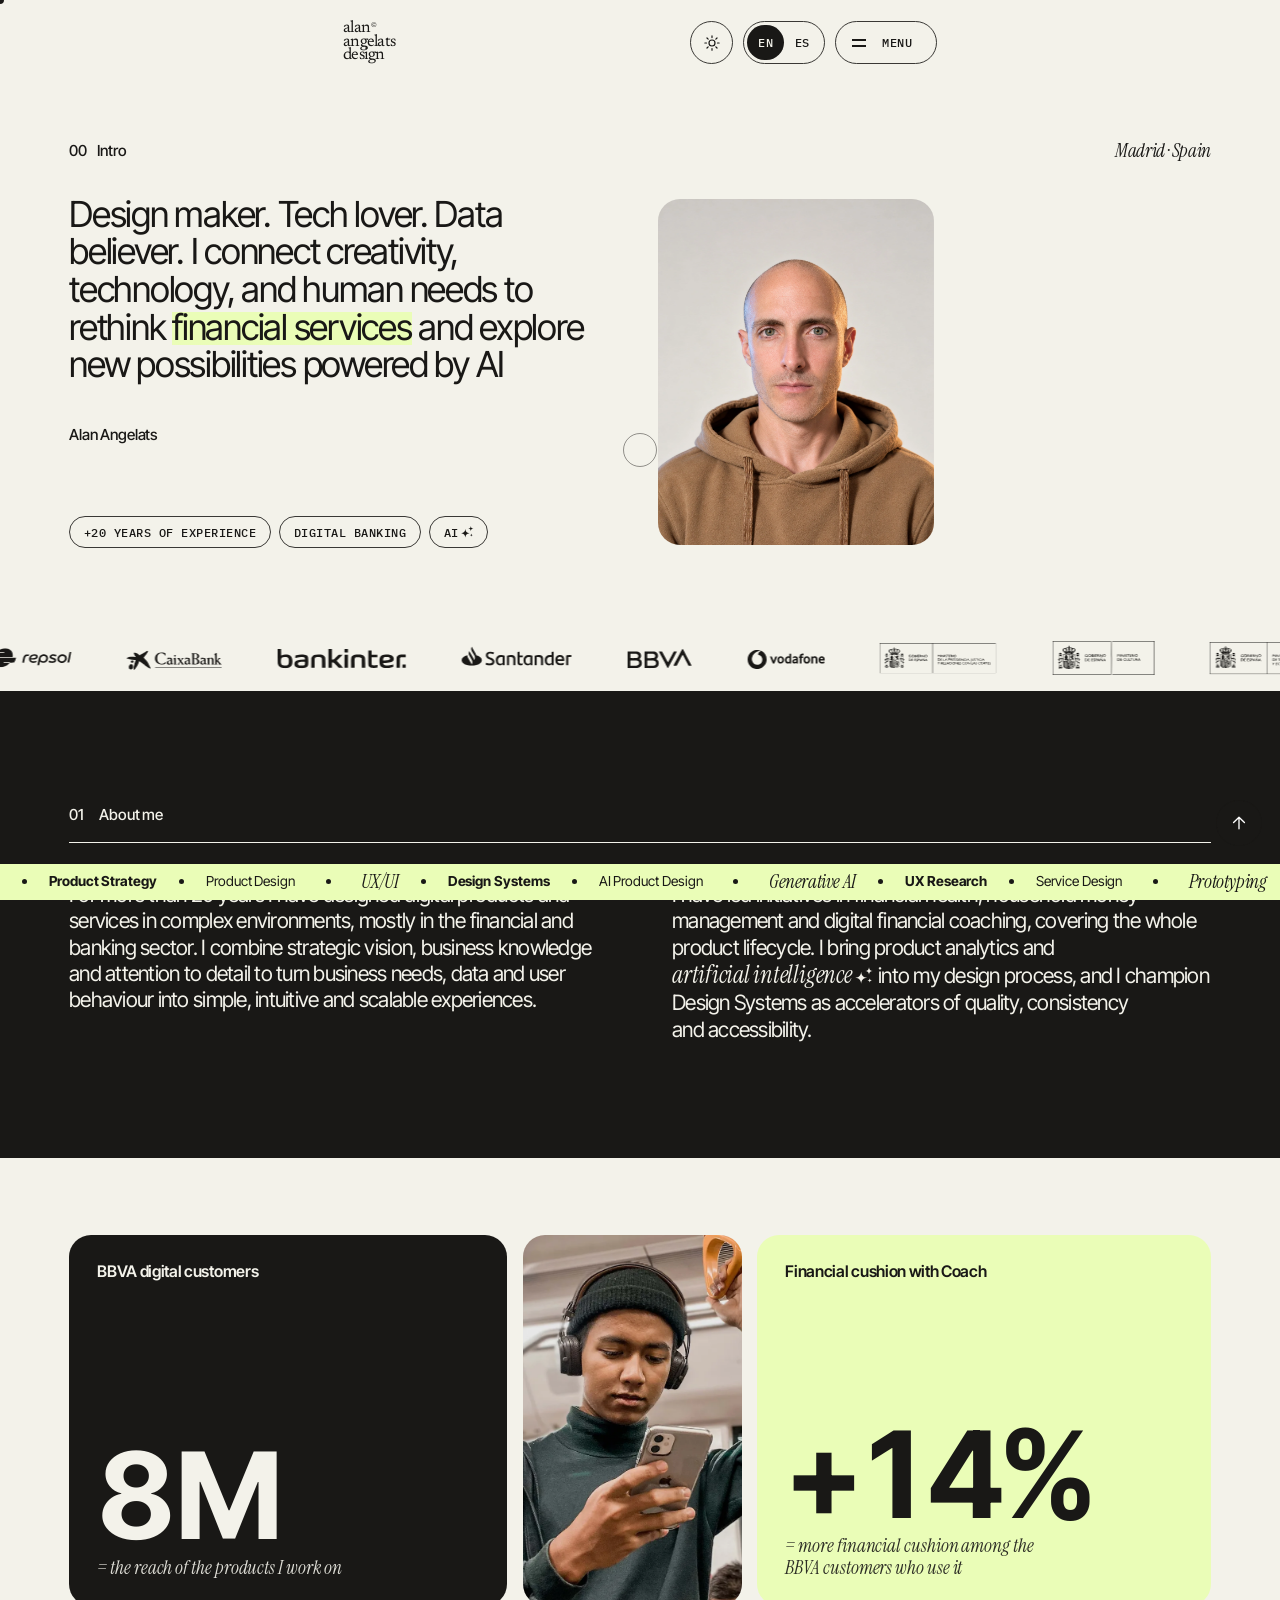
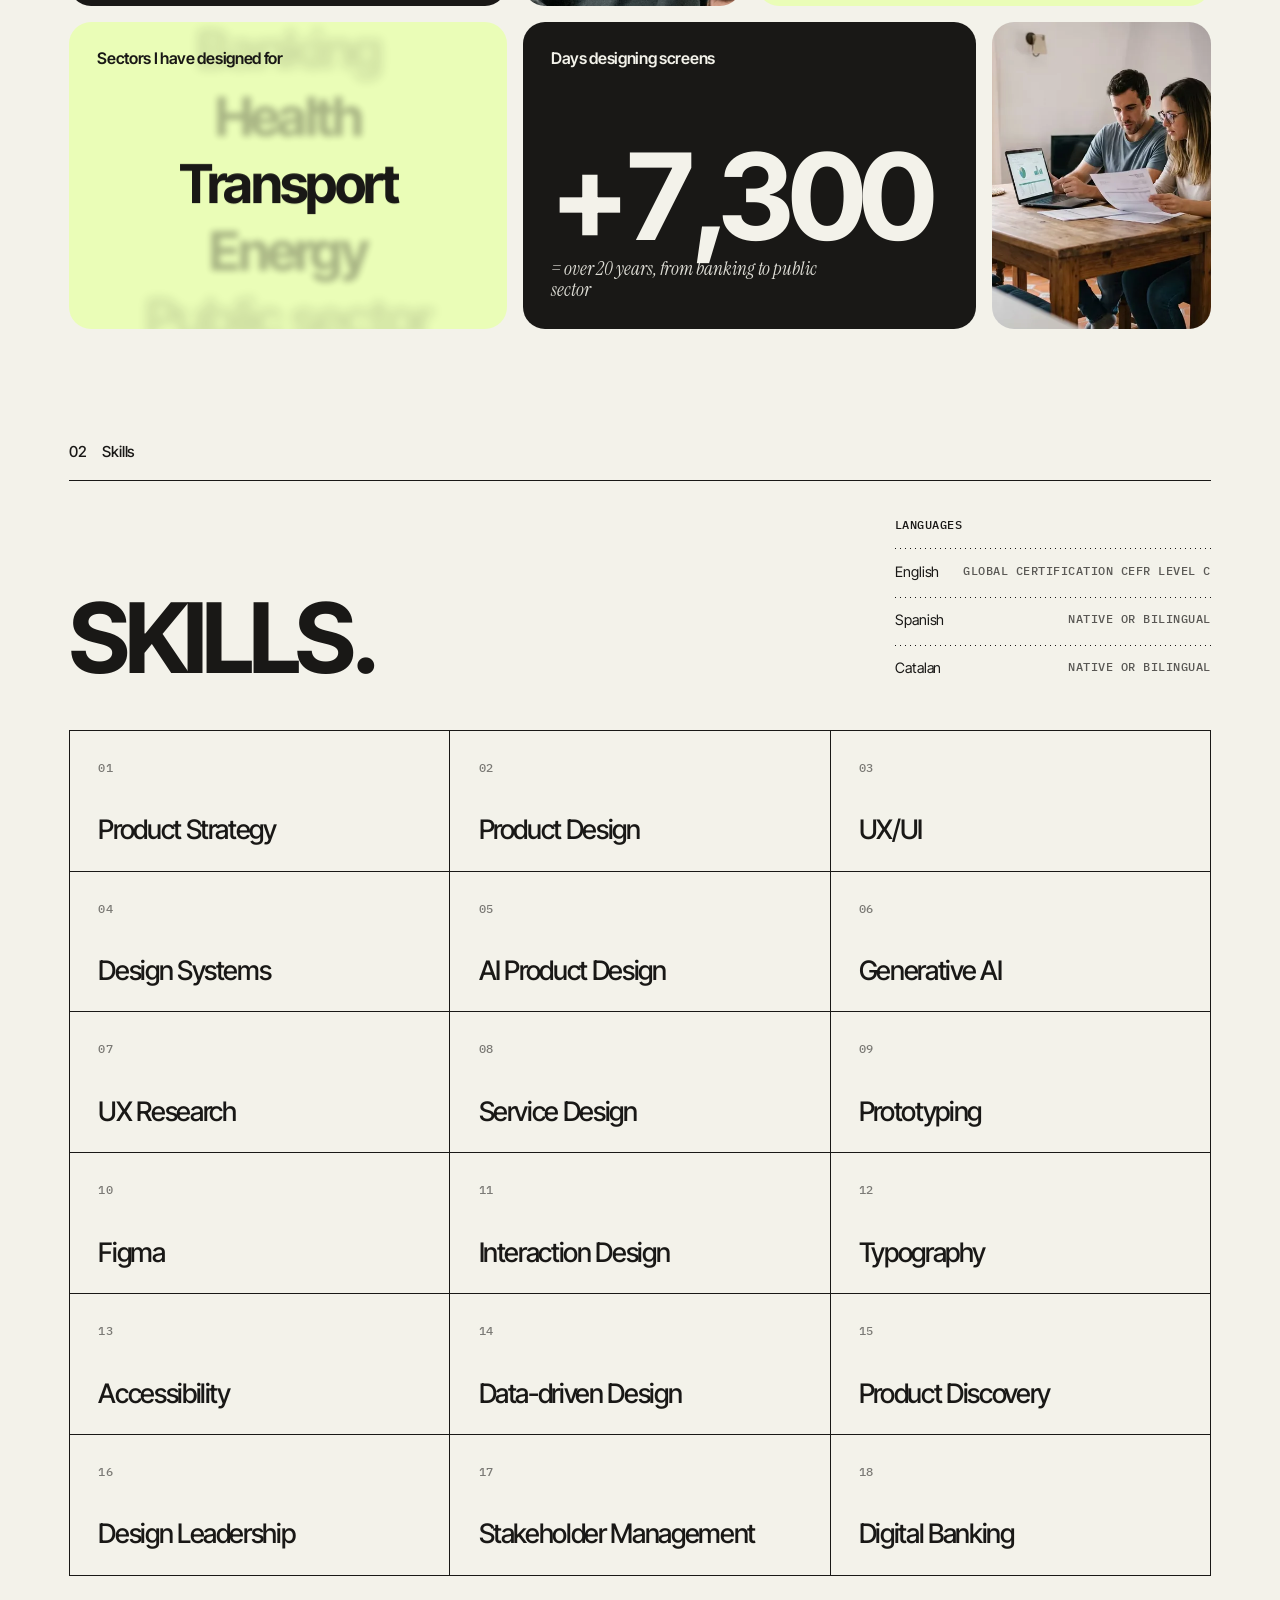
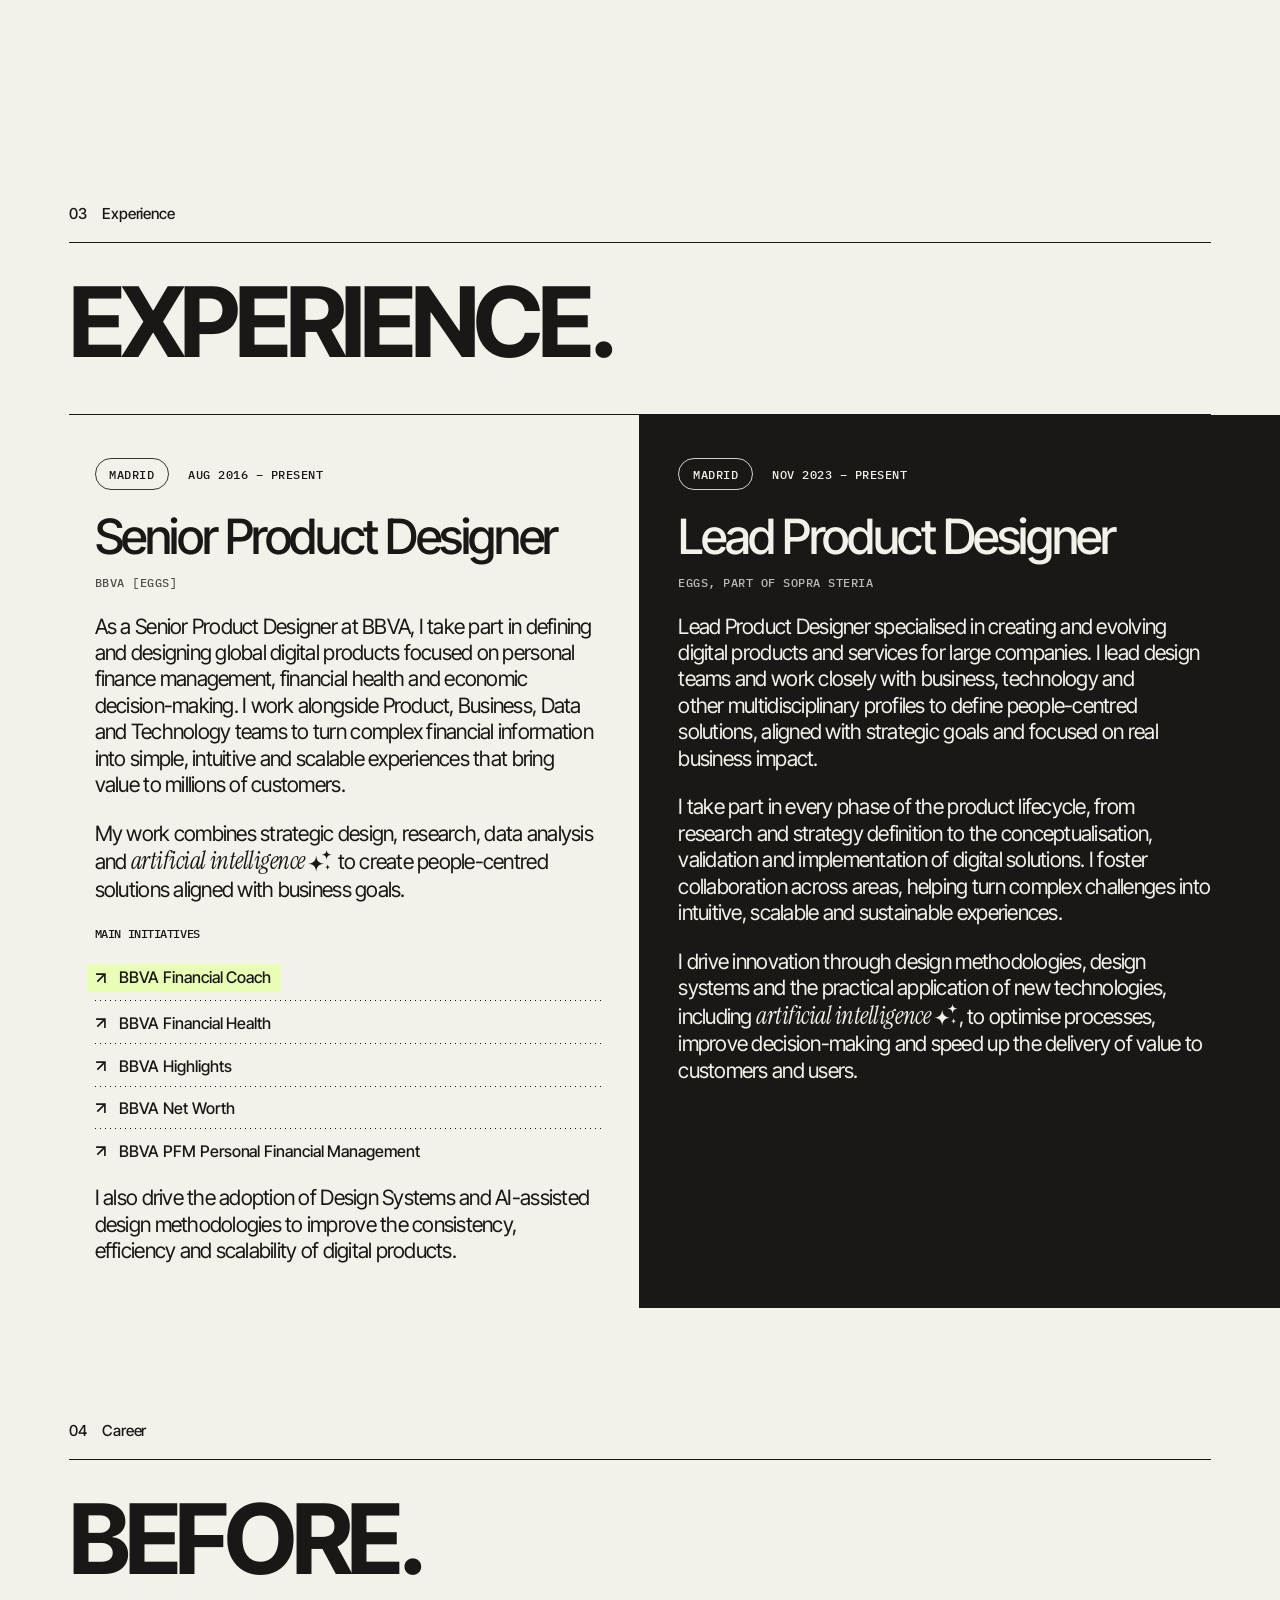
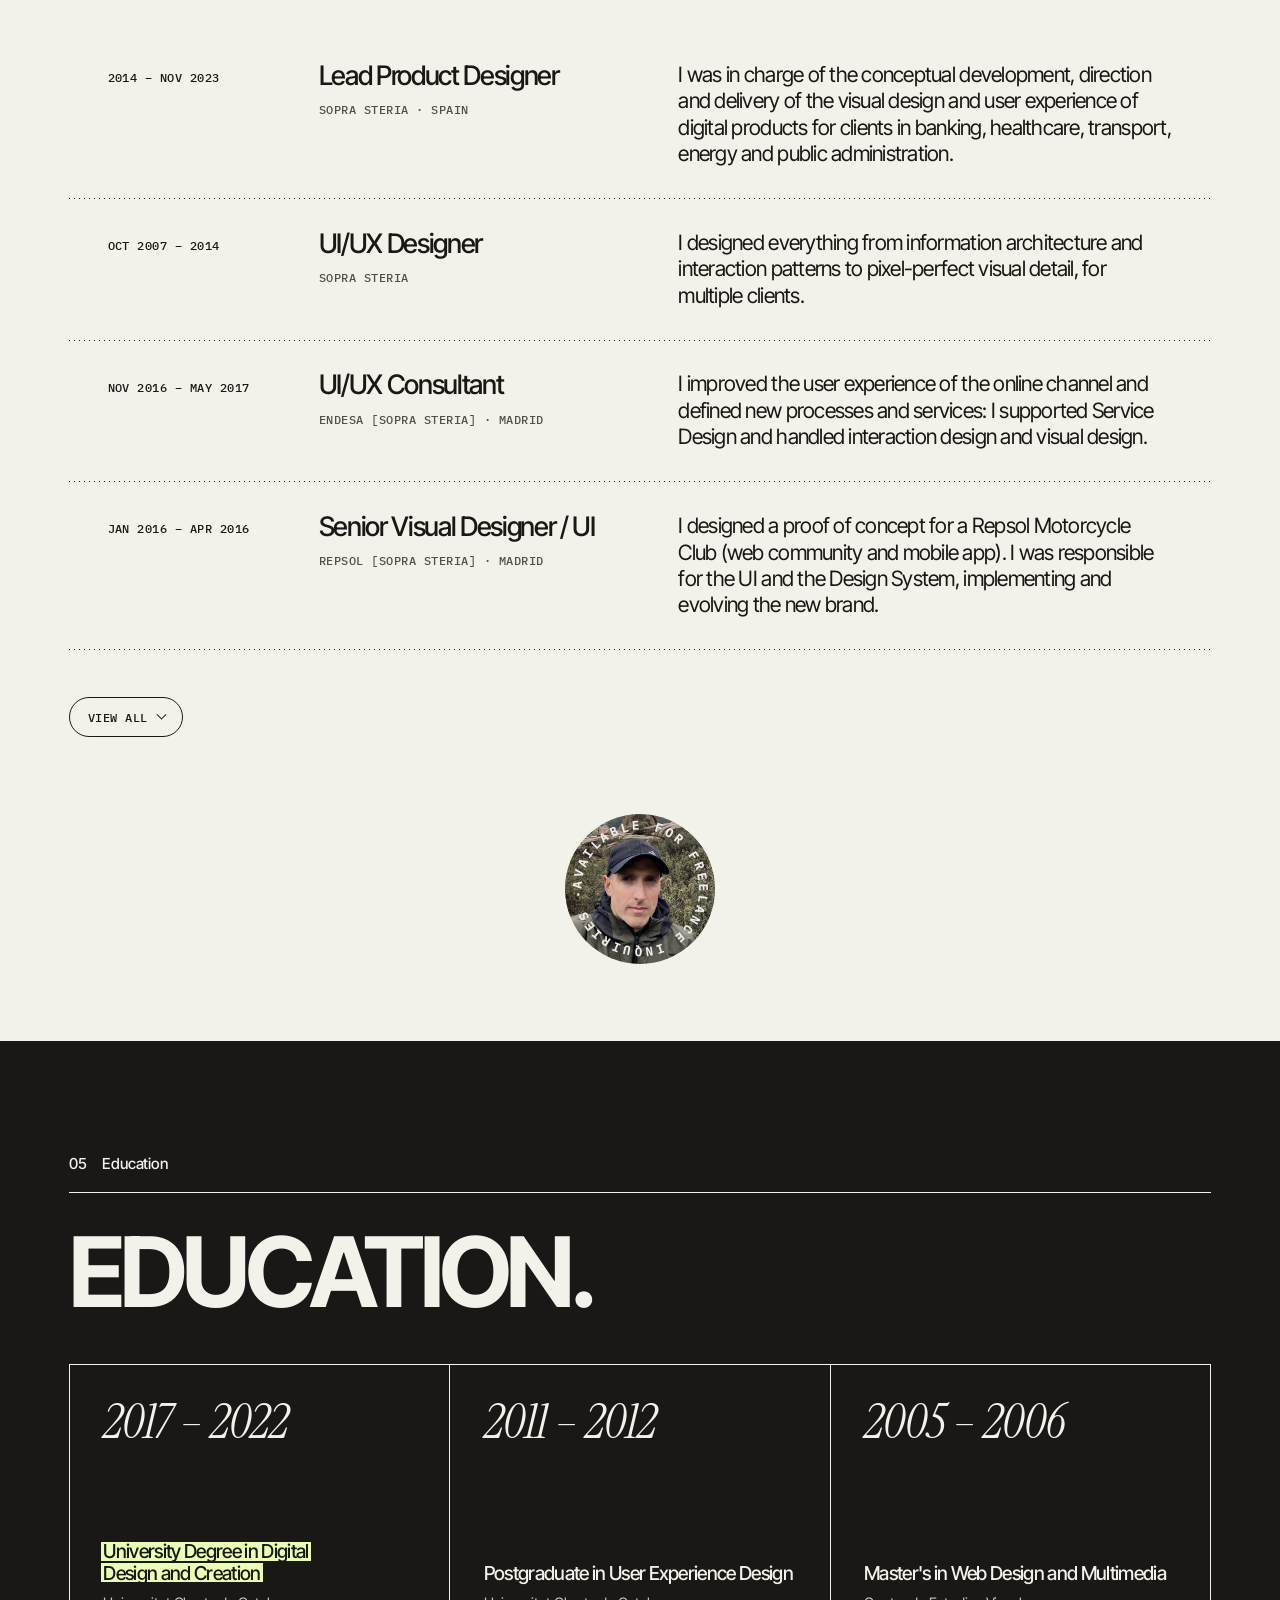
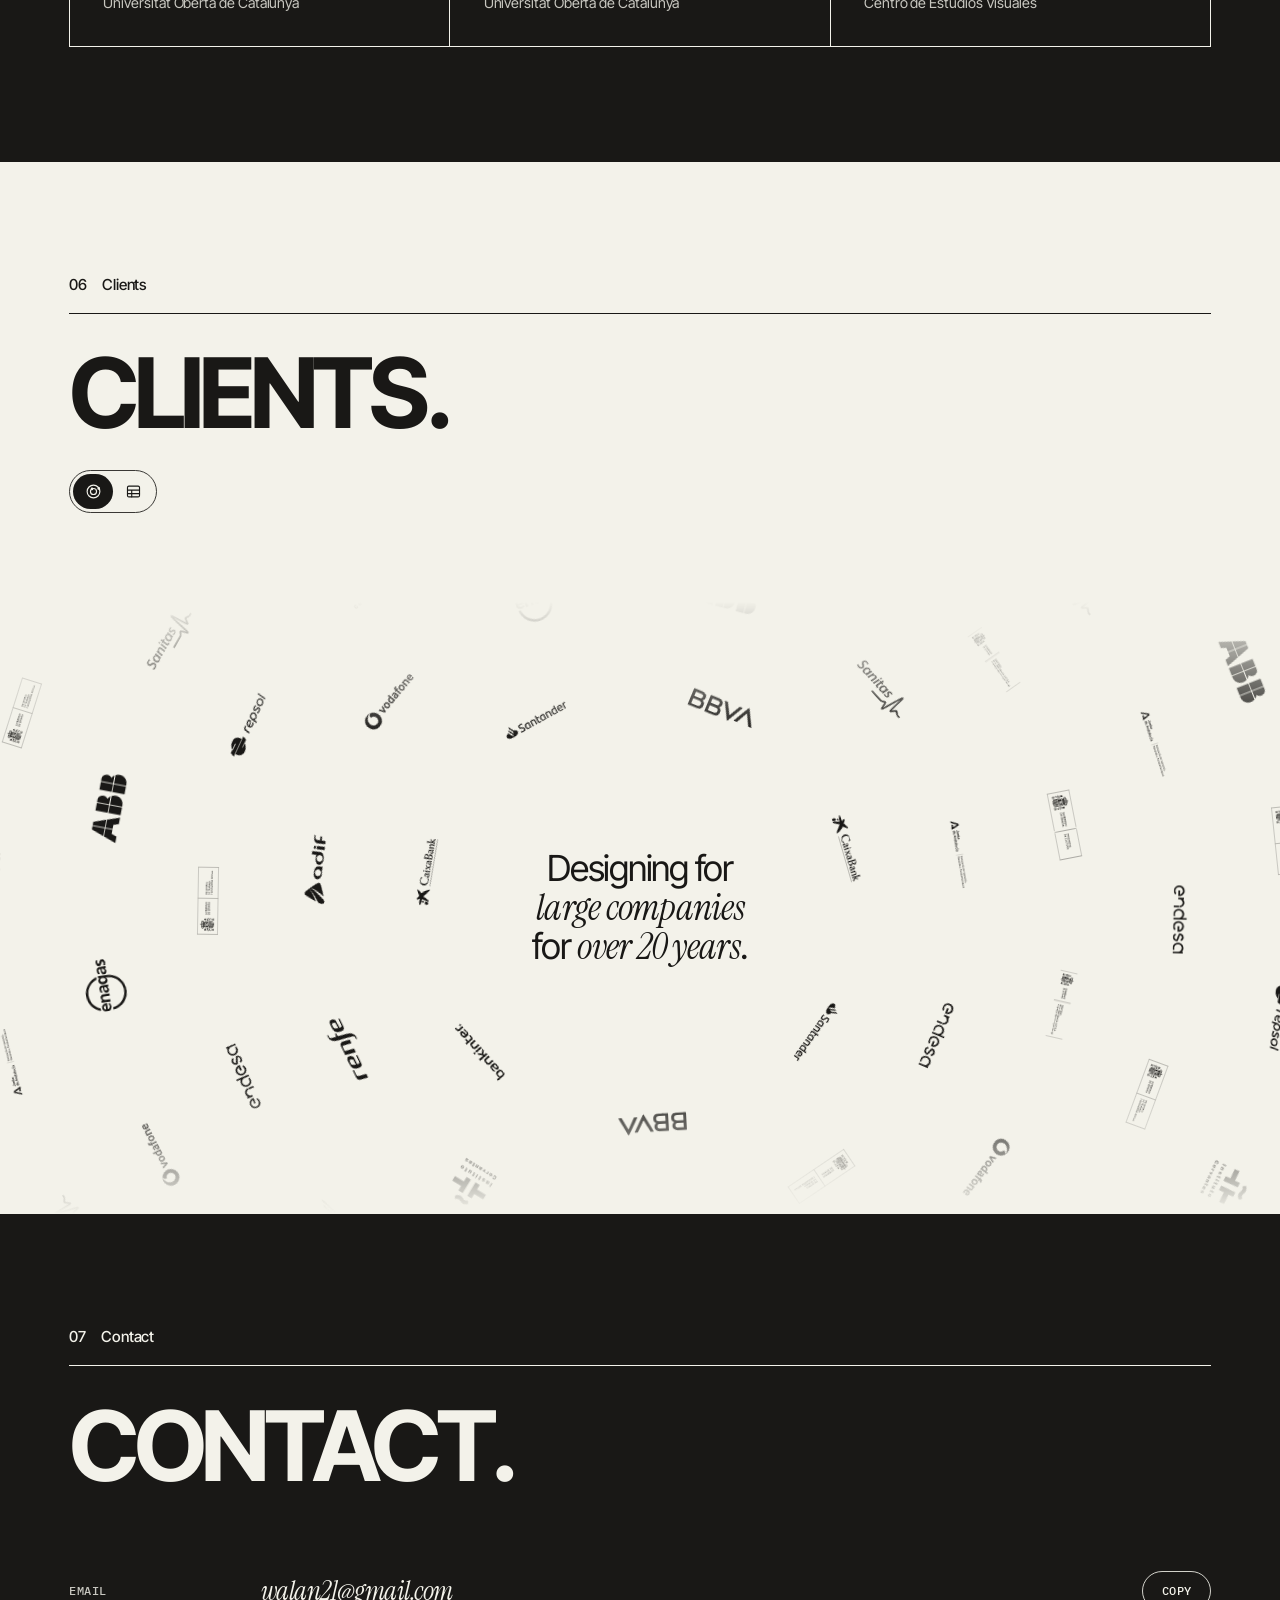
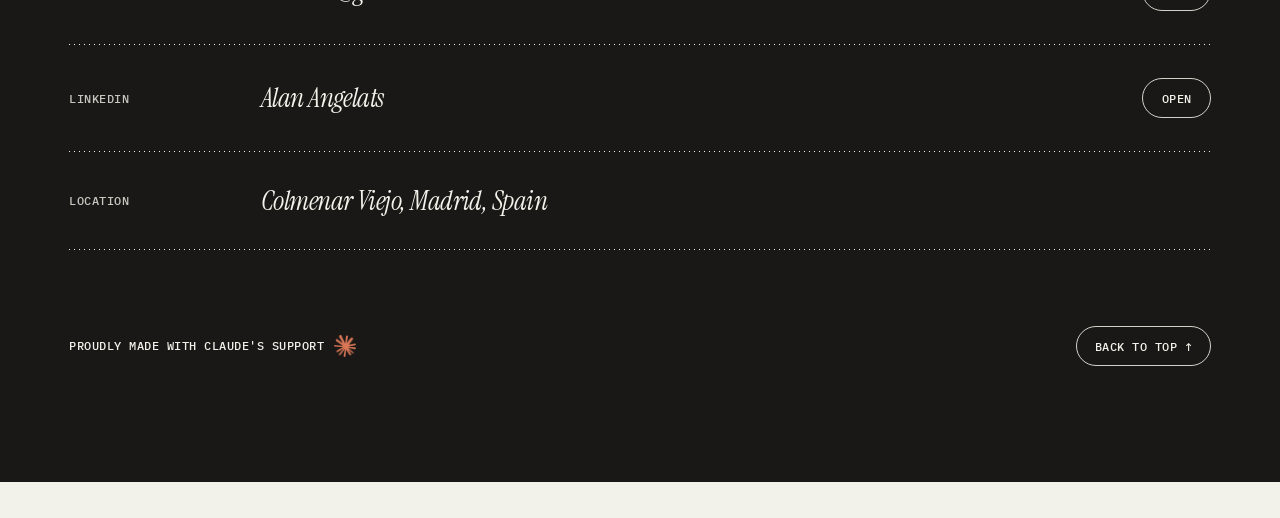
==== commit 159b9bcc: "Interlineado 1,25 en párrafos de Experiencia y Trayectoria Co-Authored-By: Claude Sonnet 5.5 <norepl" ====
--- a/index.html
+++ b/index.html
@@ -906,7 +906,7 @@
 /* cabecera flotante a la mitad del ancho en vista web */
 @media(min-width:901px){.hd{left:calc(50% - max(25vw,280px));right:calc(50% - max(25vw,280px))}}
 /* el texto de 01 Sobre mí es la referencia para los párrafos de Experiencia, Trayectoria y Educación */
-#experiencia p,#previas p{font-size:var(--t-lead);letter-spacing:var(--ls-text);line-height:1.3}
+#experiencia p,#previas p{font-size:var(--t-lead);letter-spacing:var(--ls-text);line-height:1.25}
 @media(max-width:900px){#experiencia p,#previas p{font-size:calc(var(--t-lead)*1.2);letter-spacing:0}}
 </style>
 
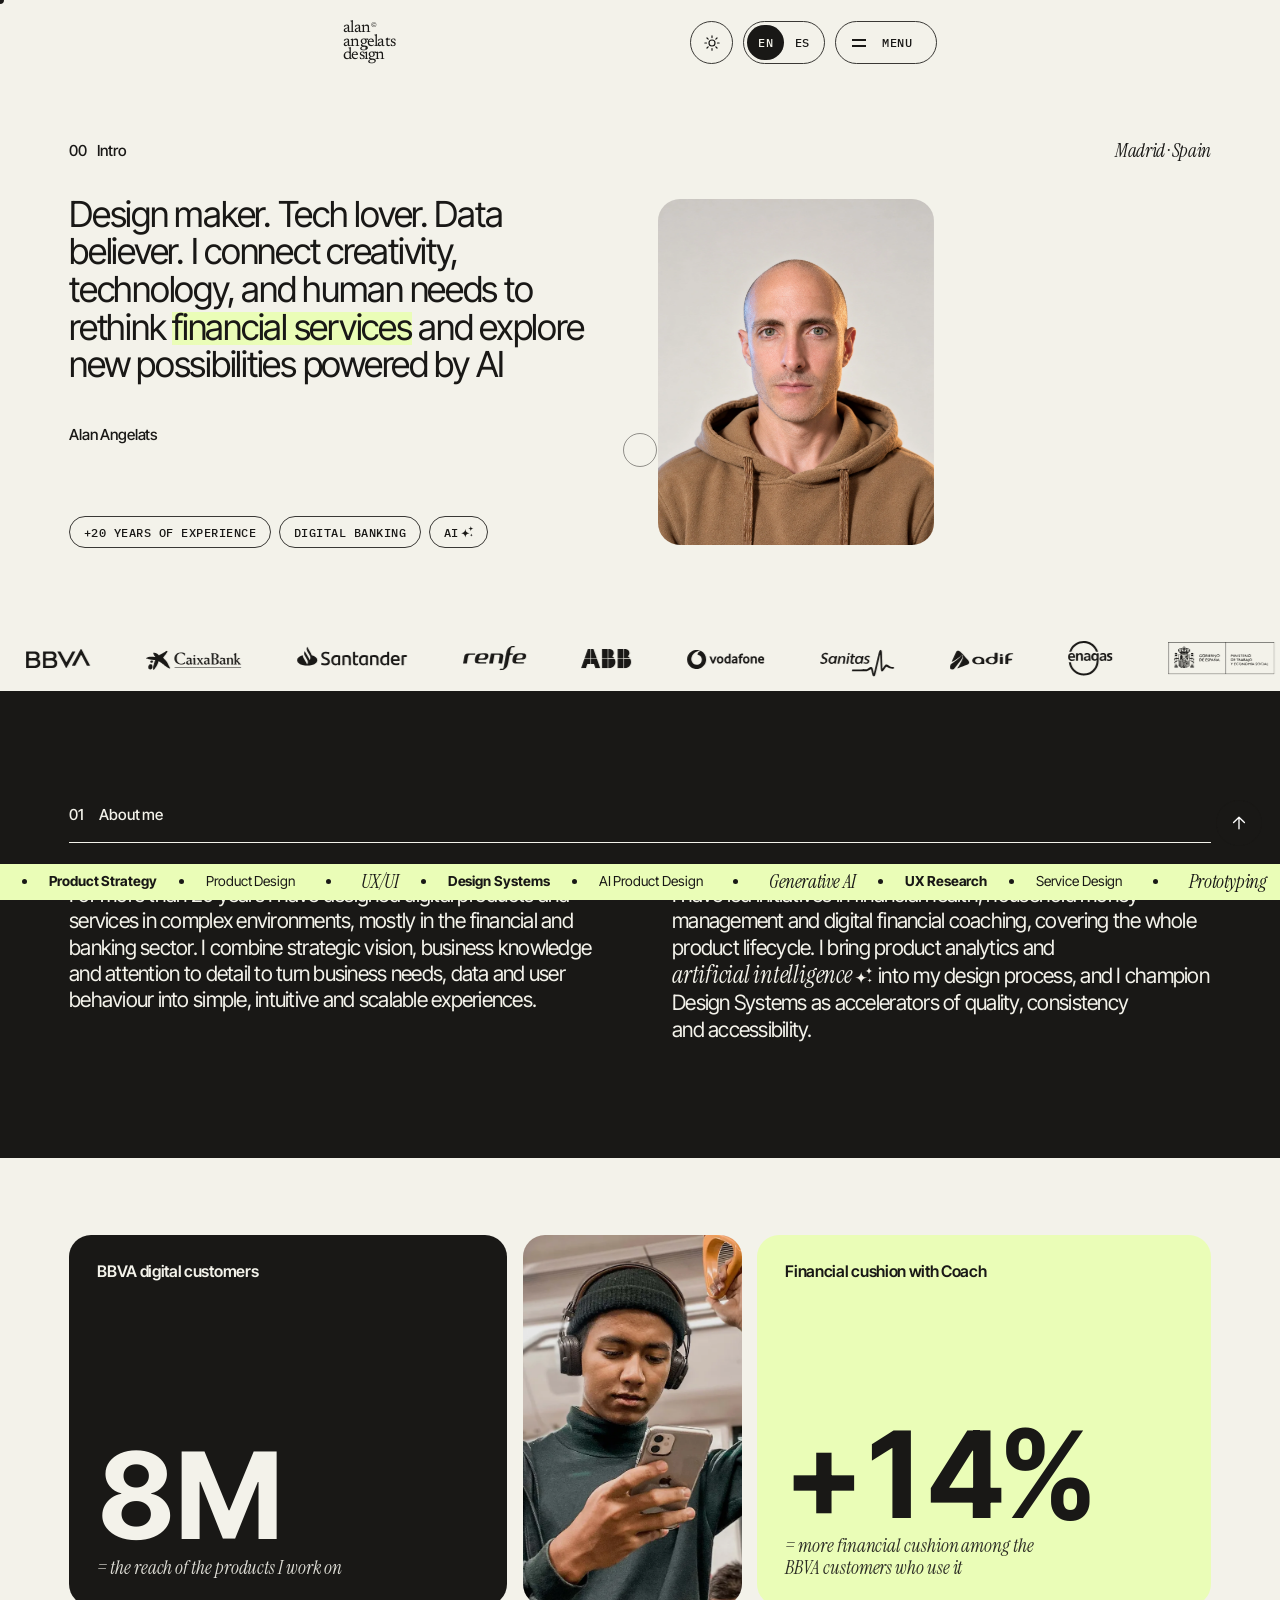
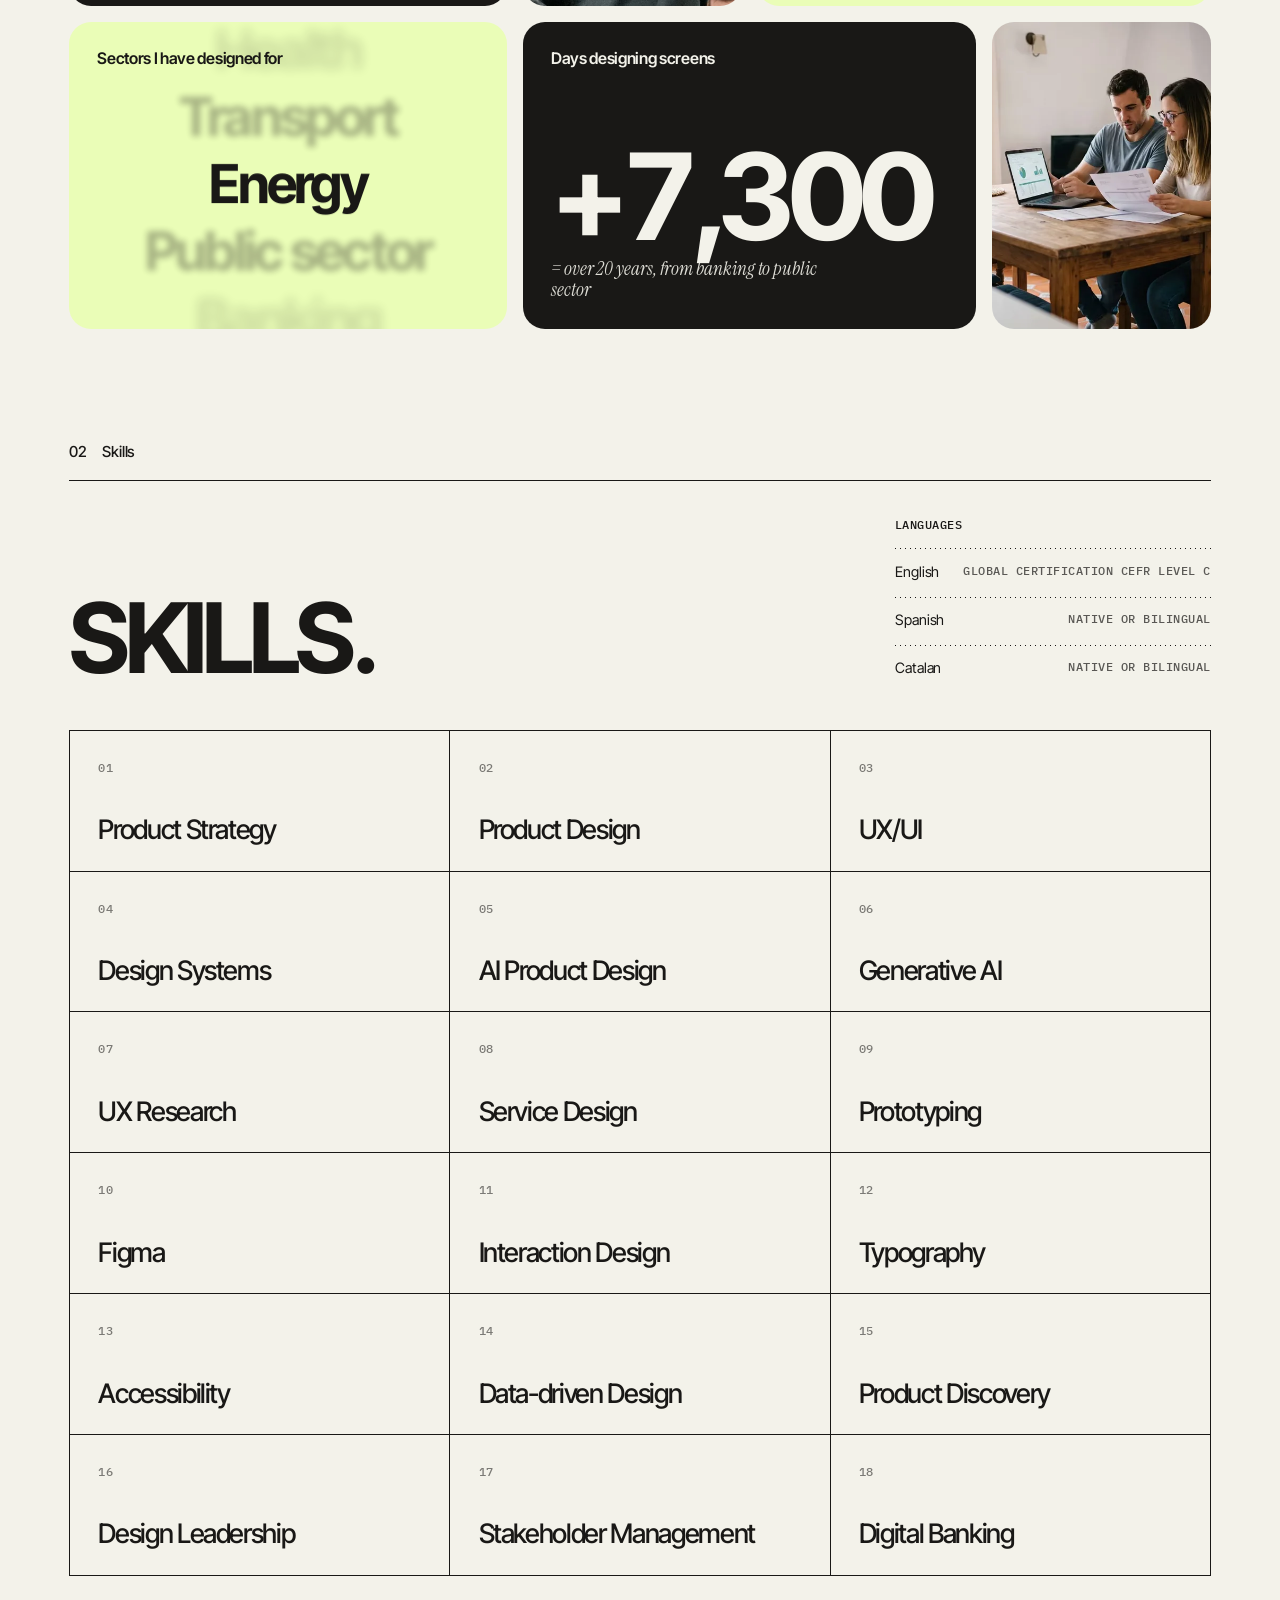
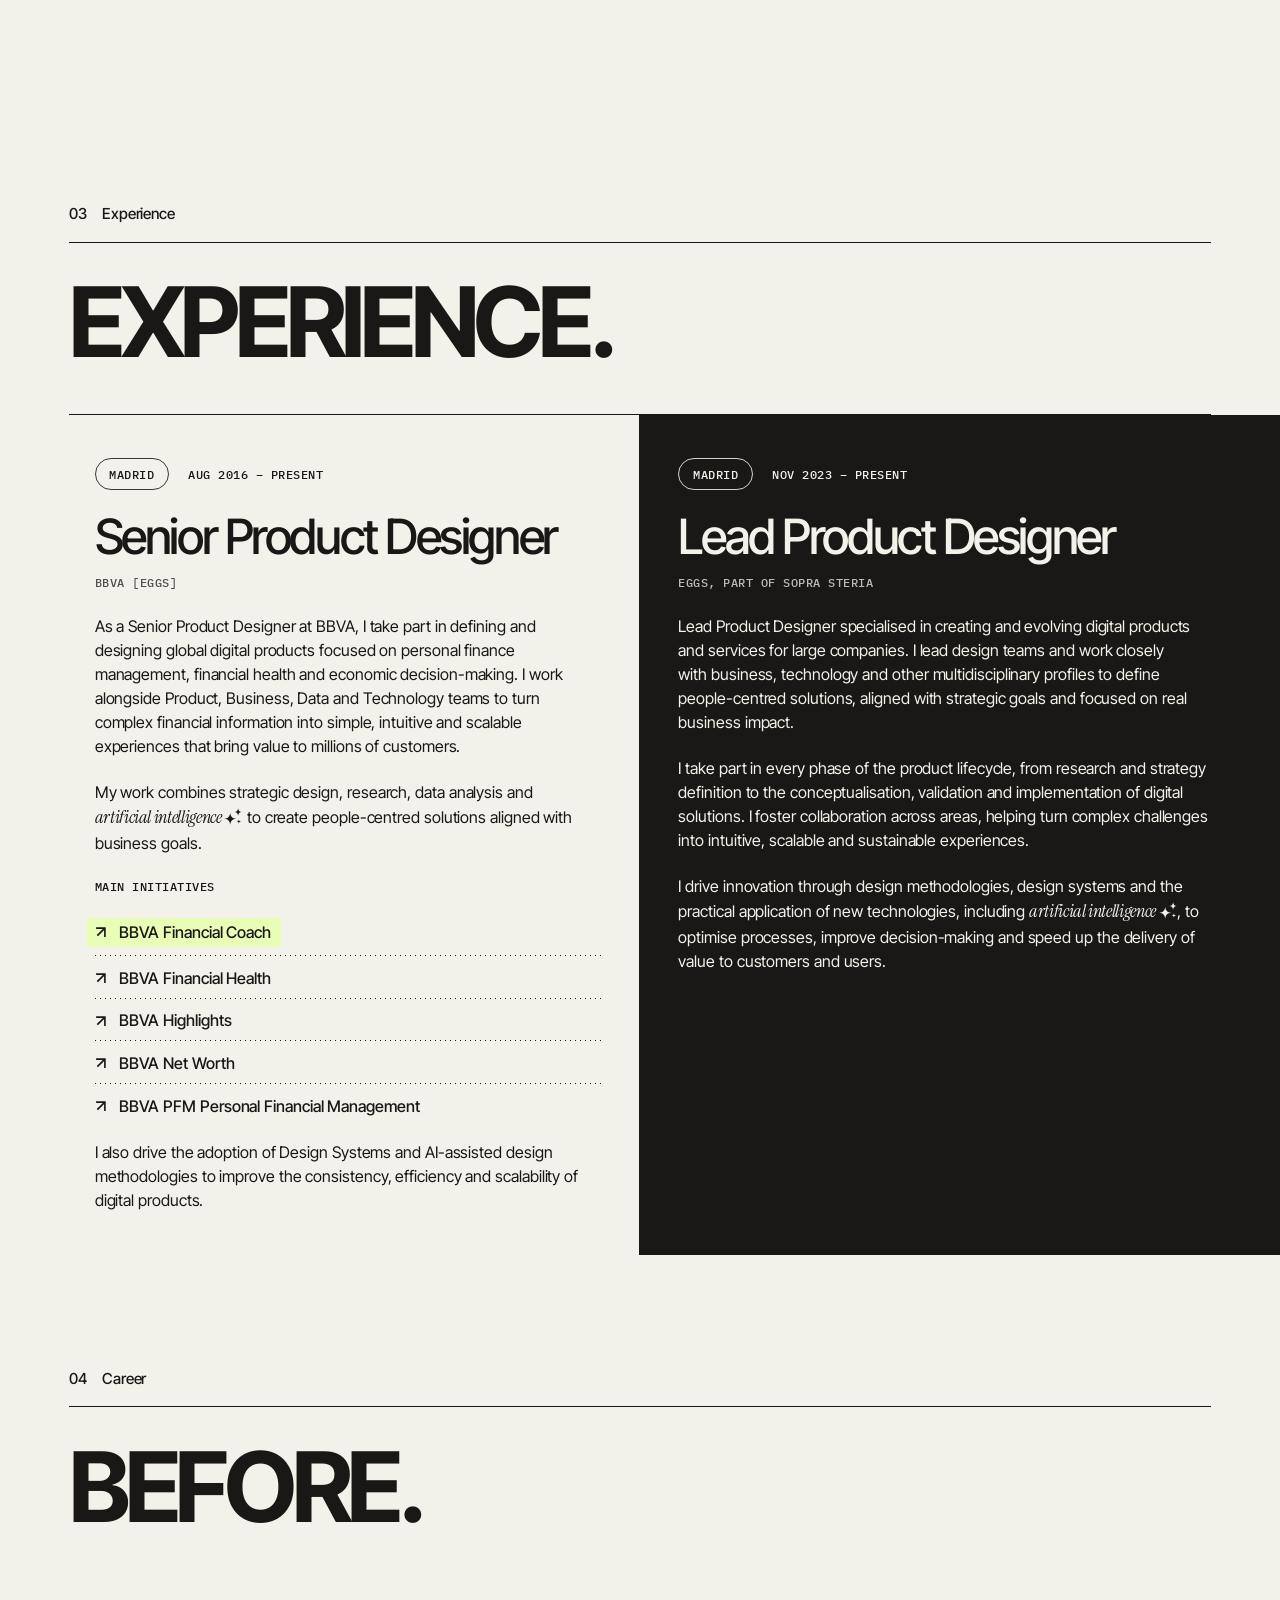
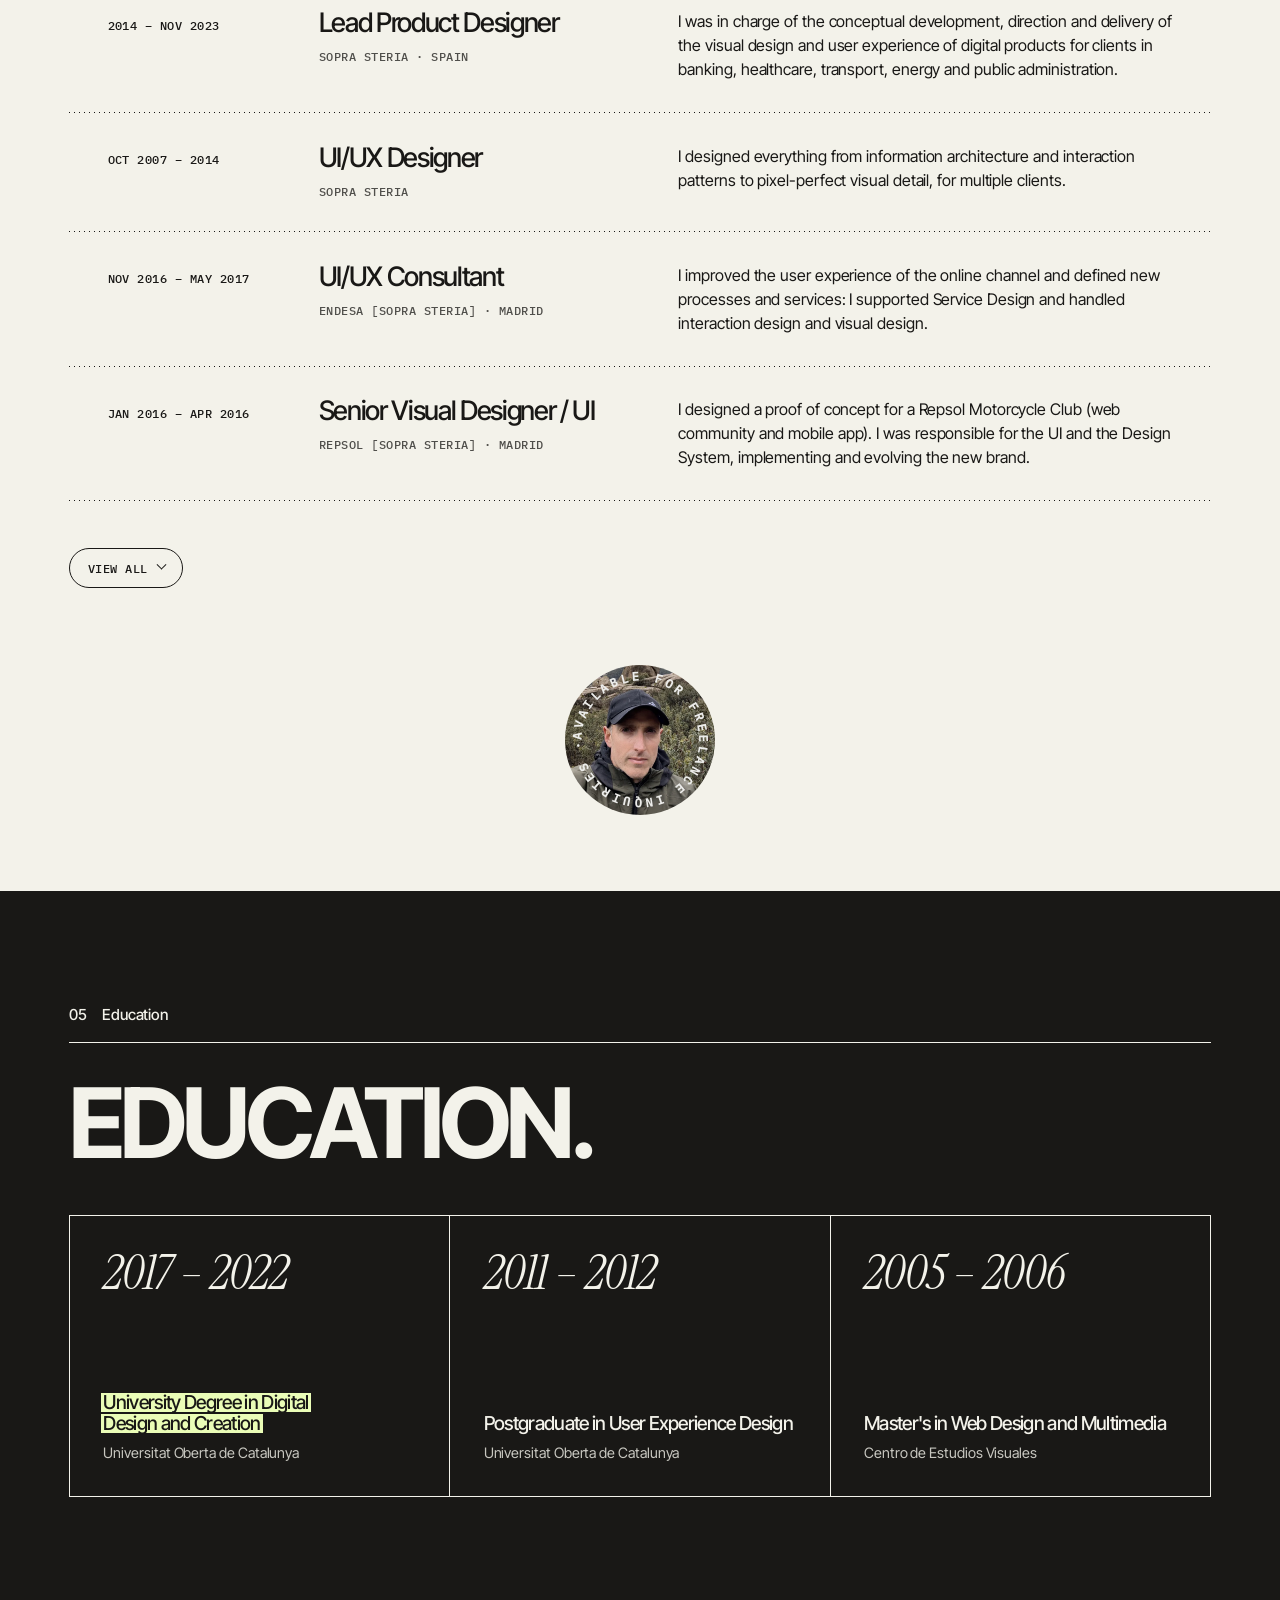
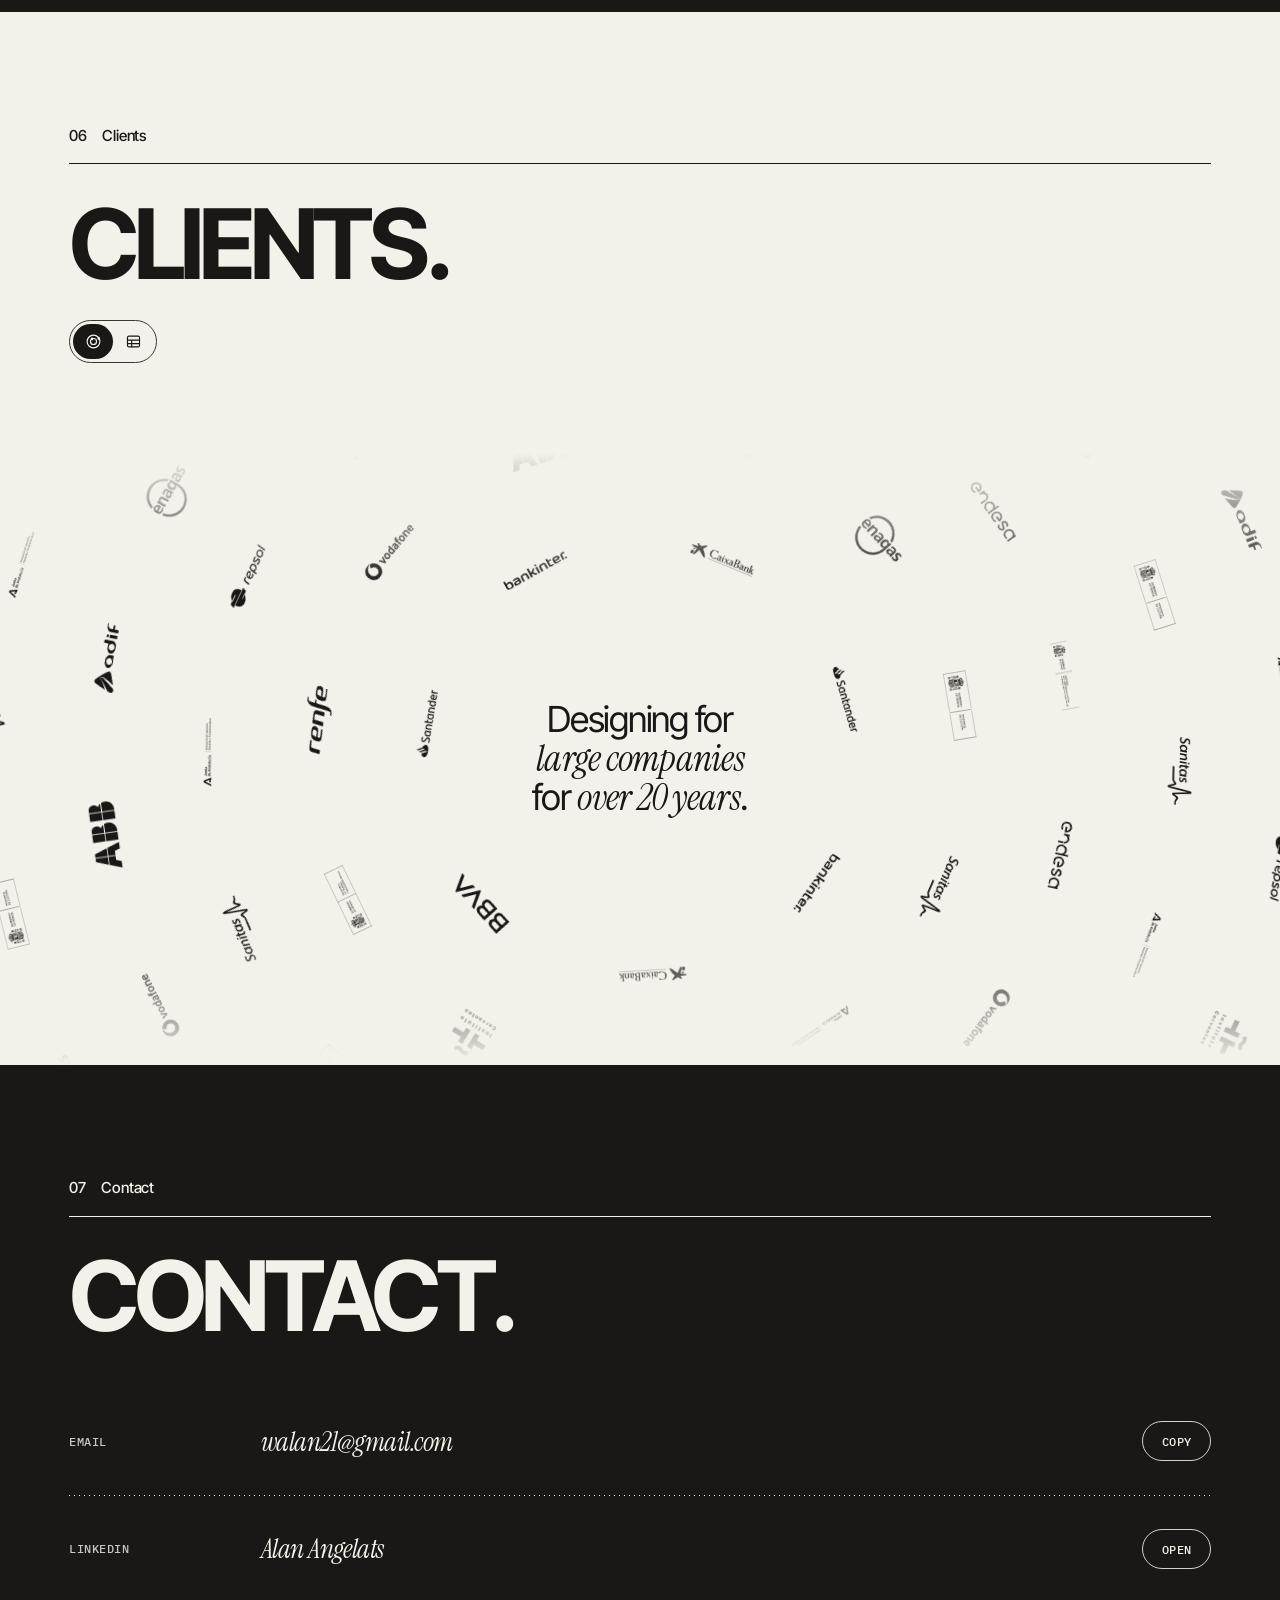
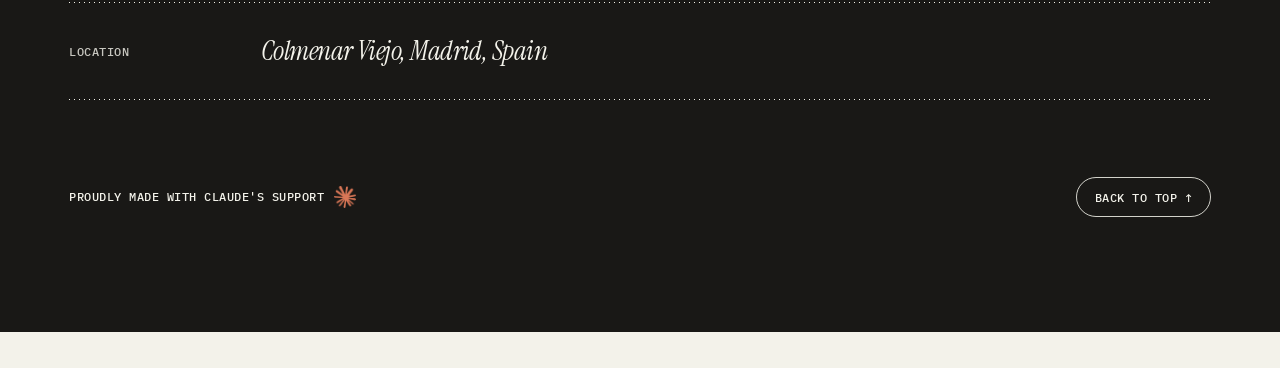
==== commit 7cf49754: "Revertir tamaños de párrafo de Experiencia y Trayectoria (se mantiene la cabecera al 50%) Co-Authore" ====
--- a/index.html
+++ b/index.html
@@ -905,9 +905,6 @@
 @media (prefers-reduced-motion:reduce){.mk2{transition:none;background-size:100% 1em;color:#191816}}
 /* cabecera flotante a la mitad del ancho en vista web */
 @media(min-width:901px){.hd{left:calc(50% - max(25vw,280px));right:calc(50% - max(25vw,280px))}}
-/* el texto de 01 Sobre mí es la referencia para los párrafos de Experiencia, Trayectoria y Educación */
-#experiencia p,#previas p{font-size:var(--t-lead);letter-spacing:var(--ls-text);line-height:1.25}
-@media(max-width:900px){#experiencia p,#previas p{font-size:calc(var(--t-lead)*1.2);letter-spacing:0}}
 </style>
 
 <div class="cur" id="cur"></div>
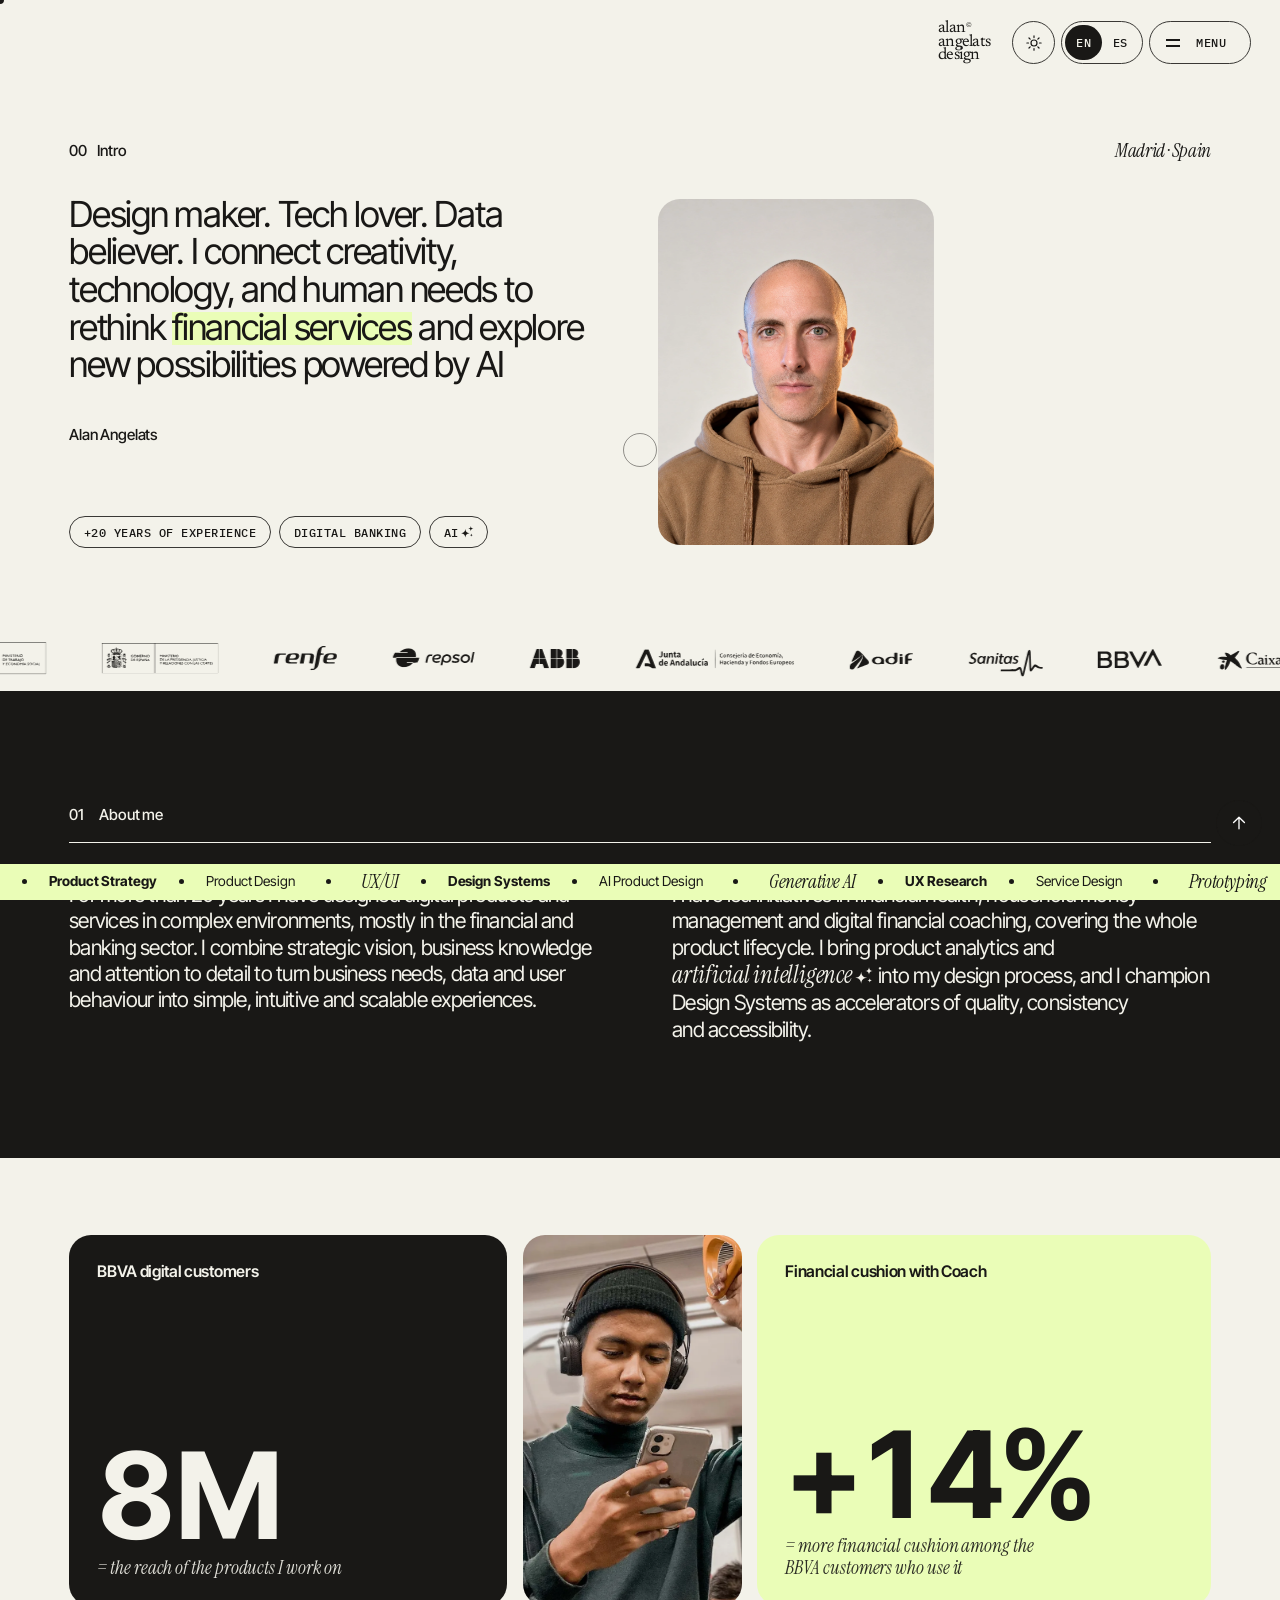
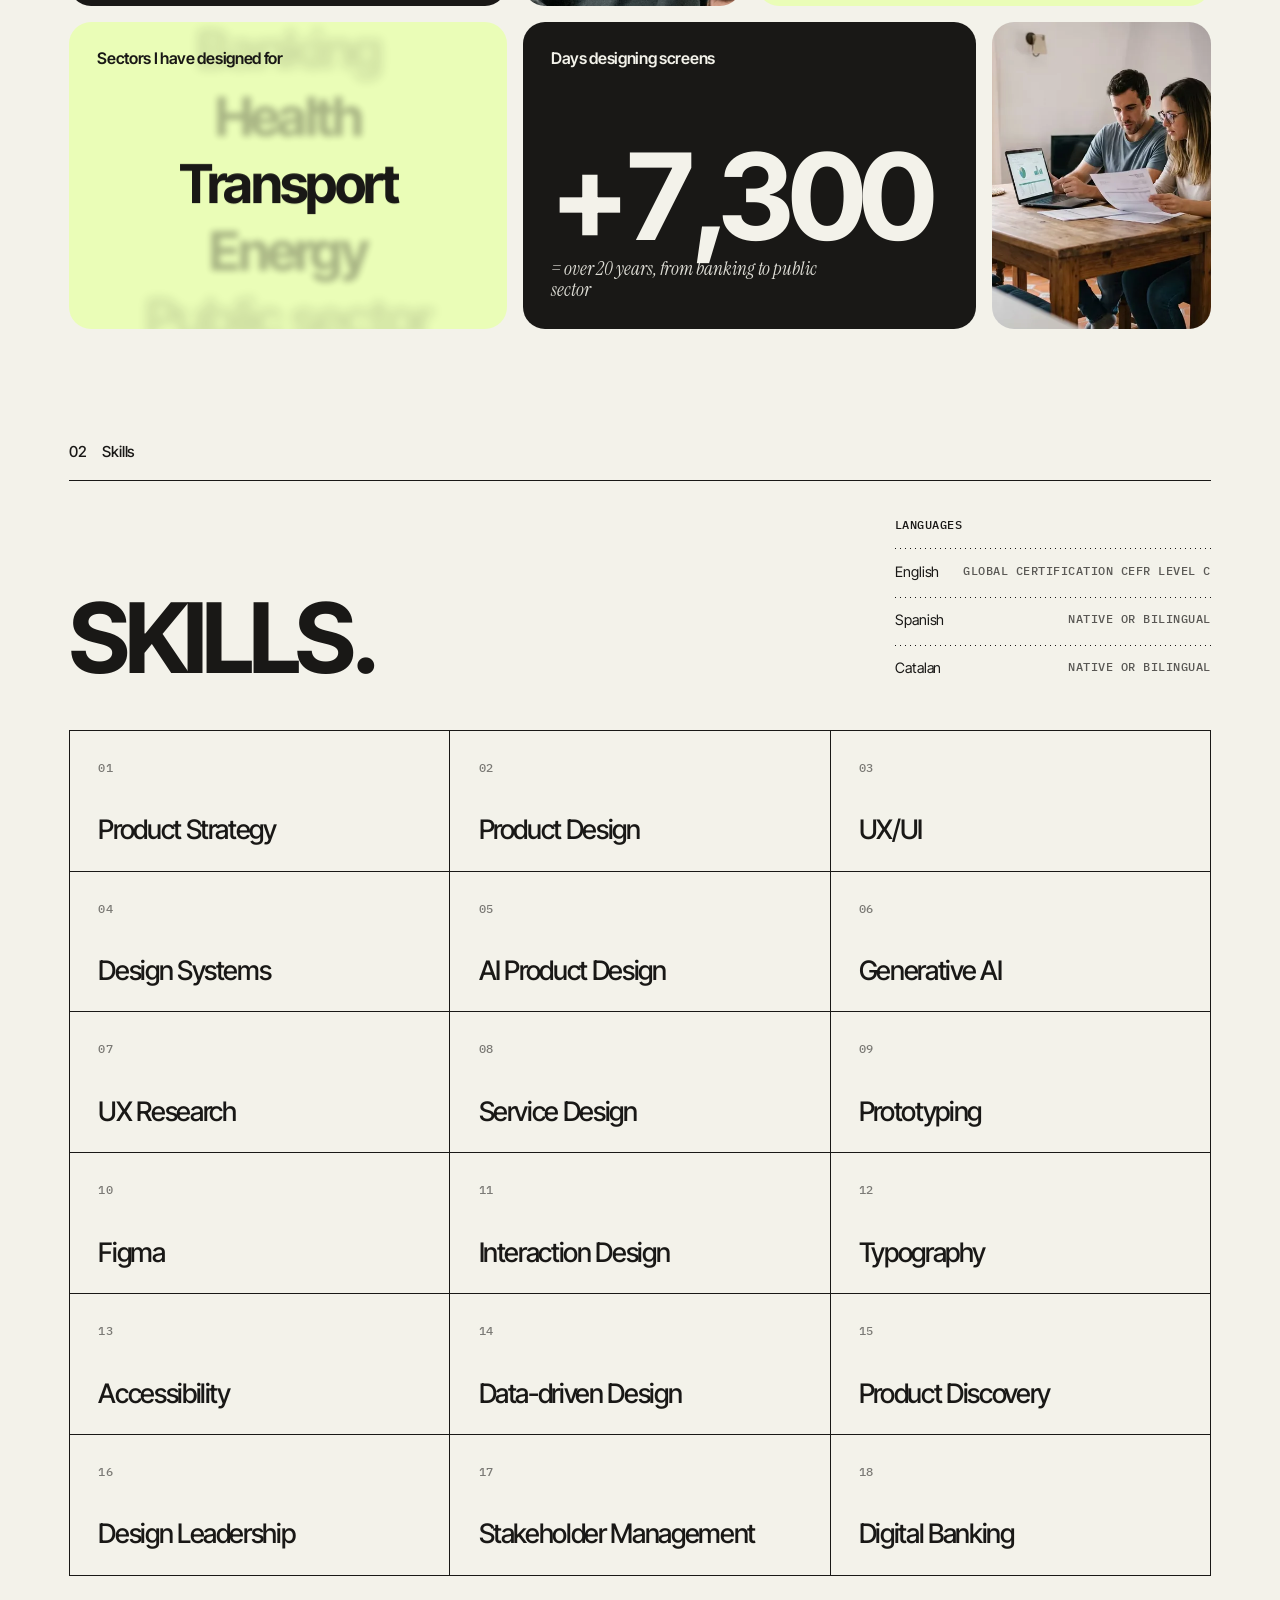
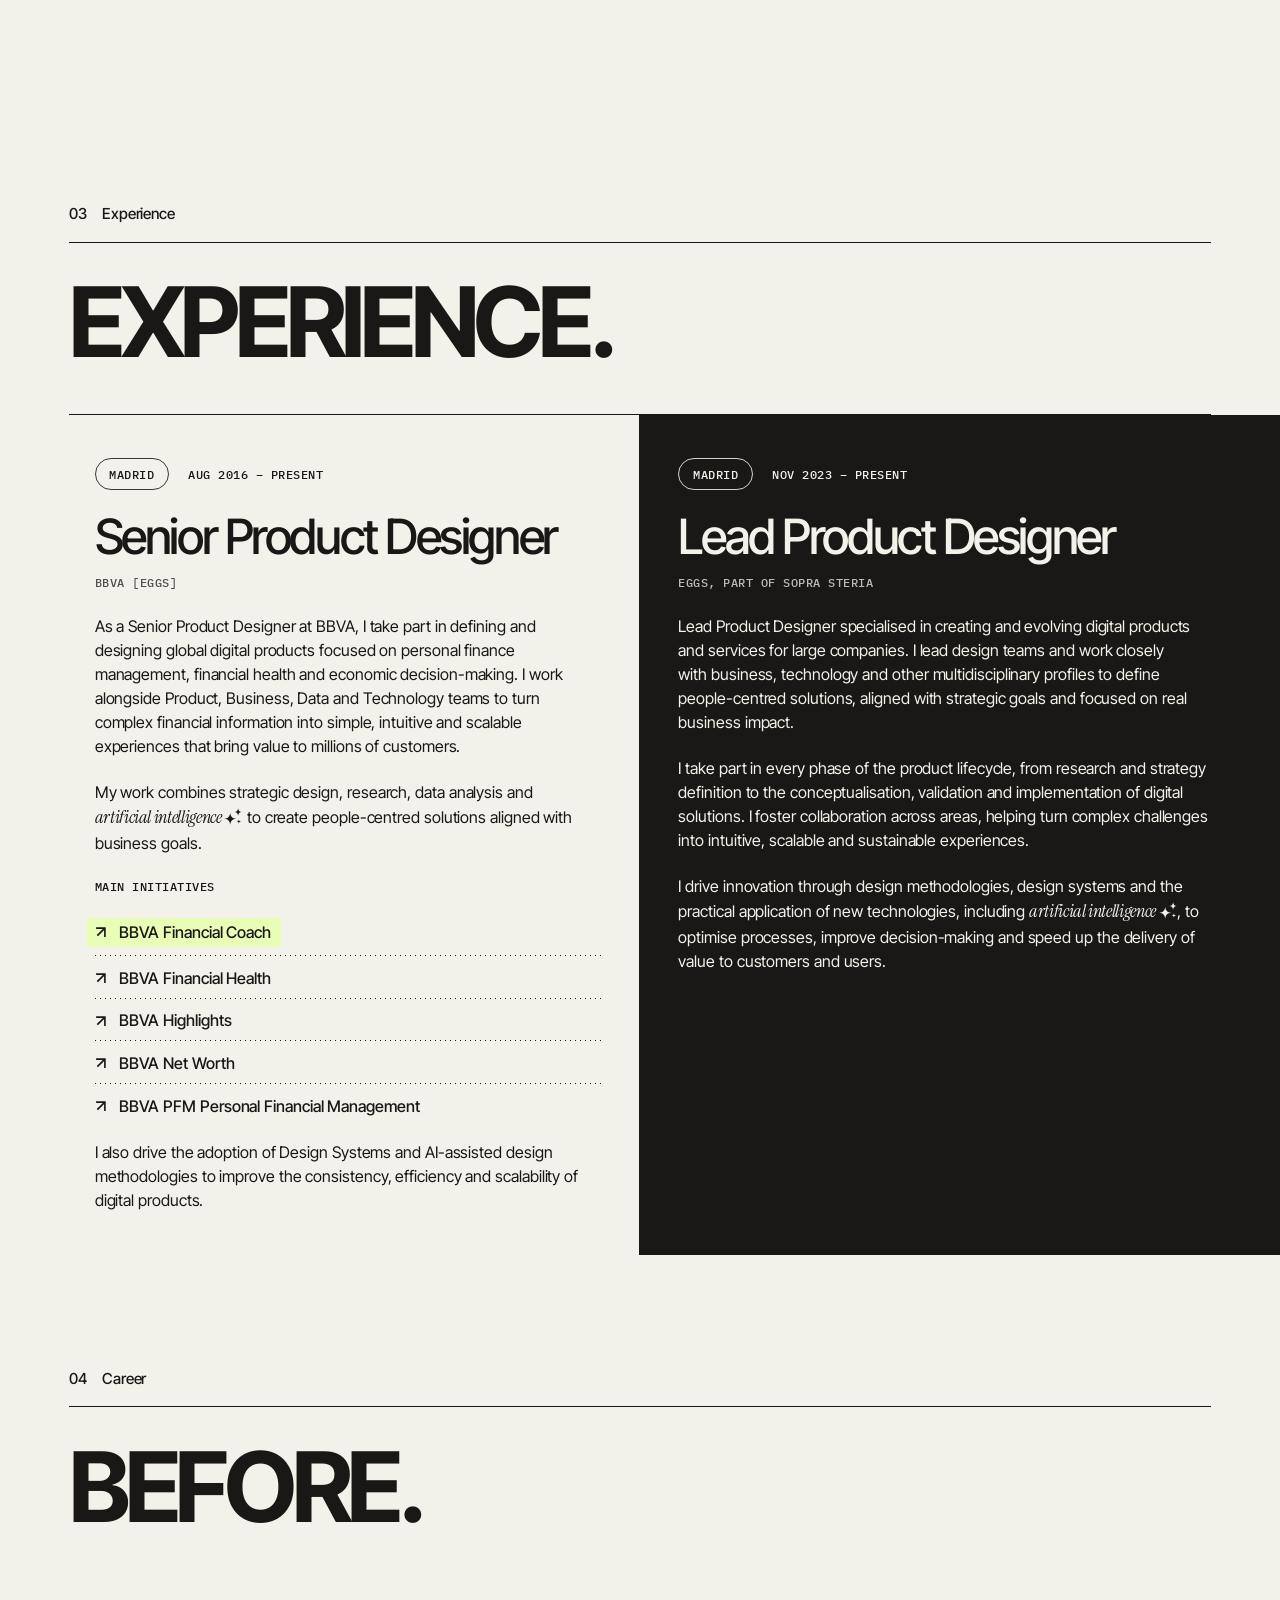
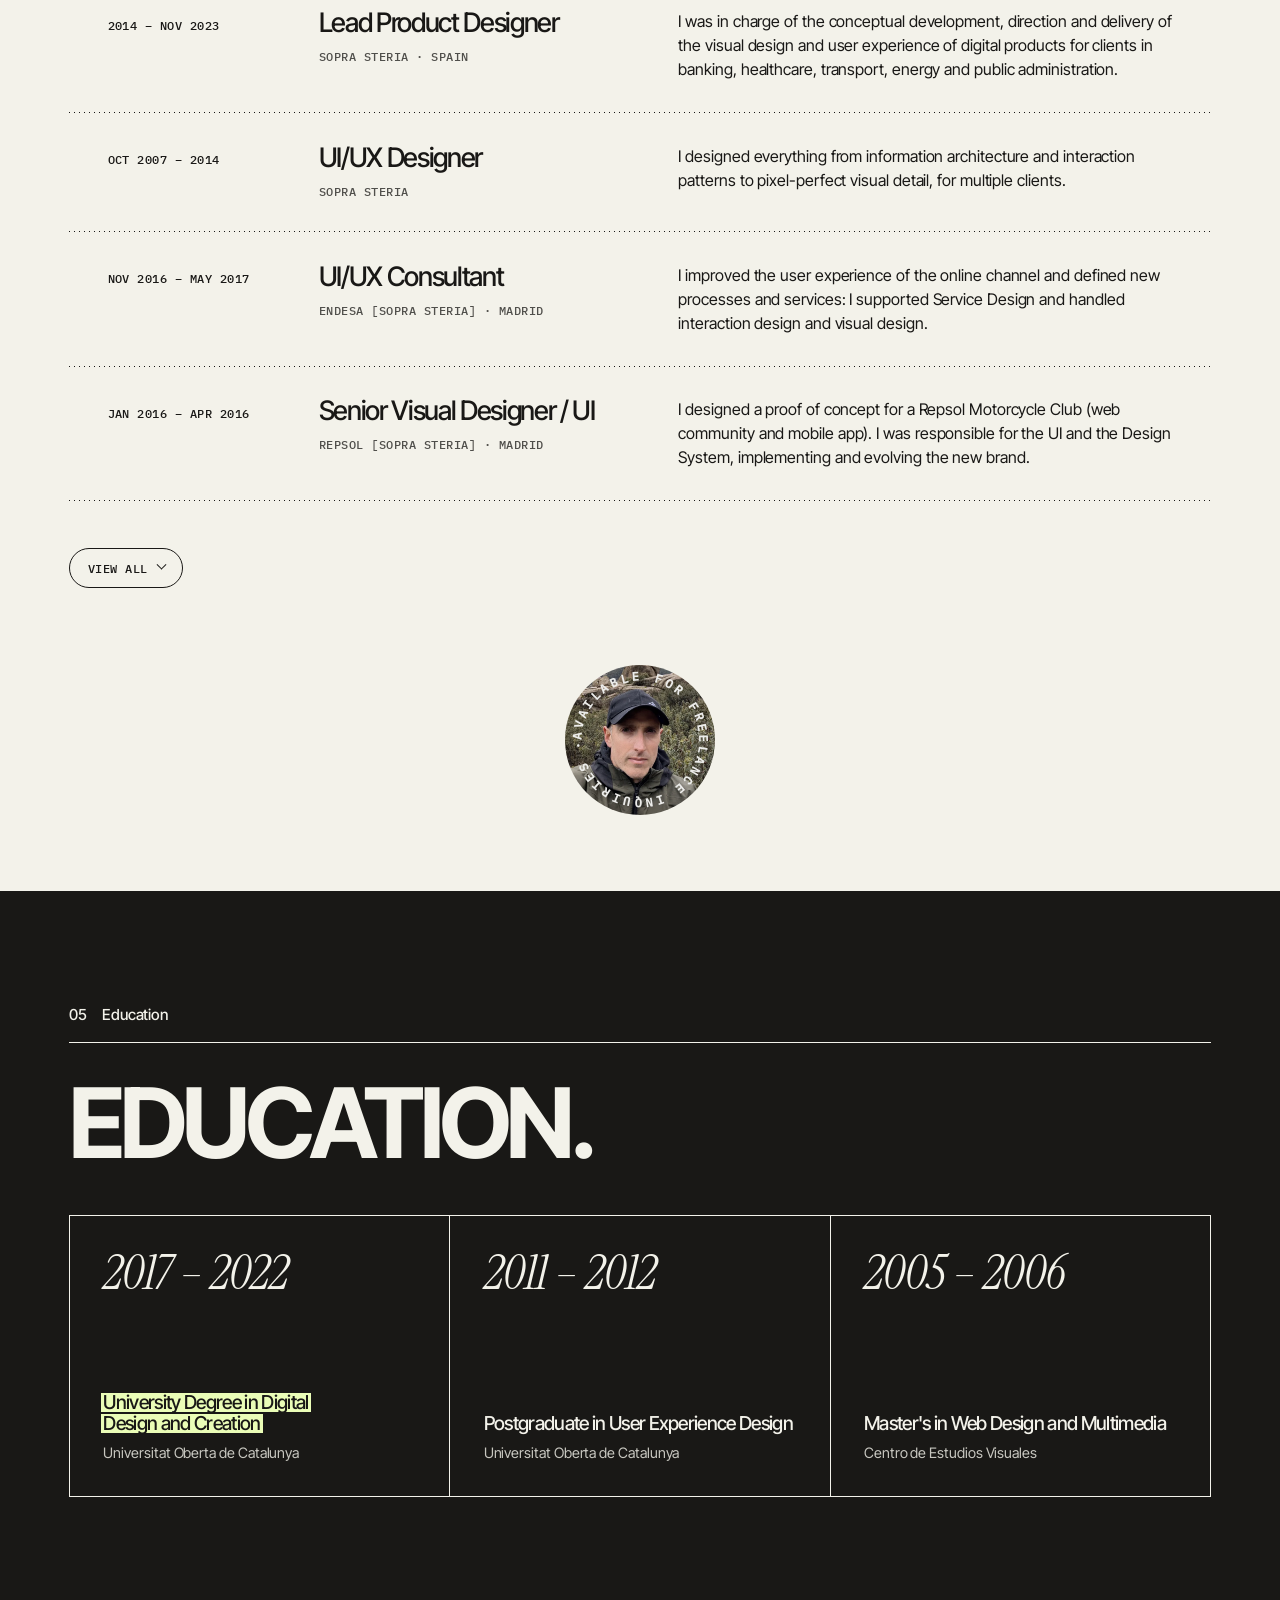
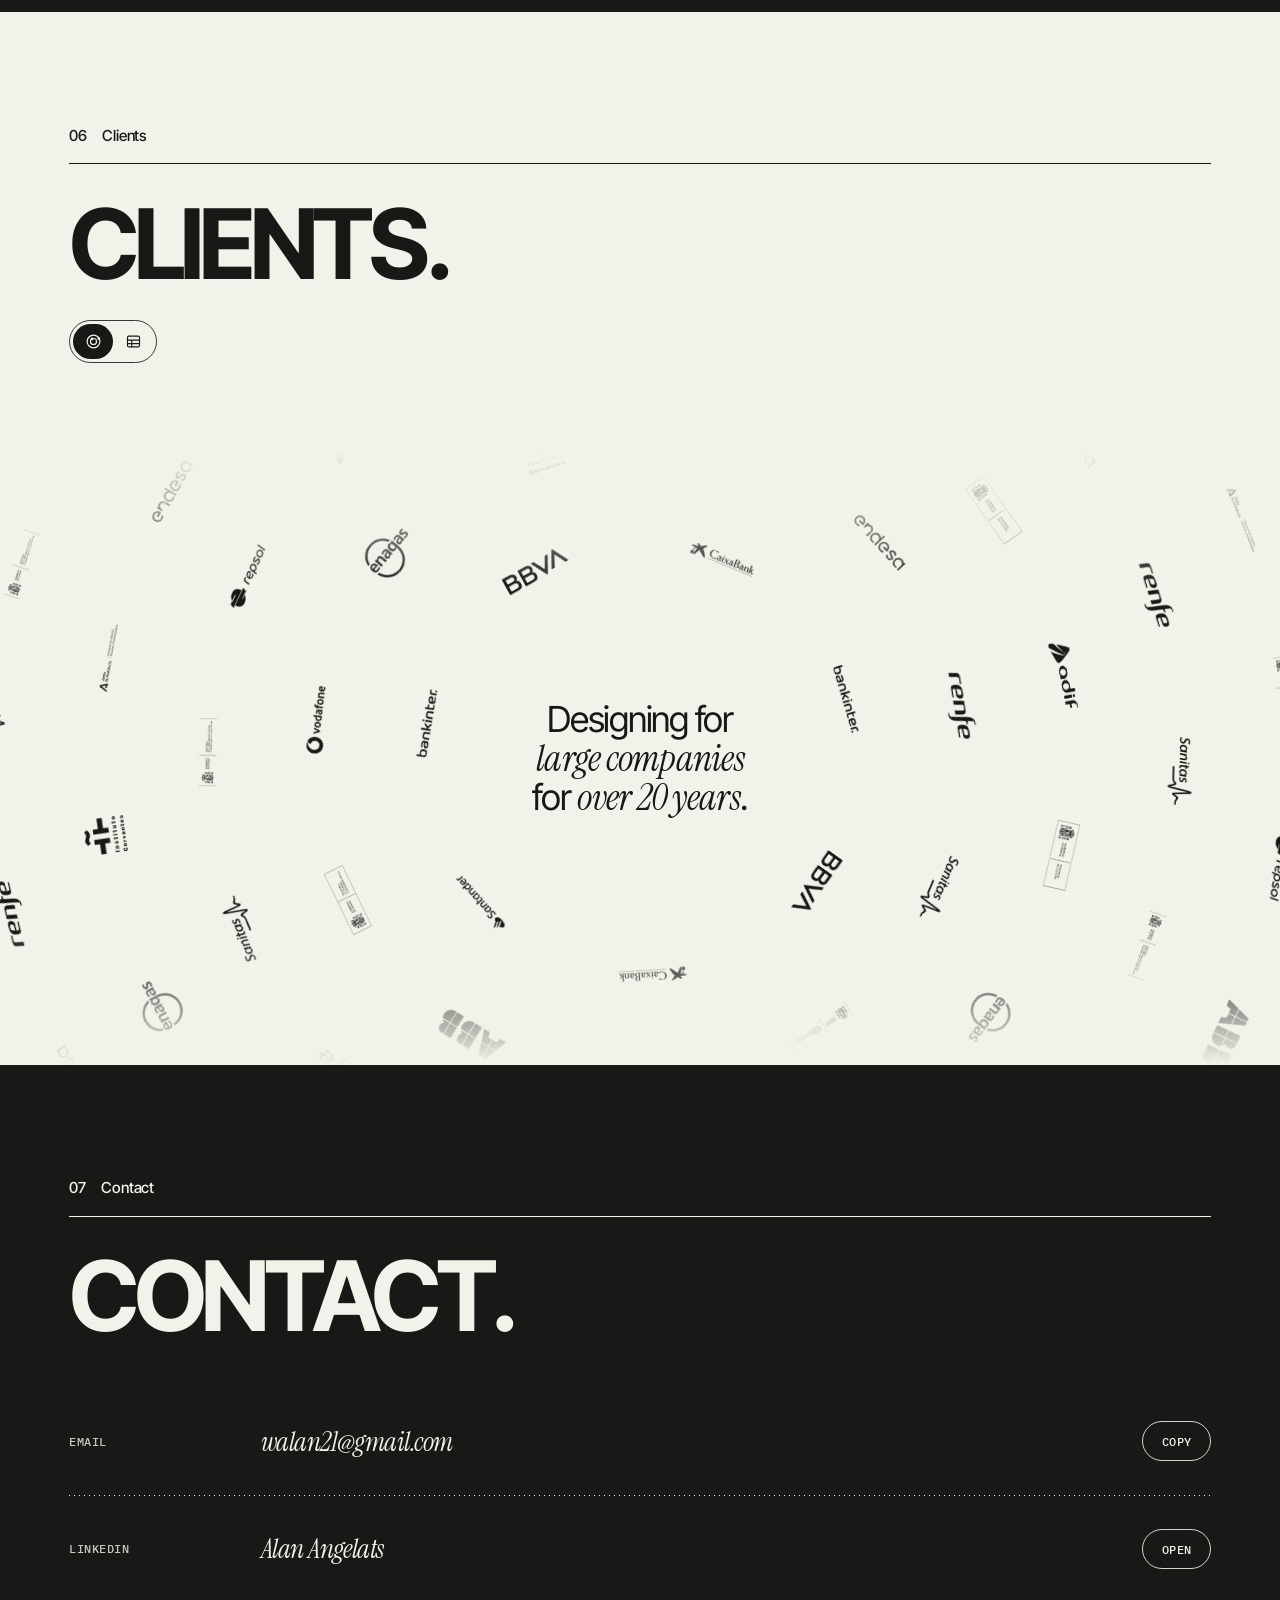
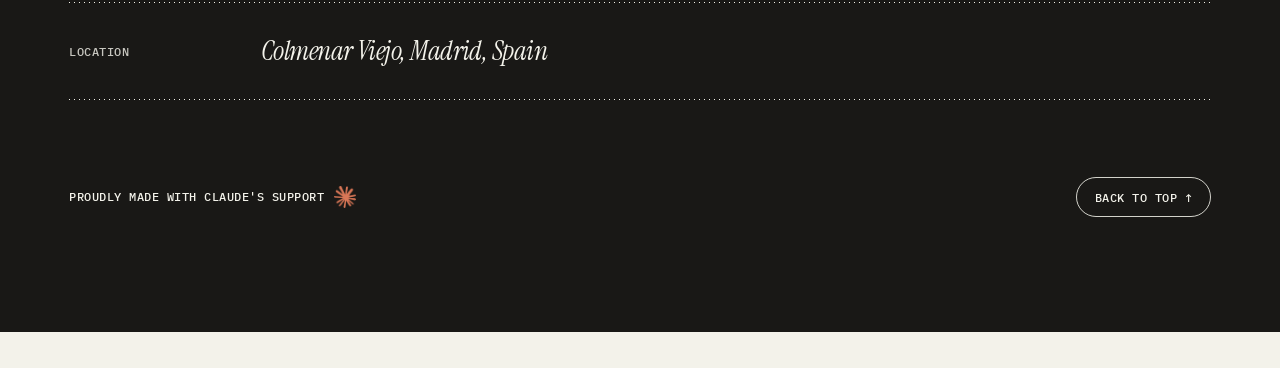
==== commit 76007f8f: "Cabecera compacta y alineada a la derecha en vista web Co-Authored-By: Claude Sonnet 5.5 <noreply@an" ====
--- a/index.html
+++ b/index.html
@@ -903,8 +903,8 @@
 .mk2{background:linear-gradient(#EAFDB7,#EAFDB7) 0 58%/0 1em no-repeat;padding:0 .14em;margin:0 -.14em;box-decoration-break:clone;-webkit-box-decoration-break:clone;transition:background-size .9s cubic-bezier(.5,0,.2,1),color .9s cubic-bezier(.5,0,.2,1)}
 .mk2.on{background-size:100% 1em;color:#191816}
 @media (prefers-reduced-motion:reduce){.mk2{transition:none;background-size:100% 1em;color:#191816}}
-/* cabecera flotante a la mitad del ancho en vista web */
-@media(min-width:901px){.hd{left:calc(50% - max(25vw,280px));right:calc(50% - max(25vw,280px))}}
+/* cabecera flotante compacta y alineada a la derecha en vista web */
+@media(min-width:901px){.hd{left:auto;right:10px;width:fit-content;justify-content:flex-start;gap:22px;padding-inline:18px}.hd-r{gap:6px}}
 </style>
 
 <div class="cur" id="cur"></div>
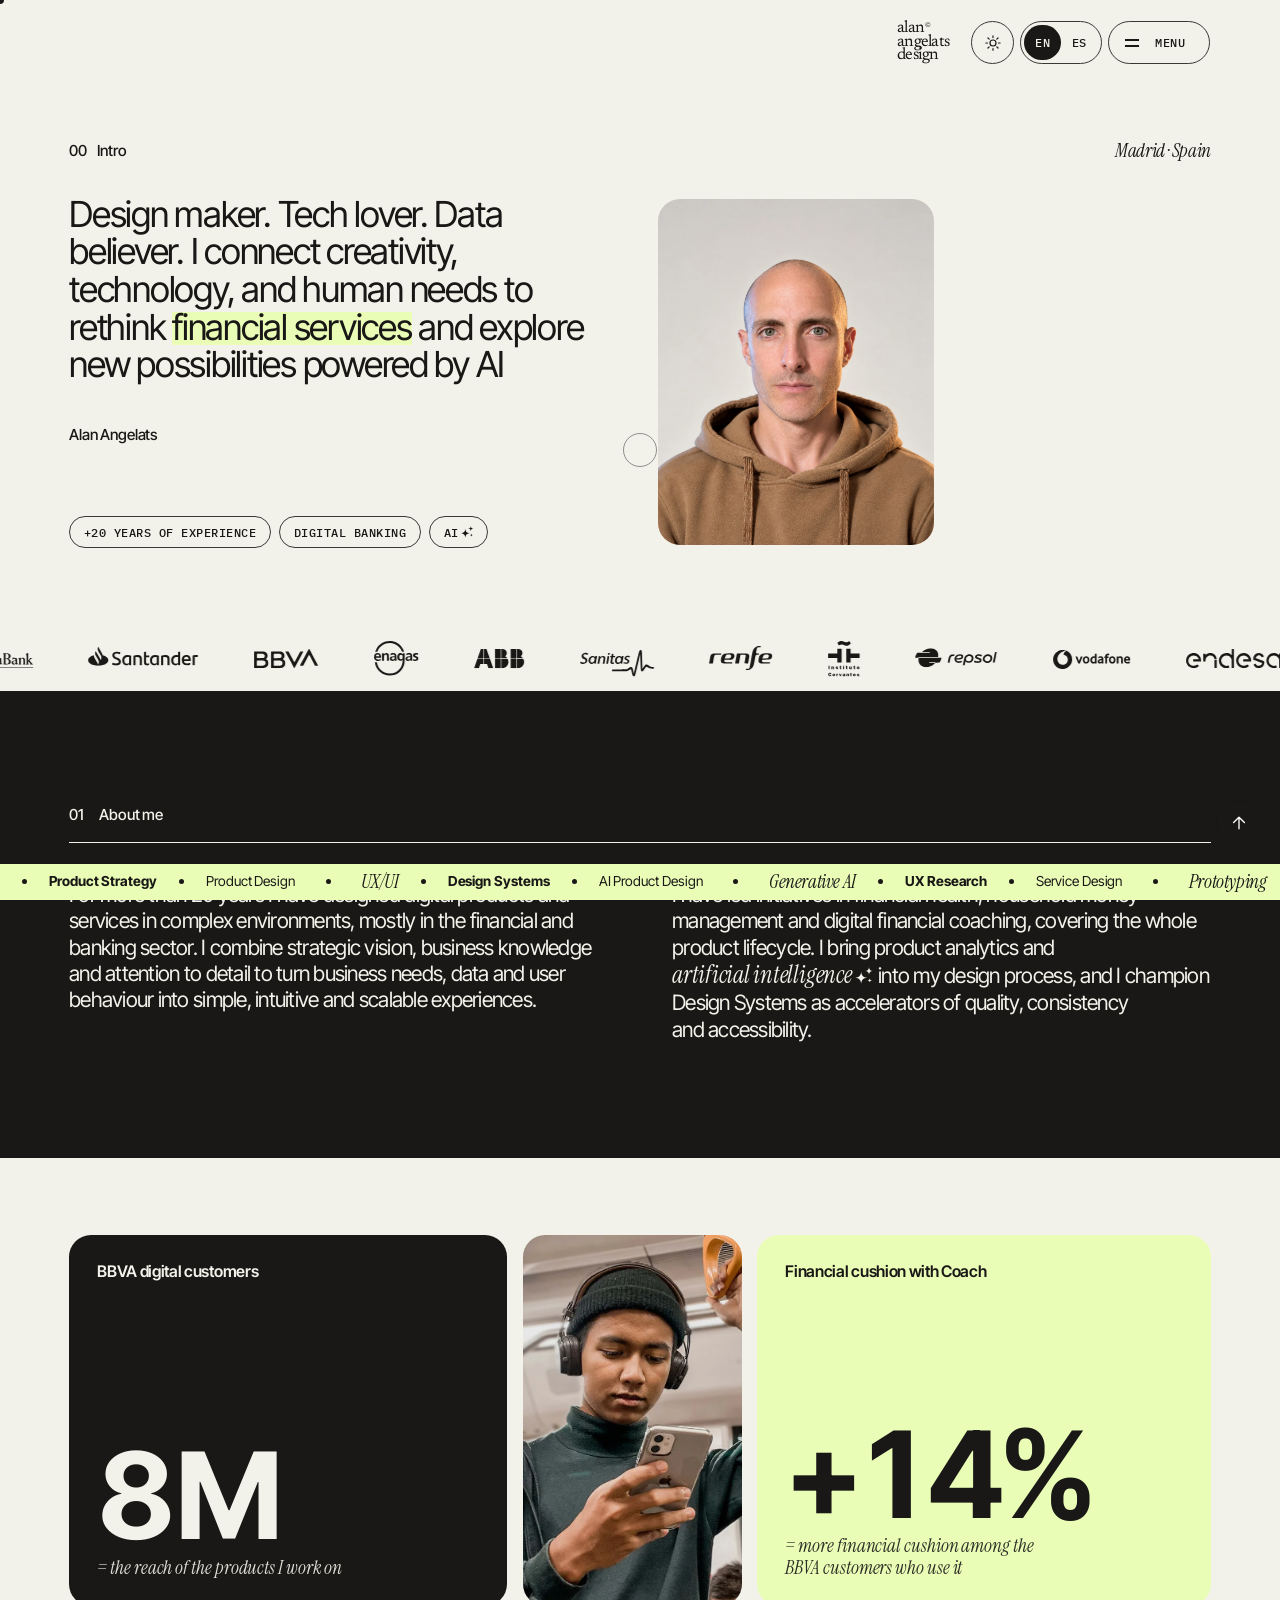
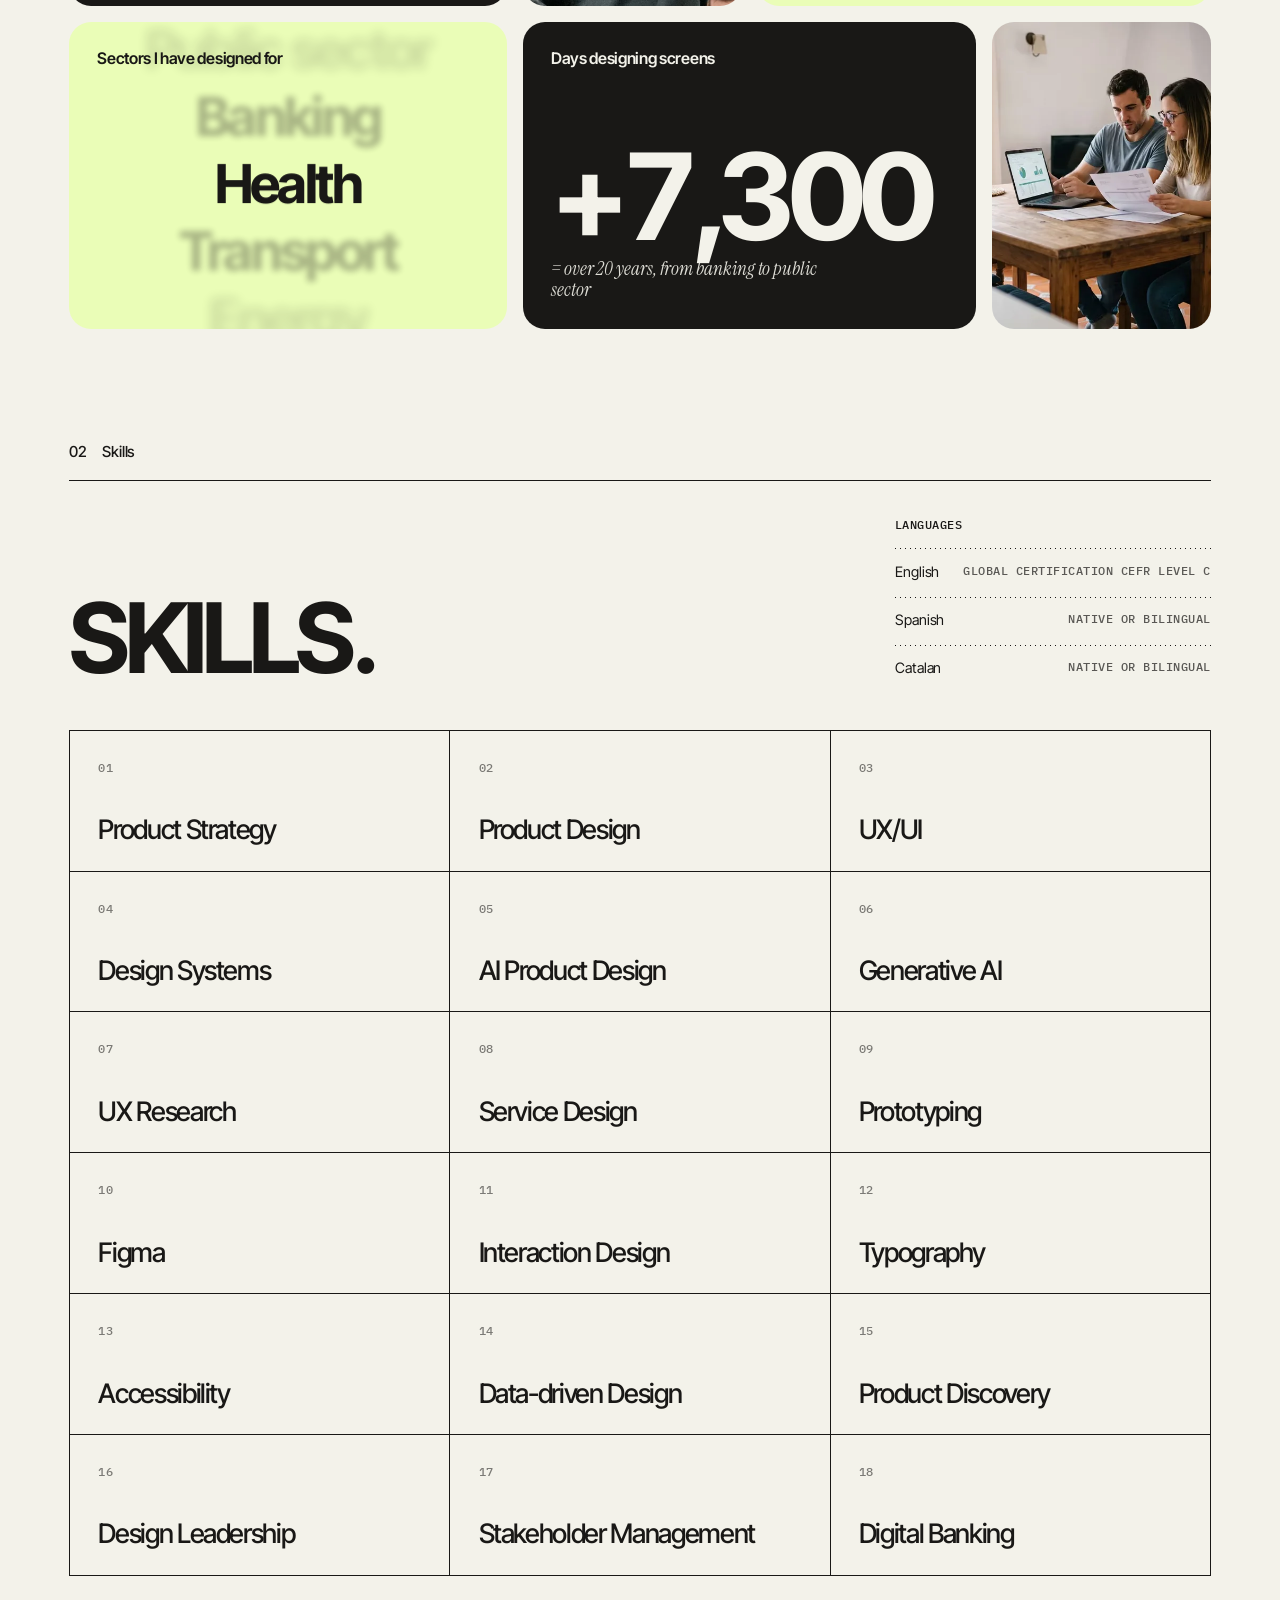
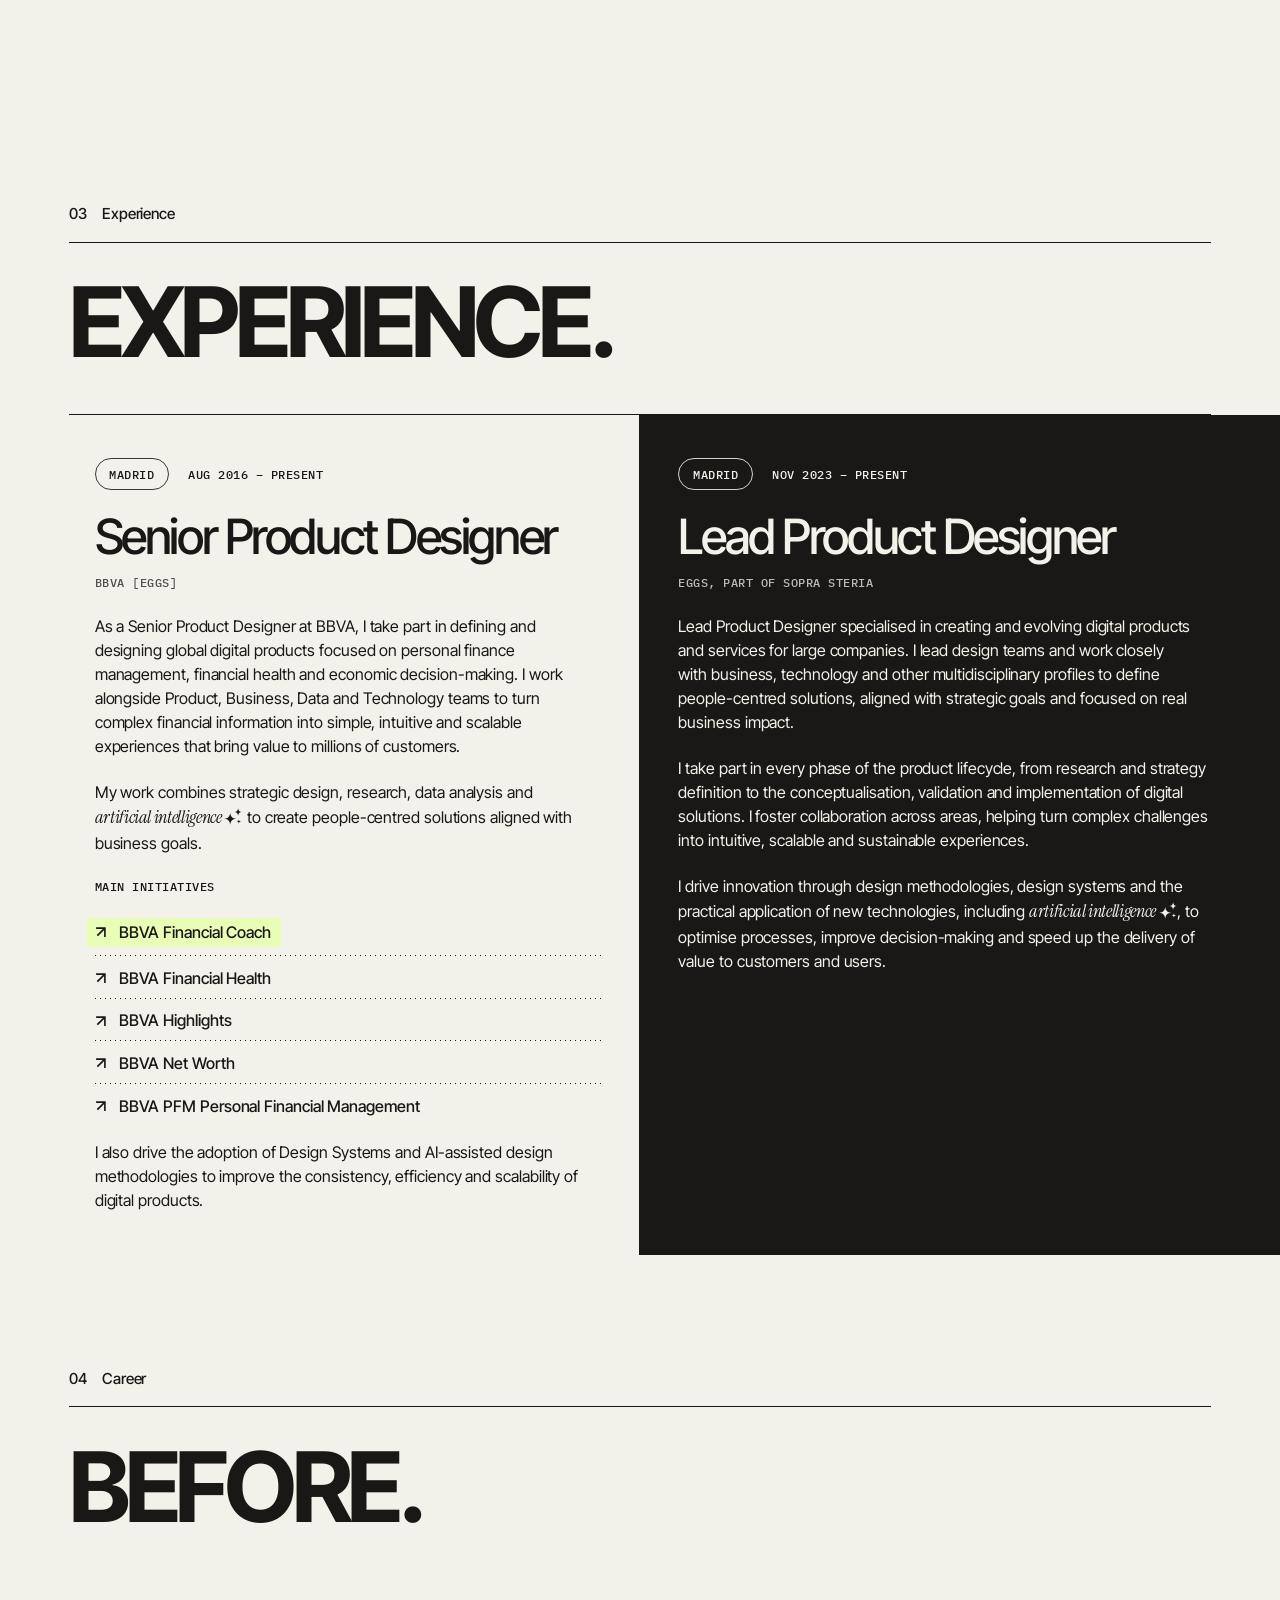
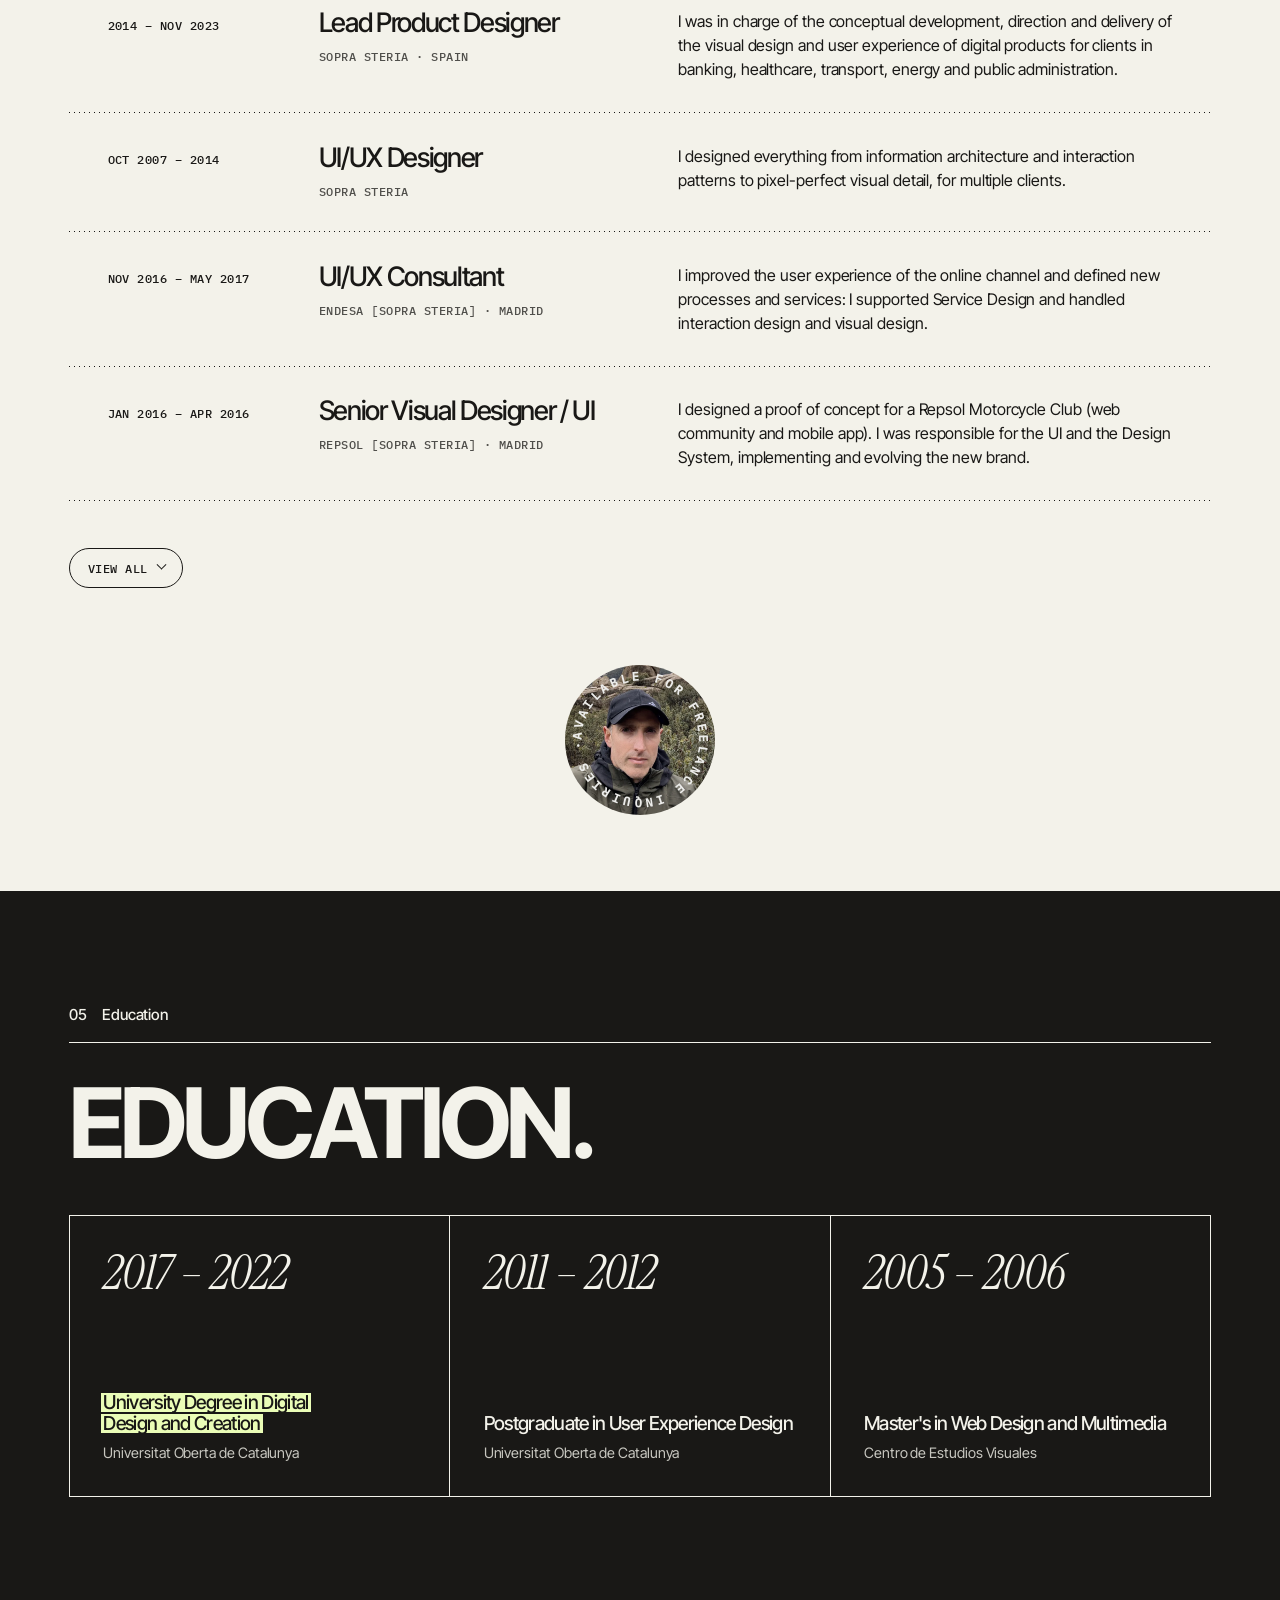
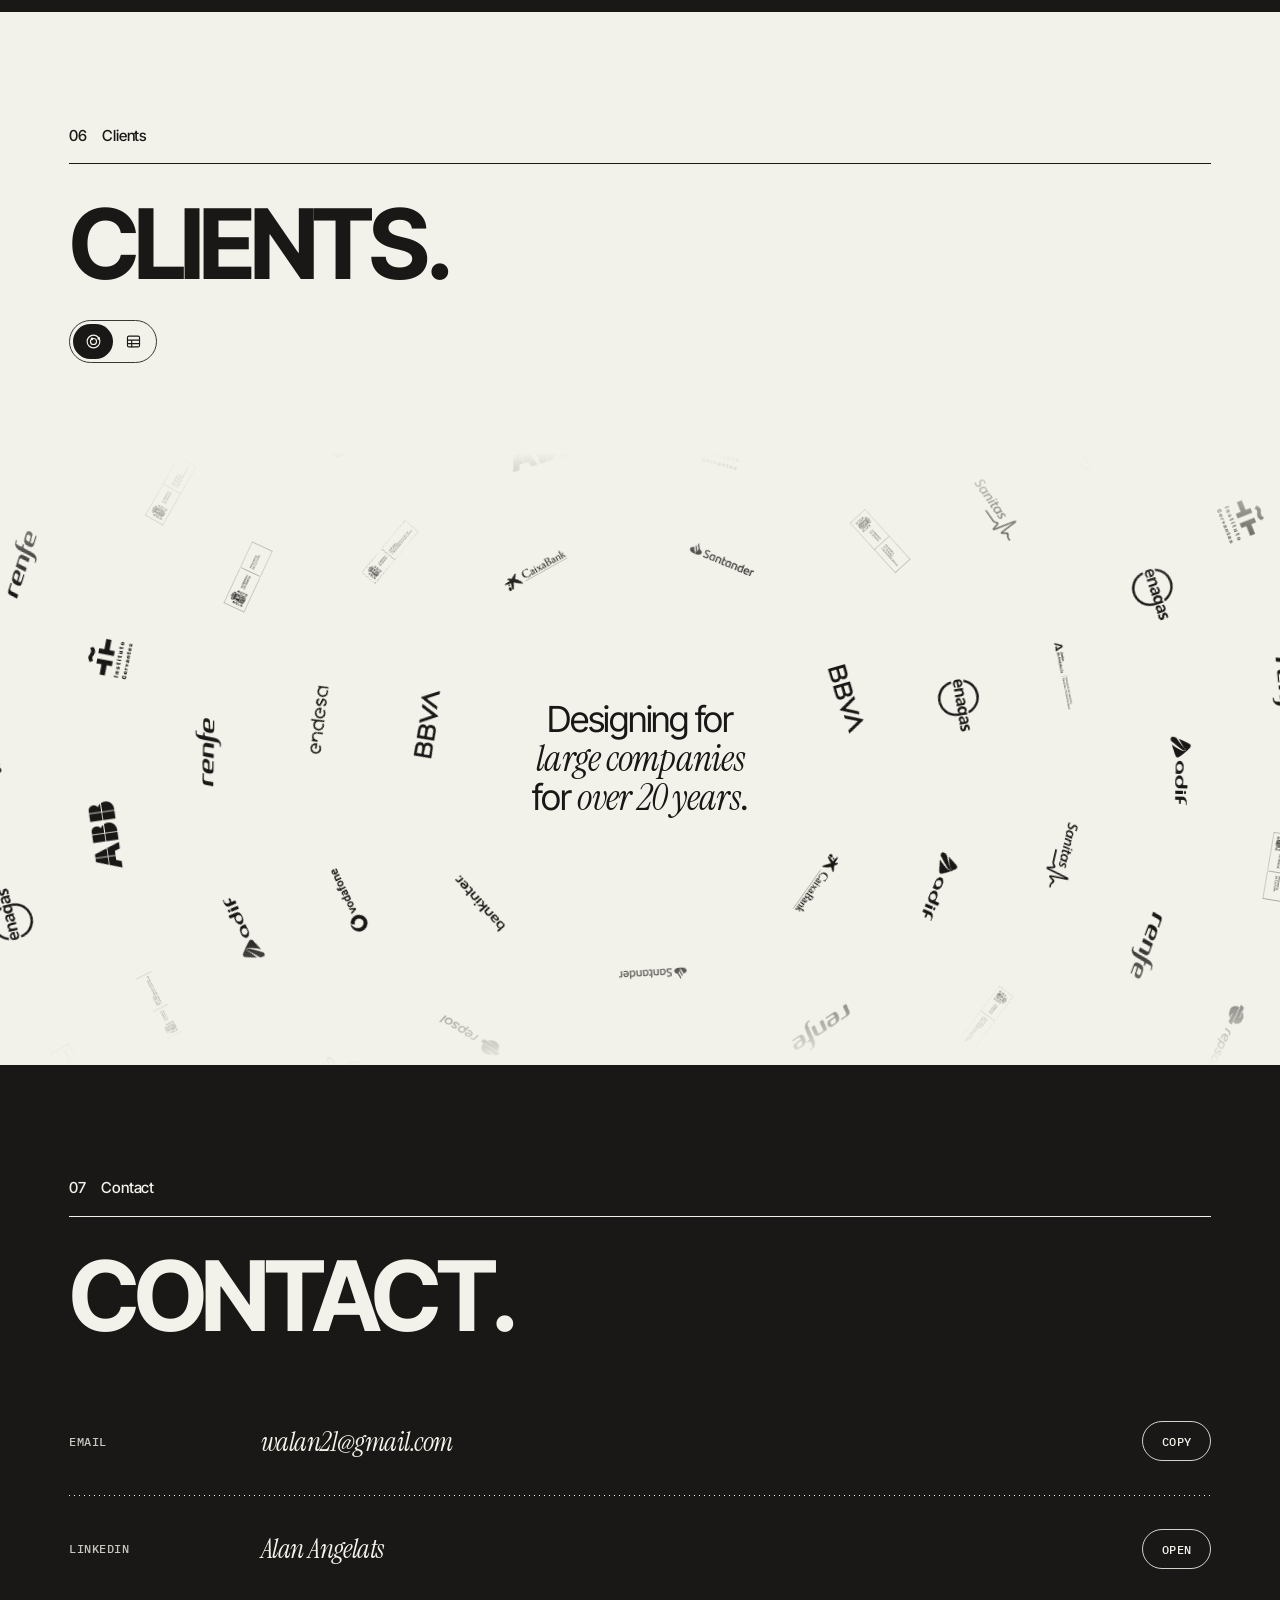
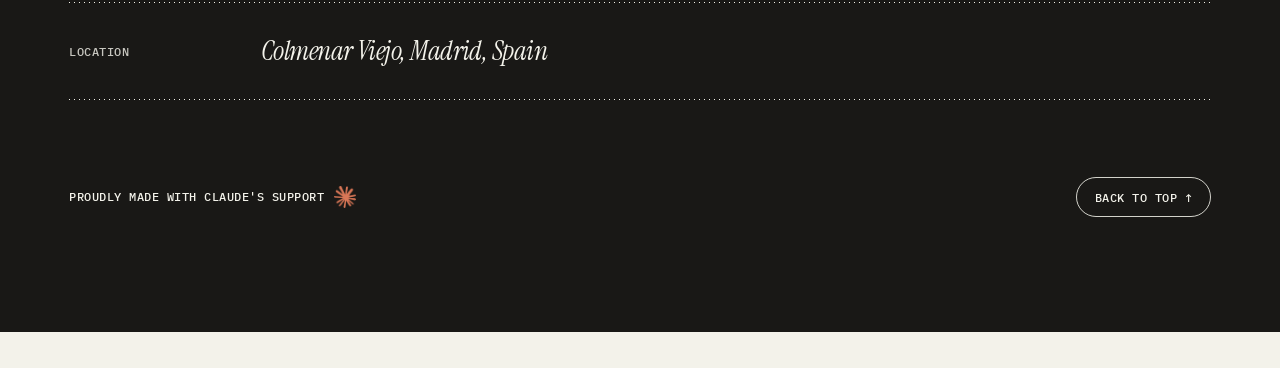
==== commit 7e47a28b: "Cabecera alineada a la derecha de la retícula principal Co-Authored-By: Claude Sonnet 5.5 <noreply@a" ====
--- a/index.html
+++ b/index.html
@@ -904,7 +904,7 @@
 .mk2.on{background-size:100% 1em;color:#191816}
 @media (prefers-reduced-motion:reduce){.mk2{transition:none;background-size:100% 1em;color:#191816}}
 /* cabecera flotante compacta y alineada a la derecha en vista web */
-@media(min-width:901px){.hd{left:auto;right:10px;width:fit-content;justify-content:flex-start;gap:22px;padding-inline:18px}.hd-r{gap:6px}}
+@media(min-width:901px){.hd{left:auto;right:calc(max(0px,(100vw - 1900px)/2) + var(--wp) - 18px);width:fit-content;justify-content:flex-start;gap:22px;padding-inline:18px}.hd-r{gap:6px}}
 </style>
 
 <div class="cur" id="cur"></div>
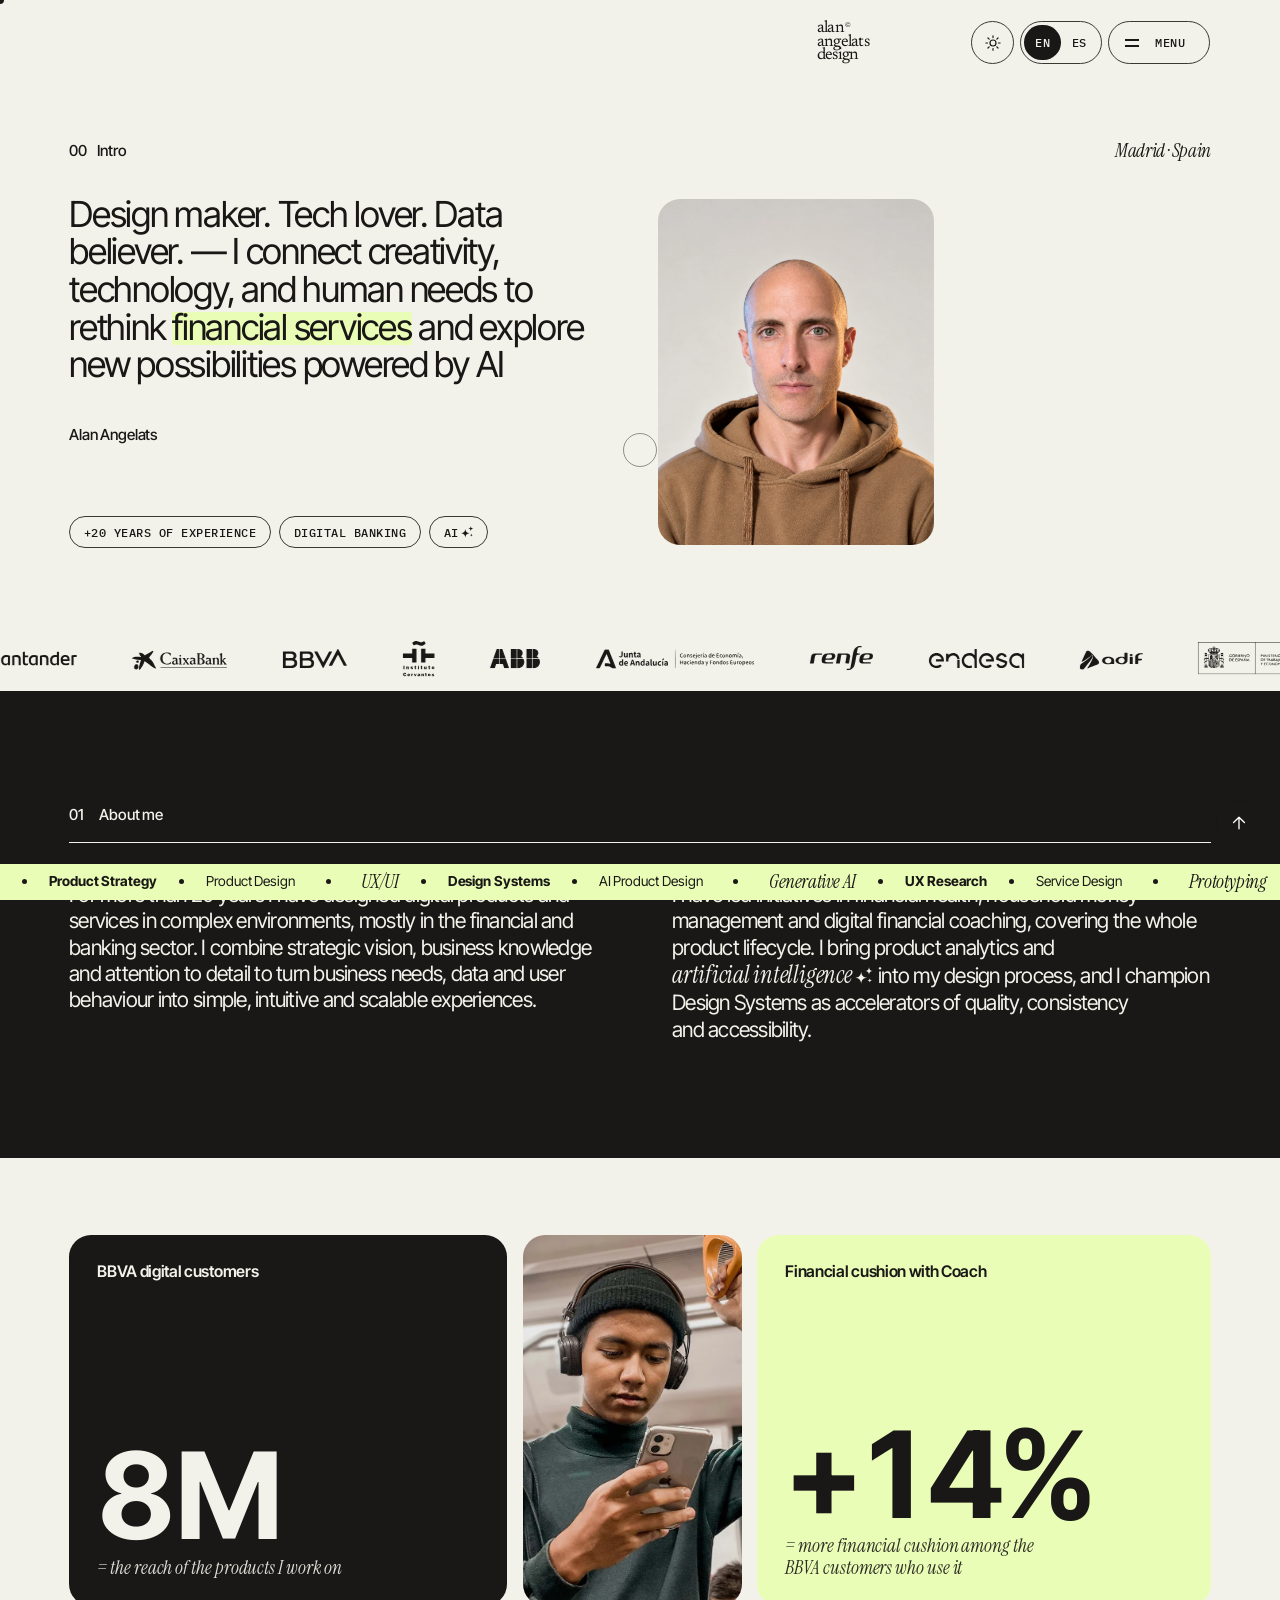
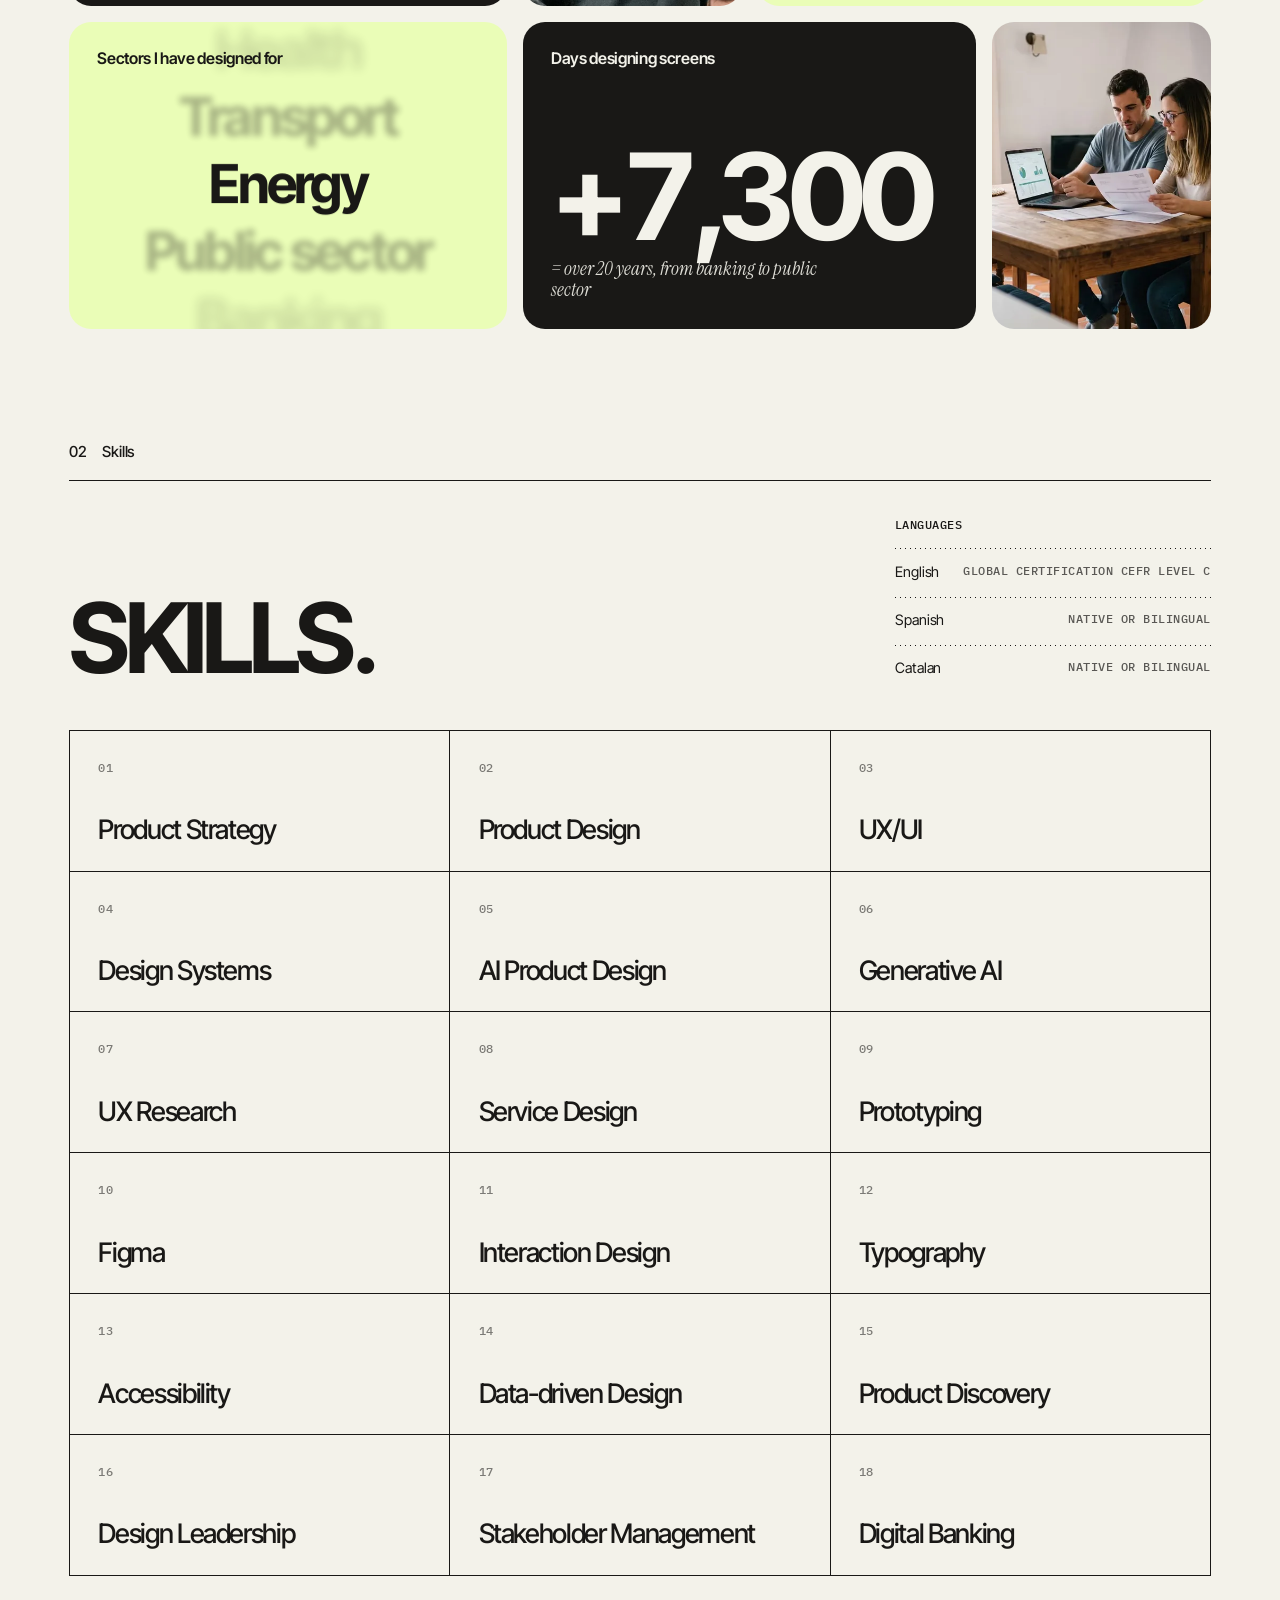
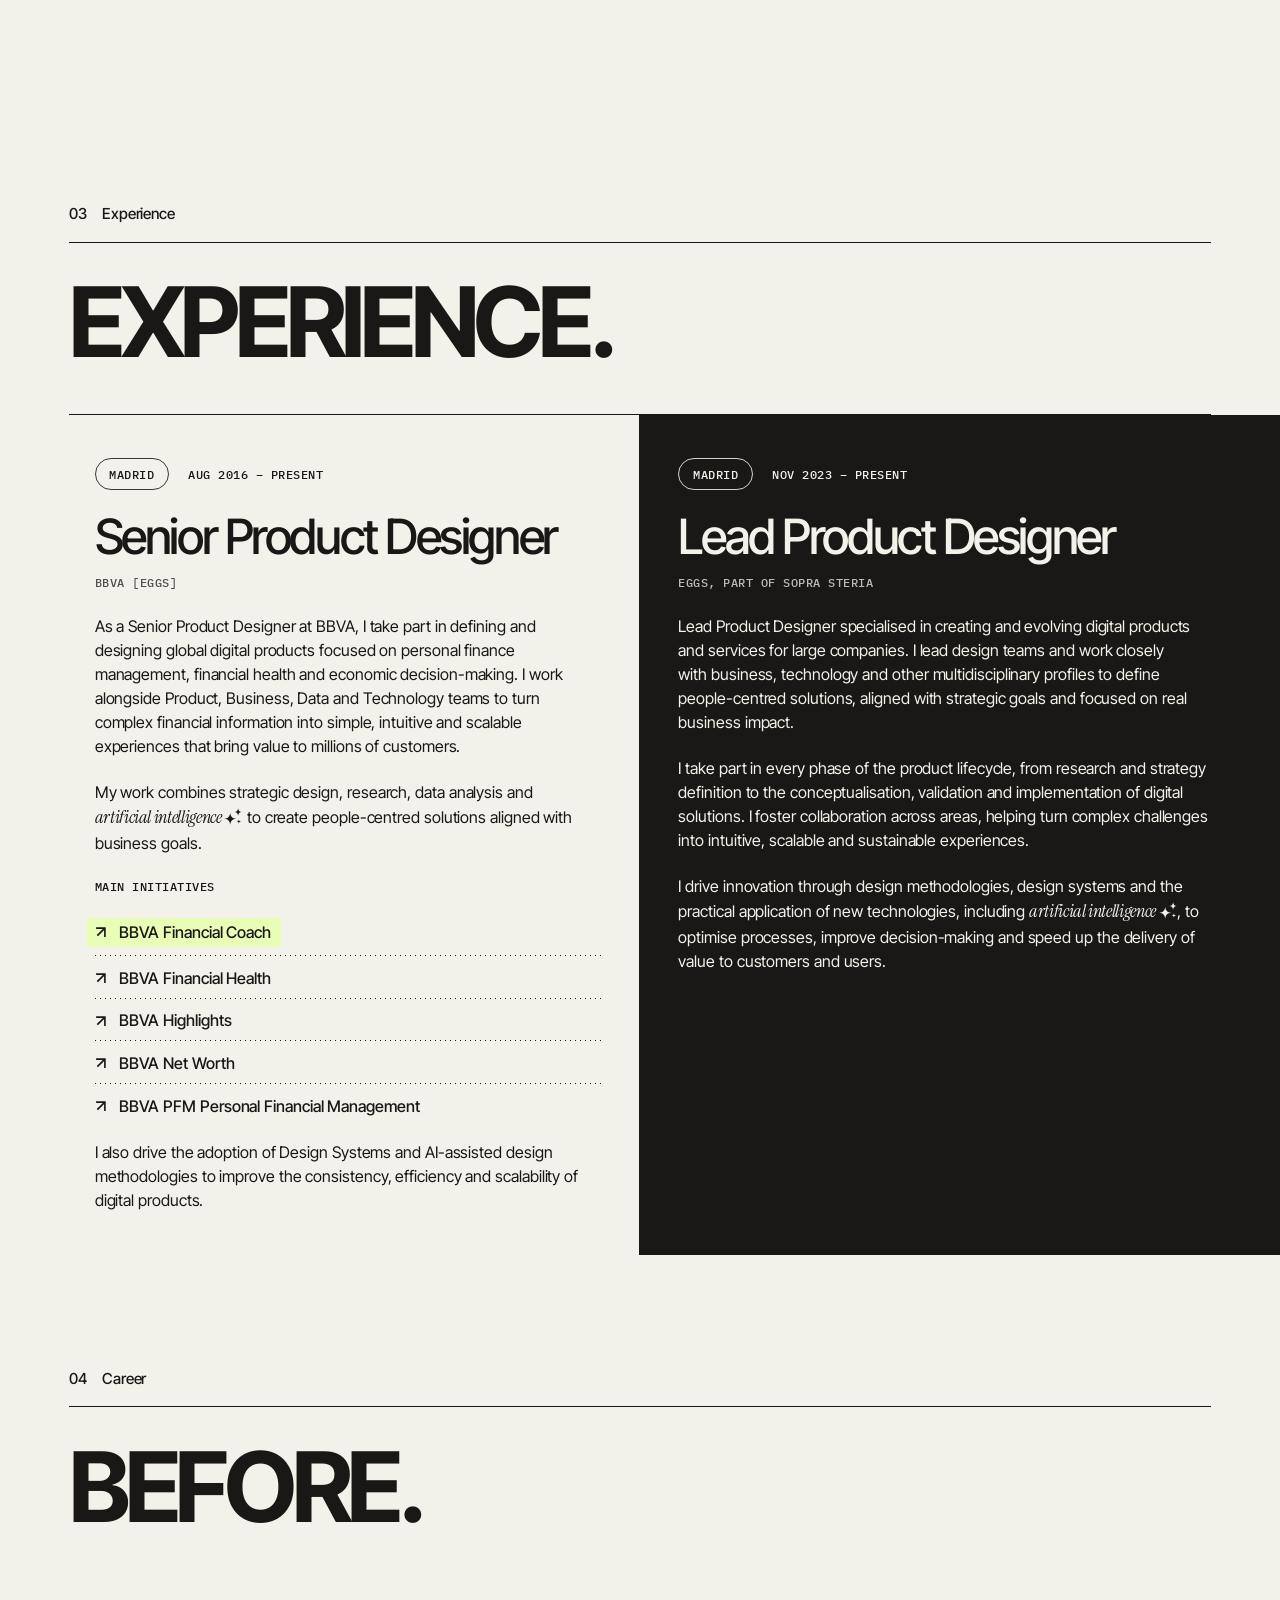
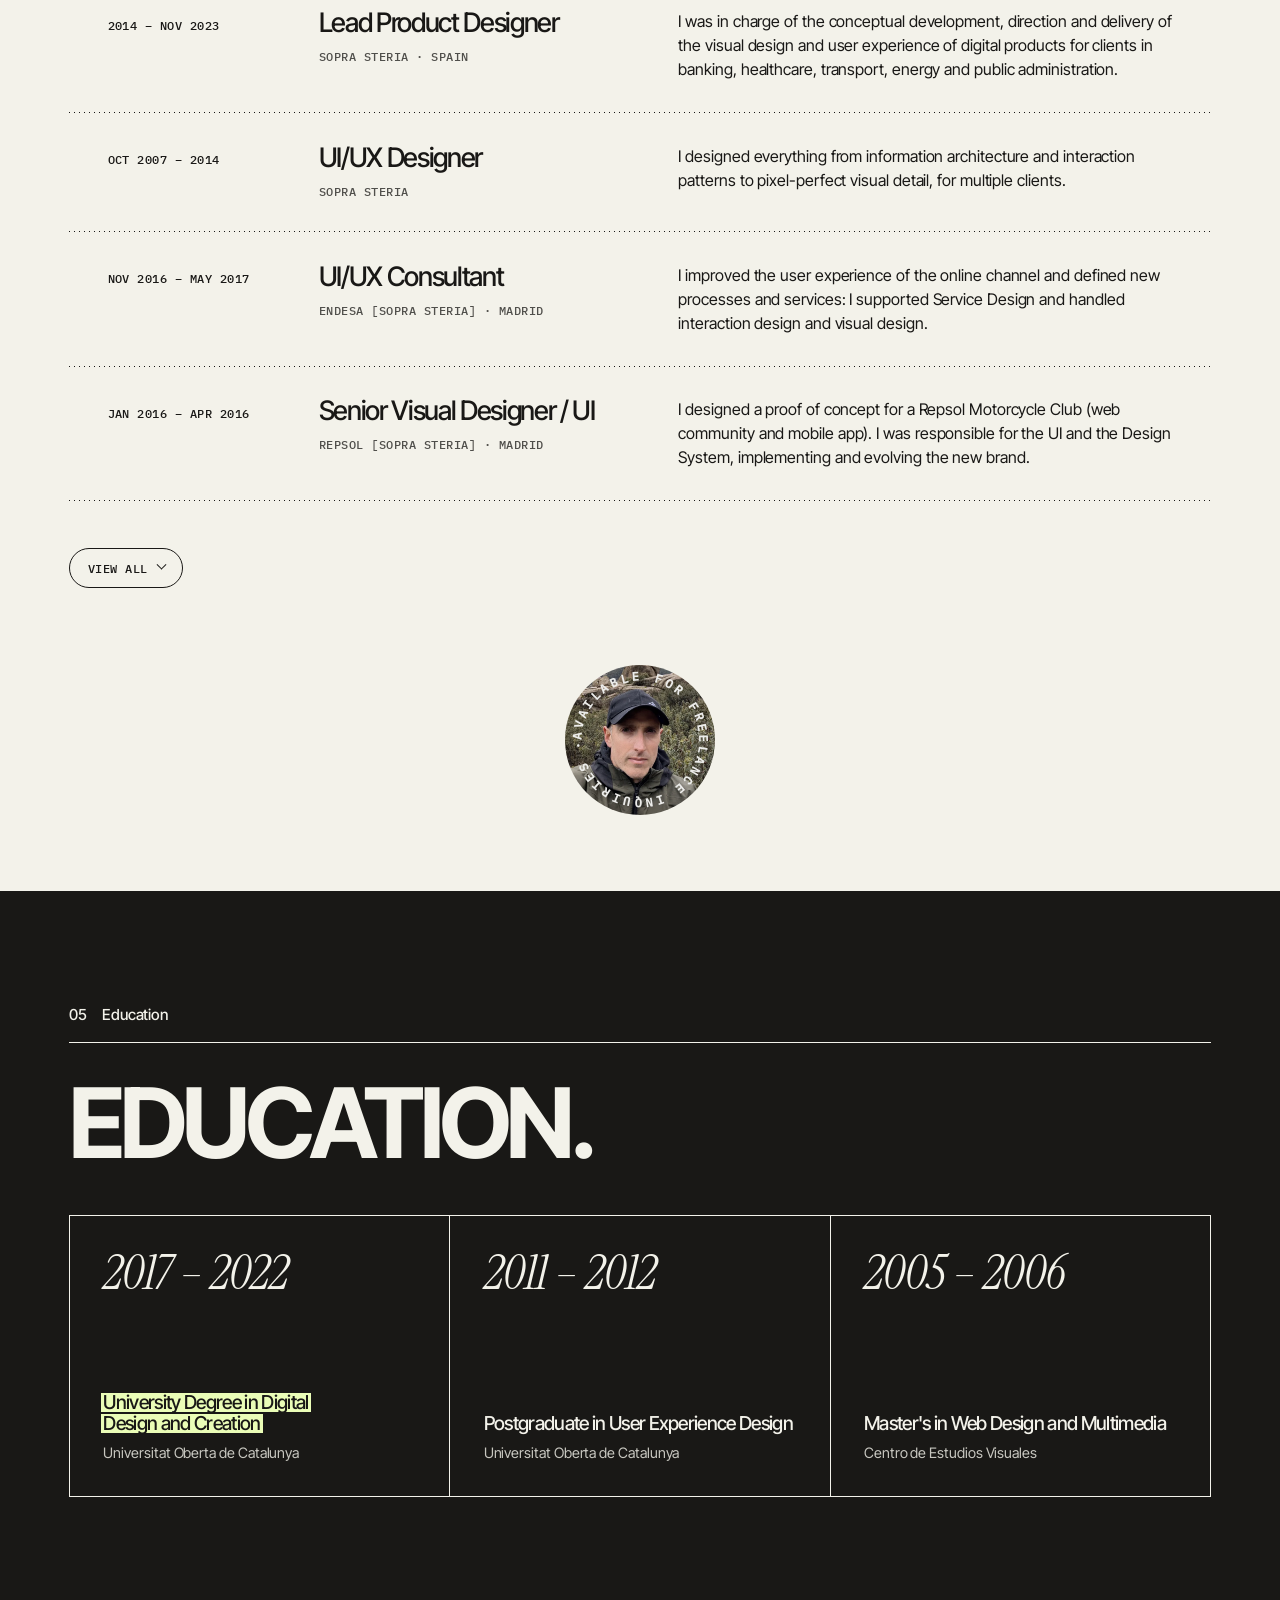
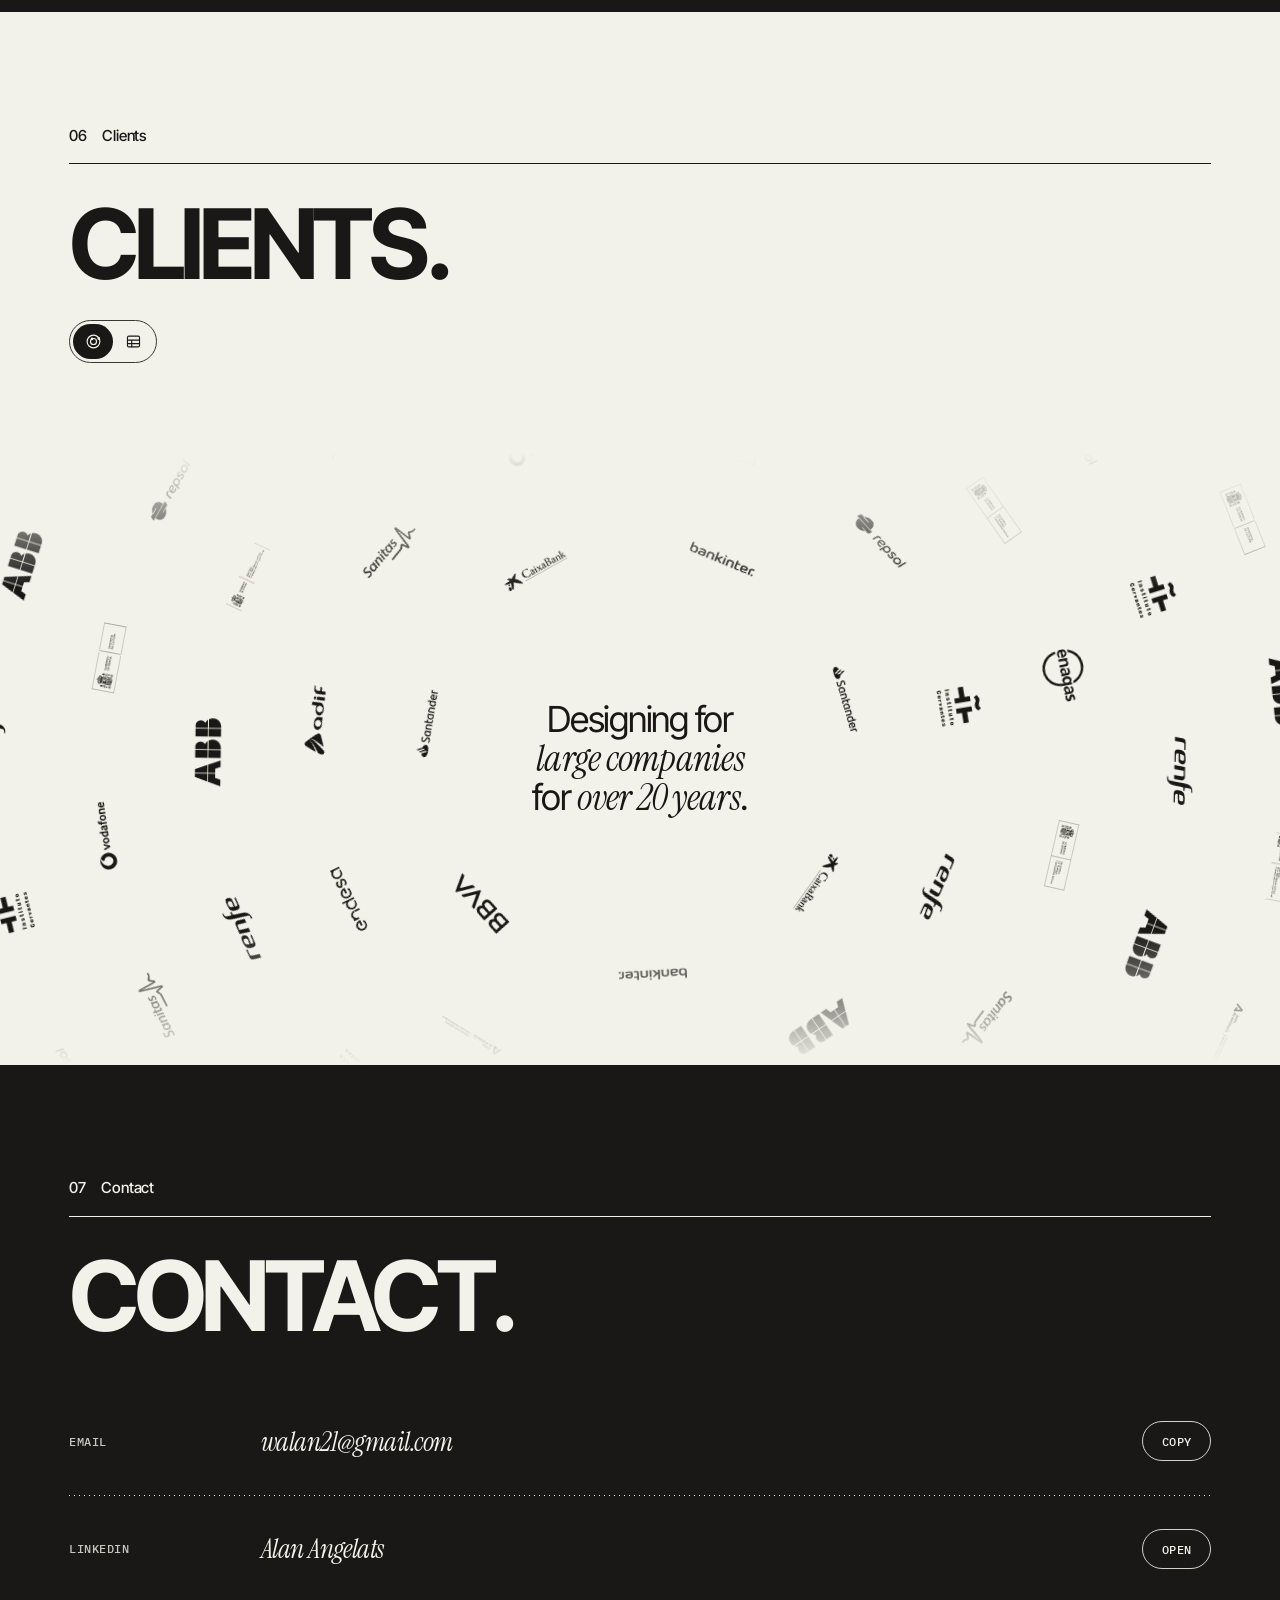
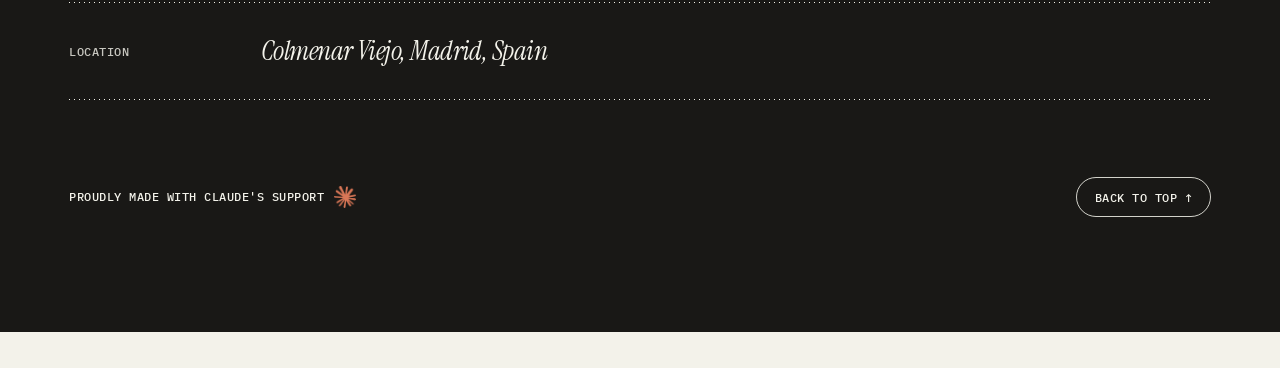
==== commit 0b12e2d0: "Guión largo en la intro (ES/EN) y cabecera un 20% más ancha Co-Authored-By: Claude Sonnet 5.5 <norep" ====
--- a/index.html
+++ b/index.html
@@ -904,7 +904,7 @@
 .mk2.on{background-size:100% 1em;color:#191816}
 @media (prefers-reduced-motion:reduce){.mk2{transition:none;background-size:100% 1em;color:#191816}}
 /* cabecera flotante compacta y alineada a la derecha en vista web */
-@media(min-width:901px){.hd{left:auto;right:calc(max(0px,(100vw - 1900px)/2) + var(--wp) - 18px);width:fit-content;justify-content:flex-start;gap:22px;padding-inline:18px}.hd-r{gap:6px}}
+@media(min-width:901px){.hd{left:auto;right:calc(max(0px,(100vw - 1900px)/2) + var(--wp) - 18px);width:431px;justify-content:space-between;gap:22px;padding-inline:18px}.hd-r{gap:6px}}
 </style>
 
 <div class="cur" id="cur"></div>
@@ -945,7 +945,7 @@
     <div class="hello"><span class="tag"><b>00</b>Intro</span><span class="tag">Madrid · España</span></div>
     <div class="hero-row">
       <div class="hero-main">
-        <div class="name ih" id="name"><h1><span>Creativo por vocación. Tecnológico por pasión. Analítico por convicción.</span> <span>Combino diseño, tecnología y visión humana para transformar los</span> <em class="hl">servicios financieros</em> <span>y explorar nuevas posibilidades con IA</span><span class="copy" id="copy" hidden><svg viewBox="0 0 100 100"><use href="#cc"/></svg></span></h1></div>
+        <div class="name ih" id="name"><h1><span>Creativo por vocación. Tecnológico por pasión. Analítico por convicción. —</span> <span>Combino diseño, tecnología y visión humana para transformar los</span> <em class="hl">servicios financieros</em> <span>y explorar nuevas posibilidades con IA</span><span class="copy" id="copy" hidden><svg viewBox="0 0 100 100"><use href="#cc"/></svg></span></h1></div>
         <p class="sign">Alan Angelats</p>
         <div class="role rv" data-rv>
           <div class="role-top">
@@ -1377,7 +1377,7 @@
   var D={
    'Diseño con Inteligencia Artificial':'Artificial Intelligence Design','Experiencia de usuario':'User Experience','Diseñador visual':'Visual Designer','Sistemas de diseño':'Design Systems','Tecnología e innovación':'Technology & Innovation',
    'Cerrar':'Close','sobre mí':'about me','skills':'skills','experiencia':'experience','trayectoria':'career','educación':'education','clientes':'clients','contacto':'contact',
-   'Creativo por vocación. Tecnológico por pasión. Analítico por convicción.':'Design maker. Tech lover. Data believer.','Combino diseño, tecnología y visión humana para transformar los':'I connect creativity, technology, and human needs to rethink','servicios financieros':'financial services','y explorar nuevas posibilidades con IA':'and explore new possibilities powered by AI','Madrid · España':'Madrid · Spain','+20 años de experiencia':'+20 years of experience','Banca digital':'Digital banking','IA':'AI',
+   'Creativo por vocación. Tecnológico por pasión. Analítico por convicción. —':'Design maker. Tech lover. Data believer. —','Combino diseño, tecnología y visión humana para transformar los':'I connect creativity, technology, and human needs to rethink','servicios financieros':'financial services','y explorar nuevas posibilidades con IA':'and explore new possibilities powered by AI','Madrid · España':'Madrid · Spain','+20 años de experiencia':'+20 years of experience','Banca digital':'Digital banking','IA':'AI',
    'Clientes digitales de BBVA':'BBVA digital customers','= el alcance de los productos en los que trabajo':'= the reach of the products I work on','Colchón financiero con Coach':'Financial cushion with Coach','= más de colchón financiero en los clientes de BBVA que lo usan':'= more financial cushion among the BBVA customers who use it','Sectores donde he diseñado':'Sectors I have designed for','Banca':'Banking','Salud':'Health','Transporte':'Transport','Energía':'Energy','Administración pública':'Public sector','Días diseñando pantallas':'Days designing screens','= más de 20 años, de la banca a la administración pública':'= over 20 years, from banking to public sector','foto':'photo',
    'Sobre mí':'About me',
    'Llevo más de 20 años diseñando productos y servicios digitales en entornos complejos, sobre todo en el sector financiero y bancario. Combino visión estratégica, conocimiento del negocio y atención al detalle para convertir necesidades de negocio, datos y comportamiento de los usuarios en experiencias simples, intuitivas y escalables.':'For more than 20 years I have designed digital products and services in complex environments, mostly in the financial and banking sector. I combine strategic vision, business knowledge and attention to detail to turn business needs, data and user behaviour into simple, intuitive and scalable experiences.',
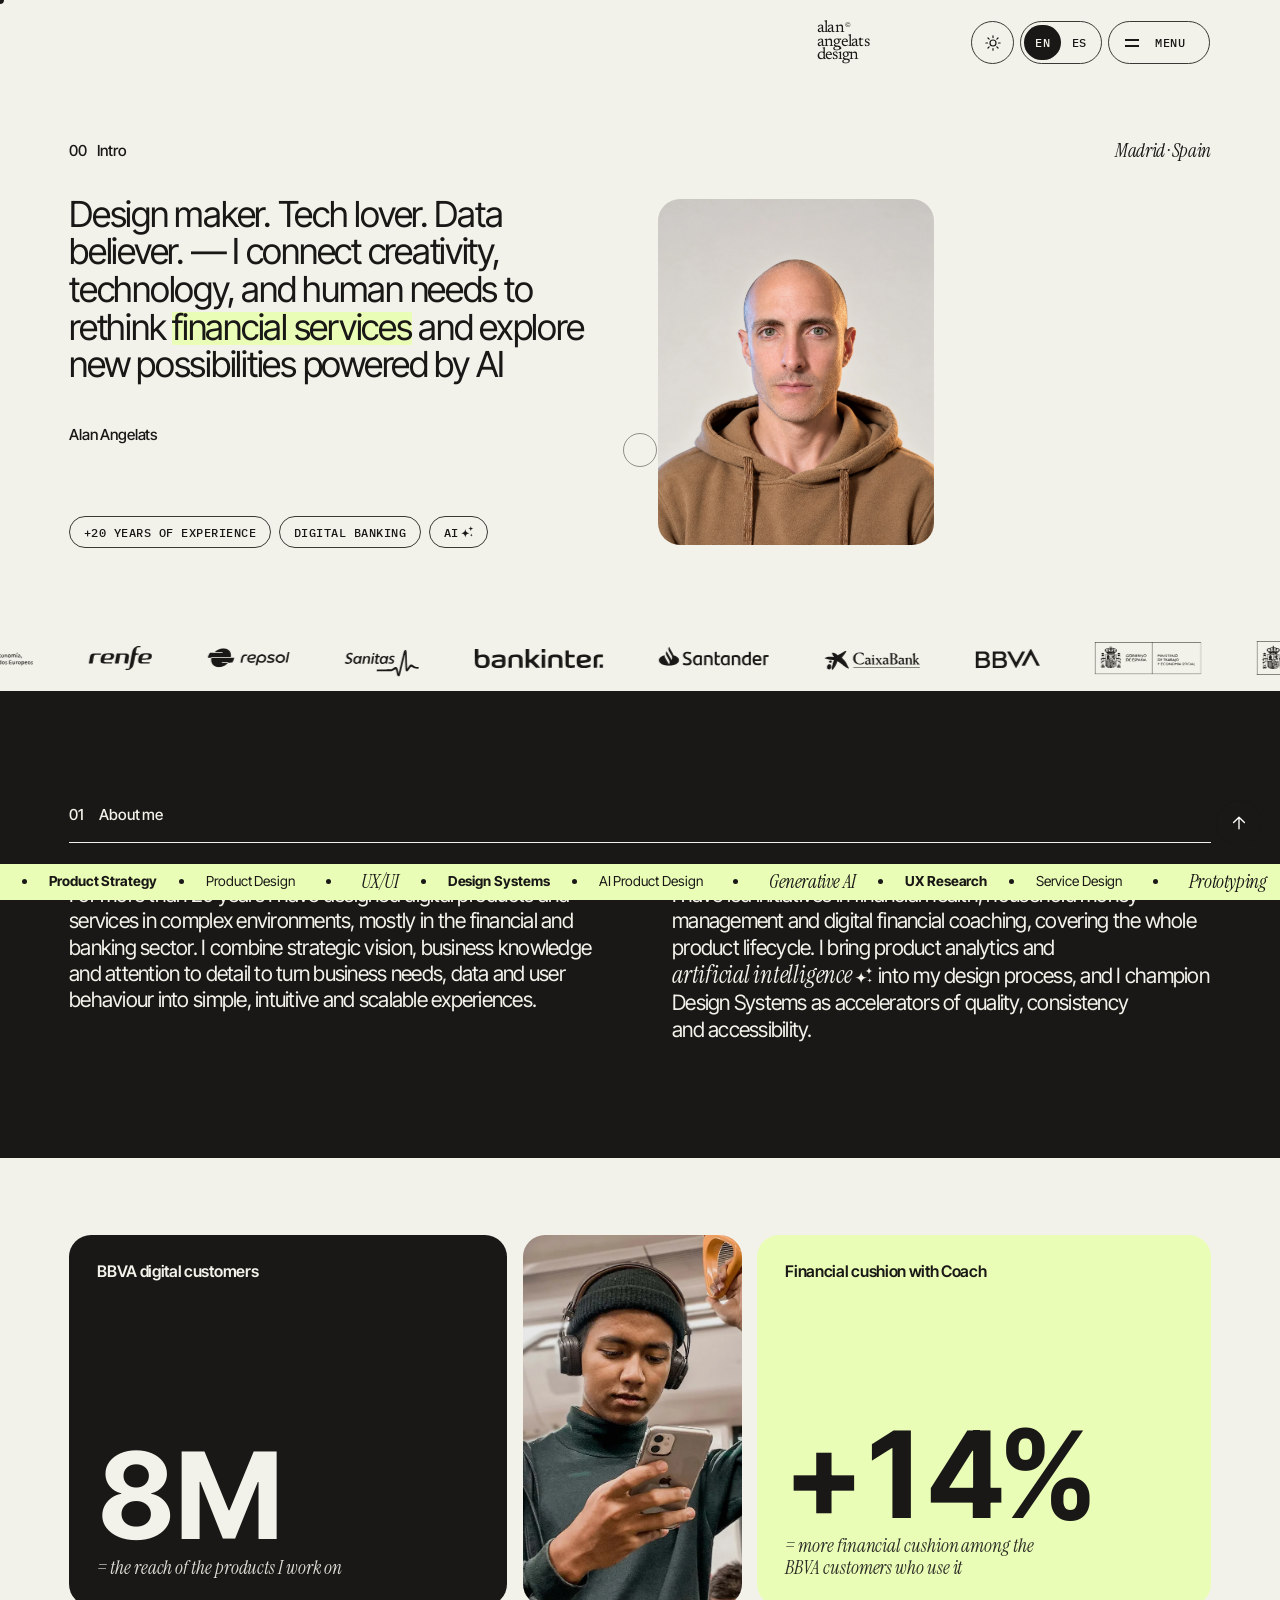
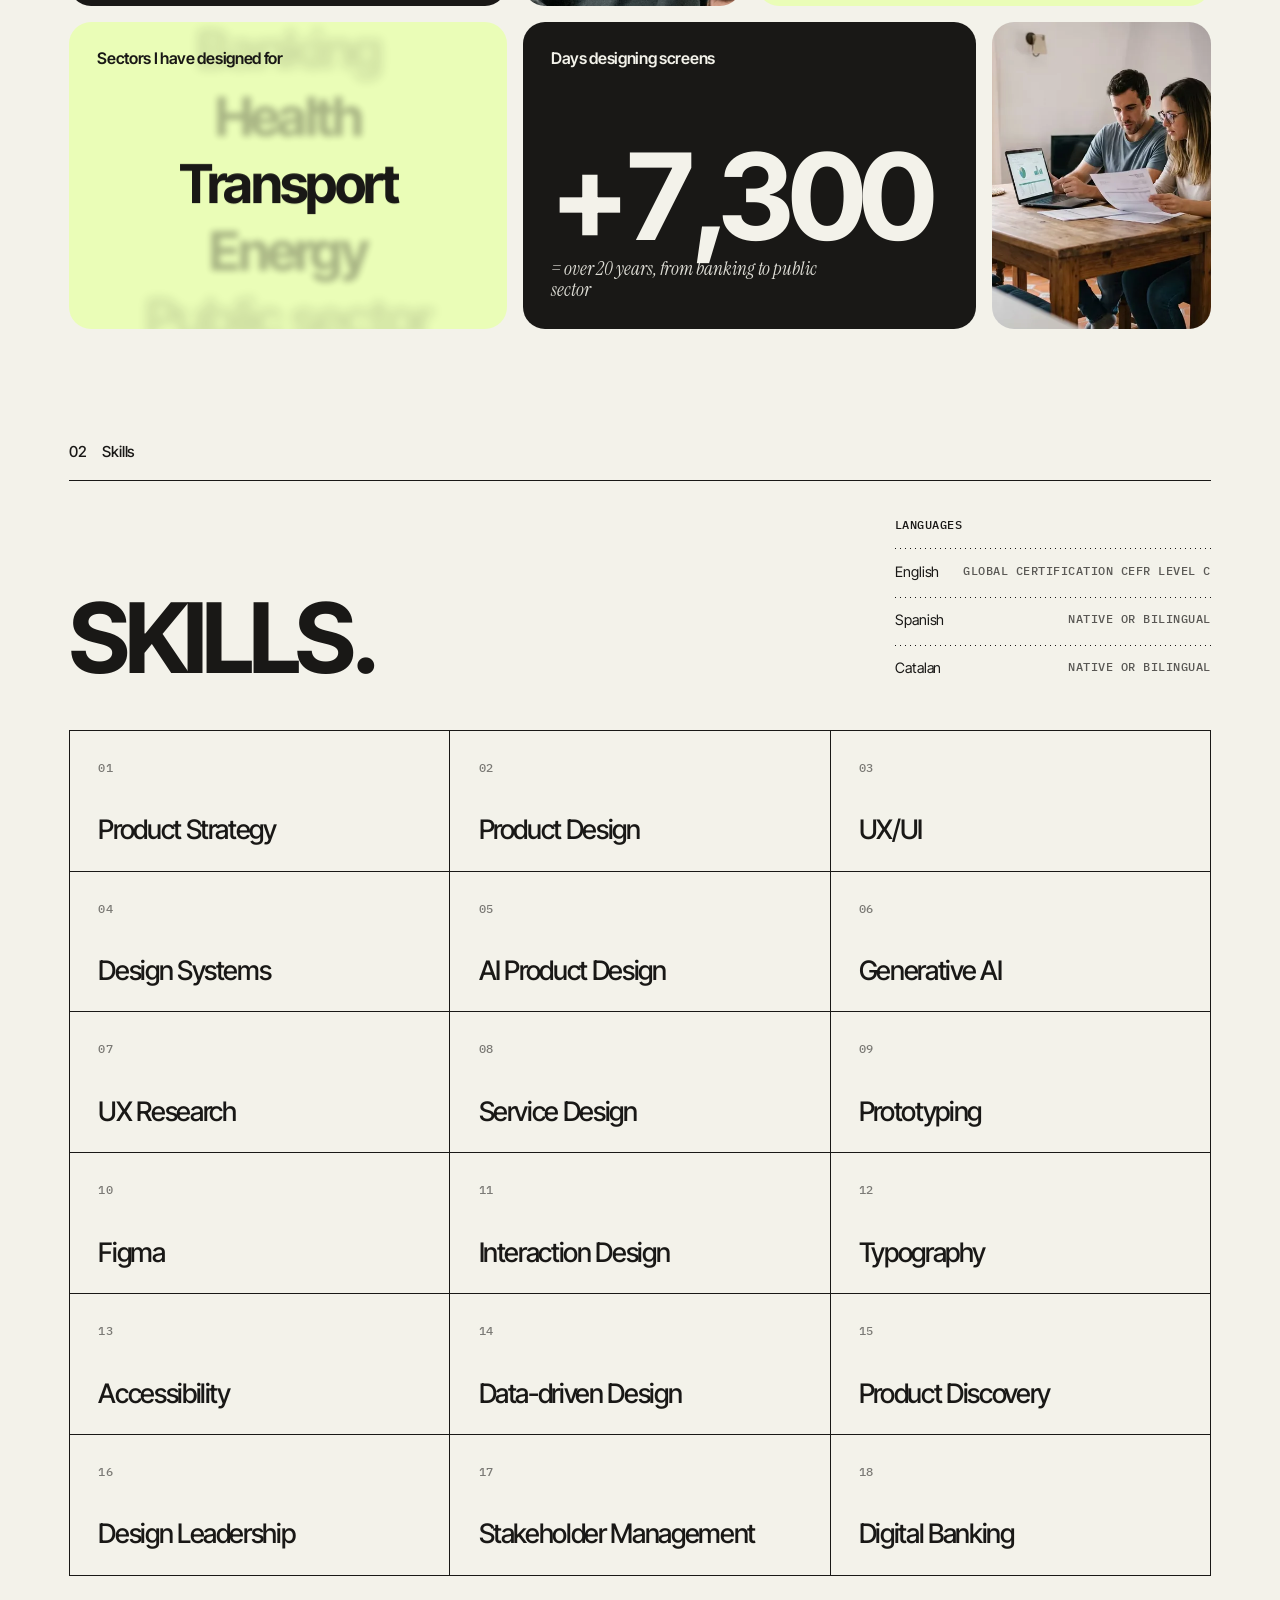
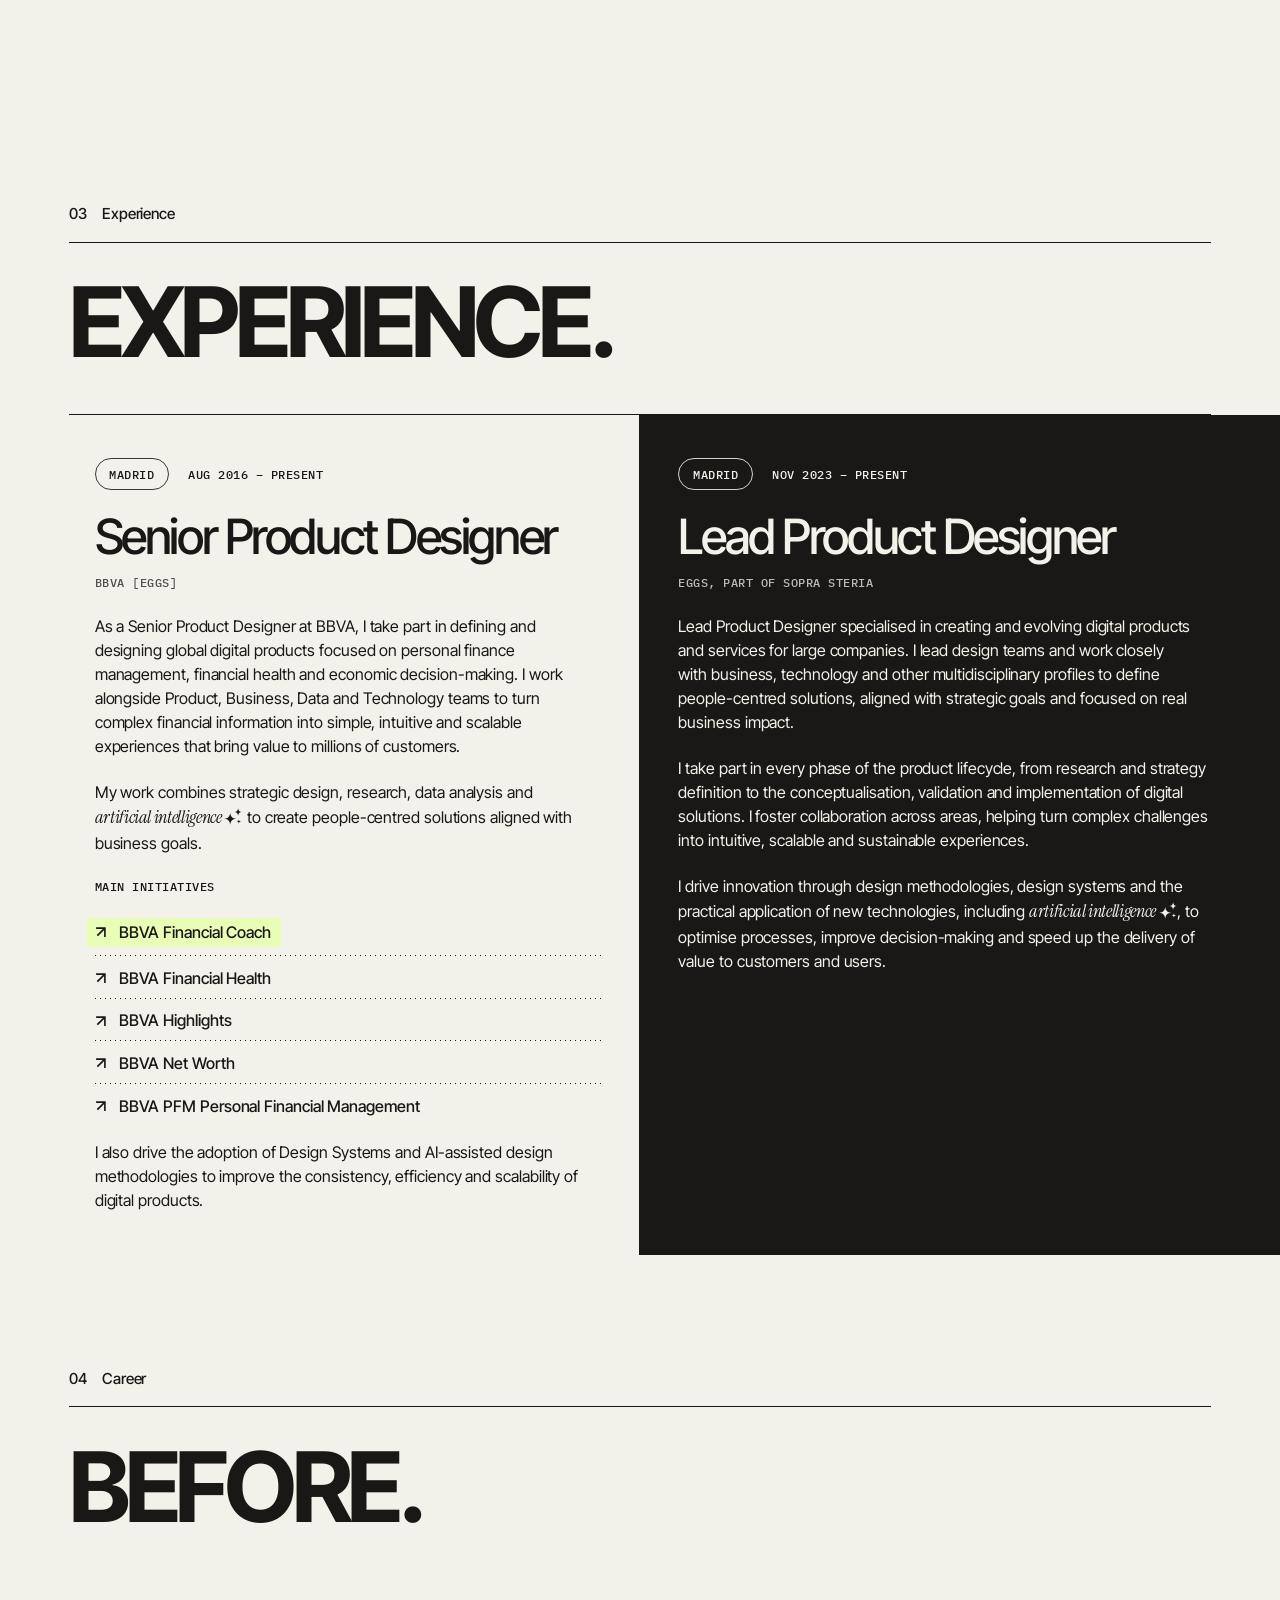
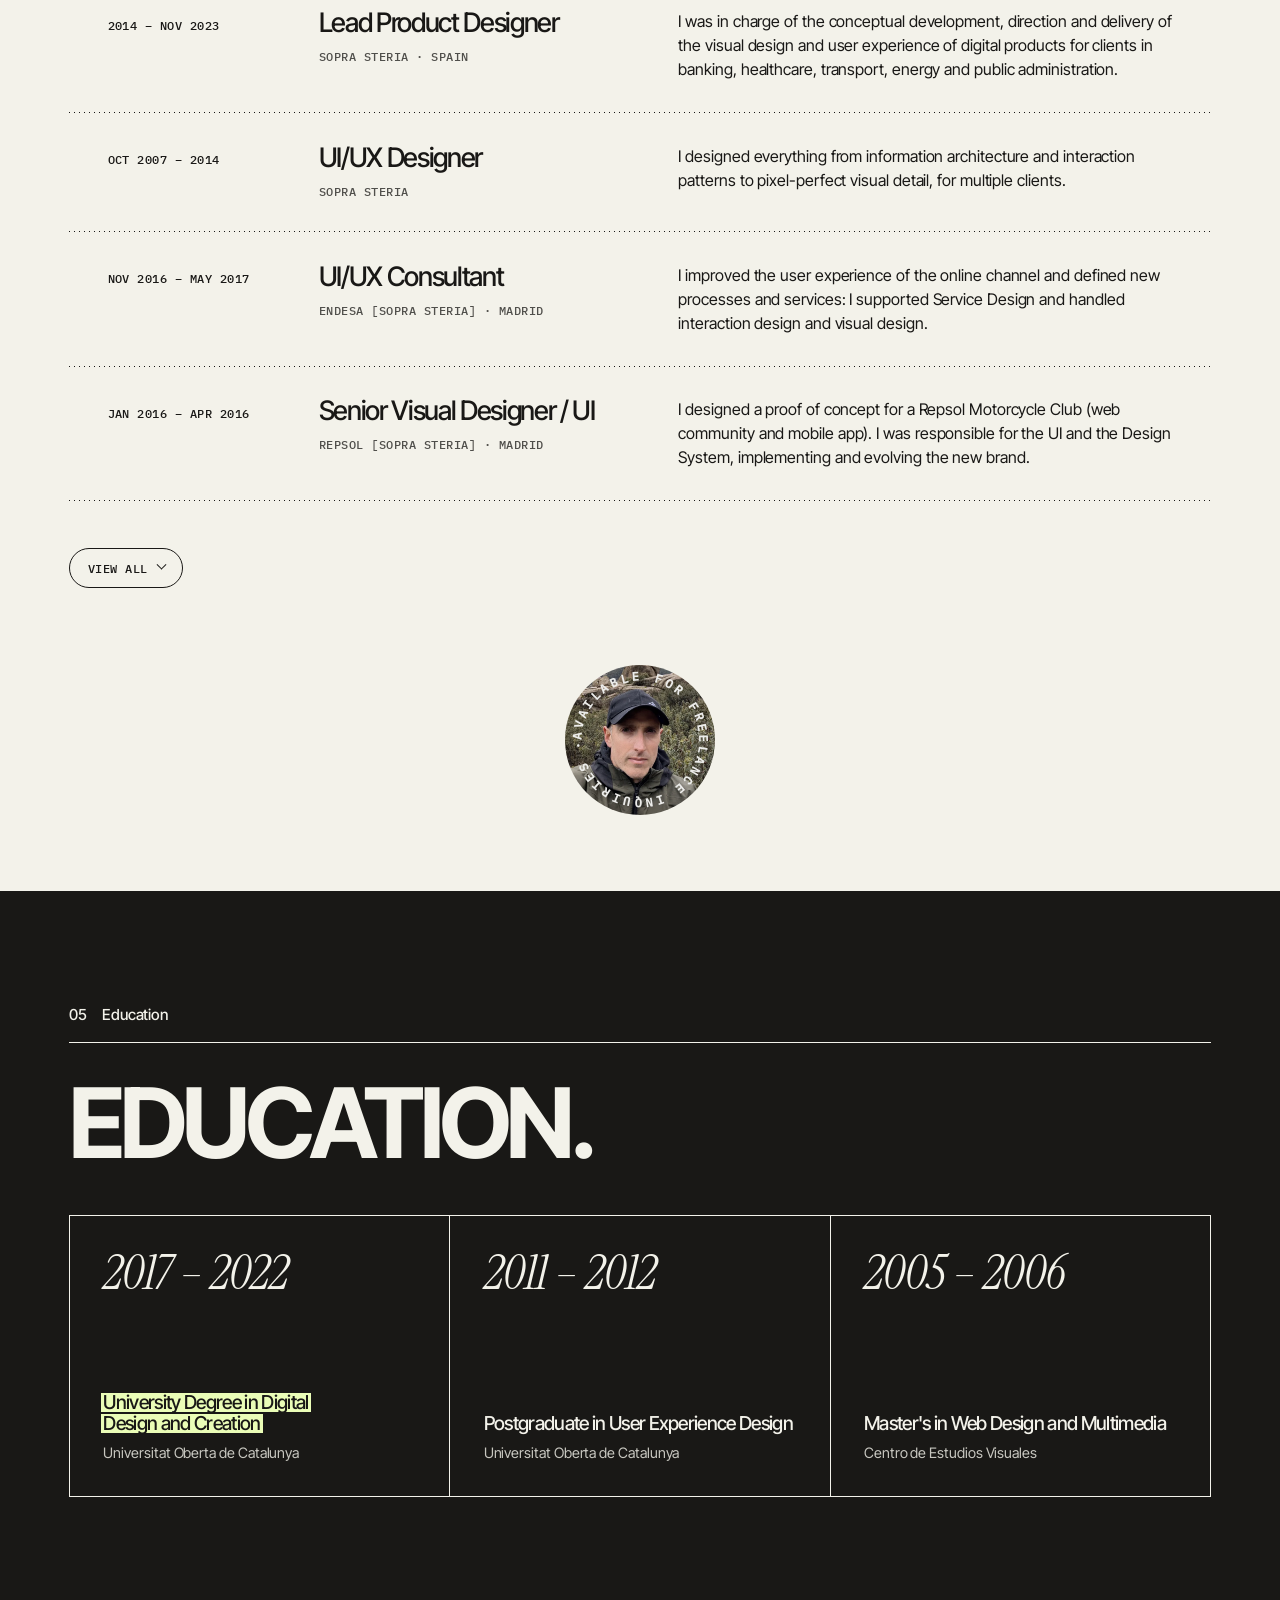
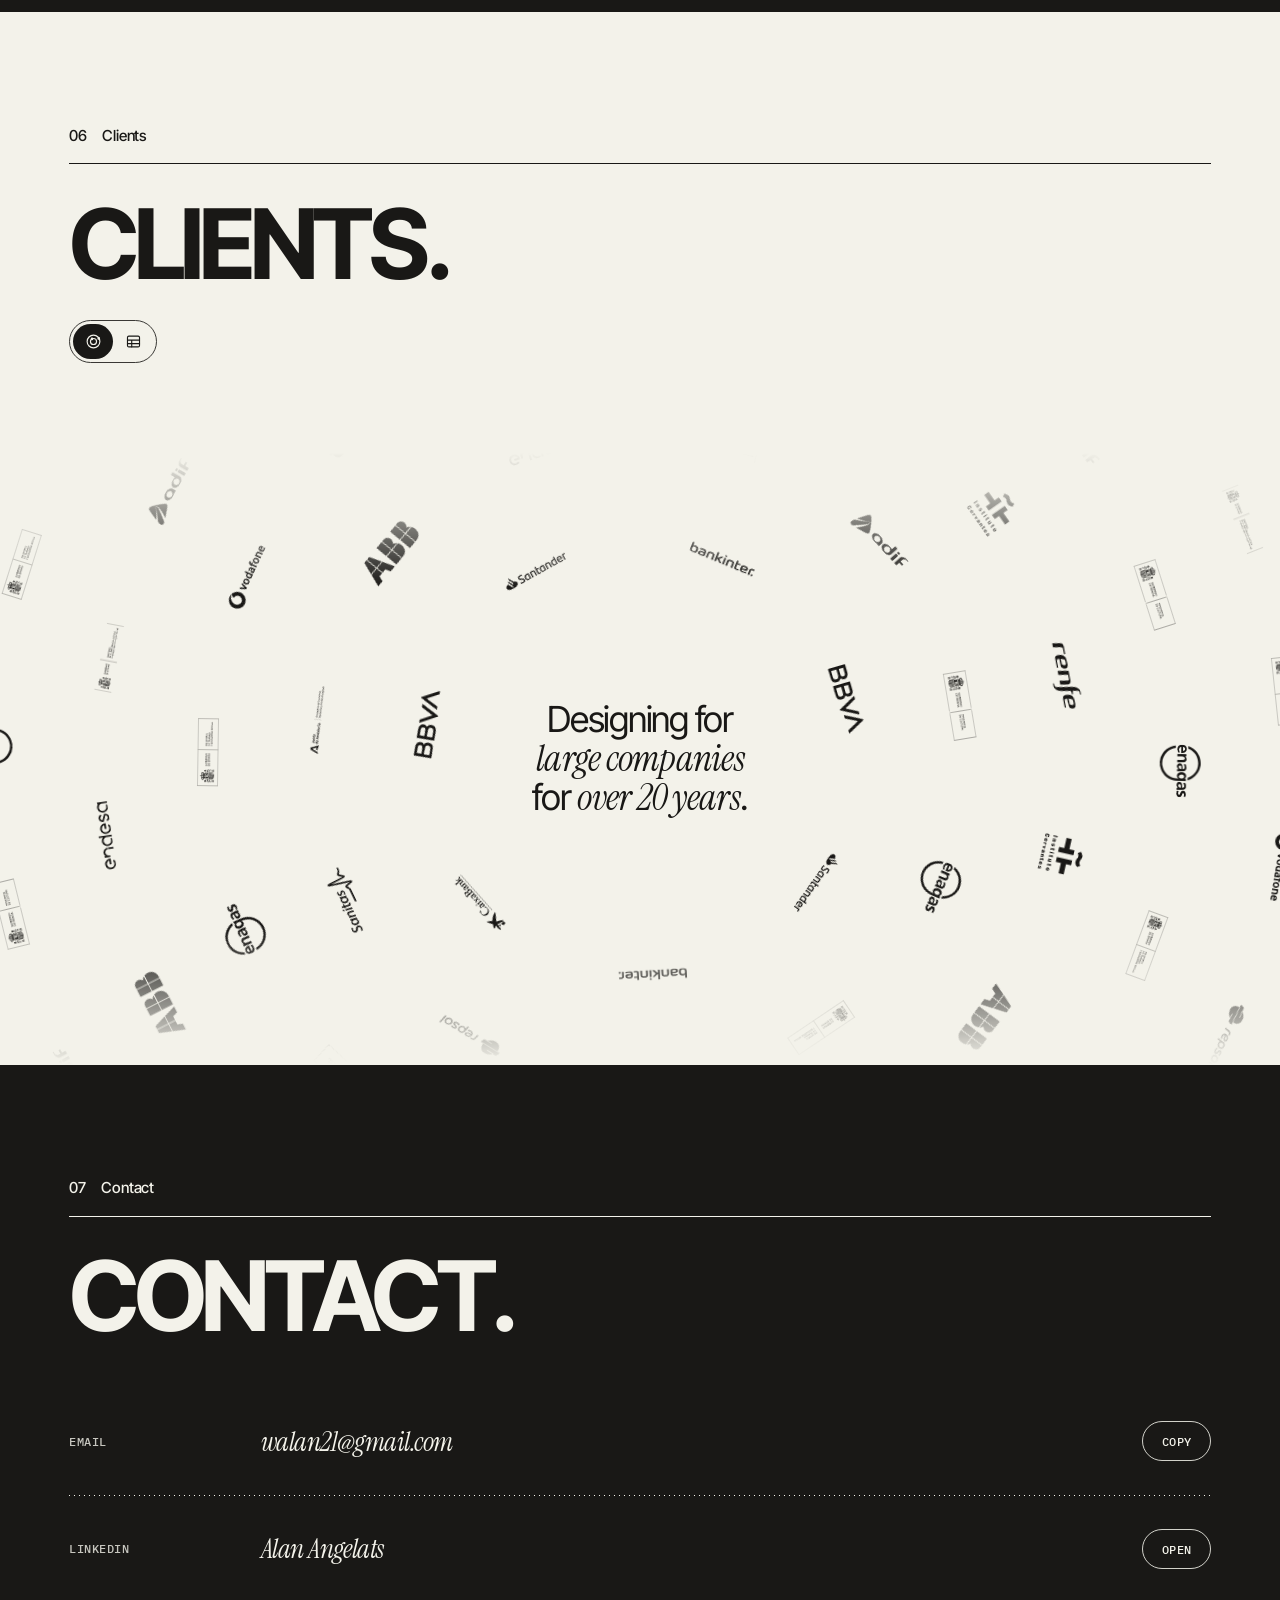
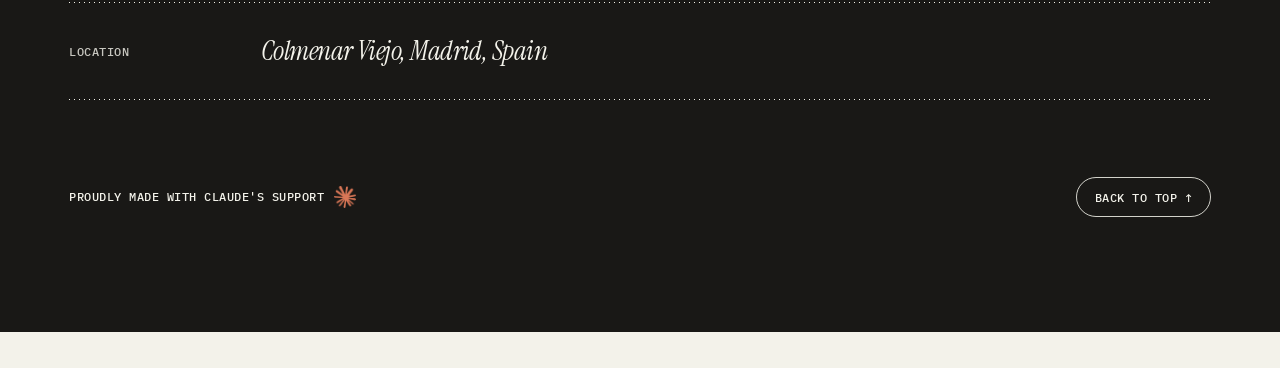
==== commit 3b47ad75: "Móvil: más padding inferior en los bloques de Experiencia Co-Authored-By: Claude Sonnet 5.5 <noreply" ====
--- a/index.html
+++ b/index.html
@@ -905,6 +905,8 @@
 @media (prefers-reduced-motion:reduce){.mk2{transition:none;background-size:100% 1em;color:#191816}}
 /* cabecera flotante compacta y alineada a la derecha en vista web */
 @media(min-width:901px){.hd{left:auto;right:calc(max(0px,(100vw - 1900px)/2) + var(--wp) - 18px);width:431px;justify-content:space-between;gap:22px;padding-inline:18px}.hd-r{gap:6px}}
+/* móvil: más aire bajo los dos bloques de Experiencia */
+@media(max-width:900px){#experiencia .panel{padding-bottom:56px}}
 </style>
 
 <div class="cur" id="cur"></div>
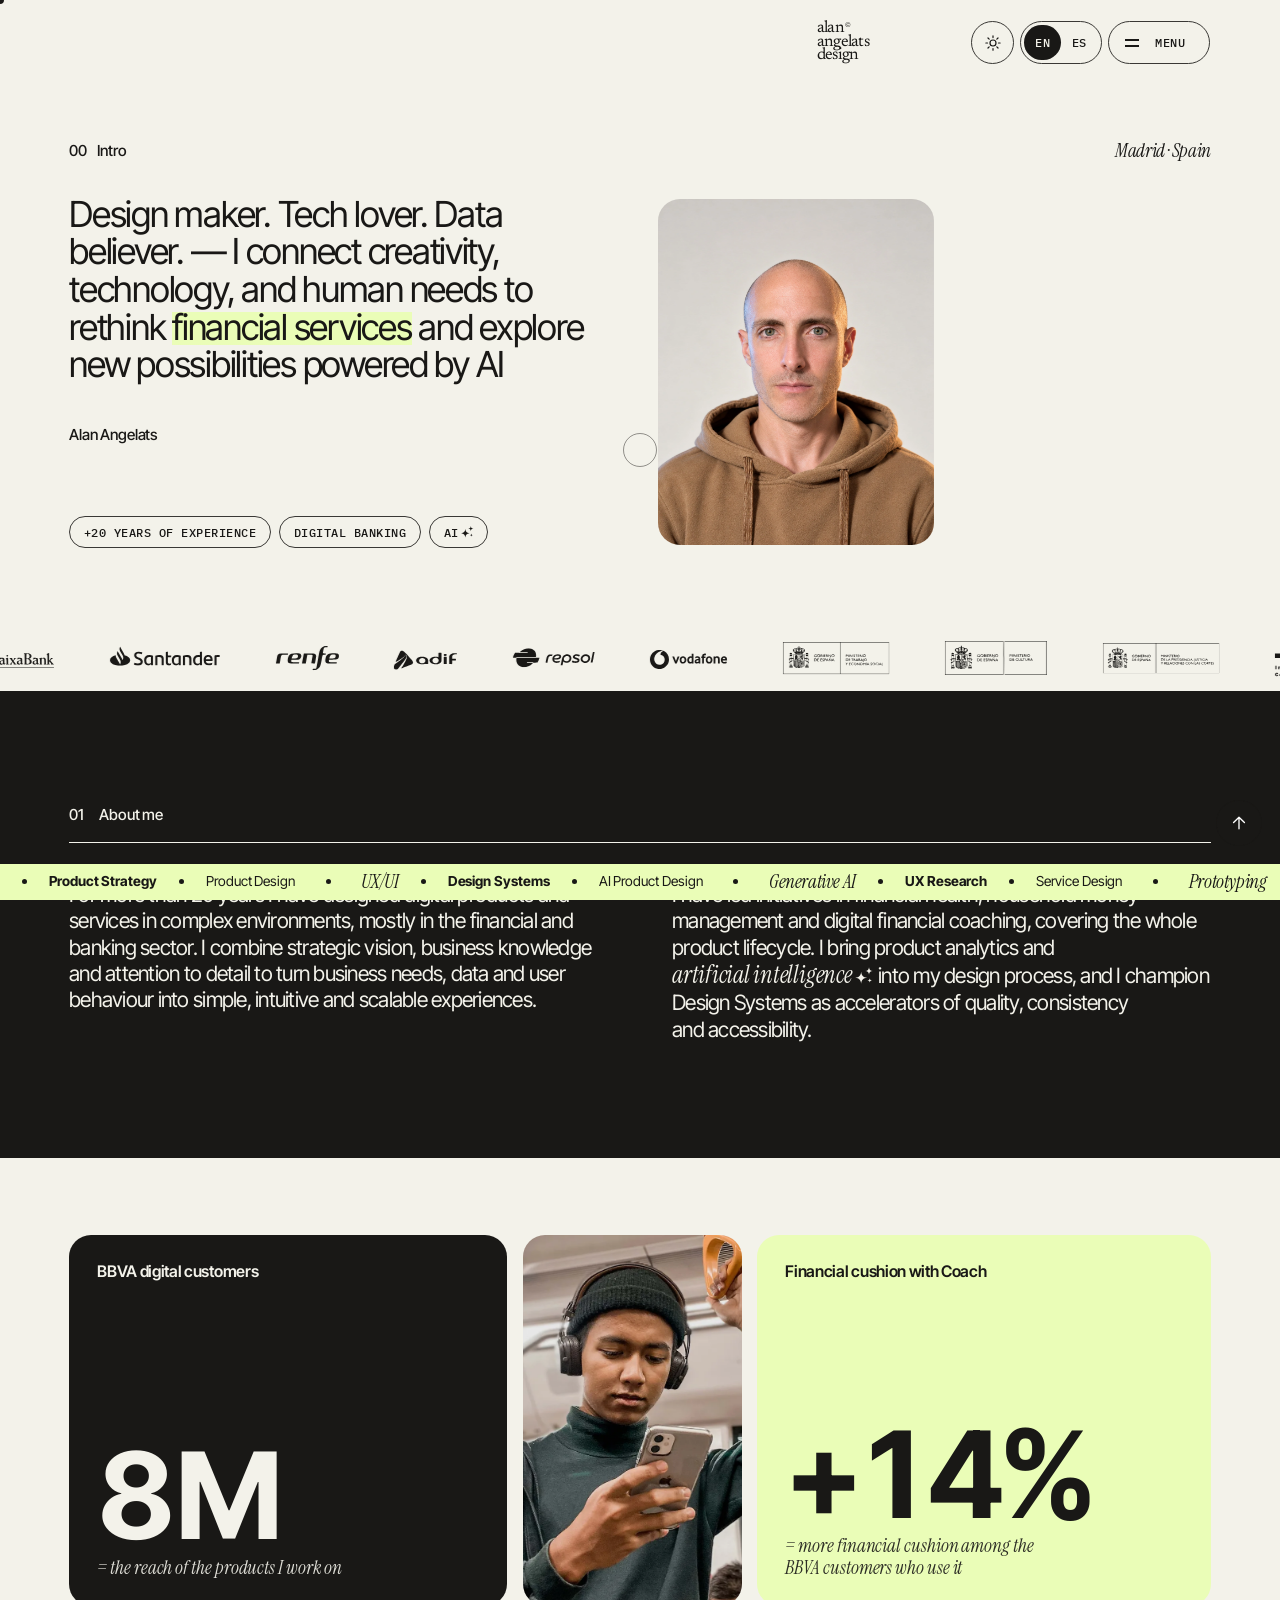
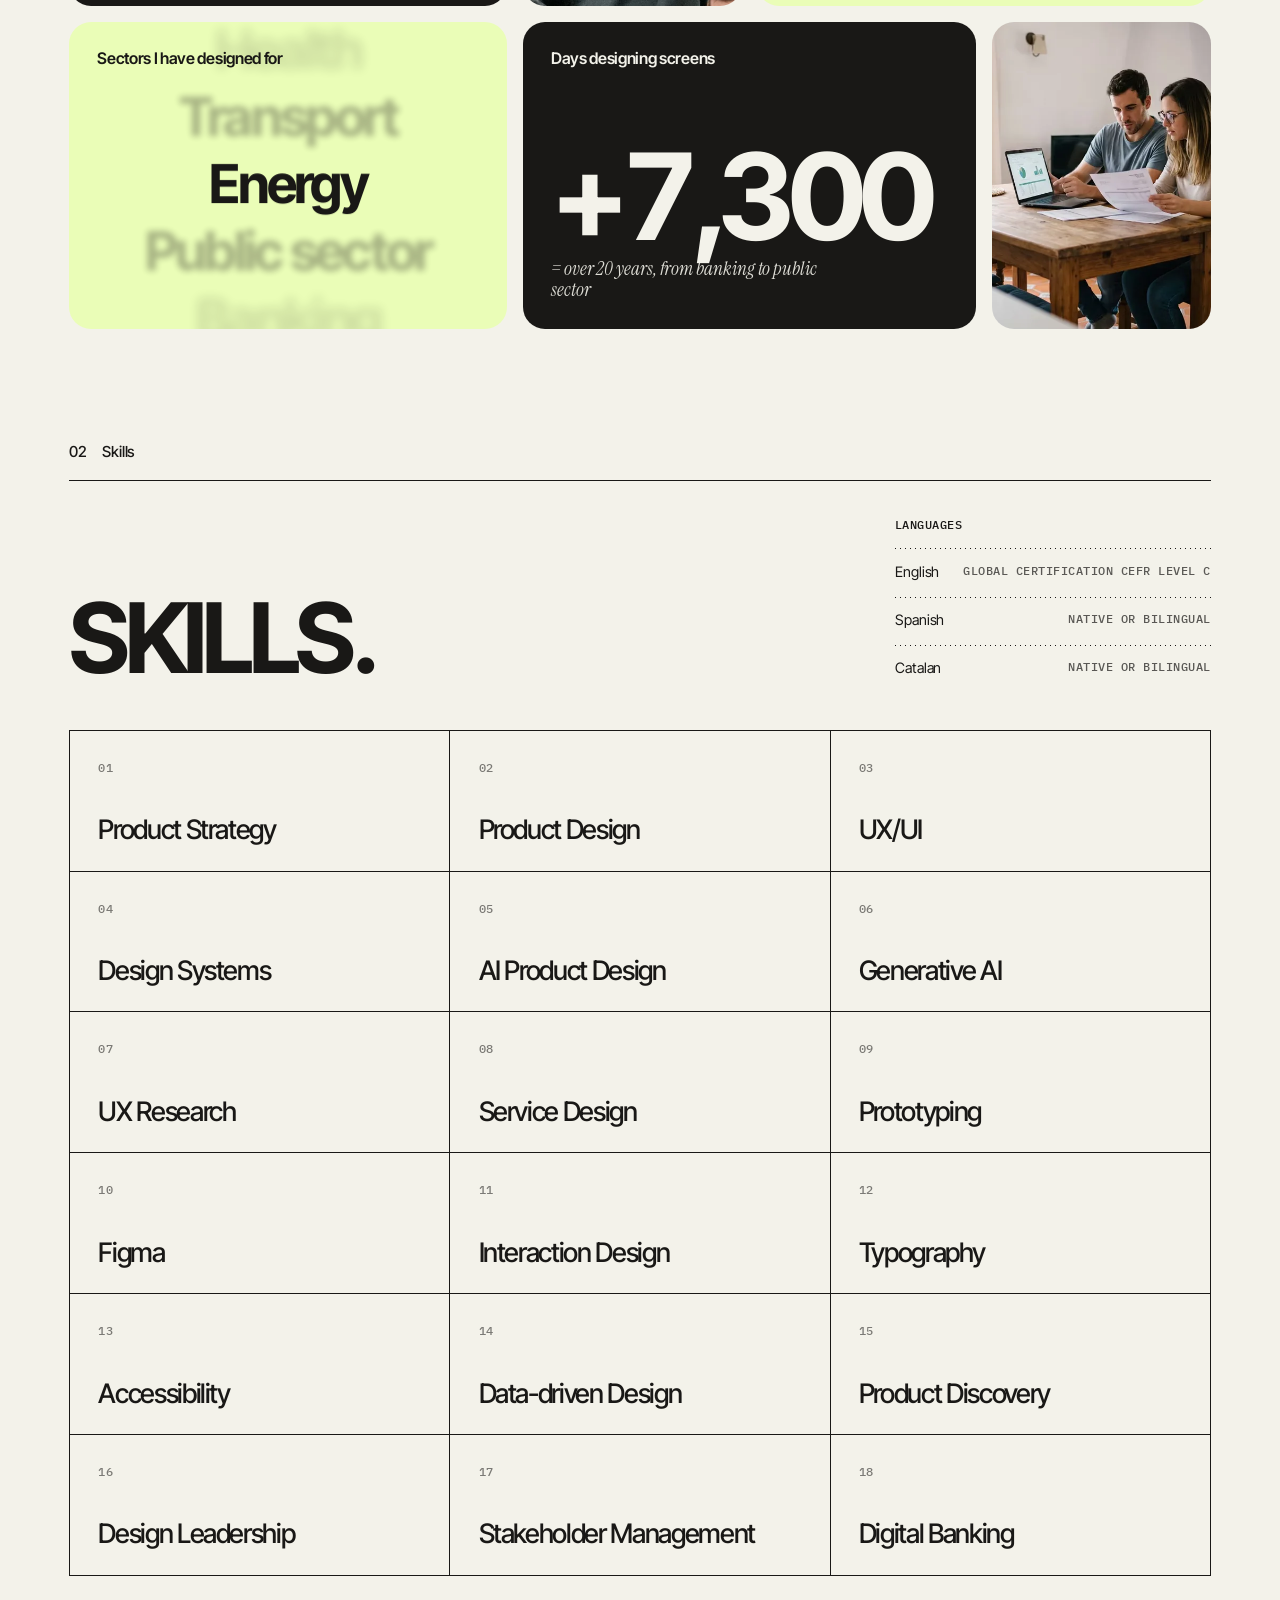
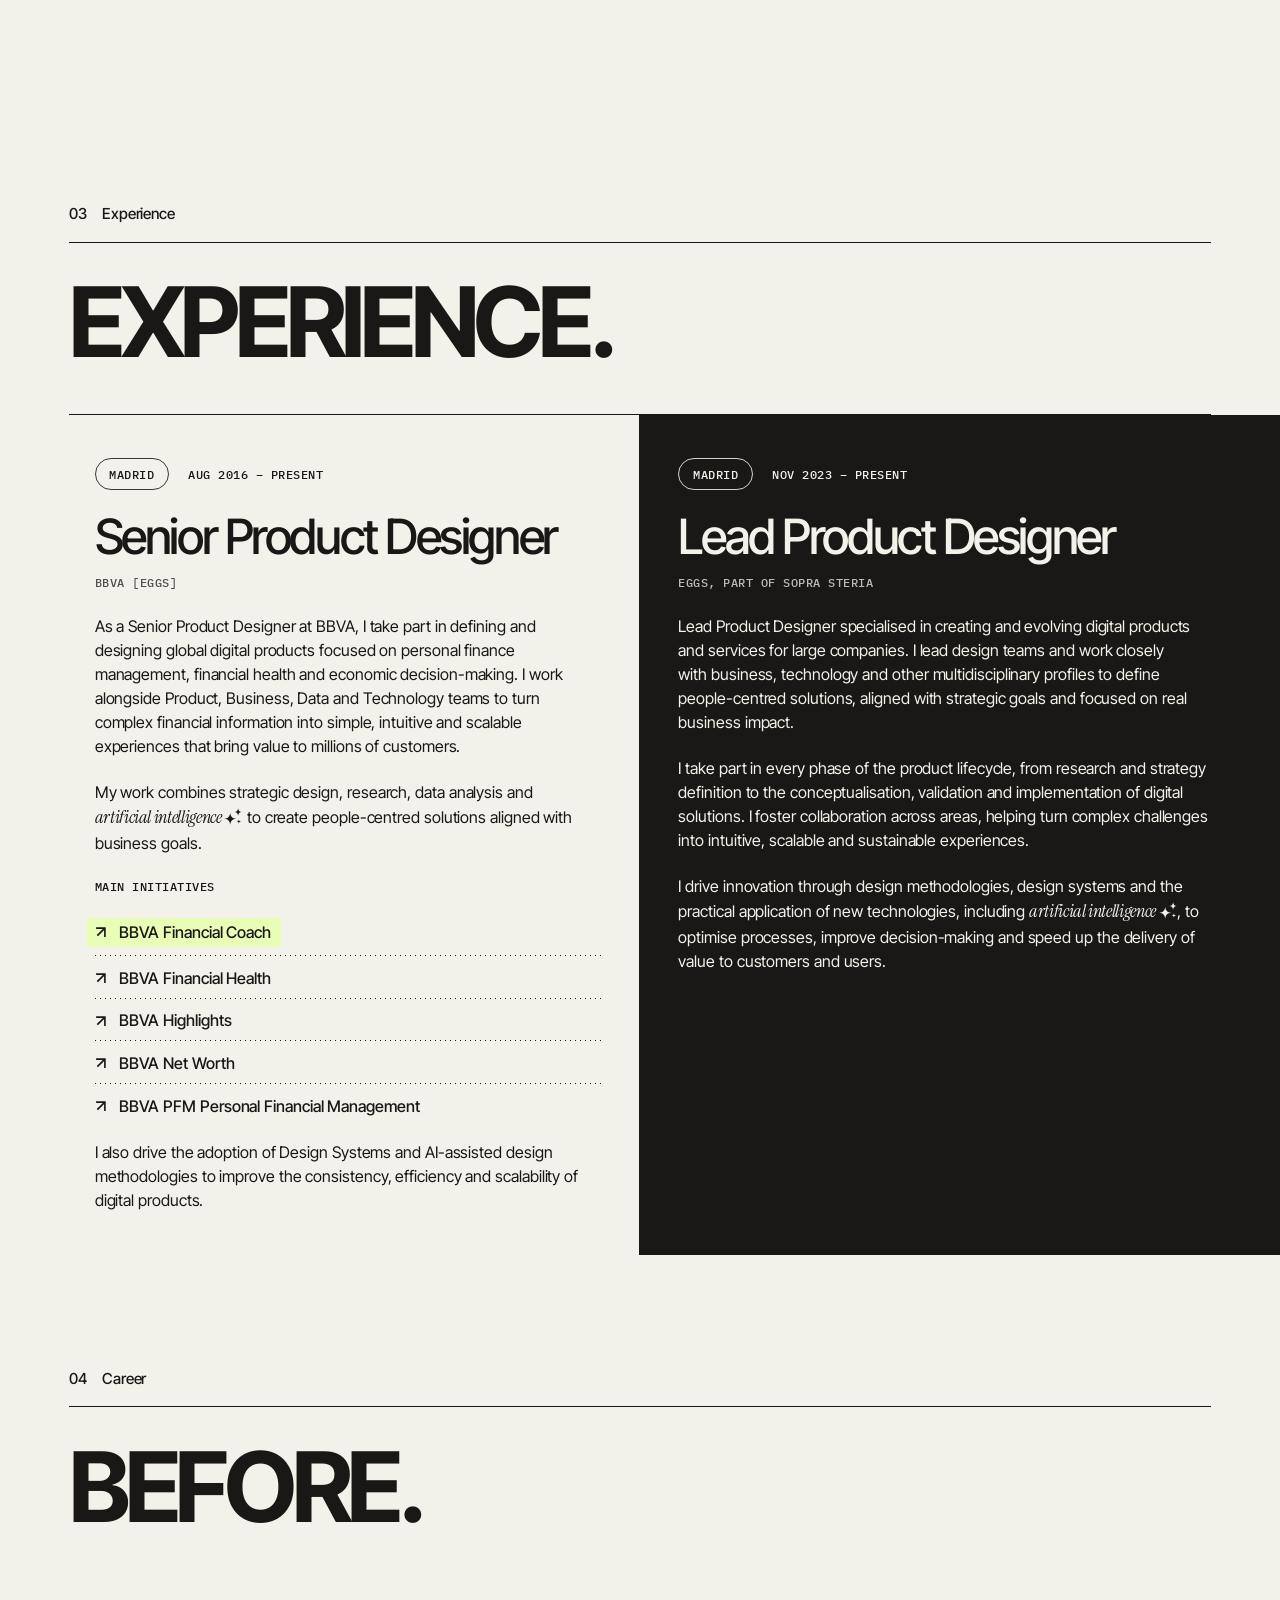
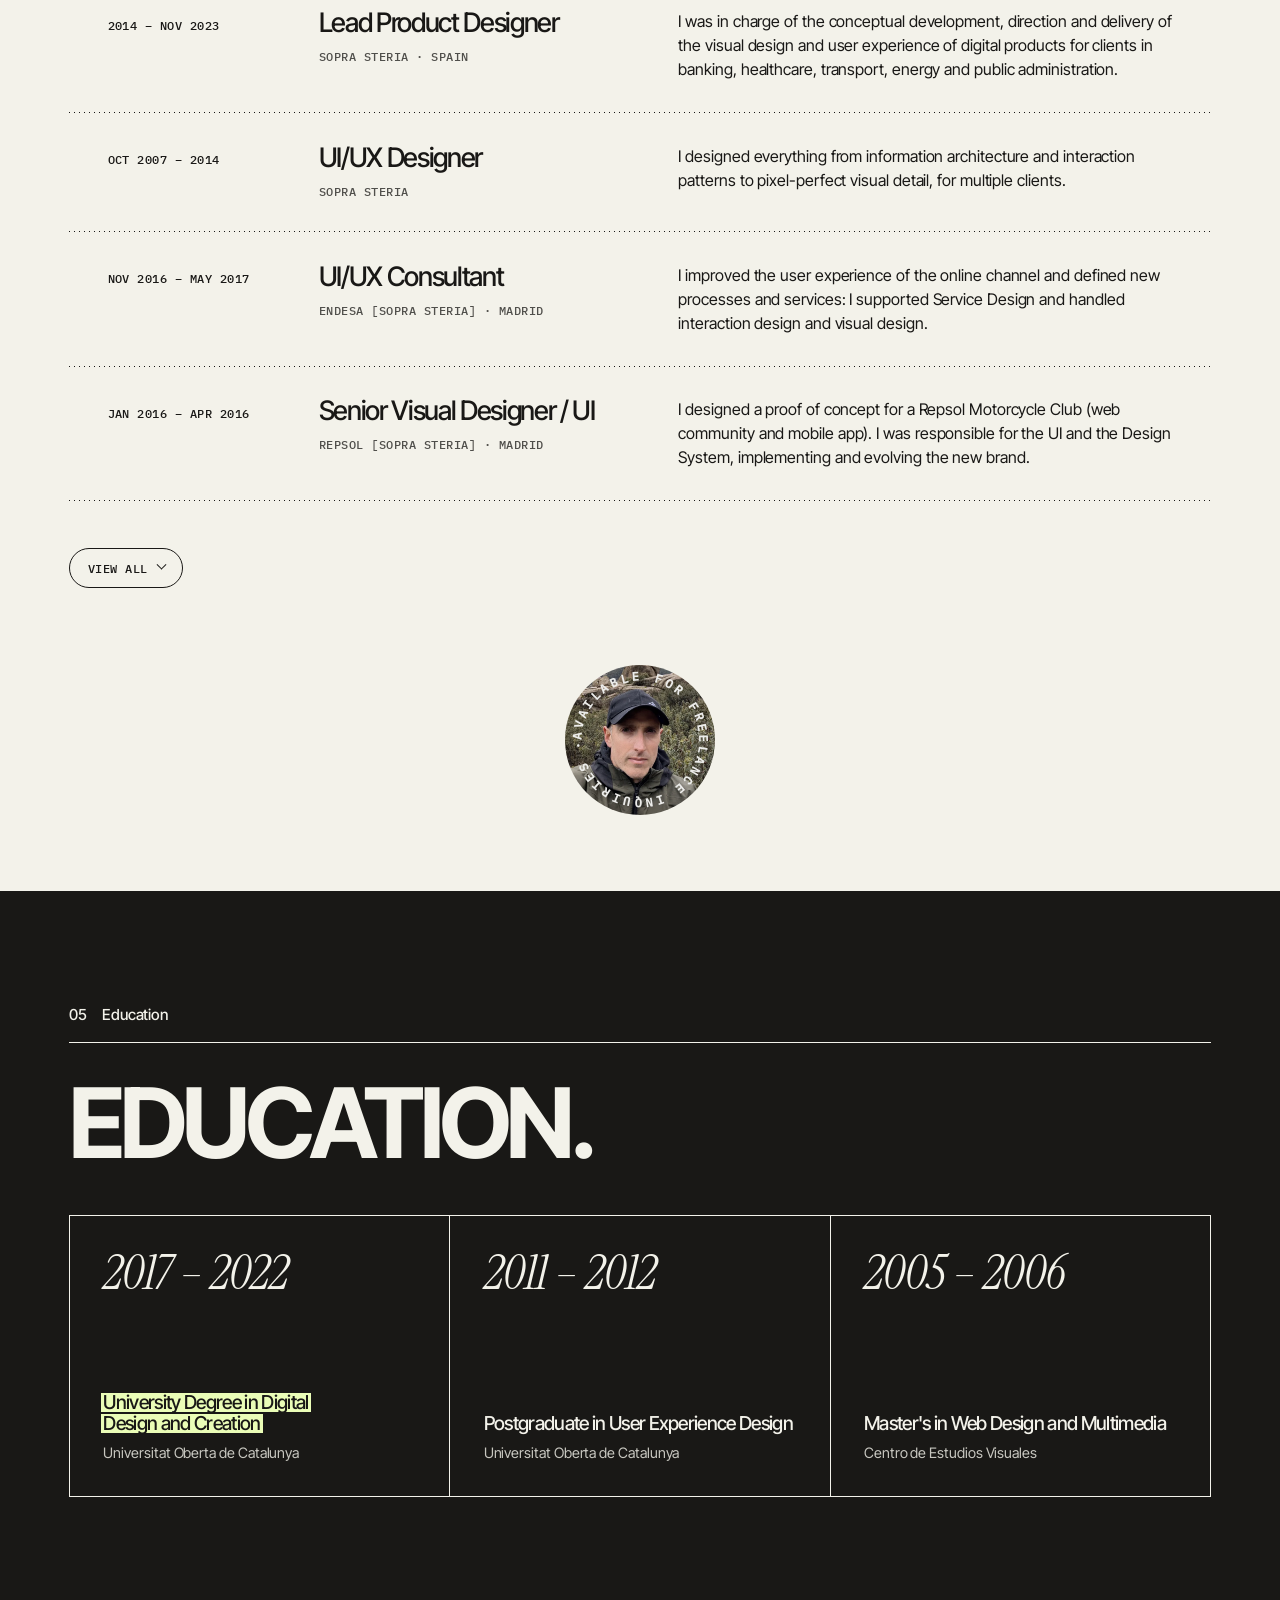
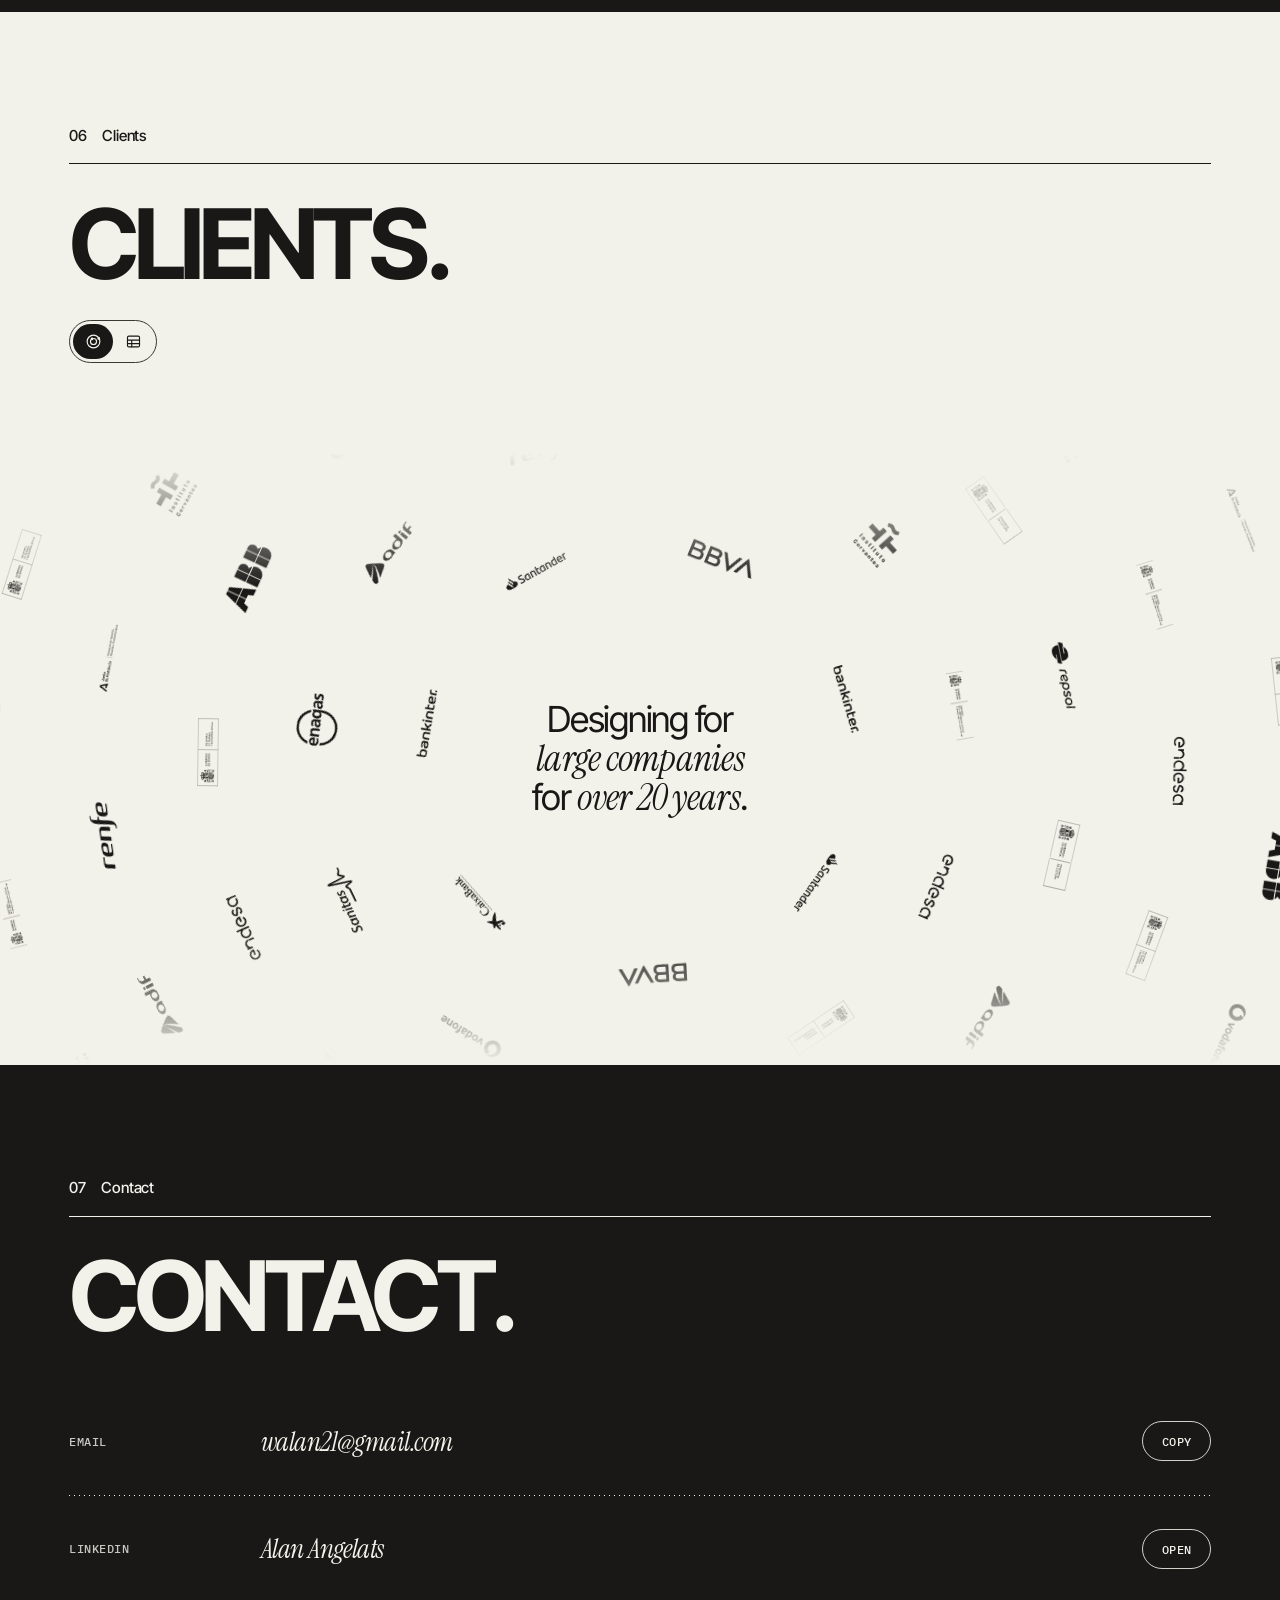
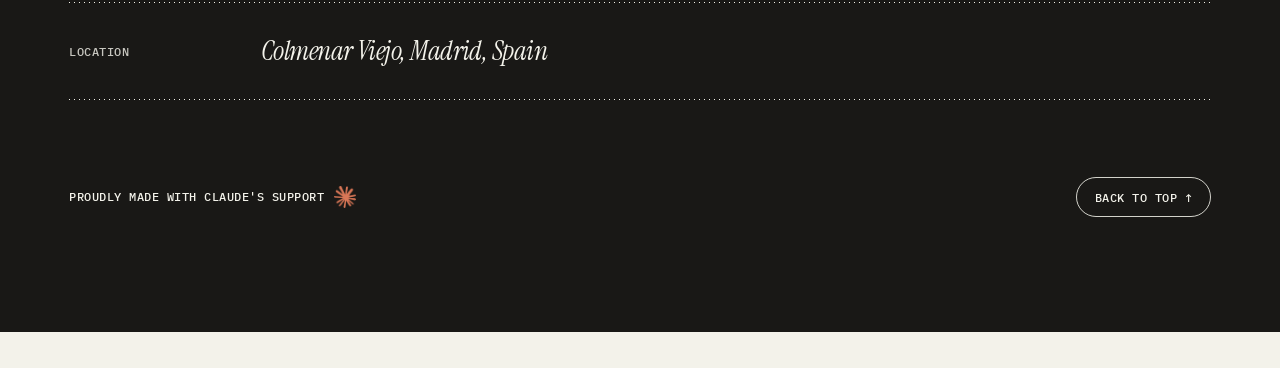
==== commit 3e6cb463: "Móvil: sin el guión largo en la intro (se mantiene en web) Co-Authored-By: Claude Sonnet 5.5 <norepl" ====
--- a/index.html
+++ b/index.html
@@ -907,6 +907,8 @@
 @media(min-width:901px){.hd{left:auto;right:calc(max(0px,(100vw - 1900px)/2) + var(--wp) - 18px);width:431px;justify-content:space-between;gap:22px;padding-inline:18px}.hd-r{gap:6px}}
 /* móvil: más aire bajo los dos bloques de Experiencia */
 @media(max-width:900px){#experiencia .panel{padding-bottom:56px}}
+/* el guión largo de la intro solo en web */
+@media(max-width:900px){.dsh{display:none}}
 </style>
 
 <div class="cur" id="cur"></div>
@@ -947,7 +949,7 @@
     <div class="hello"><span class="tag"><b>00</b>Intro</span><span class="tag">Madrid · España</span></div>
     <div class="hero-row">
       <div class="hero-main">
-        <div class="name ih" id="name"><h1><span>Creativo por vocación. Tecnológico por pasión. Analítico por convicción. —</span> <span>Combino diseño, tecnología y visión humana para transformar los</span> <em class="hl">servicios financieros</em> <span>y explorar nuevas posibilidades con IA</span><span class="copy" id="copy" hidden><svg viewBox="0 0 100 100"><use href="#cc"/></svg></span></h1></div>
+        <div class="name ih" id="name"><h1><span>Creativo por vocación. Tecnológico por pasión. Analítico por convicción.<span class="dsh"> —</span></span> <span>Combino diseño, tecnología y visión humana para transformar los</span> <em class="hl">servicios financieros</em> <span>y explorar nuevas posibilidades con IA</span><span class="copy" id="copy" hidden><svg viewBox="0 0 100 100"><use href="#cc"/></svg></span></h1></div>
         <p class="sign">Alan Angelats</p>
         <div class="role rv" data-rv>
           <div class="role-top">
@@ -1379,7 +1381,7 @@
   var D={
    'Diseño con Inteligencia Artificial':'Artificial Intelligence Design','Experiencia de usuario':'User Experience','Diseñador visual':'Visual Designer','Sistemas de diseño':'Design Systems','Tecnología e innovación':'Technology & Innovation',
    'Cerrar':'Close','sobre mí':'about me','skills':'skills','experiencia':'experience','trayectoria':'career','educación':'education','clientes':'clients','contacto':'contact',
-   'Creativo por vocación. Tecnológico por pasión. Analítico por convicción. —':'Design maker. Tech lover. Data believer. —','Combino diseño, tecnología y visión humana para transformar los':'I connect creativity, technology, and human needs to rethink','servicios financieros':'financial services','y explorar nuevas posibilidades con IA':'and explore new possibilities powered by AI','Madrid · España':'Madrid · Spain','+20 años de experiencia':'+20 years of experience','Banca digital':'Digital banking','IA':'AI',
+   'Creativo por vocación. Tecnológico por pasión. Analítico por convicción.':'Design maker. Tech lover. Data believer.','Combino diseño, tecnología y visión humana para transformar los':'I connect creativity, technology, and human needs to rethink','servicios financieros':'financial services','y explorar nuevas posibilidades con IA':'and explore new possibilities powered by AI','Madrid · España':'Madrid · Spain','+20 años de experiencia':'+20 years of experience','Banca digital':'Digital banking','IA':'AI',
    'Clientes digitales de BBVA':'BBVA digital customers','= el alcance de los productos en los que trabajo':'= the reach of the products I work on','Colchón financiero con Coach':'Financial cushion with Coach','= más de colchón financiero en los clientes de BBVA que lo usan':'= more financial cushion among the BBVA customers who use it','Sectores donde he diseñado':'Sectors I have designed for','Banca':'Banking','Salud':'Health','Transporte':'Transport','Energía':'Energy','Administración pública':'Public sector','Días diseñando pantallas':'Days designing screens','= más de 20 años, de la banca a la administración pública':'= over 20 years, from banking to public sector','foto':'photo',
    'Sobre mí':'About me',
    'Llevo más de 20 años diseñando productos y servicios digitales en entornos complejos, sobre todo en el sector financiero y bancario. Combino visión estratégica, conocimiento del negocio y atención al detalle para convertir necesidades de negocio, datos y comportamiento de los usuarios en experiencias simples, intuitivas y escalables.':'For more than 20 years I have designed digital products and services in complex environments, mostly in the financial and banking sector. I combine strategic vision, business knowledge and attention to detail to turn business needs, data and user behaviour into simple, intuitive and scalable experiences.',
